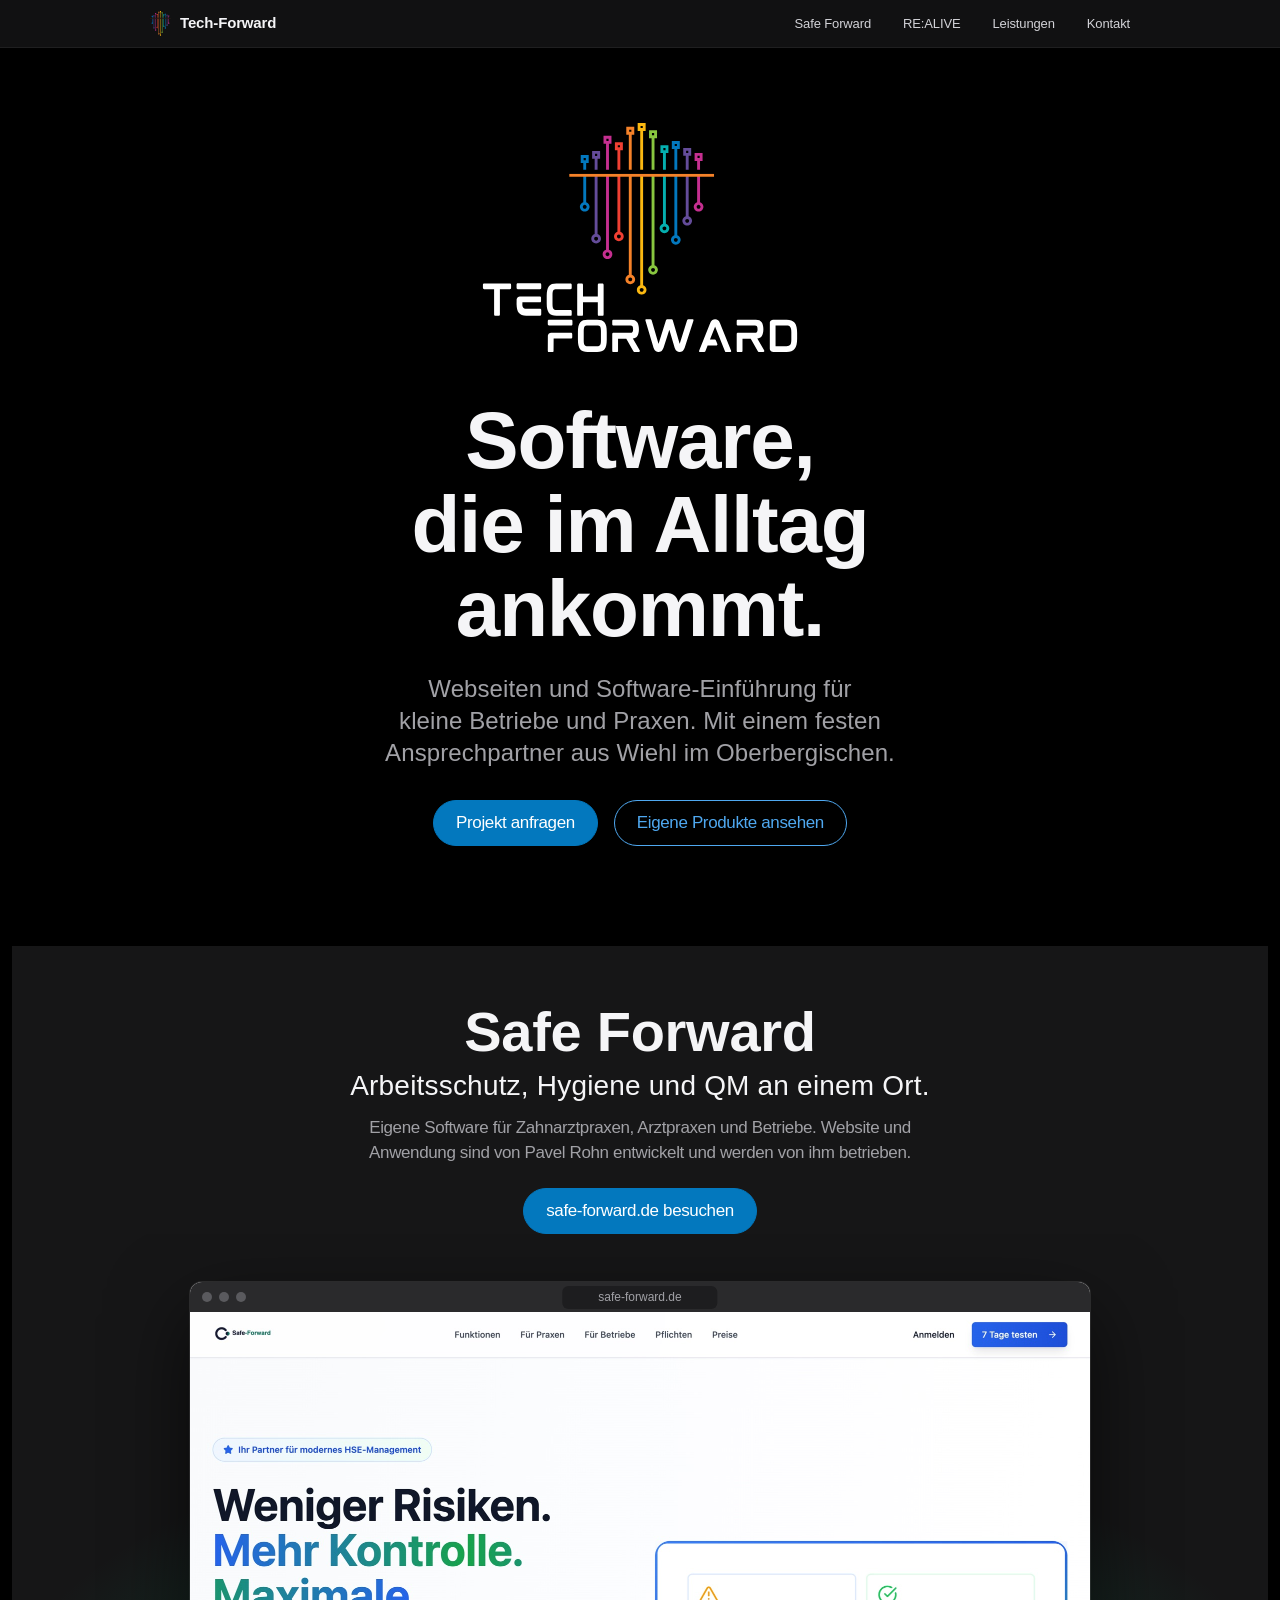
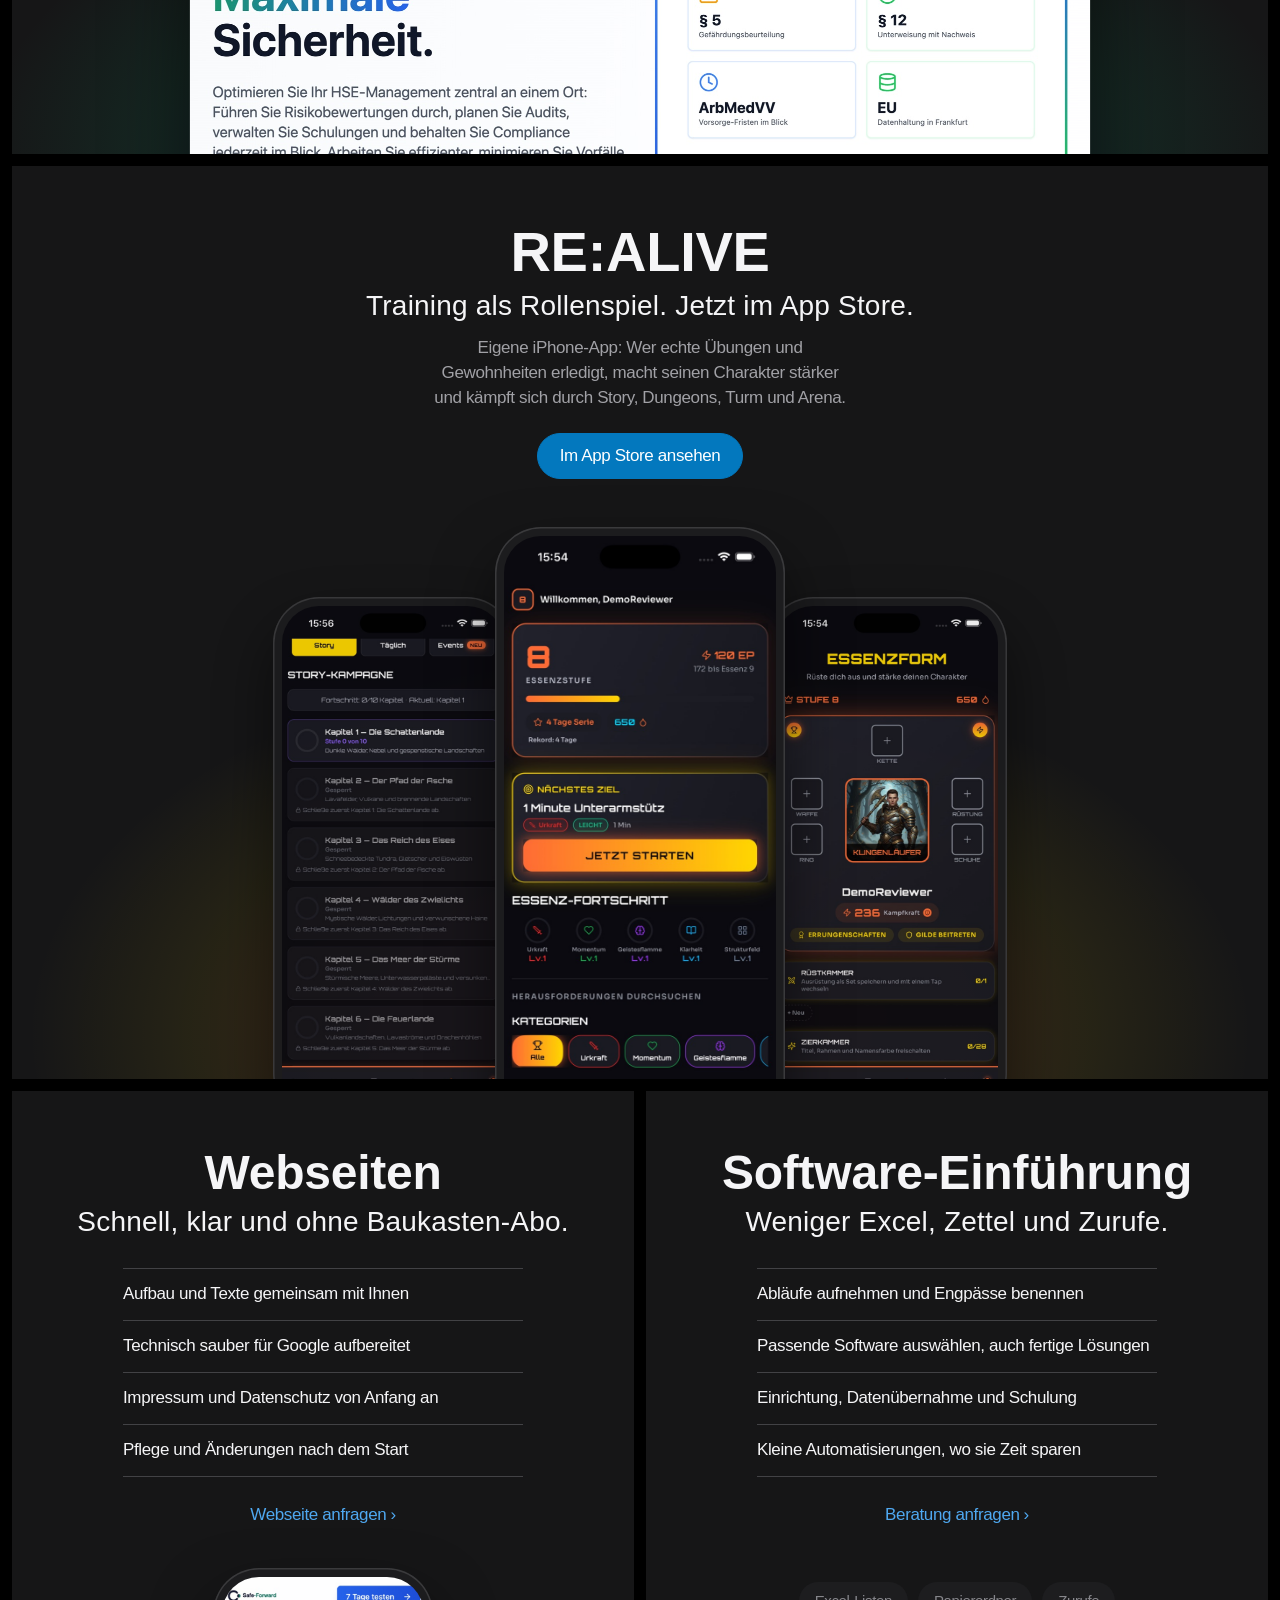
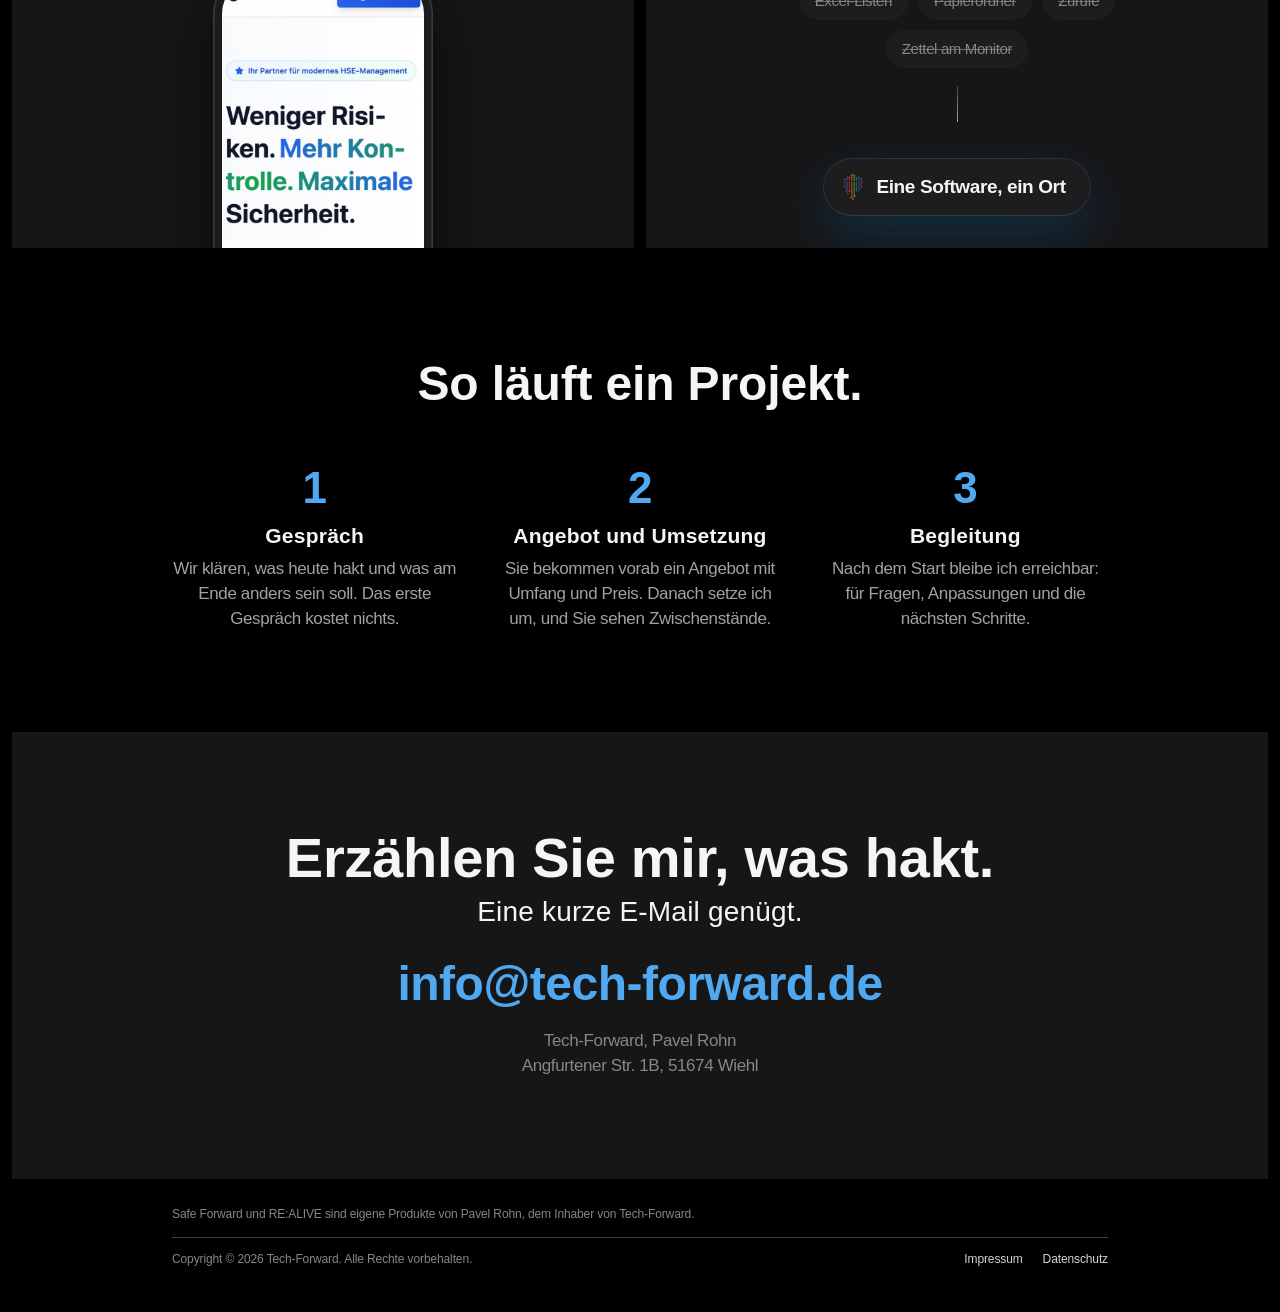
==== index.html @ c75efc5e "Neues Design im Stil von apple.com mit echtem Logo und Produktbildern Schwarzer Grund, große zentrie" ====
<!doctype html>
<html lang="de">
<head>
  <meta charset="utf-8">
  <meta name="viewport" content="width=device-width, initial-scale=1">
  <title>Tech-Forward – Webseiten und Software-Einführung aus Wiehl</title>
  <meta name="description" content="Tech-Forward baut Webseiten und führt Software in kleinen Betrieben und Praxen ein. Ein fester Ansprechpartner: Pavel Rohn, Wiehl im Oberbergischen.">
  <link rel="canonical" href="https://www.tech-forward.de/">
  <meta name="theme-color" content="#000000">
  <meta property="og:type" content="website">
  <meta property="og:locale" content="de_DE">
  <meta property="og:site_name" content="Tech-Forward">
  <meta property="og:title" content="Tech-Forward – Webseiten und Software-Einführung aus Wiehl">
  <meta property="og:description" content="Webseiten und Software-Einführung für kleine Betriebe und Praxen. Ein fester Ansprechpartner: Pavel Rohn, Wiehl im Oberbergischen.">
  <meta property="og:url" content="https://www.tech-forward.de/">
  <meta property="og:image" content="https://www.tech-forward.de/img/og.png">
  <meta property="og:image:width" content="1200">
  <meta property="og:image:height" content="630">
  <meta name="twitter:card" content="summary_large_image">
  <link rel="icon" href="/favicon.svg" type="image/svg+xml">
  <link rel="stylesheet" href="/style.css">
  <script type="application/ld+json">
  {
    "@context": "https://schema.org",
    "@type": "ProfessionalService",
    "name": "Tech-Forward",
    "url": "https://www.tech-forward.de/",
    "logo": "https://www.tech-forward.de/img/logo-zeichen.svg",
    "image": "https://www.tech-forward.de/img/og.png",
    "email": "info@tech-forward.de",
    "founder": { "@type": "Person", "name": "Pavel Rohn" },
    "address": {
      "@type": "PostalAddress",
      "streetAddress": "Angfurtener Str. 1B",
      "postalCode": "51674",
      "addressLocality": "Wiehl",
      "addressCountry": "DE"
    },
    "areaServed": "DE",
    "knowsAbout": ["Webseiten", "Prozessoptimierung", "Software-Einführung"]
  }
  </script>
</head>
<body>
  <a class="springen" href="#inhalt">Zum Inhalt springen</a>

  <header class="leiste">
    <nav class="leiste-innen" aria-label="Hauptnavigation">
      <a class="marke" href="/" aria-label="Tech-Forward, zur Startseite"><img src="/img/logo-zeichen.svg" alt="" width="21" height="25">Tech-Forward</a>
      <ul class="leiste-links">
        <li><a href="#safe-forward">Safe Forward</a></li>
        <li><a href="#realive">RE:ALIVE</a></li>
        <li><a href="#leistungen">Leistungen</a></li>
        <li><a href="#kontakt">Kontakt</a></li>
      </ul>
    </nav>
  </header>

  <main id="inhalt">
    <section class="start" aria-labelledby="titel">
      <img class="start-logo" src="/img/logo-hell.svg" alt="Tech-Forward" width="320" height="235">
      <h1 id="titel">Software, die im Alltag ankommt.</h1>
      <p class="start-text">Webseiten und Software-Einführung für kleine Betriebe und Praxen. Mit einem festen Ansprechpartner aus Wiehl im Oberbergischen.</p>
      <div class="knoepfe">
        <a class="pille" href="mailto:info@tech-forward.de?subject=Projektanfrage">Projekt anfragen</a>
        <a class="pille pille-rahmen" href="#safe-forward">Eigene Produkte ansehen</a>
      </div>
    </section>

    <div class="kacheln">
      <section class="kachel kachel-sf" id="safe-forward" aria-labelledby="sf-titel">
        <h2 id="sf-titel">Safe Forward</h2>
        <p class="kachel-claim">Arbeitsschutz, Hygiene und QM an einem Ort.</p>
        <p class="kachel-info">Eigene Software für Zahnarztpraxen, Arztpraxen und Betriebe. Website und Anwendung sind von Pavel Rohn entwickelt und werden von ihm betrieben.</p>
        <div class="knoepfe">
          <a class="pille" href="https://www.safe-forward.de/">safe-forward.de besuchen</a>
        </div>
        <div class="kachel-bild sf-bild">
          <figure class="fenster">
            <div class="fenster-leiste" aria-hidden="true"><span></span><span></span><span></span><div class="fenster-adresse">safe-forward.de</div></div>
            <img src="/img/safe-forward-desktop.jpg" alt="Startseite von safe-forward.de am Computer" width="1800" height="1125" loading="lazy">
          </figure>
        </div>
      </section>

      <section class="kachel kachel-ra" id="realive" aria-labelledby="ra-titel">
        <h2 id="ra-titel">RE:ALIVE</h2>
        <p class="kachel-claim">Training als Rollenspiel. Jetzt im App Store.</p>
        <p class="kachel-info">Eigene iPhone-App: Wer echte Übungen und Gewohnheiten erledigt, macht seinen Charakter stärker und kämpft sich durch Story, Dungeons, Turm und Arena.</p>
        <div class="knoepfe">
          <a class="pille" href="https://apps.apple.com/de/app/re-alive-fitness-rpg/id6811635733">Im App Store ansehen</a>
        </div>
        <div class="kachel-bild ra-bild">
          <figure class="handy handy-seite"><img src="/img/realive-03-story.jpg" alt="RE:ALIVE: Story-Kampagne mit zehn Kapiteln" width="644" height="1400" loading="lazy"></figure>
          <figure class="handy handy-mitte"><img src="/img/realive-01-training.jpg" alt="RE:ALIVE: Trainingsübersicht mit Essenzstufe und nächstem Ziel" width="644" height="1400" loading="lazy"></figure>
          <figure class="handy handy-seite"><img src="/img/realive-02-character.jpg" alt="RE:ALIVE: Charakter mit Ausrüstung" width="644" height="1400" loading="lazy"></figure>
        </div>
      </section>

      <div class="raster" id="leistungen">
        <section class="kachel kachel-halb" aria-labelledby="web-titel">
          <h2 id="web-titel">Webseiten</h2>
          <p class="kachel-claim">Schnell, klar und ohne Baukasten-Abo.</p>
          <ul class="punkte">
            <li>Aufbau und Texte gemeinsam mit Ihnen</li>
            <li>Technisch sauber für Google aufbereitet</li>
            <li>Impressum und Datenschutz von Anfang an</li>
            <li>Pflege und Änderungen nach dem Start</li>
          </ul>
          <a class="weiter" href="mailto:info@tech-forward.de?subject=Anfrage%20Webseite">Webseite anfragen</a>
          <div class="kachel-bild web-bild">
            <figure class="handy"><img src="/img/safe-forward-handy.jpg" alt="Beispiel: safe-forward.de auf dem Smartphone" width="600" height="1300" loading="lazy"></figure>
          </div>
        </section>

        <section class="kachel kachel-halb" aria-labelledby="sw-titel">
          <h2 id="sw-titel">Software-Einführung</h2>
          <p class="kachel-claim">Weniger Excel, Zettel und Zurufe.</p>
          <ul class="punkte">
            <li>Abläufe aufnehmen und Engpässe benennen</li>
            <li>Passende Software auswählen, auch fertige Lösungen</li>
            <li>Einrichtung, Datenübernahme und Schulung</li>
            <li>Kleine Automatisierungen, wo sie Zeit sparen</li>
          </ul>
          <a class="weiter" href="mailto:info@tech-forward.de?subject=Anfrage%20Software-Einf%C3%BChrung">Beratung anfragen</a>
          <div class="kachel-bild wandel-bild">
            <ul class="wandel-vorher" aria-label="Vorher">
              <li>Excel-Listen</li>
              <li>Papierordner</li>
              <li>Zurufe</li>
              <li>Zettel am Monitor</li>
            </ul>
            <div class="wandel-pfeil" aria-hidden="true"></div>
            <p class="wandel-nachher"><img src="/img/logo-zeichen.svg" alt="" width="22" height="26">Eine Software, ein Ort</p>
          </div>
        </section>
      </div>
    </div>

    <section class="ablauf" aria-labelledby="ablauf-titel">
      <h2 id="ablauf-titel">So läuft ein Projekt.</h2>
      <ol class="schritte">
        <li>
          <h3>Gespräch</h3>
          <p>Wir klären, was heute hakt und was am Ende anders sein soll. Das erste Gespräch kostet nichts.</p>
        </li>
        <li>
          <h3>Angebot und Umsetzung</h3>
          <p>Sie bekommen vorab ein Angebot mit Umfang und Preis. Danach setze ich um, und Sie sehen Zwischenstände.</p>
        </li>
        <li>
          <h3>Begleitung</h3>
          <p>Nach dem Start bleibe ich erreichbar: für Fragen, Anpassungen und die nächsten Schritte.</p>
        </li>
      </ol>
    </section>

    <div class="kacheln">
      <section class="kachel kachel-kontakt" id="kontakt" aria-labelledby="kontakt-titel">
        <h2 id="kontakt-titel">Erzählen Sie mir, was hakt.</h2>
        <p class="kachel-claim">Eine kurze E-Mail genügt.</p>
        <a class="mail-gross" href="mailto:info@tech-forward.de">info@tech-forward.de</a>
        <address class="anschrift">Tech-Forward, Pavel Rohn<br>Angfurtener Str. 1B, 51674 Wiehl</address>
      </section>
    </div>
  </main>

  <footer class="fuss">
    <p>Safe Forward und RE:ALIVE sind eigene Produkte von Pavel Rohn, dem Inhaber von Tech-Forward.</p>
    <div class="fuss-zeile">
      <span>Copyright © 2026 Tech-Forward. Alle Rechte vorbehalten.</span>
      <nav aria-label="Rechtliches">
        <a href="/impressum/">Impressum</a>
        <a href="/datenschutz/">Datenschutz</a>
      </nav>
    </div>
  </footer>
</body>
</html>
---- style.css ----
/* Tech-Forward – schwarz, ruhig, große Typografie; Farbe kommt nur aus dem Logo und den Produktbildern */
:root {
  --schwarz: #000;
  --kachel: #161617;
  --kachel-hell: #1d1d1f;
  --text: #f5f5f7;
  --grau: #86868b;
  --grau-hell: #a1a1a6;
  --linie: #424245;
  --blau: #0378be;
  --blau-hover: #0a8ad6;
  --link: #4fa8f0;
  --schrift: -apple-system, BlinkMacSystemFont, "SF Pro Text", "SF Pro Display", "Helvetica Neue", "Segoe UI", Roboto, Arial, sans-serif;
  color-scheme: dark;
}

*,
*::before,
*::after {
  box-sizing: border-box;
}

html {
  -webkit-text-size-adjust: 100%;
  scroll-behavior: smooth;
  scroll-padding-top: 56px;
}

body {
  margin: 0;
  background: var(--schwarz);
  color: var(--text);
  font-family: var(--schrift);
  font-size: 17px;
  line-height: 1.47;
  letter-spacing: -0.022em;
  -webkit-font-smoothing: antialiased;
  -moz-osx-font-smoothing: grayscale;
}

img {
  max-width: 100%;
}

a {
  color: var(--link);
  text-decoration: none;
}
a:hover {
  text-decoration: underline;
}
:focus-visible {
  outline: 2px solid var(--link);
  outline-offset: 3px;
  border-radius: 4px;
}

.springen {
  position: absolute;
  left: -999px;
  top: 8px;
  z-index: 100;
  background: var(--text);
  color: var(--schwarz);
  padding: 8px 16px;
  border-radius: 8px;
}
.springen:focus {
  left: 16px;
}

/* Navigationsleiste */
.leiste {
  position: sticky;
  top: 0;
  z-index: 50;
  height: 48px;
  background: rgba(22, 22, 23, 0.8);
  -webkit-backdrop-filter: saturate(180%) blur(20px);
  backdrop-filter: saturate(180%) blur(20px);
  border-bottom: 1px solid rgba(255, 255, 255, 0.06);
}
.leiste-innen {
  max-width: 1024px;
  height: 100%;
  margin: 0 auto;
  padding: 0 22px;
  display: flex;
  align-items: center;
  justify-content: space-between;
  gap: 24px;
}
.marke {
  display: inline-flex;
  align-items: center;
  gap: 9px;
  color: var(--text);
  font-size: 15px;
  font-weight: 600;
  letter-spacing: -0.01em;
}
.marke:hover {
  text-decoration: none;
}
.marke img {
  width: 21px;
  height: 25px;
}
.leiste-links {
  list-style: none;
  display: flex;
  gap: 32px;
  margin: 0;
  padding: 0;
}
.leiste-links a {
  color: #d2d2d7;
  font-size: 13px;
  letter-spacing: -0.01em;
}
.leiste-links a:hover {
  color: #fff;
  text-decoration: none;
}
@media (max-width: 640px) {
  .leiste-links li:not(:last-child) {
    display: none;
  }
}

/* Start */
.start {
  max-width: 980px;
  margin: 0 auto;
  padding: 72px 22px 100px;
  text-align: center;
}
.start-logo {
  display: block;
  width: clamp(200px, 30vw, 320px);
  height: auto;
  margin: 0 auto;
}
.start h1 {
  font-size: clamp(40px, 6.6vw, 80px);
  line-height: 1.05;
  font-weight: 600;
  letter-spacing: -0.015em;
  max-width: 13ch;
  margin: 44px auto 0;
  text-wrap: balance;
}
.start-text {
  font-size: clamp(19px, 2.2vw, 24px);
  line-height: 1.33;
  letter-spacing: 0.004em;
  color: var(--grau-hell);
  max-width: 30em;
  margin: 22px auto 0;
  text-wrap: balance;
}

.knoepfe {
  display: flex;
  flex-wrap: wrap;
  justify-content: center;
  gap: 14px 16px;
  margin-top: 32px;
}
.pille {
  display: inline-block;
  padding: 12px 22px;
  border-radius: 980px;
  border: 1px solid var(--blau);
  background: var(--blau);
  color: #fff;
  font-size: 17px;
  line-height: 1.18;
  letter-spacing: -0.022em;
}
.pille:hover {
  background: var(--blau-hover);
  border-color: var(--blau-hover);
  text-decoration: none;
}
.pille-rahmen {
  background: transparent;
  border-color: var(--link);
  color: var(--link);
}
.pille-rahmen:hover {
  background: var(--link);
  border-color: var(--link);
  color: #000;
}
.weiter {
  font-size: 17px;
}
.weiter::after {
  content: "\203A";
  margin-left: 4px;
}

@media (prefers-reduced-motion: no-preference) {
  .start > * {
    animation: auftauchen 0.9s cubic-bezier(0.2, 0.7, 0.2, 1) both;
  }
  .start > :nth-child(2) {
    animation-delay: 0.12s;
  }
  .start > :nth-child(3) {
    animation-delay: 0.24s;
  }
  .start > :nth-child(4) {
    animation-delay: 0.36s;
  }
}
@keyframes auftauchen {
  from {
    opacity: 0;
    transform: translateY(16px);
  }
  to {
    opacity: 1;
    transform: none;
  }
}

/* Kacheln */
.kacheln {
  display: grid;
  gap: 12px;
  padding: 0 12px;
}
.kachel {
  position: relative;
  overflow: hidden;
  background: var(--kachel);
  text-align: center;
  padding: 56px 22px 0;
  display: flex;
  flex-direction: column;
  align-items: center;
}
.kachel > * {
  position: relative;
  z-index: 1;
}
.kachel h2 {
  font-size: clamp(40px, 5.6vw, 56px);
  line-height: 1.07;
  font-weight: 600;
  letter-spacing: -0.005em;
  margin: 0;
}
.kachel-claim {
  font-size: clamp(21px, 2.4vw, 28px);
  line-height: 1.14;
  letter-spacing: 0.007em;
  margin: 8px 0 0;
  text-wrap: balance;
}
.kachel-info {
  color: var(--grau-hell);
  max-width: 34em;
  margin: 14px auto 0;
  text-wrap: balance;
}
.kachel .knoepfe {
  margin-top: 22px;
}
.kachel-bild {
  width: 100%;
  margin-top: auto;
  padding-top: 48px;
  overflow: hidden;
  display: flex;
  justify-content: center;
  align-items: flex-start;
}

/* Safe Forward */
.kachel-sf::before,
.kachel-ra::before {
  content: "";
  position: absolute;
  inset: 0;
  z-index: 0;
  pointer-events: none;
}
.kachel-sf::before {
  background: radial-gradient(ellipse 70% 55% at 50% 100%, rgba(37, 99, 235, 0.32), rgba(16, 185, 129, 0.1) 55%, transparent 75%);
}
.sf-bild {
  height: clamp(250px, 46vw, 520px);
}
.fenster {
  margin: 0;
  width: min(100%, 900px);
  border-radius: 12px 12px 0 0;
  overflow: hidden;
  background: #fff;
  box-shadow: 0 0 0 1px rgba(255, 255, 255, 0.1), 0 30px 80px rgba(0, 0, 0, 0.6);
}
.fenster-leiste {
  position: relative;
  height: 30px;
  background: #2a2a2c;
  display: flex;
  align-items: center;
  gap: 7px;
  padding: 0 12px;
}
.fenster-leiste span {
  width: 10px;
  height: 10px;
  border-radius: 50%;
  background: #5a5a5e;
}
.fenster-adresse {
  position: absolute;
  left: 50%;
  transform: translateX(-50%);
  background: #1d1d1f;
  color: var(--grau-hell);
  font-size: 12px;
  letter-spacing: 0;
  padding: 3px 36px;
  border-radius: 6px;
  white-space: nowrap;
}
.fenster img {
  display: block;
  width: 100%;
  height: auto;
}
@media (max-width: 560px) {
  .fenster-adresse {
    padding: 3px 14px;
  }
}

/* Handys */
.handy {
  margin: 0;
  flex: none;
  width: 260px;
  aspect-ratio: 1320 / 2868;
  padding: 9px;
  border-radius: 46px;
  background: #1c1c1e;
  box-shadow: inset 0 0 0 1.5px #3a3a3c, 0 30px 60px rgba(0, 0, 0, 0.55);
}
.handy img {
  display: block;
  width: 100%;
  height: 100%;
  object-fit: cover;
  object-position: top;
  border-radius: 37px;
}

/* RE:ALIVE */
.kachel-ra::before {
  background: radial-gradient(ellipse 65% 55% at 50% 95%, rgba(255, 107, 53, 0.3), rgba(255, 215, 0, 0.07) 55%, transparent 75%);
}
.ra-bild {
  height: clamp(380px, 62vw, 600px);
}
.ra-bild .handy {
  width: clamp(190px, 26vw, 290px);
}
.ra-bild .handy-seite {
  width: clamp(150px, 21vw, 240px);
  margin-top: 70px;
  opacity: 0.92;
}
.ra-bild .handy-seite:first-child {
  margin-right: -18px;
}
.ra-bild .handy-seite:last-child {
  margin-left: -18px;
}
.ra-bild .handy-mitte {
  z-index: 2;
}

/* Leistungen: zwei Kacheln nebeneinander */
.raster {
  display: grid;
  grid-template-columns: 1fr;
  gap: 12px;
}
@media (min-width: 834px) {
  .raster {
    grid-template-columns: 1fr 1fr;
  }
}
.kachel-halb {
  padding: 56px 28px 0;
}
.kachel-halb h2 {
  font-size: clamp(36px, 4.4vw, 48px);
}
.punkte {
  list-style: none;
  width: 100%;
  max-width: 400px;
  margin: 30px auto 0;
  padding: 0;
  text-align: left;
}
.punkte li {
  padding: 13px 0;
  border-top: 1px solid var(--linie);
}
.punkte li:last-child {
  border-bottom: 1px solid var(--linie);
}
.kachel-halb .weiter {
  margin-top: 26px;
}
.web-bild {
  height: 320px;
  padding-top: 40px;
}
.web-bild .handy {
  width: 220px;
}
.wandel-bild {
  height: 320px;
  padding-top: 40px;
  flex-direction: column;
  align-items: center;
  gap: 18px;
}
.wandel-vorher {
  display: flex;
  flex-wrap: wrap;
  justify-content: center;
  gap: 10px;
  max-width: 420px;
  margin: 0;
  padding: 0;
  list-style: none;
}
.wandel-vorher li {
  padding: 8px 16px;
  border-radius: 980px;
  background: var(--kachel-hell);
  color: var(--grau);
  font-size: 15px;
  text-decoration: line-through;
  text-decoration-color: rgba(134, 134, 139, 0.7);
}
.wandel-pfeil {
  width: 1px;
  height: 36px;
  background: linear-gradient(var(--linie), var(--grau-hell));
}
.wandel-nachher {
  display: inline-flex;
  align-items: center;
  gap: 12px;
  padding: 14px 24px 14px 18px;
  border-radius: 980px;
  background: var(--kachel-hell);
  font-size: 19px;
  font-weight: 600;
  box-shadow: 0 0 0 1px rgba(255, 255, 255, 0.1), 0 20px 50px rgba(3, 120, 190, 0.25);
}
.wandel-nachher img {
  width: 22px;
  height: 26px;
}

/* Ablauf */
.ablauf {
  max-width: 980px;
  margin: 0 auto;
  padding: 110px 22px 100px;
  text-align: center;
}
.ablauf h2 {
  font-size: clamp(36px, 5vw, 48px);
  line-height: 1.08;
  font-weight: 600;
  letter-spacing: -0.003em;
  margin: 0;
}
.schritte {
  list-style: none;
  margin: 56px 0 0;
  padding: 0;
  display: grid;
  gap: 44px;
  counter-reset: schritt;
}
@media (min-width: 834px) {
  .schritte {
    grid-template-columns: repeat(3, 1fr);
    gap: 40px;
  }
}
.schritte li {
  counter-increment: schritt;
}
.schritte li::before {
  content: counter(schritt);
  display: block;
  font-size: 44px;
  line-height: 1;
  font-weight: 600;
  color: var(--link);
  margin-bottom: 14px;
}
.schritte h3 {
  font-size: 21px;
  line-height: 1.19;
  font-weight: 600;
  letter-spacing: 0.011em;
  margin: 0 0 8px;
}
.schritte p {
  color: var(--grau-hell);
  margin: 0 auto;
  max-width: 22em;
}

/* Kontakt */
.kachel-kontakt {
  padding: 96px 22px 100px;
}
.mail-gross {
  display: inline-block;
  margin-top: 30px;
  font-size: clamp(28px, 5vw, 48px);
  line-height: 1.1;
  font-weight: 600;
  letter-spacing: -0.01em;
  overflow-wrap: anywhere;
}
.anschrift {
  font-style: normal;
  color: var(--grau);
  margin-top: 18px;
}

/* Fuß */
.fuss {
  max-width: 980px;
  margin: 0 auto;
  padding: 28px 22px 44px;
  font-size: 12px;
  line-height: 1.33;
  letter-spacing: -0.01em;
  color: var(--grau);
}
.fuss p {
  margin: 0 0 14px;
  padding-bottom: 14px;
  border-bottom: 1px solid var(--linie);
}
.fuss-zeile {
  display: flex;
  flex-wrap: wrap;
  justify-content: space-between;
  gap: 8px 24px;
}
.fuss nav {
  display: flex;
  gap: 20px;
}
.fuss a {
  color: #d2d2d7;
}

/* Rechtstexte */
.recht {
  max-width: 692px;
  margin: 0 auto;
  padding: 72px 22px 96px;
}
.recht h1 {
  font-size: clamp(40px, 6vw, 56px);
  line-height: 1.07;
  font-weight: 600;
  letter-spacing: -0.005em;
  margin: 0 0 28px;
}
.recht h2 {
  font-size: 21px;
  line-height: 1.19;
  font-weight: 600;
  letter-spacing: 0.011em;
  margin: 40px 0 8px;
}
.recht p,
.recht address {
  margin: 0 0 12px;
}
.recht address {
  font-style: normal;
}
.recht .stand {
  color: var(--grau);
}

@media (prefers-reduced-motion: reduce) {
  html {
    scroll-behavior: auto;
  }
}
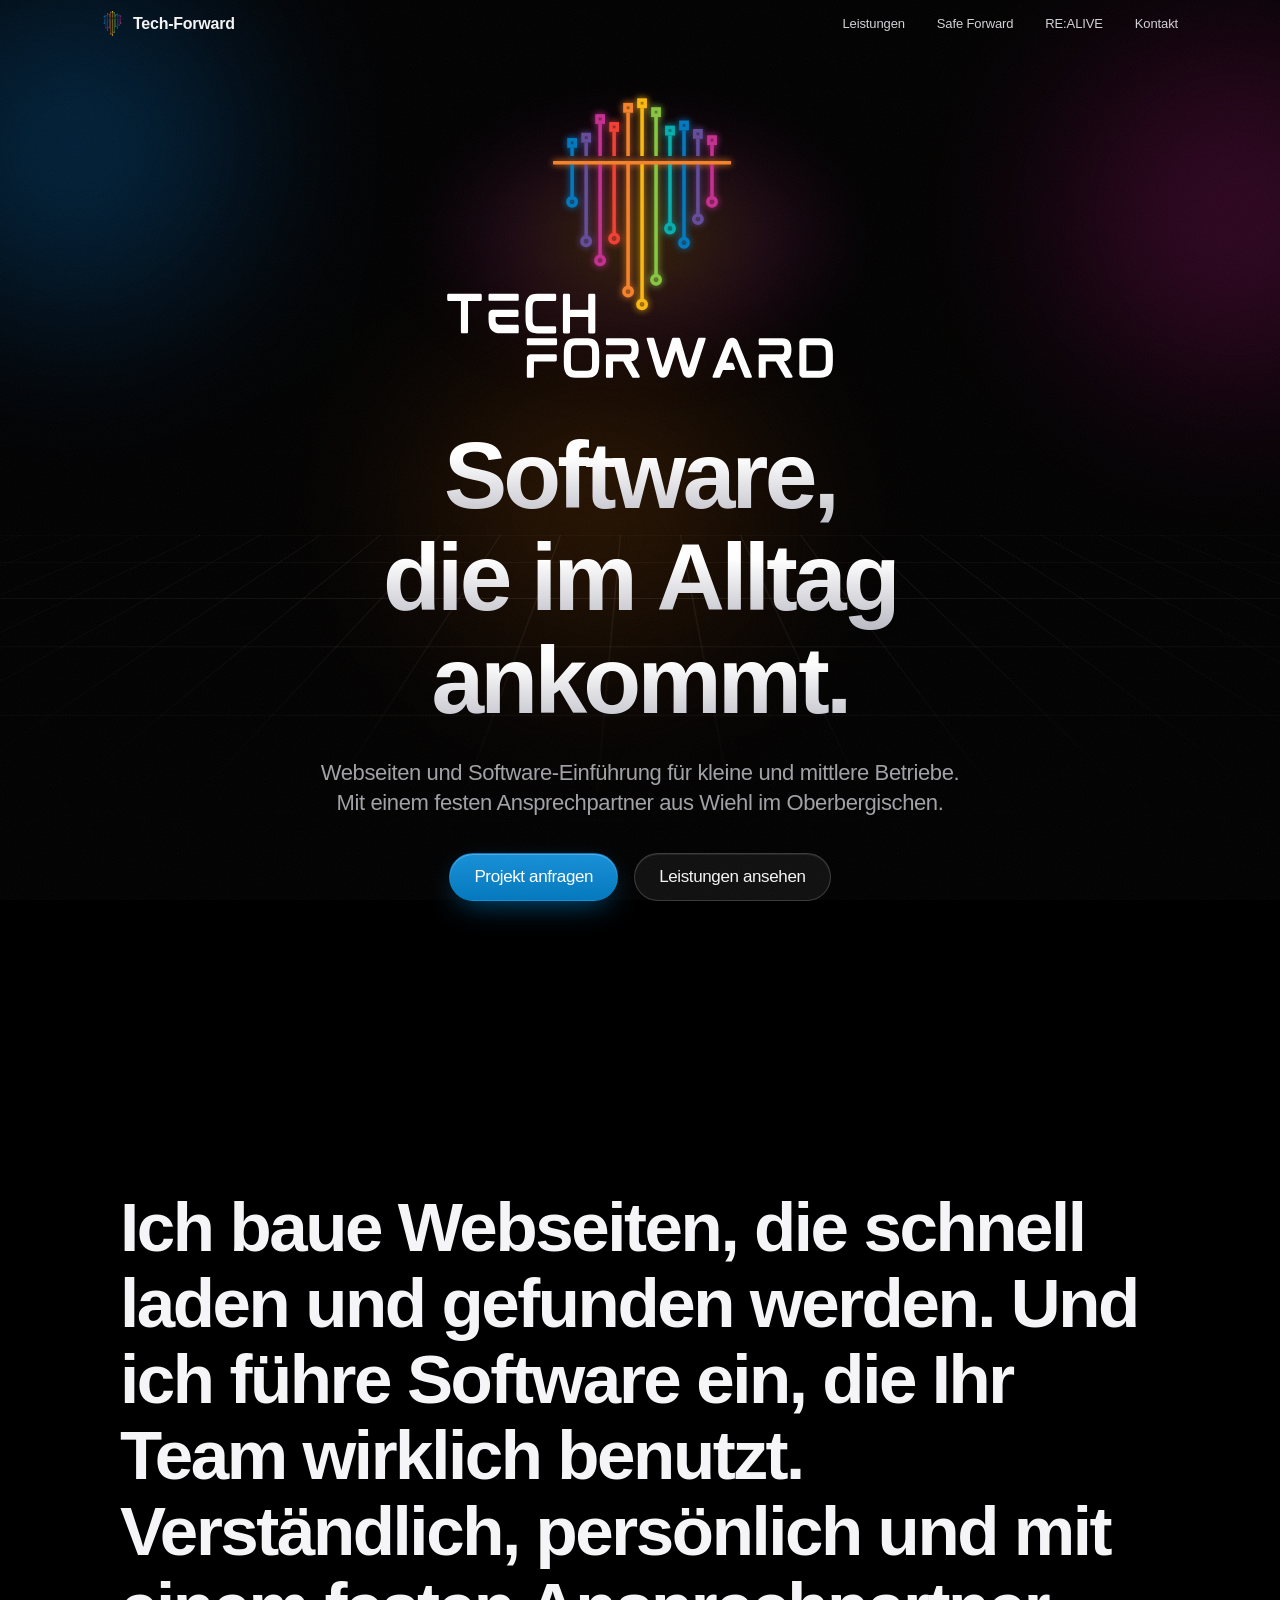
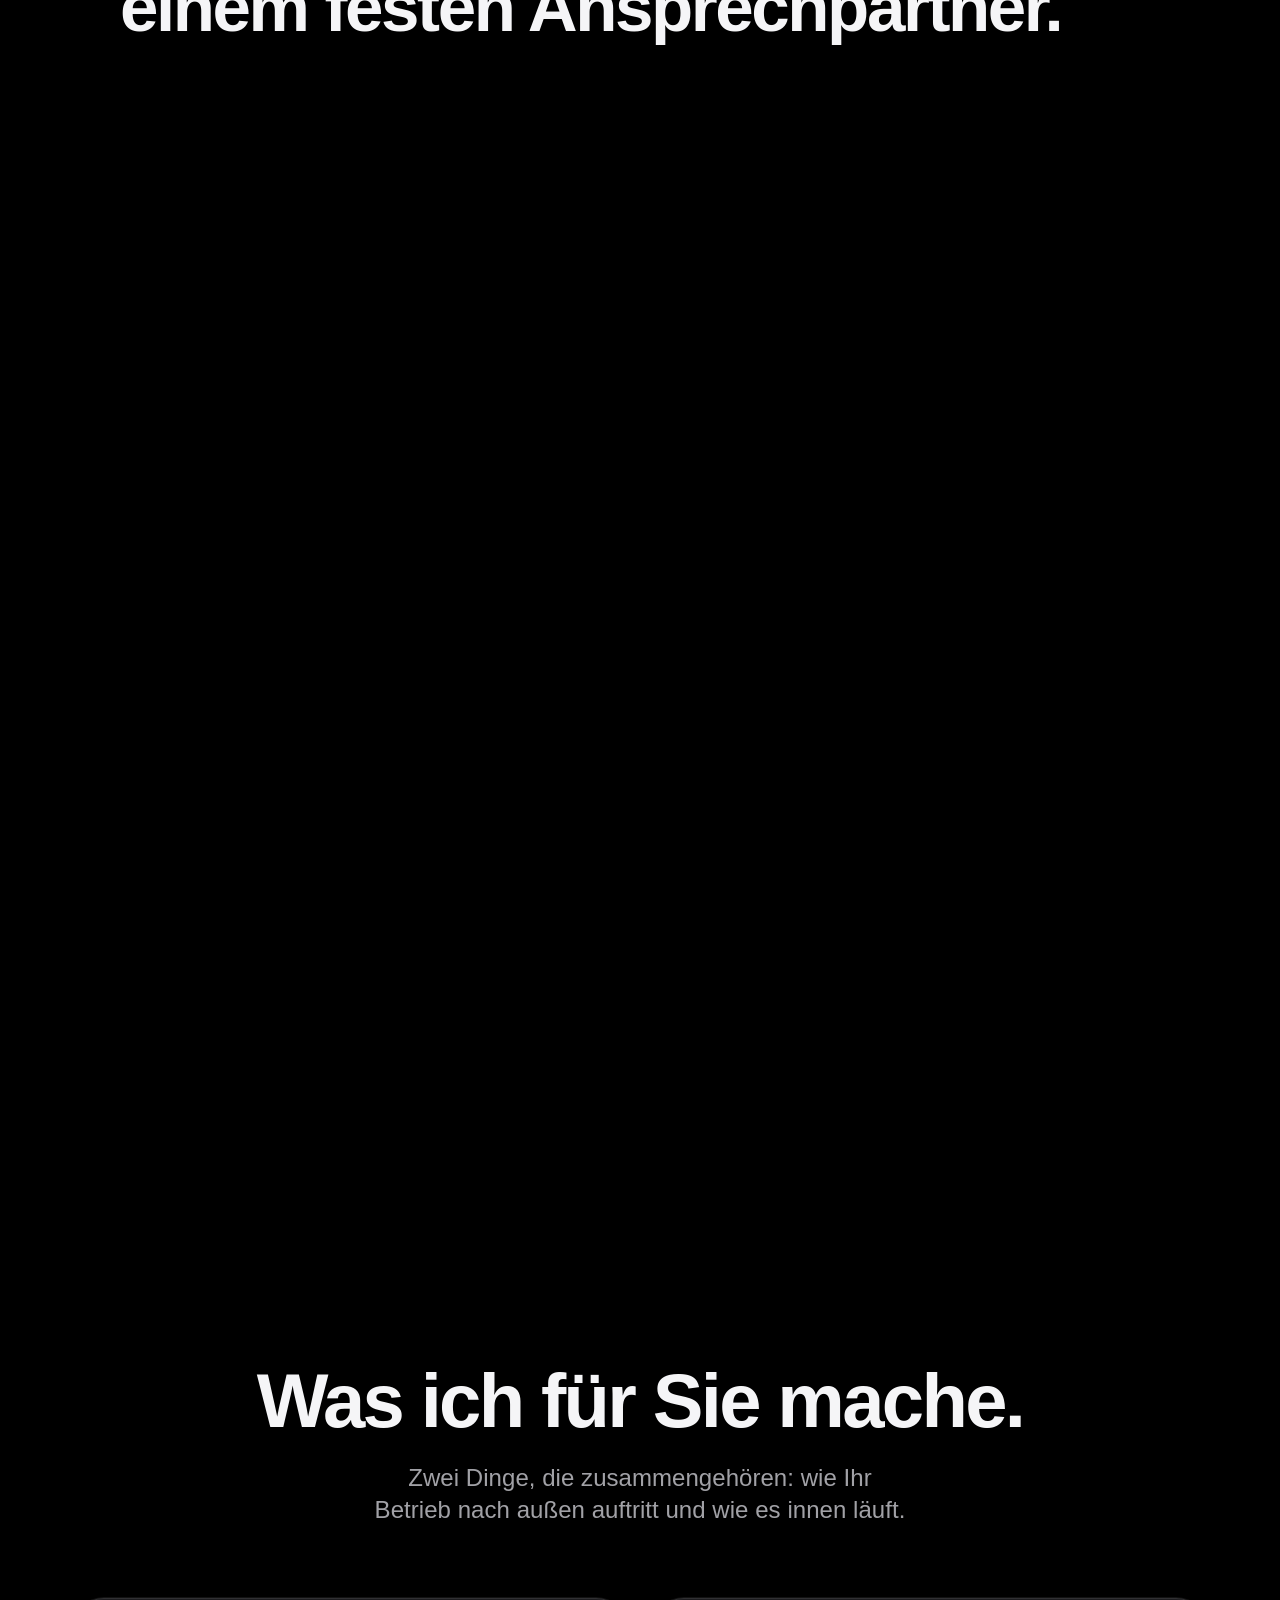
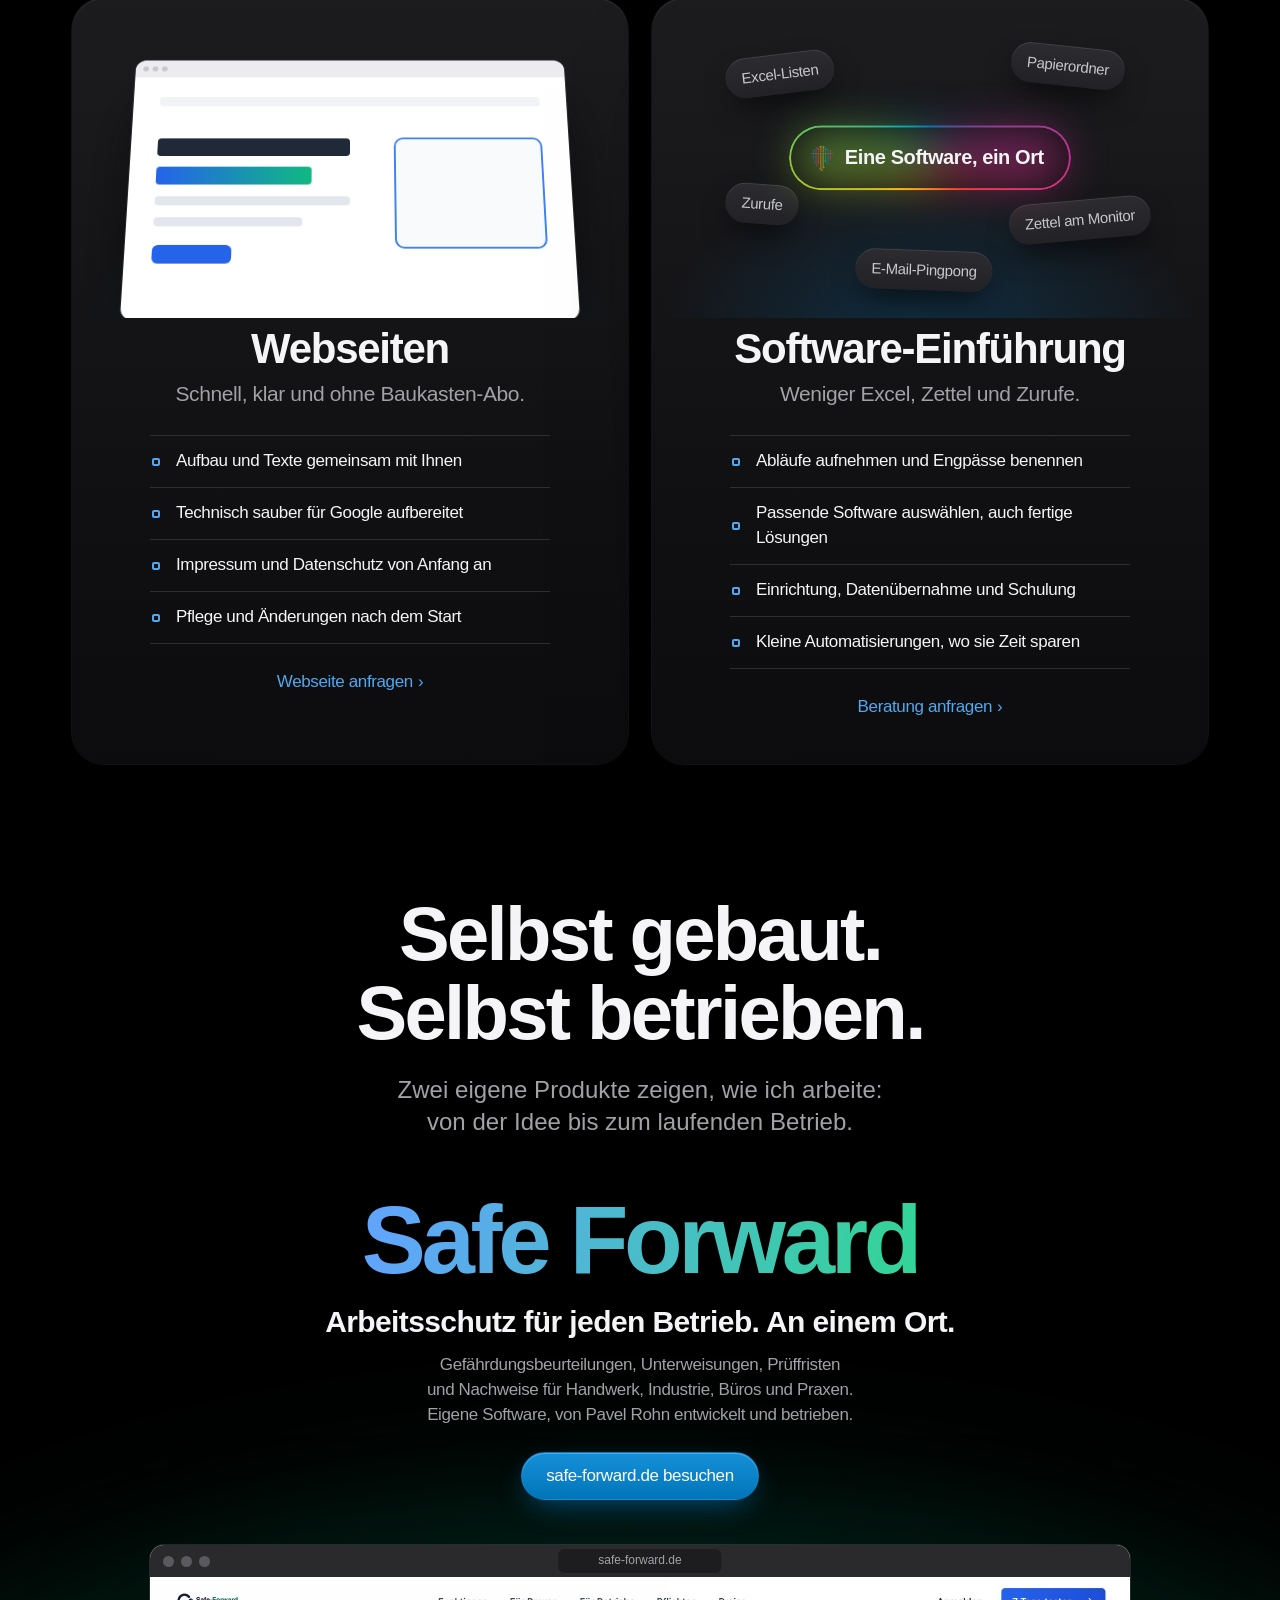
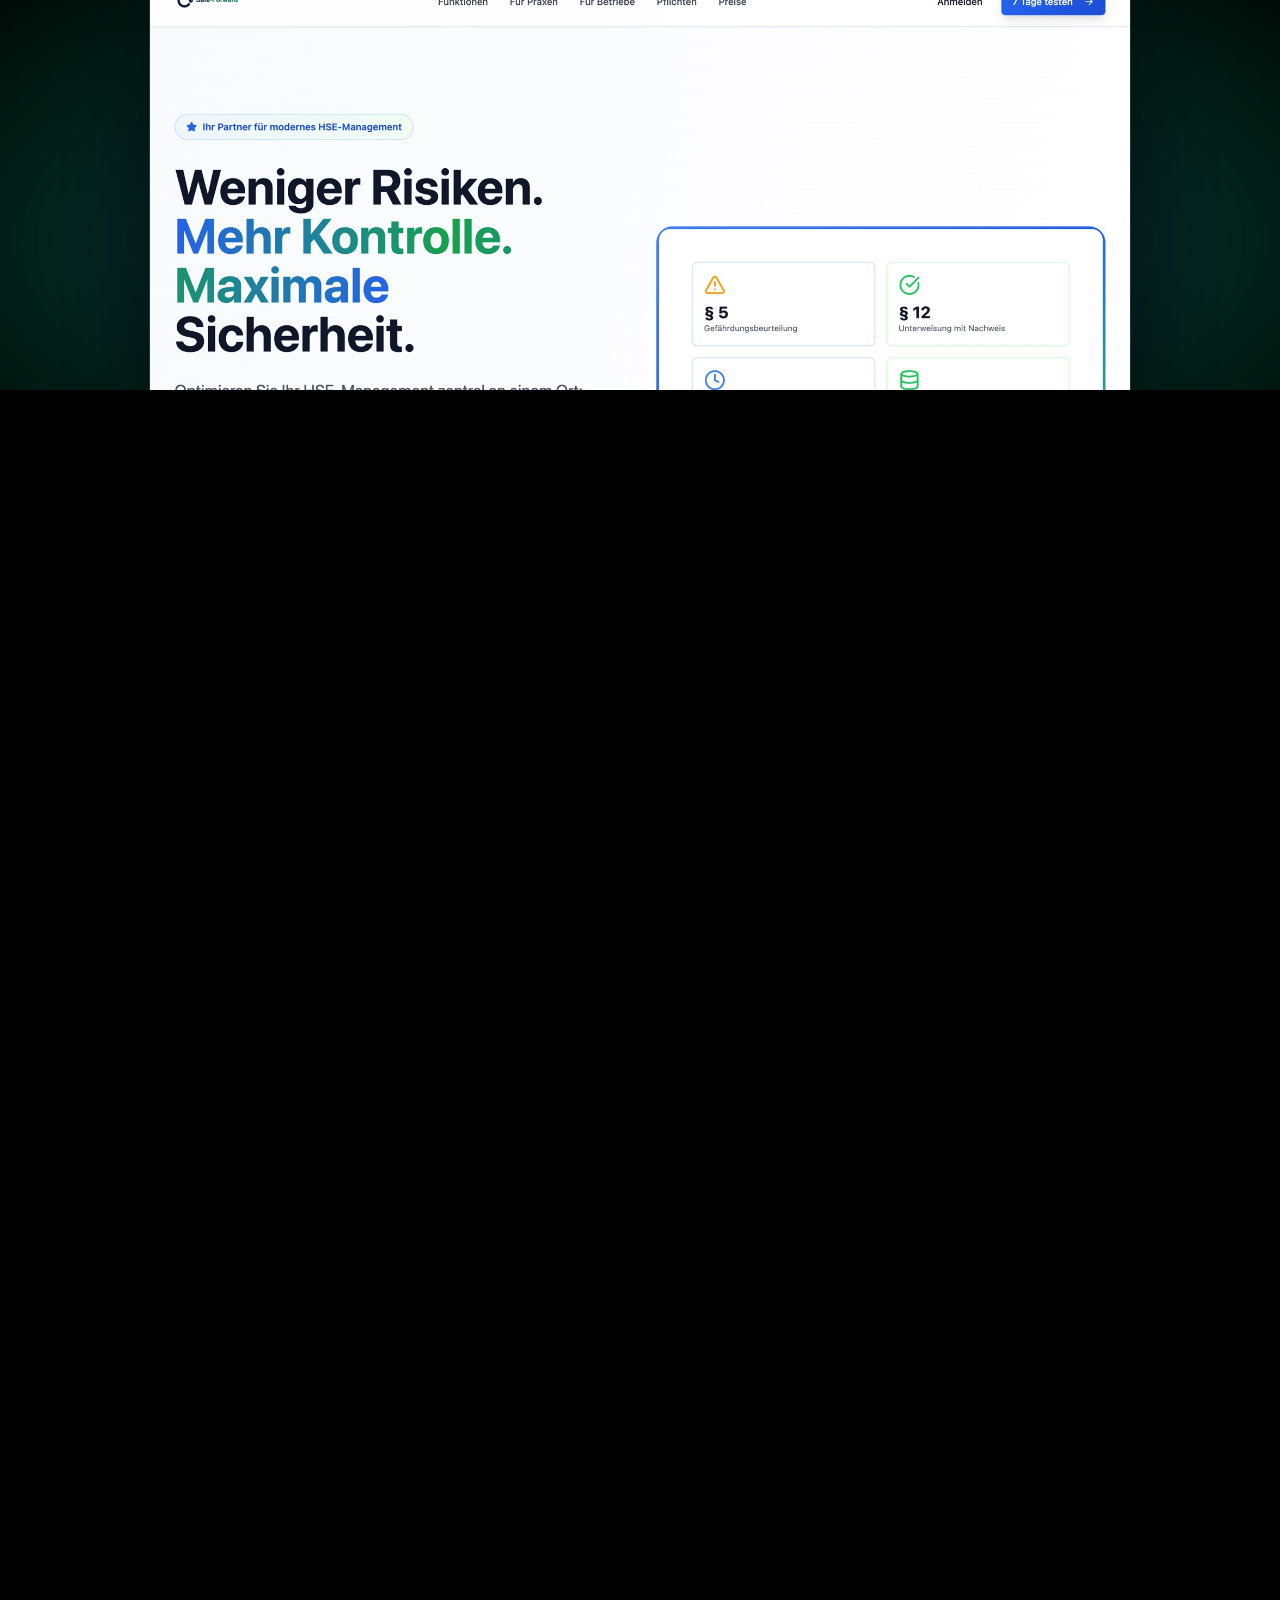
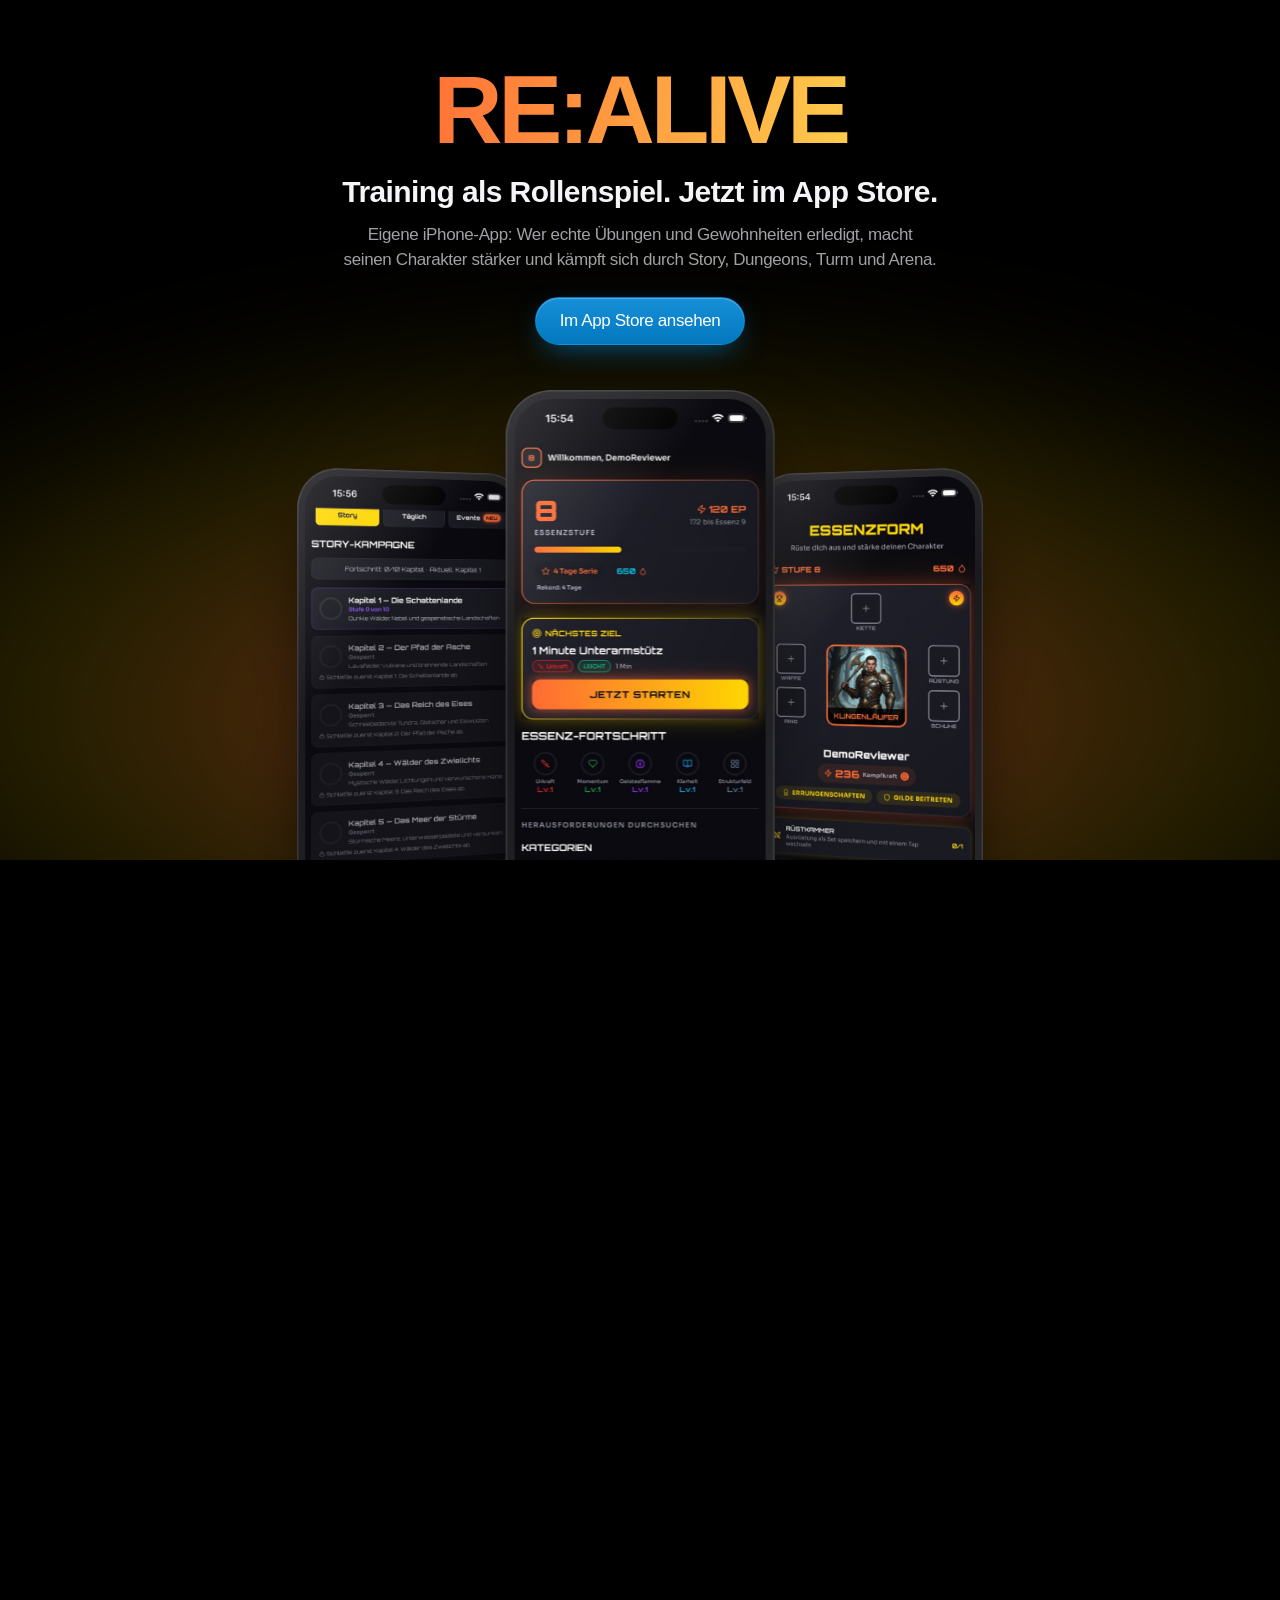
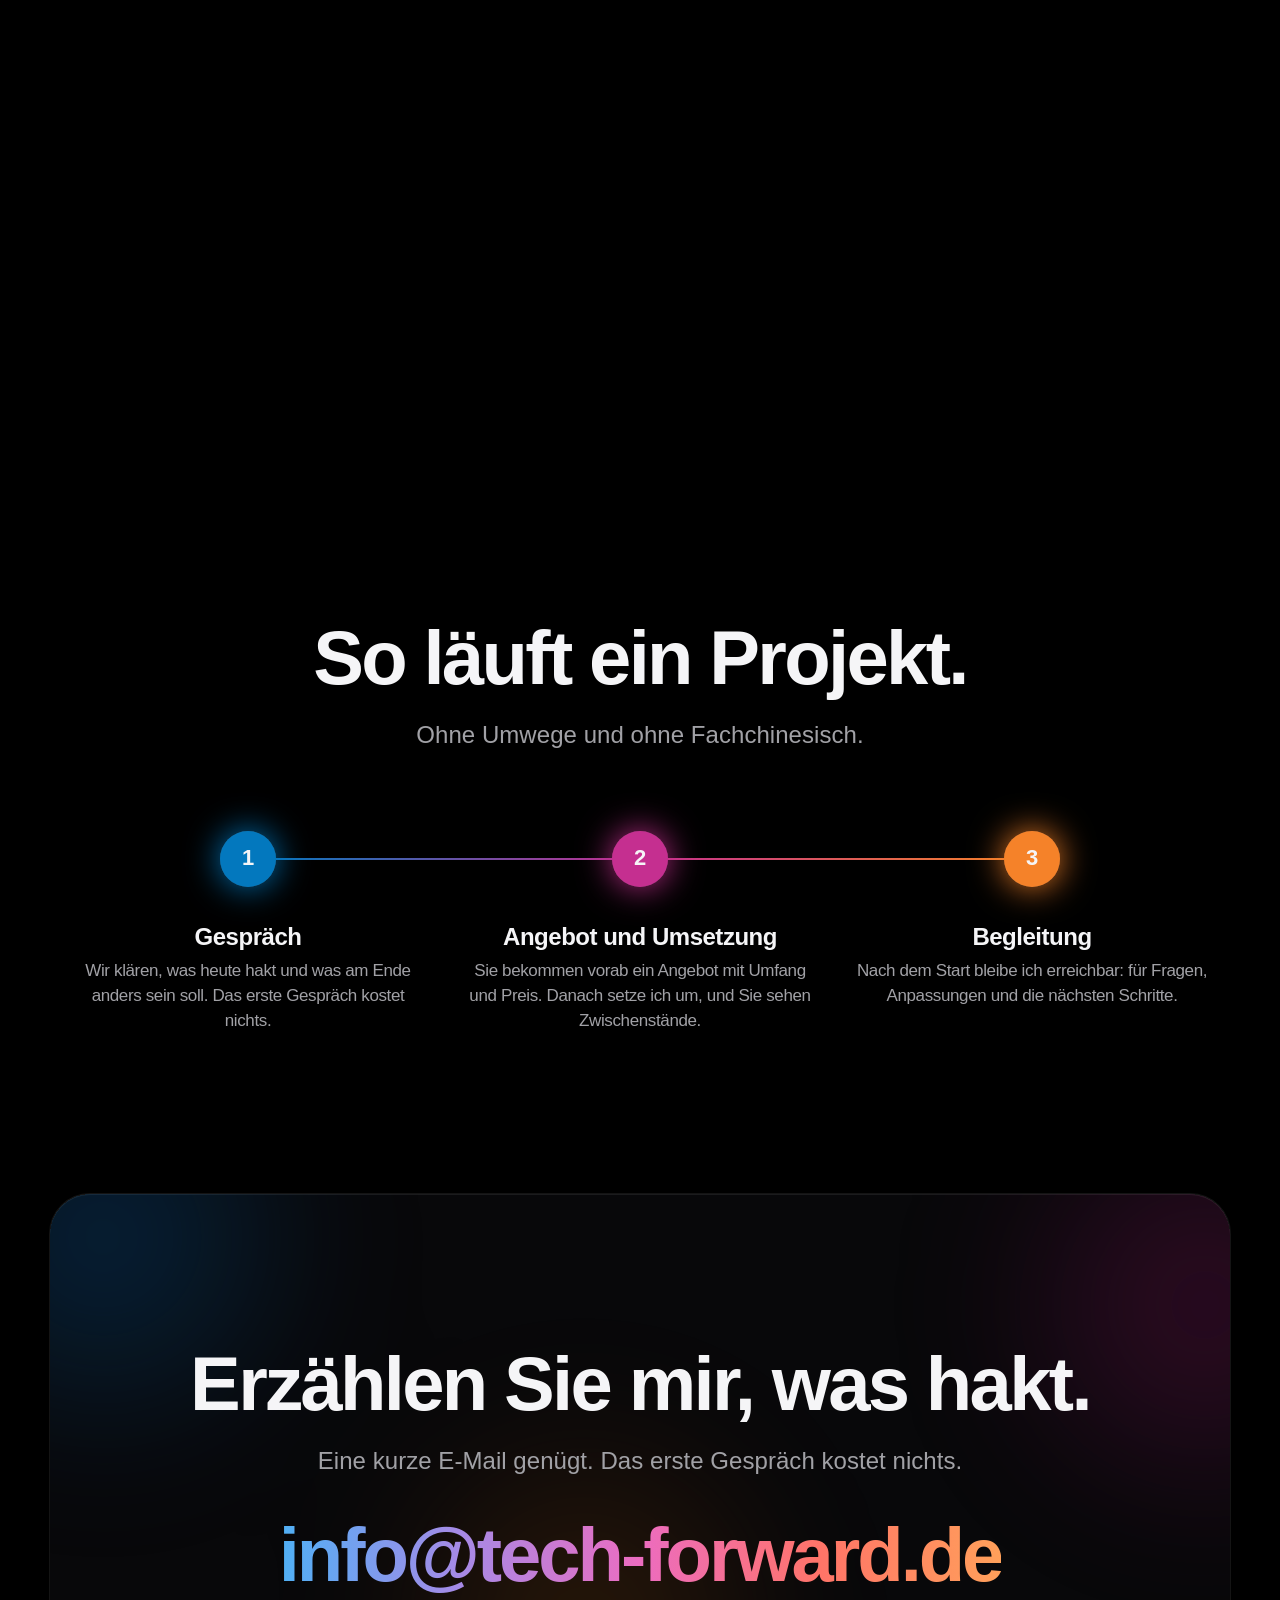
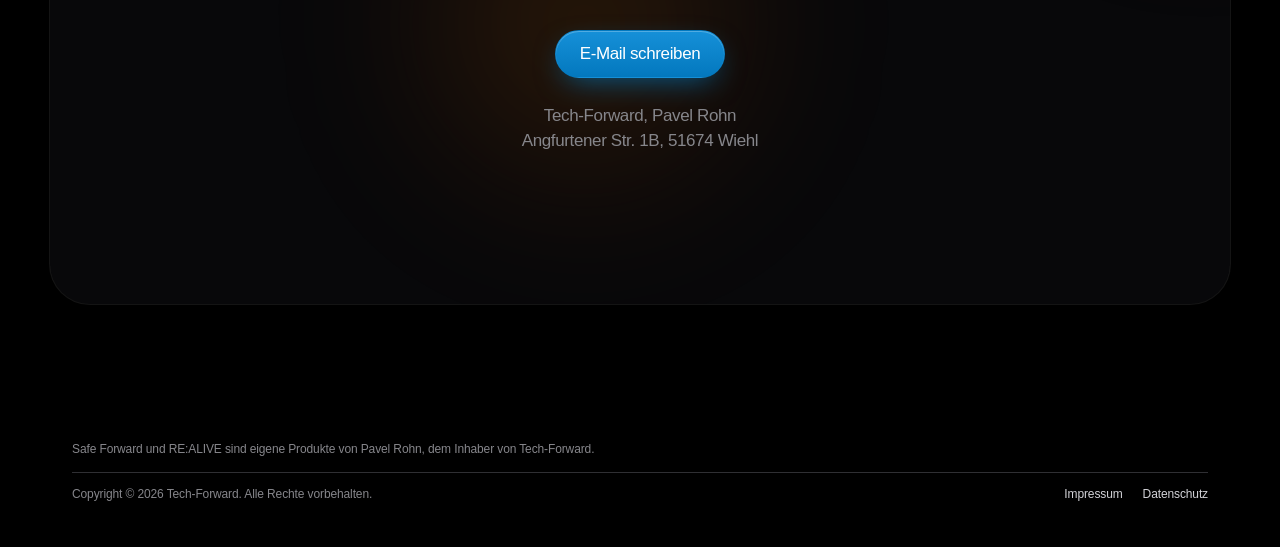
==== commit 594352d2: "Mehr Tiefe und Bewegung: animiertes Logo, Scroll-Szenen, 3D-Karten Reihenfolge jetzt Leistungen vor " ====
--- a/index.html
+++ b/index.html
@@ -2,23 +2,25 @@
 <html lang="de">
 <head>
   <meta charset="utf-8">
-  <meta name="viewport" content="width=device-width, initial-scale=1">
+  <meta name="viewport" content="width=device-width, initial-scale=1, viewport-fit=cover">
   <title>Tech-Forward – Webseiten und Software-Einführung aus Wiehl</title>
-  <meta name="description" content="Tech-Forward baut Webseiten und führt Software in kleinen Betrieben und Praxen ein. Ein fester Ansprechpartner: Pavel Rohn, Wiehl im Oberbergischen.">
+  <meta name="description" content="Tech-Forward baut Webseiten und führt Software in Betrieben jeder Branche ein. Ein fester Ansprechpartner: Pavel Rohn, Wiehl im Oberbergischen.">
   <link rel="canonical" href="https://www.tech-forward.de/">
   <meta name="theme-color" content="#000000">
   <meta property="og:type" content="website">
   <meta property="og:locale" content="de_DE">
   <meta property="og:site_name" content="Tech-Forward">
   <meta property="og:title" content="Tech-Forward – Webseiten und Software-Einführung aus Wiehl">
-  <meta property="og:description" content="Webseiten und Software-Einführung für kleine Betriebe und Praxen. Ein fester Ansprechpartner: Pavel Rohn, Wiehl im Oberbergischen.">
+  <meta property="og:description" content="Webseiten und Software-Einführung für Betriebe jeder Branche. Ein fester Ansprechpartner: Pavel Rohn, Wiehl im Oberbergischen.">
   <meta property="og:url" content="https://www.tech-forward.de/">
   <meta property="og:image" content="https://www.tech-forward.de/img/og.png">
   <meta property="og:image:width" content="1200">
   <meta property="og:image:height" content="630">
   <meta name="twitter:card" content="summary_large_image">
   <link rel="icon" href="/favicon.svg" type="image/svg+xml">
-  <link rel="stylesheet" href="/style.css">
+  <link rel="stylesheet" href="/style.css?v=4">
+  <script>document.documentElement.classList.add('js');setTimeout(function(){var h=document.documentElement;if(!h.classList.contains('bereit'))h.classList.remove('js')},4000)</script>
+  <script src="/main.js?v=4" defer></script>
   <script type="application/ld+json">
   {
     "@context": "https://schema.org",
@@ -48,9 +50,9 @@
     <nav class="leiste-innen" aria-label="Hauptnavigation">
       <a class="marke" href="/" aria-label="Tech-Forward, zur Startseite"><img src="/img/logo-zeichen.svg" alt="" width="21" height="25">Tech-Forward</a>
       <ul class="leiste-links">
+        <li><a href="#leistungen">Leistungen</a></li>
         <li><a href="#safe-forward">Safe Forward</a></li>
         <li><a href="#realive">RE:ALIVE</a></li>
-        <li><a href="#leistungen">Leistungen</a></li>
         <li><a href="#kontakt">Kontakt</a></li>
       </ul>
     </nav>
@@ -58,111 +60,181 @@
 
   <main id="inhalt">
     <section class="start" aria-labelledby="titel">
-      <img class="start-logo" src="/img/logo-hell.svg" alt="Tech-Forward" width="320" height="235">
-      <h1 id="titel">Software, die im Alltag ankommt.</h1>
-      <p class="start-text">Webseiten und Software-Einführung für kleine Betriebe und Praxen. Mit einem festen Ansprechpartner aus Wiehl im Oberbergischen.</p>
-      <div class="knoepfe">
-        <a class="pille" href="mailto:info@tech-forward.de?subject=Projektanfrage">Projekt anfragen</a>
-        <a class="pille pille-rahmen" href="#safe-forward">Eigene Produkte ansehen</a>
-      </div>
-    </section>
-
-    <div class="kacheln">
-      <section class="kachel kachel-sf" id="safe-forward" aria-labelledby="sf-titel">
-        <h2 id="sf-titel">Safe Forward</h2>
-        <p class="kachel-claim">Arbeitsschutz, Hygiene und QM an einem Ort.</p>
-        <p class="kachel-info">Eigene Software für Zahnarztpraxen, Arztpraxen und Betriebe. Website und Anwendung sind von Pavel Rohn entwickelt und werden von ihm betrieben.</p>
+      <div class="aurora" aria-hidden="true"><span></span><span></span><span></span></div>
+      <div class="boden" aria-hidden="true"></div>
+      <div class="start-inhalt">
+        <div class="logo-buehne">
+          <svg class="logo-animiert" viewBox="129.6 31.2 111.2 82.6" role="img" aria-label="Tech-Forward"><defs><filter id="glimmen" x="-30%" y="-30%" width="160%" height="160%" color-interpolation-filters="sRGB"><feGaussianBlur in="SourceGraphic" stdDeviation="5" result="weich"/><feMerge><feMergeNode in="weich"/><feMergeNode in="SourceGraphic"/></feMerge></filter></defs><g class="zeichen" transform="translate(161.03 52) scale(0.2096) translate(-69.5 -132.55)" filter="url(#glimmen)" fill="none" stroke-width="4.7"><g class="z-linie" stroke="#0378be" style="--d:0.35s;--t:3.11s;--v:0.48s"><line class="z-oben" x1="94.8" y1="123.5" x2="94.8" y2="112.60" pathLength="1"/><rect class="z-kopf" x="90.65" y="101.95" width="8.3" height="8.3"/><line class="z-unten" x1="94.8" y1="132.55" x2="94.8" y2="178.75" pathLength="1"/><circle class="z-fuss" cx="94.8" cy="184.3" r="5.55"/><line class="z-puls" x1="94.8" y1="134.9" x2="94.8" y2="176.40" pathLength="1"/><circle class="z-blitz" cx="94.8" cy="184.3" r="5.55"/></g><g class="z-linie" stroke="#644c9a" style="--d:0.28s;--t:3.83s;--v:0.23s"><line class="z-oben" x1="113.4" y1="123.5" x2="113.4" y2="105.70" pathLength="1"/><rect class="z-kopf" x="109.25" y="95.05" width="8.3" height="8.3"/><line class="z-unten" x1="113.4" y1="132.55" x2="113.4" y2="231.05" pathLength="1"/><circle class="z-fuss" cx="113.4" cy="236.6" r="5.55"/><line class="z-puls" x1="113.4" y1="134.9" x2="113.4" y2="228.70" pathLength="1"/><circle class="z-blitz" cx="113.4" cy="236.6" r="5.55"/></g><g class="z-linie" stroke="#c52f90" style="--d:0.21s;--t:3.58s;--v:1.17s"><line class="z-oben" x1="131.9" y1="123.5" x2="131.9" y2="81.00" pathLength="1"/><rect class="z-kopf" x="127.75" y="70.35" width="8.3" height="8.3"/><line class="z-unten" x1="131.9" y1="132.55" x2="131.9" y2="256.45" pathLength="1"/><circle class="z-fuss" cx="131.9" cy="262.0" r="5.55"/><line class="z-puls" x1="131.9" y1="134.9" x2="131.9" y2="254.10" pathLength="1"/><circle class="z-blitz" cx="131.9" cy="262.0" r="5.55"/></g><g class="z-linie" stroke="#f04033" style="--d:0.14s;--t:2.53s;--v:1.62s"><line class="z-oben" x1="150.5" y1="123.5" x2="150.5" y2="91.50" pathLength="1"/><rect class="z-kopf" x="146.35" y="80.85" width="8.3" height="8.3"/><line class="z-unten" x1="150.5" y1="132.55" x2="150.5" y2="227.35" pathLength="1"/><circle class="z-fuss" cx="150.5" cy="232.9" r="5.55"/><line class="z-puls" x1="150.5" y1="134.9" x2="150.5" y2="225.00" pathLength="1"/><circle class="z-blitz" cx="150.5" cy="232.9" r="5.55"/></g><g class="z-linie" stroke="#f58229" style="--d:0.07s;--t:2.48s;--v:1.39s"><line class="z-oben" x1="169.0" y1="123.5" x2="169.0" y2="66.10" pathLength="1"/><rect class="z-kopf" x="164.85" y="55.45" width="8.3" height="8.3"/><line class="z-unten" x1="169.0" y1="132.55" x2="169.0" y2="297.75" pathLength="1"/><circle class="z-fuss" cx="169.0" cy="303.3" r="5.55"/><line class="z-puls" x1="169.0" y1="134.9" x2="169.0" y2="295.40" pathLength="1"/><circle class="z-blitz" cx="169.0" cy="303.3" r="5.55"/></g><g class="z-linie" stroke="#fbb811" style="--d:0.00s;--t:2.55s;--v:0.29s"><line class="z-oben" x1="187.55" y1="123.5" x2="187.55" y2="60.00" pathLength="1"/><rect class="z-kopf" x="183.40" y="49.35" width="8.3" height="8.3"/><line class="z-unten" x1="187.55" y1="132.55" x2="187.55" y2="314.75" pathLength="1"/><circle class="z-fuss" cx="187.55" cy="320.3" r="5.55"/><line class="z-puls" x1="187.55" y1="134.9" x2="187.55" y2="312.40" pathLength="1"/><circle class="z-blitz" cx="187.55" cy="320.3" r="5.55"/></g><g class="z-linie" stroke="#88c63f" style="--d:0.07s;--t:3.33s;--v:2.65s"><line class="z-oben" x1="206.1" y1="123.5" x2="206.1" y2="71.80" pathLength="1"/><rect class="z-kopf" x="201.95" y="61.15" width="8.3" height="8.3"/><line class="z-unten" x1="206.1" y1="132.55" x2="206.1" y2="282.05" pathLength="1"/><circle class="z-fuss" cx="206.1" cy="287.6" r="5.55"/><line class="z-puls" x1="206.1" y1="134.9" x2="206.1" y2="279.70" pathLength="1"/><circle class="z-blitz" cx="206.1" cy="287.6" r="5.55"/></g><g class="z-linie" stroke="#05afaf" style="--d:0.14s;--t:2.67s;--v:0.71s"><line class="z-oben" x1="224.6" y1="123.5" x2="224.6" y2="96.30" pathLength="1"/><rect class="z-kopf" x="220.45" y="85.65" width="8.3" height="8.3"/><line class="z-unten" x1="224.6" y1="132.55" x2="224.6" y2="214.05" pathLength="1"/><circle class="z-fuss" cx="224.6" cy="219.6" r="5.55"/><line class="z-puls" x1="224.6" y1="134.9" x2="224.6" y2="211.70" pathLength="1"/><circle class="z-blitz" cx="224.6" cy="219.6" r="5.55"/></g><g class="z-linie" stroke="#0378be" style="--d:0.21s;--t:3.78s;--v:3.03s"><line class="z-oben" x1="243.2" y1="123.5" x2="243.2" y2="89.50" pathLength="1"/><rect class="z-kopf" x="239.05" y="78.85" width="8.3" height="8.3"/><line class="z-unten" x1="243.2" y1="132.55" x2="243.2" y2="232.95" pathLength="1"/><circle class="z-fuss" cx="243.2" cy="238.5" r="5.55"/><line class="z-puls" x1="243.2" y1="134.9" x2="243.2" y2="230.60" pathLength="1"/><circle class="z-blitz" cx="243.2" cy="238.5" r="5.55"/></g><g class="z-linie" stroke="#644c9a" style="--d:0.28s;--t:3.67s;--v:1.27s"><line class="z-oben" x1="261.65" y1="123.5" x2="261.65" y2="100.70" pathLength="1"/><rect class="z-kopf" x="257.50" y="90.05" width="8.3" height="8.3"/><line class="z-unten" x1="261.65" y1="132.55" x2="261.65" y2="201.65" pathLength="1"/><circle class="z-fuss" cx="261.65" cy="207.2" r="5.55"/><line class="z-puls" x1="261.65" y1="134.9" x2="261.65" y2="199.30" pathLength="1"/><circle class="z-blitz" cx="261.65" cy="207.2" r="5.55"/></g><g class="z-linie" stroke="#c52f90" style="--d:0.35s;--t:4.55s;--v:0.15s"><line class="z-oben" x1="280.3" y1="123.5" x2="280.3" y2="109.00" pathLength="1"/><rect class="z-kopf" x="276.15" y="98.35" width="8.3" height="8.3"/><line class="z-unten" x1="280.3" y1="132.55" x2="280.3" y2="178.75" pathLength="1"/><circle class="z-fuss" cx="280.3" cy="184.3" r="5.55"/><line class="z-puls" x1="280.3" y1="134.9" x2="280.3" y2="176.40" pathLength="1"/><circle class="z-blitz" cx="280.3" cy="184.3" r="5.55"/></g><line class="z-balken" x1="187.55" y1="132.55" x2="69.5" y2="132.55" stroke="#f58229" pathLength="1"/><line class="z-balken" x1="187.55" y1="132.55" x2="305.6" y2="132.55" stroke="#f58229" pathLength="1"/></g><g class="schriftzug"><g class="buchstabe" style="--b:0" fill="#ffffff"><g transform="translate(130.525176, 99.410703)"><g><path d="M 10.296875 -11.003906 L 1.457031 -11.003906 C 1.335938 -11.003906 1.070312 -10.964844 1.070312 -10.550781 L 1.070312 -9.507812 C 1.070312 -9.070312 1.335938 -9.027344 1.457031 -9.027344 L 4.886719 -9.027344 L 4.886719 -0.453125 C 4.886719 -0.0390625 5.15625 0 5.261719 0 L 6.492188 0 C 6.609375 0 6.863281 -0.0390625 6.863281 -0.453125 L 6.863281 -9.027344 L 10.296875 -9.027344 C 10.417969 -9.027344 10.683594 -9.070312 10.683594 -9.507812 L 10.683594 -10.550781 C 10.683594 -10.964844 10.417969 -11.003906 10.296875 -11.003906 Z M 10.296875 -11.003906 "></path></g></g></g>
+<g class="buchstabe" style="--b:1" fill="#ffffff"><g transform="translate(142.010927, 99.410703)"><g><path d="M 9.09375 -2.390625 L 4.394531 -2.390625 C 4.113281 -2.390625 3.886719 -2.429688 3.699219 -2.484375 C 3.527344 -2.550781 3.40625 -2.644531 3.296875 -2.777344 C 3.191406 -2.925781 3.113281 -3.125 3.070312 -3.378906 C 3.058594 -3.445312 3.058594 -3.539062 3.046875 -3.605469 C 3.046875 -3.605469 3.058594 -4.566406 3.070312 -4.566406 L 9.042969 -4.566406 C 9.148438 -4.566406 9.414062 -4.621094 9.414062 -5.035156 L 9.414062 -6.089844 C 9.414062 -6.503906 9.148438 -6.542969 9.042969 -6.542969 L 2.148438 -6.53125 C 1.761719 -6.503906 1.429688 -6.304688 1.242188 -5.96875 C 1.175781 -5.863281 1.121094 -5.757812 1.09375 -5.636719 L 1.070312 -3.953125 L 1.070312 -3.886719 C 1.082031 -3.257812 1.148438 -2.722656 1.242188 -2.285156 C 1.363281 -1.75 1.5625 -1.308594 1.816406 -0.976562 C 2.082031 -0.628906 2.429688 -0.386719 2.859375 -0.242188 C 3.273438 -0.0820312 3.765625 -0.0117188 4.355469 -0.0117188 L 9.09375 -0.0117188 C 9.214844 -0.0117188 9.480469 -0.0546875 9.480469 -0.46875 L 9.480469 -1.9375 C 9.480469 -2.351562 9.214844 -2.390625 9.09375 -2.390625 Z M 9.109375 -11.03125 L 1.429688 -11.03125 C 1.320312 -11.03125 1.070312 -10.976562 1.070312 -10.550781 L 1.070312 -9.507812 C 1.070312 -9.09375 1.320312 -9.054688 1.429688 -9.054688 L 9.109375 -9.042969 C 9.214844 -9.042969 9.480469 -9.09375 9.480469 -9.507812 L 9.480469 -10.5625 C 9.480469 -10.976562 9.214844 -11.03125 9.109375 -11.03125 Z M 9.109375 -11.03125 "></path></g></g></g>
+<g class="buchstabe" style="--b:2" fill="#ffffff"><g transform="translate(152.294681, 99.410703)"><g><path d="M 9.230469 -11.003906 L 4.367188 -11.003906 C 3.78125 -11.003906 3.273438 -10.925781 2.859375 -10.777344 C 2.429688 -10.617188 2.082031 -10.363281 1.828125 -10.03125 C 1.5625 -9.695312 1.363281 -9.253906 1.242188 -8.722656 C 1.121094 -8.199219 1.070312 -7.558594 1.070312 -6.824219 L 1.070312 -4.179688 C 1.070312 -3.433594 1.121094 -2.792969 1.242188 -2.257812 C 1.363281 -1.734375 1.5625 -1.296875 1.828125 -0.949219 C 2.097656 -0.613281 2.445312 -0.359375 2.859375 -0.214844 C 3.273438 -0.0664062 3.78125 0.0117188 4.367188 0.0117188 L 9.230469 0.0117188 C 9.335938 0.0117188 9.601562 -0.0390625 9.601562 -0.453125 L 9.601562 -1.507812 C 9.601562 -1.921875 9.335938 -1.976562 9.230469 -1.976562 L 4.433594 -1.976562 C 4.152344 -1.976562 3.914062 -2.003906 3.738281 -2.070312 C 3.566406 -2.125 3.445312 -2.21875 3.339844 -2.363281 C 3.230469 -2.496094 3.164062 -2.699219 3.113281 -2.953125 C 3.070312 -3.21875 3.046875 -3.550781 3.046875 -3.953125 L 3.046875 -7.066406 C 3.046875 -7.464844 3.070312 -7.800781 3.113281 -8.054688 C 3.164062 -8.308594 3.230469 -8.492188 3.339844 -8.640625 C 3.445312 -8.789062 3.566406 -8.882812 3.738281 -8.933594 C 3.914062 -9 4.152344 -9.027344 4.433594 -9.027344 L 9.230469 -9.027344 C 9.335938 -9.027344 9.601562 -9.082031 9.601562 -9.507812 L 9.601562 -10.539062 C 9.601562 -10.953125 9.335938 -11.003906 9.230469 -11.003906 Z M 9.230469 -11.003906 "></path></g></g></g>
+<g class="buchstabe" style="--b:3" fill="#ffffff"><g transform="translate(162.698637, 99.410703)"><g><path d="M 9.695312 -11.003906 L 8.46875 -11.003906 C 8.359375 -11.003906 8.105469 -10.953125 8.105469 -10.539062 L 8.105469 -6.542969 L 3.046875 -6.542969 L 3.046875 -10.539062 C 3.046875 -10.953125 2.792969 -11.003906 2.671875 -11.003906 L 1.457031 -11.003906 C 1.335938 -11.003906 1.070312 -10.953125 1.070312 -10.539062 L 1.070312 -0.453125 C 1.070312 -0.0390625 1.335938 0.0117188 1.457031 0.0117188 L 2.671875 0.0117188 C 2.792969 0.0117188 3.046875 -0.0390625 3.046875 -0.453125 L 3.046875 -4.566406 L 8.105469 -4.566406 L 8.105469 -0.453125 C 8.105469 -0.0390625 8.359375 0.0117188 8.46875 0.0117188 L 9.695312 0.0117188 C 9.816406 0.0117188 10.082031 -0.0390625 10.082031 -0.453125 L 10.082031 -10.539062 C 10.082031 -10.953125 9.816406 -11.003906 9.695312 -11.003906 Z M 9.695312 -11.003906 "></path></g></g></g>
+<g class="buchstabe" style="--b:4" fill="#ffffff"><g transform="translate(152.662876, 111.764529)"><g><path d="M 9.109375 -11.003906 L 1.429688 -11.003906 C 1.320312 -11.003906 1.070312 -10.953125 1.070312 -10.523438 L 1.070312 -9.496094 C 1.070312 -9.082031 1.320312 -9.027344 1.429688 -9.027344 L 9.109375 -9.027344 C 9.214844 -9.027344 9.480469 -9.070312 9.480469 -9.480469 L 9.480469 -10.539062 C 9.480469 -10.964844 9.214844 -11.003906 9.109375 -11.003906 Z M 9.042969 -6.53125 L 2.148438 -6.515625 C 1.761719 -6.492188 1.429688 -6.277344 1.230469 -5.957031 C 1.175781 -5.851562 1.121094 -5.730469 1.09375 -5.609375 L 1.070312 -0.453125 C 1.070312 -0.0390625 1.335938 0.0117188 1.441406 0.0117188 L 2.671875 0.0117188 C 2.777344 0.0117188 3.046875 -0.0390625 3.046875 -0.453125 C 3.046875 -0.453125 3.058594 -4.554688 3.070312 -4.554688 L 9.042969 -4.554688 C 9.148438 -4.554688 9.414062 -4.59375 9.414062 -5.007812 L 9.414062 -6.0625 C 9.414062 -6.476562 9.148438 -6.53125 9.042969 -6.53125 Z M 9.042969 -6.53125 "></path></g></g></g>
+<g class="buchstabe" style="--b:5" fill="#ffffff"><g transform="translate(162.946629, 111.764529)"><g><path d="M 10.164062 -10.03125 C 9.894531 -10.363281 9.550781 -10.617188 9.121094 -10.777344 C 8.707031 -10.925781 8.199219 -11.003906 7.613281 -11.003906 L 4.355469 -11.003906 C 3.765625 -11.003906 3.273438 -10.925781 2.859375 -10.777344 C 2.429688 -10.617188 2.082031 -10.363281 1.816406 -10.03125 C 1.5625 -9.695312 1.363281 -9.253906 1.242188 -8.722656 C 1.121094 -8.199219 1.070312 -7.574219 1.070312 -6.824219 L 1.070312 -4.179688 C 1.070312 -3.433594 1.121094 -2.792969 1.242188 -2.269531 C 1.363281 -1.734375 1.5625 -1.296875 1.816406 -0.960938 C 2.082031 -0.613281 2.429688 -0.359375 2.859375 -0.214844 C 3.257812 -0.0664062 3.765625 0.0117188 4.355469 0.0117188 L 7.613281 0.0117188 C 8.199219 0.0117188 8.707031 -0.0664062 9.121094 -0.214844 C 9.550781 -0.359375 9.894531 -0.613281 10.164062 -0.949219 C 10.429688 -1.296875 10.617188 -1.734375 10.738281 -2.269531 C 10.84375 -2.792969 10.910156 -3.433594 10.910156 -4.179688 L 10.910156 -6.824219 C 10.910156 -7.558594 10.84375 -8.199219 10.738281 -8.722656 C 10.617188 -9.253906 10.429688 -9.695312 10.164062 -10.03125 Z M 8.921875 -7.050781 L 8.921875 -3.941406 C 8.921875 -3.550781 8.90625 -3.21875 8.855469 -2.953125 C 8.816406 -2.710938 8.734375 -2.496094 8.628906 -2.363281 C 8.535156 -2.21875 8.402344 -2.125 8.226562 -2.070312 C 8.054688 -2.003906 7.828125 -1.976562 7.546875 -1.976562 L 4.421875 -1.976562 C 4.140625 -1.976562 3.914062 -2.003906 3.738281 -2.070312 C 3.566406 -2.125 3.433594 -2.21875 3.339844 -2.363281 C 3.230469 -2.496094 3.164062 -2.710938 3.113281 -2.953125 C 3.070312 -3.21875 3.046875 -3.550781 3.046875 -3.941406 L 3.046875 -7.050781 C 3.046875 -7.4375 3.070312 -7.773438 3.113281 -8.039062 C 3.164062 -8.292969 3.230469 -8.492188 3.339844 -8.640625 C 3.433594 -8.773438 3.566406 -8.867188 3.738281 -8.933594 C 3.914062 -8.988281 4.140625 -9.027344 4.421875 -9.027344 L 7.546875 -9.027344 C 7.828125 -9.027344 8.054688 -8.988281 8.226562 -8.933594 C 8.402344 -8.867188 8.535156 -8.773438 8.628906 -8.640625 C 8.734375 -8.492188 8.816406 -8.292969 8.855469 -8.039062 C 8.90625 -7.773438 8.921875 -7.4375 8.921875 -7.050781 Z M 8.921875 -7.050781 "></path></g></g></g>
+<g class="buchstabe" style="--b:6" fill="#ffffff"><g transform="translate(174.659426, 111.764529)"><g><path d="M 10.175781 -7.8125 C 10.175781 -7.800781 10.175781 -7.785156 10.175781 -7.773438 C 10.175781 -7.757812 10.175781 -7.746094 10.175781 -7.734375 Z M 10.429688 -0.574219 L 8.09375 -4.582031 C 8.746094 -4.660156 9.253906 -4.941406 9.589844 -5.394531 C 9.964844 -5.941406 10.164062 -6.730469 10.175781 -7.773438 C 10.164062 -8.816406 9.964844 -9.601562 9.589844 -10.148438 C 9.1875 -10.722656 8.519531 -11.003906 7.613281 -11.003906 L 1.457031 -11.003906 C 1.335938 -11.003906 1.070312 -10.964844 1.070312 -10.539062 L 1.070312 -9.480469 C 1.070312 -9.070312 1.335938 -9.027344 1.457031 -9.027344 L 7.265625 -9.027344 C 7.613281 -9.027344 7.839844 -8.933594 7.972656 -8.734375 C 8.121094 -8.535156 8.1875 -8.214844 8.1875 -7.773438 C 8.1875 -7.332031 8.121094 -7.011719 7.972656 -6.8125 C 7.839844 -6.609375 7.613281 -6.515625 7.265625 -6.515625 L 1.457031 -6.515625 C 1.335938 -6.515625 1.070312 -6.476562 1.070312 -6.0625 L 1.070312 -0.453125 C 1.070312 -0.0390625 1.335938 0.0117188 1.457031 0.0117188 L 2.671875 0.0117188 C 2.792969 0.0117188 3.046875 -0.0390625 3.046875 -0.453125 L 3.046875 -4.539062 L 5.863281 -4.539062 L 8.28125 -0.253906 C 8.332031 -0.171875 8.375 -0.105469 8.425781 -0.0664062 C 8.492188 -0.0117188 8.585938 0.0117188 8.707031 0.0117188 L 10.175781 0.0117188 C 10.335938 0.0117188 10.457031 -0.09375 10.484375 -0.253906 C 10.496094 -0.386719 10.484375 -0.496094 10.429688 -0.574219 Z M 10.429688 -0.574219 "></path></g></g></g>
+<g class="buchstabe" style="--b:7" fill="#ffffff"><g transform="translate(185.9582, 111.764529)"><g><path d="M 17.203125 -11.164062 L 15.734375 -11.164062 C 15.558594 -11.164062 15.425781 -11.058594 15.34375 -10.871094 L 12.820312 -2.859375 C 12.808594 -2.832031 12.808594 -2.832031 12.808594 -2.832031 L 12.753906 -2.816406 C 12.753906 -2.816406 12.742188 -2.832031 12.742188 -2.84375 L 10.402344 -10.871094 C 10.335938 -11.058594 10.203125 -11.164062 10.03125 -11.164062 L 8.519531 -11.164062 C 8.347656 -11.164062 8.214844 -11.058594 8.132812 -10.871094 L 5.609375 -2.859375 C 5.597656 -2.832031 5.597656 -2.832031 5.597656 -2.832031 L 5.542969 -2.816406 C 5.542969 -2.816406 5.527344 -2.832031 5.527344 -2.84375 L 3.191406 -10.871094 C 3.125 -11.058594 2.992188 -11.164062 2.804688 -11.164062 L 1.375 -11.164062 C 1.160156 -11.164062 1.109375 -11.03125 1.09375 -10.964844 C 1.070312 -10.871094 1.070312 -10.765625 1.121094 -10.644531 L 3.886719 -1.390625 C 3.914062 -1.320312 3.953125 -1.242188 3.980469 -1.1875 C 4.179688 -0.496094 4.835938 0 5.570312 0 C 5.902344 0 6.222656 -0.09375 6.492188 -0.28125 C 6.570312 -0.320312 6.625 -0.375 6.691406 -0.414062 C 6.878906 -0.585938 7.078125 -0.90625 7.277344 -1.402344 L 9.253906 -7.546875 L 11.097656 -1.390625 C 11.125 -1.320312 11.164062 -1.242188 11.191406 -1.1875 C 11.390625 -0.496094 12.046875 0 12.78125 0 C 13.113281 0 13.4375 -0.09375 13.703125 -0.28125 C 13.78125 -0.320312 13.851562 -0.375 13.902344 -0.414062 C 14.101562 -0.585938 14.289062 -0.90625 14.492188 -1.402344 L 17.46875 -10.644531 C 17.507812 -10.765625 17.523438 -10.871094 17.496094 -10.964844 C 17.480469 -11.046875 17.414062 -11.164062 17.203125 -11.164062 Z M 17.203125 -11.164062 "></path></g></g></g>
+<g class="buchstabe" style="--b:8" fill="#ffffff"><g transform="translate(204.281982, 111.764529)"><g><path d="M 8.226562 -9.761719 C 8.199219 -9.828125 8.171875 -9.910156 8.148438 -9.964844 C 7.933594 -10.65625 7.292969 -11.152344 6.558594 -11.152344 C 6.222656 -11.152344 5.902344 -11.058594 5.636719 -10.871094 C 5.554688 -10.832031 5.488281 -10.777344 5.4375 -10.738281 C 5.234375 -10.5625 5.035156 -10.242188 4.847656 -9.761719 L 1.121094 -0.507812 C 1.082031 -0.386719 1.070312 -0.265625 1.09375 -0.1875 C 1.109375 -0.105469 1.175781 0.0117188 1.390625 0.0117188 L 2.859375 0.0117188 C 3.03125 0.0117188 3.164062 -0.09375 3.230469 -0.265625 L 3.992188 -2.175781 L 6.917969 -2.175781 C 7.066406 -2.175781 7.199219 -2.242188 7.265625 -2.363281 C 7.34375 -2.472656 7.359375 -2.617188 7.320312 -2.75 L 6.839844 -3.941406 C 6.769531 -4.101562 6.625 -4.207031 6.449219 -4.207031 L 4.792969 -4.207031 L 6.503906 -8.535156 C 6.515625 -8.5625 6.53125 -8.574219 6.53125 -8.574219 L 6.585938 -8.574219 C 6.585938 -8.574219 6.585938 -8.574219 6.597656 -8.546875 L 9.910156 -0.28125 C 9.976562 -0.09375 10.109375 0.0117188 10.296875 0.0117188 L 11.726562 0.0117188 C 11.941406 0.0117188 11.992188 -0.121094 12.019531 -0.1875 C 12.046875 -0.265625 12.035156 -0.386719 11.980469 -0.507812 Z M 8.226562 -9.761719 "></path></g></g></g>
+<g class="buchstabe" style="--b:9" fill="#ffffff"><g transform="translate(217.129994, 111.764529)"><g><path d="M 10.175781 -7.8125 C 10.175781 -7.800781 10.175781 -7.785156 10.175781 -7.773438 C 10.175781 -7.757812 10.175781 -7.746094 10.175781 -7.734375 Z M 10.429688 -0.574219 L 8.09375 -4.582031 C 8.746094 -4.660156 9.253906 -4.941406 9.589844 -5.394531 C 9.964844 -5.941406 10.164062 -6.730469 10.175781 -7.773438 C 10.164062 -8.816406 9.964844 -9.601562 9.589844 -10.148438 C 9.1875 -10.722656 8.519531 -11.003906 7.613281 -11.003906 L 1.457031 -11.003906 C 1.335938 -11.003906 1.070312 -10.964844 1.070312 -10.539062 L 1.070312 -9.480469 C 1.070312 -9.070312 1.335938 -9.027344 1.457031 -9.027344 L 7.265625 -9.027344 C 7.613281 -9.027344 7.839844 -8.933594 7.972656 -8.734375 C 8.121094 -8.535156 8.1875 -8.214844 8.1875 -7.773438 C 8.1875 -7.332031 8.121094 -7.011719 7.972656 -6.8125 C 7.839844 -6.609375 7.613281 -6.515625 7.265625 -6.515625 L 1.457031 -6.515625 C 1.335938 -6.515625 1.070312 -6.476562 1.070312 -6.0625 L 1.070312 -0.453125 C 1.070312 -0.0390625 1.335938 0.0117188 1.457031 0.0117188 L 2.671875 0.0117188 C 2.792969 0.0117188 3.046875 -0.0390625 3.046875 -0.453125 L 3.046875 -4.539062 L 5.863281 -4.539062 L 8.28125 -0.253906 C 8.332031 -0.171875 8.375 -0.105469 8.425781 -0.0664062 C 8.492188 -0.0117188 8.585938 0.0117188 8.707031 0.0117188 L 10.175781 0.0117188 C 10.335938 0.0117188 10.457031 -0.09375 10.484375 -0.253906 C 10.496094 -0.386719 10.484375 -0.496094 10.429688 -0.574219 Z M 10.429688 -0.574219 "></path></g></g></g>
+<g class="buchstabe" style="--b:10" fill="#ffffff"><g transform="translate(228.42877, 111.764529)"><g><path d="M 10.191406 -8.519531 C 10.058594 -9.082031 9.828125 -9.550781 9.550781 -9.921875 C 9.253906 -10.285156 8.867188 -10.5625 8.414062 -10.738281 C 7.960938 -10.910156 7.425781 -11.003906 6.796875 -11.003906 L 2.136719 -11.003906 L 2.136719 -10.992188 C 1.75 -10.964844 1.414062 -10.75 1.214844 -10.429688 C 1.160156 -10.324219 1.109375 -10.203125 1.082031 -10.097656 L 1.070312 -0.976562 C 1.09375 -0.828125 1.148438 -0.679688 1.214844 -0.5625 C 1.429688 -0.199219 1.816406 0.0117188 2.230469 0.0117188 L 6.796875 0.0117188 C 7.425781 0.0117188 7.972656 -0.0820312 8.414062 -0.253906 C 8.867188 -0.425781 9.253906 -0.707031 9.550781 -1.082031 C 9.828125 -1.441406 10.058594 -1.910156 10.191406 -2.472656 C 10.324219 -3.03125 10.390625 -3.699219 10.390625 -4.449219 L 10.390625 -6.542969 C 10.390625 -7.292969 10.324219 -7.960938 10.191406 -8.519531 Z M 3.03125 -2.042969 L 3.03125 -8.949219 C 3.03125 -9 3.046875 -9.027344 3.058594 -9.027344 L 6.757812 -9.027344 C 7.066406 -9.027344 7.332031 -8.988281 7.546875 -8.90625 C 7.757812 -8.828125 7.917969 -8.722656 8.039062 -8.546875 C 8.171875 -8.375 8.265625 -8.148438 8.320312 -7.867188 C 8.375 -7.558594 8.414062 -7.183594 8.414062 -6.746094 L 8.414062 -4.246094 C 8.414062 -3.804688 8.375 -3.433594 8.320312 -3.136719 C 8.265625 -2.84375 8.171875 -2.617188 8.039062 -2.445312 C 7.917969 -2.285156 7.757812 -2.164062 7.546875 -2.082031 C 7.332031 -2.003906 7.066406 -1.976562 6.757812 -1.976562 L 3.046875 -1.976562 C 3.046875 -1.976562 3.03125 -1.988281 3.03125 -2.042969 Z M 3.03125 -2.042969 "></path></g></g></g></g></svg>
+        </div>
+        <h1 id="titel" data-woerter>Software, die im Alltag ankommt.</h1>
+        <p class="start-text">Webseiten und Software-Einführung für kleine und mittlere Betriebe. Mit einem festen Ansprechpartner aus Wiehl im Oberbergischen.</p>
         <div class="knoepfe">
-          <a class="pille" href="https://www.safe-forward.de/">safe-forward.de besuchen</a>
-        </div>
-        <div class="kachel-bild sf-bild">
-          <figure class="fenster">
-            <div class="fenster-leiste" aria-hidden="true"><span></span><span></span><span></span><div class="fenster-adresse">safe-forward.de</div></div>
-            <img src="/img/safe-forward-desktop.jpg" alt="Startseite von safe-forward.de am Computer" width="1800" height="1125" loading="lazy">
-          </figure>
+          <a class="pille" data-magnet href="mailto:info@tech-forward.de?subject=Projektanfrage">Projekt anfragen</a>
+          <a class="pille pille-rahmen" data-magnet href="#leistungen">Leistungen ansehen</a>
+        </div>
+      </div>
+    </section>
+
+    <section class="aussage" data-szene aria-label="Worum es geht">
+      <div class="aussage-klebe">
+        <p class="aussage-text">Ich baue Webseiten, die schnell laden und gefunden werden. Und ich führe Software ein, die Ihr Team wirklich benutzt. Verständlich, persönlich und mit einem festen Ansprechpartner.</p>
+      </div>
+    </section>
+
+    <section class="bereich" id="leistungen" aria-labelledby="leistungen-titel">
+      <div class="kopfzeile" data-zeigen>
+        <h2 class="gross" id="leistungen-titel" data-woerter>Was ich für Sie mache.</h2>
+        <p class="unterzeile">Zwei Dinge, die zusammengehören: wie Ihr Betrieb nach außen auftritt und wie es innen läuft.</p>
+      </div>
+      <div class="karten">
+        <div class="karte-huelle" data-zeigen>
+          <article class="karte" data-kippen aria-labelledby="web-titel">
+            <div class="karte-bild" data-schleife aria-hidden="true">
+              <div class="mini">
+                <div class="mini-leiste"><i></i><i></i><i></i></div>
+                <div class="mini-seite">
+                  <div class="sk sk-nav" style="--k:0"></div>
+                  <div class="sk sk-h1" style="--k:1"></div>
+                  <div class="sk sk-h1 sk-farbe" style="--k:2"></div>
+                  <div class="sk sk-text" style="--k:3"></div>
+                  <div class="sk sk-text sk-kurz" style="--k:4"></div>
+                  <div class="sk sk-knopf" style="--k:5"></div>
+                  <div class="sk sk-bild" style="--k:6"></div>
+                </div>
+                <img class="mini-fertig" src="/img/safe-forward-desktop.jpg" alt="" width="1800" height="1125" loading="lazy">
+              </div>
+            </div>
+            <div class="karte-text">
+              <h3 id="web-titel">Webseiten</h3>
+              <p class="karte-claim">Schnell, klar und ohne Baukasten-Abo.</p>
+              <ul class="punkte">
+                <li>Aufbau und Texte gemeinsam mit Ihnen</li>
+                <li>Technisch sauber für Google aufbereitet</li>
+                <li>Impressum und Datenschutz von Anfang an</li>
+                <li>Pflege und Änderungen nach dem Start</li>
+              </ul>
+              <a class="weiter" href="mailto:info@tech-forward.de?subject=Anfrage%20Webseite">Webseite anfragen</a>
+            </div>
+          </article>
+        </div>
+        <div class="karte-huelle" data-zeigen style="--verz:.12s">
+          <article class="karte" data-kippen aria-labelledby="sw-titel">
+            <div class="karte-bild" data-schleife>
+              <div class="wandel">
+                <span class="chip" style="--x:-150px;--y:-84px;--r:-7deg;--v:0s">Excel-Listen</span>
+                <span class="chip" style="--x:138px;--y:-92px;--r:6deg;--v:.08s">Papierordner</span>
+                <span class="chip" style="--x:-168px;--y:46px;--r:4deg;--v:.16s">Zurufe</span>
+                <span class="chip" style="--x:150px;--y:62px;--r:-5deg;--v:.24s">Zettel am Monitor</span>
+                <span class="chip" style="--x:-6px;--y:112px;--r:2deg;--v:.32s">E-Mail-Pingpong</span>
+                <span class="kern"><img src="/img/logo-zeichen.svg" alt="" width="22" height="26">Eine Software, ein Ort</span>
+              </div>
+            </div>
+            <div class="karte-text">
+              <h3 id="sw-titel">Software-Einführung</h3>
+              <p class="karte-claim">Weniger Excel, Zettel und Zurufe.</p>
+              <ul class="punkte">
+                <li>Abläufe aufnehmen und Engpässe benennen</li>
+                <li>Passende Software auswählen, auch fertige Lösungen</li>
+                <li>Einrichtung, Datenübernahme und Schulung</li>
+                <li>Kleine Automatisierungen, wo sie Zeit sparen</li>
+              </ul>
+              <a class="weiter" href="mailto:info@tech-forward.de?subject=Anfrage%20Software-Einf%C3%BChrung">Beratung anfragen</a>
+            </div>
+          </article>
+        </div>
+      </div>
+    </section>
+
+    <section class="produkte" aria-labelledby="produkte-titel">
+      <div class="kopfzeile" data-zeigen>
+        <h2 class="gross" id="produkte-titel" data-woerter>Selbst gebaut. Selbst betrieben.</h2>
+        <p class="unterzeile">Zwei eigene Produkte zeigen, wie ich arbeite: von der Idee bis zum laufenden Betrieb.</p>
+      </div>
+
+      <section class="szene szene-sf" id="safe-forward" data-szene aria-labelledby="sf-titel">
+        <div class="szene-klebe">
+          <div class="szene-text" data-zeigen>
+            <h3 class="produkt-name produkt-sf" id="sf-titel">Safe Forward</h3>
+            <p class="produkt-claim">Arbeitsschutz für jeden Betrieb. An einem Ort.</p>
+            <p class="produkt-info">Gefährdungsbeurteilungen, Unterweisungen, Prüffristen und Nachweise für Handwerk, Industrie, Büros und Praxen. Eigene Software, von Pavel Rohn entwickelt und betrieben.</p>
+            <div class="knoepfe">
+              <a class="pille" data-magnet href="https://www.safe-forward.de/">safe-forward.de besuchen</a>
+            </div>
+          </div>
+          <div class="buehne">
+            <figure class="fenster">
+              <div class="fenster-leiste" aria-hidden="true"><span></span><span></span><span></span><div class="fenster-adresse">safe-forward.de</div></div>
+              <img src="/img/safe-forward-desktop.jpg" alt="Startseite von safe-forward.de am Computer" width="1800" height="1125" loading="lazy">
+            </figure>
+          </div>
         </div>
       </section>
 
-      <section class="kachel kachel-ra" id="realive" aria-labelledby="ra-titel">
-        <h2 id="ra-titel">RE:ALIVE</h2>
-        <p class="kachel-claim">Training als Rollenspiel. Jetzt im App Store.</p>
-        <p class="kachel-info">Eigene iPhone-App: Wer echte Übungen und Gewohnheiten erledigt, macht seinen Charakter stärker und kämpft sich durch Story, Dungeons, Turm und Arena.</p>
-        <div class="knoepfe">
-          <a class="pille" href="https://apps.apple.com/de/app/re-alive-fitness-rpg/id6811635733">Im App Store ansehen</a>
-        </div>
-        <div class="kachel-bild ra-bild">
-          <figure class="handy handy-seite"><img src="/img/realive-03-story.jpg" alt="RE:ALIVE: Story-Kampagne mit zehn Kapiteln" width="644" height="1400" loading="lazy"></figure>
-          <figure class="handy handy-mitte"><img src="/img/realive-01-training.jpg" alt="RE:ALIVE: Trainingsübersicht mit Essenzstufe und nächstem Ziel" width="644" height="1400" loading="lazy"></figure>
-          <figure class="handy handy-seite"><img src="/img/realive-02-character.jpg" alt="RE:ALIVE: Charakter mit Ausrüstung" width="644" height="1400" loading="lazy"></figure>
+      <section class="szene szene-ra" id="realive" data-szene aria-labelledby="ra-titel">
+        <div class="szene-klebe">
+          <div class="szene-text" data-zeigen>
+            <h3 class="produkt-name produkt-ra" id="ra-titel">RE:ALIVE</h3>
+            <p class="produkt-claim">Training als Rollenspiel. Jetzt im App Store.</p>
+            <p class="produkt-info">Eigene iPhone-App: Wer echte Übungen und Gewohnheiten erledigt, macht seinen Charakter stärker und kämpft sich durch Story, Dungeons, Turm und Arena.</p>
+            <div class="knoepfe">
+              <a class="pille" data-magnet href="https://apps.apple.com/de/app/re-alive-fitness-rpg/id6811635733">Im App Store ansehen</a>
+            </div>
+          </div>
+          <div class="buehne buehne-ra">
+            <figure class="handy telefon telefon-links"><img src="/img/realive-03-story.jpg" alt="RE:ALIVE: Story-Kampagne mit zehn Kapiteln" width="644" height="1400" loading="lazy"></figure>
+            <figure class="handy telefon telefon-rechts"><img src="/img/realive-02-character.jpg" alt="RE:ALIVE: Charakter mit Ausrüstung" width="644" height="1400" loading="lazy"></figure>
+            <figure class="handy telefon telefon-mitte"><img src="/img/realive-01-training.jpg" alt="RE:ALIVE: Trainingsübersicht mit Essenzstufe und nächstem Ziel" width="644" height="1400" loading="lazy"></figure>
+          </div>
         </div>
       </section>
-
-      <div class="raster" id="leistungen">
-        <section class="kachel kachel-halb" aria-labelledby="web-titel">
-          <h2 id="web-titel">Webseiten</h2>
-          <p class="kachel-claim">Schnell, klar und ohne Baukasten-Abo.</p>
-          <ul class="punkte">
-            <li>Aufbau und Texte gemeinsam mit Ihnen</li>
-            <li>Technisch sauber für Google aufbereitet</li>
-            <li>Impressum und Datenschutz von Anfang an</li>
-            <li>Pflege und Änderungen nach dem Start</li>
-          </ul>
-          <a class="weiter" href="mailto:info@tech-forward.de?subject=Anfrage%20Webseite">Webseite anfragen</a>
-          <div class="kachel-bild web-bild">
-            <figure class="handy"><img src="/img/safe-forward-handy.jpg" alt="Beispiel: safe-forward.de auf dem Smartphone" width="600" height="1300" loading="lazy"></figure>
-          </div>
-        </section>
-
-        <section class="kachel kachel-halb" aria-labelledby="sw-titel">
-          <h2 id="sw-titel">Software-Einführung</h2>
-          <p class="kachel-claim">Weniger Excel, Zettel und Zurufe.</p>
-          <ul class="punkte">
-            <li>Abläufe aufnehmen und Engpässe benennen</li>
-            <li>Passende Software auswählen, auch fertige Lösungen</li>
-            <li>Einrichtung, Datenübernahme und Schulung</li>
-            <li>Kleine Automatisierungen, wo sie Zeit sparen</li>
-          </ul>
-          <a class="weiter" href="mailto:info@tech-forward.de?subject=Anfrage%20Software-Einf%C3%BChrung">Beratung anfragen</a>
-          <div class="kachel-bild wandel-bild">
-            <ul class="wandel-vorher" aria-label="Vorher">
-              <li>Excel-Listen</li>
-              <li>Papierordner</li>
-              <li>Zurufe</li>
-              <li>Zettel am Monitor</li>
-            </ul>
-            <div class="wandel-pfeil" aria-hidden="true"></div>
-            <p class="wandel-nachher"><img src="/img/logo-zeichen.svg" alt="" width="22" height="26">Eine Software, ein Ort</p>
-          </div>
-        </section>
-      </div>
-    </div>
-
-    <section class="ablauf" aria-labelledby="ablauf-titel">
-      <h2 id="ablauf-titel">So läuft ein Projekt.</h2>
+    </section>
+
+    <section class="ablauf" data-szene="durch" aria-labelledby="ablauf-titel">
+      <div class="kopfzeile" data-zeigen>
+        <h2 class="gross" id="ablauf-titel" data-woerter>So läuft ein Projekt.</h2>
+        <p class="unterzeile">Ohne Umwege und ohne Fachchinesisch.</p>
+      </div>
       <ol class="schritte">
-        <li>
+        <li style="--i:0;--farbe:#0378be">
+          <span class="nr" aria-hidden="true">1</span>
           <h3>Gespräch</h3>
           <p>Wir klären, was heute hakt und was am Ende anders sein soll. Das erste Gespräch kostet nichts.</p>
         </li>
-        <li>
+        <li style="--i:1;--farbe:#c52f90">
+          <span class="nr" aria-hidden="true">2</span>
           <h3>Angebot und Umsetzung</h3>
           <p>Sie bekommen vorab ein Angebot mit Umfang und Preis. Danach setze ich um, und Sie sehen Zwischenstände.</p>
         </li>
-        <li>
+        <li style="--i:2;--farbe:#f58229">
+          <span class="nr" aria-hidden="true">3</span>
           <h3>Begleitung</h3>
           <p>Nach dem Start bleibe ich erreichbar: für Fragen, Anpassungen und die nächsten Schritte.</p>
         </li>
       </ol>
     </section>
 
-    <div class="kacheln">
-      <section class="kachel kachel-kontakt" id="kontakt" aria-labelledby="kontakt-titel">
-        <h2 id="kontakt-titel">Erzählen Sie mir, was hakt.</h2>
-        <p class="kachel-claim">Eine kurze E-Mail genügt.</p>
+    <section class="kontakt" id="kontakt" aria-labelledby="kontakt-titel">
+      <div class="kontakt-karte" data-zeigen>
+        <div class="aurora aurora-klein" aria-hidden="true"><span></span><span></span><span></span></div>
+        <h2 class="gross" id="kontakt-titel" data-woerter>Erzählen Sie mir, was hakt.</h2>
+        <p class="unterzeile">Eine kurze E-Mail genügt. Das erste Gespräch kostet nichts.</p>
         <a class="mail-gross" href="mailto:info@tech-forward.de">info@tech-forward.de</a>
+        <div class="knoepfe">
+          <a class="pille" data-magnet href="mailto:info@tech-forward.de?subject=Projektanfrage">E-Mail schreiben</a>
+        </div>
         <address class="anschrift">Tech-Forward, Pavel Rohn<br>Angfurtener Str. 1B, 51674 Wiehl</address>
-      </section>
-    </div>
+      </div>
+    </section>
   </main>
 
   <footer class="fuss">
--- a/style.css
+++ b/style.css
@@ -1,16 +1,27 @@
-/* Tech-Forward – schwarz, ruhig, große Typografie; Farbe kommt nur aus dem Logo und den Produktbildern */
+/* Tech-Forward – Schwarz, Tiefe und Licht. Farbe kommt aus dem Logo (Leiterbahnen) und aus den Produkten. */
+@property --winkel {
+  syntax: "<angle>";
+  initial-value: 0deg;
+  inherits: false;
+}
+
 :root {
   --schwarz: #000;
+  --flaeche: #0d0d0f;
   --kachel: #161617;
   --kachel-hell: #1d1d1f;
   --text: #f5f5f7;
   --grau: #86868b;
   --grau-hell: #a1a1a6;
-  --linie: #424245;
+  --linie: #2f2f33;
   --blau: #0378be;
   --blau-hover: #0a8ad6;
   --link: #4fa8f0;
-  --schrift: -apple-system, BlinkMacSystemFont, "SF Pro Text", "SF Pro Display", "Helvetica Neue", "Segoe UI", Roboto, Arial, sans-serif;
+  --regenbogen: linear-gradient(90deg, #0378be, #644c9a, #c52f90, #f04033, #f58229, #fbb811, #88c63f, #05afaf);
+  --regenbogen-hell: linear-gradient(90deg, #4fb0f5, #a68ae6, #ec6cc0, #ff7468, #ffa05a, #ffd045, #b2e070, #3ed8d8, #4fb0f5);
+  --sanft: cubic-bezier(0.2, 0.7, 0.2, 1);
+  --leiste: 48px;
+  --schrift: -apple-system, BlinkMacSystemFont, "SF Pro Display", "SF Pro Text", "Helvetica Neue", "Segoe UI", Roboto, Arial, sans-serif;
   color-scheme: dark;
 }
 
@@ -23,7 +34,7 @@
 html {
   -webkit-text-size-adjust: 100%;
   scroll-behavior: smooth;
-  scroll-padding-top: 56px;
+  scroll-padding-top: var(--leiste);
 }
 
 body {
@@ -36,12 +47,23 @@
   letter-spacing: -0.022em;
   -webkit-font-smoothing: antialiased;
   -moz-osx-font-smoothing: grayscale;
+  overflow-x: clip;
+}
+
+/* feines Korn gegen Farbstufen in den Lichtflächen */
+body::before {
+  content: "";
+  position: fixed;
+  inset: 0;
+  z-index: 90;
+  pointer-events: none;
+  opacity: 0.045;
+  background-image: url("data:image/svg+xml,%3Csvg xmlns='http://www.w3.org/2000/svg' width='180' height='180'%3E%3Cfilter id='n'%3E%3CfeTurbulence type='fractalNoise' baseFrequency='.85' numOctaves='2' stitchTiles='stitch'/%3E%3C/filter%3E%3Crect width='100%25' height='100%25' filter='url(%23n)'/%3E%3C/svg%3E");
 }
 
 img {
   max-width: 100%;
 }
-
 a {
   color: var(--link);
   text-decoration: none;
@@ -52,7 +74,7 @@
 :focus-visible {
   outline: 2px solid var(--link);
   outline-offset: 3px;
-  border-radius: 4px;
+  border-radius: 6px;
 }
 
 .springen {
@@ -69,19 +91,38 @@
   left: 16px;
 }
 
-/* Navigationsleiste */
+/* ---------- Navigationsleiste ---------- */
 .leiste {
   position: sticky;
   top: 0;
-  z-index: 50;
-  height: 48px;
-  background: rgba(22, 22, 23, 0.8);
+  z-index: 60;
+  height: var(--leiste);
+  background: rgba(18, 18, 20, 0.72);
   -webkit-backdrop-filter: saturate(180%) blur(20px);
   backdrop-filter: saturate(180%) blur(20px);
-  border-bottom: 1px solid rgba(255, 255, 255, 0.06);
+  border-bottom: 1px solid rgba(255, 255, 255, 0.07);
+  transition: background 0.4s, border-color 0.4s;
+}
+.js .leiste:not(.gescrollt) {
+  background: rgba(0, 0, 0, 0);
+  border-color: transparent;
+  -webkit-backdrop-filter: none;
+  backdrop-filter: none;
+}
+.leiste::after {
+  content: "";
+  position: absolute;
+  left: 0;
+  right: 0;
+  bottom: -1px;
+  height: 2px;
+  background: var(--regenbogen);
+  transform: scaleX(var(--seite, 0));
+  transform-origin: left;
+  opacity: 0.9;
 }
 .leiste-innen {
-  max-width: 1024px;
+  max-width: 1120px;
   height: 100%;
   margin: 0 auto;
   padding: 0 22px;
@@ -93,11 +134,11 @@
 .marke {
   display: inline-flex;
   align-items: center;
-  gap: 9px;
+  gap: 10px;
   color: var(--text);
-  font-size: 15px;
+  font-size: 16px;
   font-weight: 600;
-  letter-spacing: -0.01em;
+  letter-spacing: -0.015em;
 }
 .marke:hover {
   text-decoration: none;
@@ -117,6 +158,7 @@
   color: #d2d2d7;
   font-size: 13px;
   letter-spacing: -0.01em;
+  transition: color 0.2s;
 }
 .leiste-links a:hover {
   color: #fff;
@@ -128,192 +170,903 @@
   }
 }
 
-/* Start */
-.start {
-  max-width: 980px;
-  margin: 0 auto;
-  padding: 72px 22px 100px;
-  text-align: center;
-}
-.start-logo {
-  display: block;
-  width: clamp(200px, 30vw, 320px);
-  height: auto;
-  margin: 0 auto;
-}
-.start h1 {
-  font-size: clamp(40px, 6.6vw, 80px);
-  line-height: 1.05;
-  font-weight: 600;
-  letter-spacing: -0.015em;
-  max-width: 13ch;
-  margin: 44px auto 0;
-  text-wrap: balance;
-}
-.start-text {
-  font-size: clamp(19px, 2.2vw, 24px);
-  line-height: 1.33;
-  letter-spacing: 0.004em;
-  color: var(--grau-hell);
-  max-width: 30em;
-  margin: 22px auto 0;
-  text-wrap: balance;
-}
-
+/* ---------- Knöpfe ---------- */
 .knoepfe {
   display: flex;
   flex-wrap: wrap;
   justify-content: center;
   gap: 14px 16px;
-  margin-top: 32px;
+  margin-top: 34px;
 }
 .pille {
+  position: relative;
   display: inline-block;
-  padding: 12px 22px;
+  padding: 13px 24px;
   border-radius: 980px;
-  border: 1px solid var(--blau);
-  background: var(--blau);
+  border: 1px solid transparent;
+  background: linear-gradient(180deg, #1690d8, var(--blau));
   color: #fff;
   font-size: 17px;
   line-height: 1.18;
   letter-spacing: -0.022em;
+  box-shadow: 0 10px 30px -10px rgba(3, 120, 190, 0.8), inset 0 1px 0 rgba(255, 255, 255, 0.25);
+  transition: transform 0.35s var(--sanft), box-shadow 0.35s, background 0.2s;
 }
 .pille:hover {
-  background: var(--blau-hover);
-  border-color: var(--blau-hover);
   text-decoration: none;
+  background: linear-gradient(180deg, #2aa0e6, var(--blau-hover));
+  box-shadow: 0 16px 40px -10px rgba(3, 120, 190, 0.95), inset 0 1px 0 rgba(255, 255, 255, 0.3);
 }
 .pille-rahmen {
-  background: transparent;
-  border-color: var(--link);
-  color: var(--link);
+  background: rgba(255, 255, 255, 0.06);
+  border-color: rgba(255, 255, 255, 0.18);
+  color: var(--text);
+  box-shadow: inset 0 1px 0 rgba(255, 255, 255, 0.08);
+  -webkit-backdrop-filter: blur(10px);
+  backdrop-filter: blur(10px);
 }
 .pille-rahmen:hover {
-  background: var(--link);
-  border-color: var(--link);
-  color: #000;
+  background: rgba(255, 255, 255, 0.12);
+  box-shadow: inset 0 1px 0 rgba(255, 255, 255, 0.12);
 }
 .weiter {
   font-size: 17px;
 }
 .weiter::after {
   content: "\203A";
-  margin-left: 4px;
-}
-
-@media (prefers-reduced-motion: no-preference) {
-  .start > * {
-    animation: auftauchen 0.9s cubic-bezier(0.2, 0.7, 0.2, 1) both;
-  }
-  .start > :nth-child(2) {
-    animation-delay: 0.12s;
-  }
-  .start > :nth-child(3) {
-    animation-delay: 0.24s;
-  }
-  .start > :nth-child(4) {
-    animation-delay: 0.36s;
-  }
-}
-@keyframes auftauchen {
-  from {
+  display: inline-block;
+  margin-left: 5px;
+  transition: transform 0.3s var(--sanft);
+}
+.weiter:hover::after {
+  transform: translateX(4px);
+}
+
+/* ---------- Überschriften ---------- */
+.gross {
+  font-size: clamp(40px, 6vw, 76px);
+  line-height: 1.04;
+  font-weight: 700;
+  letter-spacing: -0.035em;
+  margin: 0;
+  text-wrap: balance;
+}
+.kopfzeile {
+  text-align: center;
+  max-width: 860px;
+  margin: 0 auto;
+  padding: 0 22px;
+}
+.unterzeile {
+  font-size: clamp(19px, 2.2vw, 24px);
+  line-height: 1.33;
+  letter-spacing: 0.002em;
+  color: var(--grau-hell);
+  max-width: 32em;
+  margin: 22px auto 0;
+  text-wrap: balance;
+}
+
+/* Einblenden */
+.js [data-zeigen] {
+  opacity: 0;
+  transform: translateY(56px);
+  filter: blur(10px);
+  transition: opacity 1s var(--sanft), transform 1.2s var(--sanft), filter 1s var(--sanft);
+  transition-delay: var(--verz, 0s);
+}
+.js [data-zeigen].sichtbar {
+  opacity: 1;
+  transform: none;
+  filter: none;
+}
+.js [data-woerter] .wort {
+  display: inline-block;
+  opacity: 0;
+  transform: translateY(0.55em) rotateX(-50deg);
+  transform-origin: 50% 100%;
+  filter: blur(8px);
+  transition: opacity 0.9s var(--sanft), transform 1s var(--sanft), filter 0.9s var(--sanft);
+  transition-delay: calc(var(--i) * 70ms + var(--wort-start, 0.1s));
+}
+.js .sichtbar [data-woerter] .wort,
+.js [data-woerter].sichtbar .wort,
+.los .start h1 .wort {
+  opacity: 1;
+  transform: none;
+  filter: none;
+}
+
+/* ---------- Start ---------- */
+.start {
+  position: relative;
+  min-height: calc(100svh - var(--leiste));
+  margin-top: calc(var(--leiste) * -1);
+  padding: calc(var(--leiste) + 40px) 22px 90px;
+  display: grid;
+  place-items: center;
+  overflow: hidden;
+  isolation: isolate;
+  text-align: center;
+}
+.start::after {
+  content: "";
+  position: absolute;
+  left: 0;
+  right: 0;
+  bottom: 0;
+  height: 160px;
+  background: linear-gradient(transparent, #000);
+  z-index: 1;
+  pointer-events: none;
+}
+.start-inhalt {
+  position: relative;
+  z-index: 2;
+  max-width: 1000px;
+  transform: translateY(calc(var(--p, 0) * -110px)) scale(calc(1 - var(--p, 0) * 0.08));
+  opacity: calc(1 - var(--p, 0) * 1.25);
+  will-change: transform, opacity;
+}
+
+.aurora {
+  position: absolute;
+  inset: -15% -10% 0;
+  z-index: 0;
+  pointer-events: none;
+  filter: blur(80px) saturate(140%);
+  opacity: 0.7;
+  -webkit-mask-image: linear-gradient(#000 55%, transparent);
+  mask-image: linear-gradient(#000 55%, transparent);
+}
+.aurora span {
+  position: absolute;
+  width: 46vmax;
+  height: 46vmax;
+  border-radius: 50%;
+  will-change: transform;
+}
+.aurora span:nth-child(1) {
+  left: -6%;
+  top: 0;
+  background: radial-gradient(circle, rgba(3, 120, 190, 0.55), transparent 62%);
+  animation: treiben-a 19s ease-in-out infinite alternate;
+}
+.aurora span:nth-child(2) {
+  right: -8%;
+  top: 6%;
+  background: radial-gradient(circle, rgba(197, 47, 144, 0.42), transparent 62%);
+  animation: treiben-b 23s ease-in-out infinite alternate;
+}
+.aurora span:nth-child(3) {
+  left: 28%;
+  top: 34%;
+  background: radial-gradient(circle, rgba(245, 130, 41, 0.34), transparent 62%);
+  animation: treiben-c 27s ease-in-out infinite alternate;
+}
+@keyframes treiben-a {
+  to {
+    transform: translate(16vw, 10vh) scale(1.15);
+  }
+}
+@keyframes treiben-b {
+  to {
+    transform: translate(-18vw, 14vh) scale(0.9);
+  }
+}
+@keyframes treiben-c {
+  to {
+    transform: translate(-10vw, -14vh) scale(1.2);
+  }
+}
+
+/* Leiterbahn-Boden, der nach vorne fließt */
+.boden {
+  position: absolute;
+  z-index: 1;
+  left: -50%;
+  right: -50%;
+  bottom: -6%;
+  height: 52%;
+  background-image: linear-gradient(rgba(255, 255, 255, 0.09) 1px, transparent 1px),
+    linear-gradient(90deg, rgba(255, 255, 255, 0.07) 1px, transparent 1px);
+  background-size: 60px 60px;
+  transform: perspective(480px) rotateX(66deg);
+  transform-origin: 50% 0;
+  -webkit-mask-image: radial-gradient(ellipse 55% 85% at 50% 0%, #000 25%, transparent 72%);
+  mask-image: radial-gradient(ellipse 55% 85% at 50% 0%, #000 25%, transparent 72%);
+  animation: vorwaerts 2.6s linear infinite;
+  pointer-events: none;
+}
+@keyframes vorwaerts {
+  to {
+    background-position: 0 60px, 0 0;
+  }
+}
+
+.logo-buehne {
+  position: relative;
+  display: inline-block;
+  perspective: 900px;
+}
+.logo-buehne::before {
+  content: "";
+  position: absolute;
+  inset: -10% -25%;
+  background: radial-gradient(closest-side, rgba(251, 184, 17, 0.22), rgba(197, 47, 144, 0.14) 45%, transparent 75%);
+  filter: blur(30px);
+  transform: translate(calc(var(--hx, 0) * -40px), calc(var(--hy, 0) * -30px));
+  transition: transform 0.6s var(--sanft);
+  z-index: -1;
+}
+.logo-animiert {
+  display: block;
+  width: clamp(250px, 32vw, 400px);
+  height: auto;
+  margin: 0 auto;
+  overflow: visible;
+  transform: rotateX(calc(var(--hy, 0) * -16deg)) rotateY(calc(var(--hx, 0) * 20deg));
+  transition: transform 0.6s var(--sanft);
+}
+
+/* Logo: Balken, Leitungen und Enden zeichnen sich nacheinander */
+.logo-animiert .z-puls,
+.logo-animiert .z-blitz {
+  opacity: 0;
+}
+.logo-animiert .z-puls {
+  stroke: #fff;
+  stroke-width: 3.2;
+  stroke-linecap: round;
+  stroke-dasharray: 0.12 1.2;
+}
+.logo-animiert .z-blitz {
+  stroke: #fff;
+}
+.logo-animiert .z-kopf,
+.logo-animiert .z-fuss {
+  transform-box: fill-box;
+  transform-origin: center;
+}
+.js .z-balken {
+  stroke-dasharray: 1;
+  stroke-dashoffset: 1;
+}
+.js .z-oben,
+.js .z-unten {
+  stroke-dasharray: 1;
+  stroke-dashoffset: 1;
+}
+.js .z-kopf,
+.js .z-fuss {
+  transform: scale(0);
+}
+.js .buchstabe {
+  opacity: 0;
+  transform: translateY(5px);
+  transform-box: fill-box;
+}
+.los .z-balken {
+  stroke-dashoffset: 0;
+  transition: stroke-dashoffset 0.8s cubic-bezier(0.65, 0, 0.25, 1) 0.1s;
+}
+.los .z-oben,
+.los .z-unten {
+  stroke-dashoffset: 0;
+  transition: stroke-dashoffset 0.9s cubic-bezier(0.3, 0.7, 0.2, 1) calc(0.55s + var(--d));
+}
+.los .z-kopf,
+.los .z-fuss {
+  transform: scale(1);
+  transition: transform 0.7s cubic-bezier(0.3, 1.7, 0.5, 1) calc(1.15s + var(--d));
+}
+.los .buchstabe {
+  opacity: 1;
+  transform: none;
+  transition: opacity 0.7s var(--sanft), transform 0.9s var(--sanft);
+  transition-delay: calc(1.2s + var(--b) * 50ms);
+}
+.los .z-puls {
+  animation: puls var(--t) linear calc(2.4s + var(--v)) infinite;
+}
+.los .z-blitz {
+  animation: blitz var(--t) linear calc(2.4s + var(--v)) infinite;
+}
+@keyframes puls {
+  0% {
+    stroke-dashoffset: 0.12;
     opacity: 0;
-    transform: translateY(16px);
-  }
+  }
+  6% {
+    opacity: 1;
+  }
+  84% {
+    opacity: 1;
+  }
+  100% {
+    stroke-dashoffset: -1;
+    opacity: 0;
+  }
+}
+@keyframes blitz {
+  0%,
+  86% {
+    opacity: 0;
+  }
+  92% {
+    opacity: 0.95;
+  }
+  100% {
+    opacity: 0;
+  }
+}
+
+.start h1 {
+  font-size: clamp(46px, 7.4vw, 96px);
+  line-height: 1.02;
+  font-weight: 700;
+  letter-spacing: -0.04em;
+  max-width: 12ch;
+  margin: 34px auto 0;
+  text-wrap: balance;
+  background: linear-gradient(180deg, #fff 30%, #b9b9c3);
+  -webkit-background-clip: text;
+  background-clip: text;
+  color: transparent;
+}
+.js .start h1 {
+  background: none;
+  color: var(--text);
+  --wort-start: 0.85s;
+  perspective: 600px;
+}
+.js .start h1 .wort {
+  background: linear-gradient(180deg, #fff 30%, #b9b9c3);
+  -webkit-background-clip: text;
+  background-clip: text;
+  color: transparent;
+  padding-bottom: 0.06em;
+}
+.js:not(.los) .start h1 {
+  opacity: 0;
+}
+.start-text {
+  font-size: clamp(18px, 2vw, 22px);
+  line-height: 1.38;
+  color: var(--grau-hell);
+  max-width: 32em;
+  margin: 24px auto 0;
+  text-wrap: balance;
+}
+.js .start-text,
+.js .start .knoepfe {
+  opacity: 0;
+  transform: translateY(24px);
+}
+.los .start-text,
+.los .start .knoepfe {
+  opacity: 1;
+  transform: none;
+  transition: opacity 1s var(--sanft) 1.45s, transform 1.1s var(--sanft) 1.45s;
+}
+.los .start .knoepfe {
+  transition-delay: 1.6s;
+}
+
+/* ---------- Aussage: Wörter leuchten beim Scrollen auf ---------- */
+.aussage {
+  position: relative;
+  height: 210vh;
+}
+.aussage-klebe {
+  position: sticky;
+  top: var(--leiste);
+  height: calc(100svh - var(--leiste));
+  display: flex;
+  align-items: center;
+  justify-content: center;
+  padding: 0 22px;
+}
+.aussage-text {
+  max-width: 1040px;
+  margin: 0;
+  font-size: clamp(32px, 5.4vw, 70px);
+  line-height: 1.1;
+  font-weight: 700;
+  letter-spacing: -0.035em;
+}
+.js .aussage-text .w {
+  opacity: clamp(0.14, calc((var(--p, 1) * (var(--n) + 12) - var(--i)) / 6), 1);
+}
+
+/* ---------- Leistungen ---------- */
+.bereich {
+  max-width: 1180px;
+  margin: 0 auto;
+  padding: 80px 22px 110px;
+}
+.karten {
+  display: grid;
+  grid-template-columns: 1fr;
+  gap: 24px;
+  margin-top: 72px;
+}
+@media (min-width: 900px) {
+  .karten {
+    grid-template-columns: 1fr 1fr;
+  }
+}
+.karte-huelle {
+  height: 100%;
+}
+.karte {
+  position: relative;
+  height: 100%;
+  overflow: hidden;
+  isolation: isolate;
+  border-radius: 32px;
+  text-align: center;
+  background: linear-gradient(180deg, #1c1c1f 0%, #111113 60%, #0c0c0e 100%);
+  box-shadow: inset 0 1px 0 rgba(255, 255, 255, 0.09), 0 0 0 1px rgba(255, 255, 255, 0.07),
+    0 50px 100px -40px rgba(0, 0, 0, 0.9);
+  transform: perspective(1200px) rotateX(var(--rx, 0deg)) rotateY(var(--ry, 0deg));
+  transition: transform 0.6s var(--sanft);
+}
+.karte:hover {
+  transition: transform 0.15s linear;
+}
+.karte::before {
+  content: "";
+  position: absolute;
+  inset: 0;
+  z-index: 3;
+  pointer-events: none;
+  background: radial-gradient(560px circle at var(--mx, 50%) var(--my, -30%), rgba(255, 255, 255, 0.1), transparent 45%);
+  opacity: 0;
+  transition: opacity 0.4s;
+}
+.karte::after {
+  content: "";
+  position: absolute;
+  inset: 0;
+  z-index: 4;
+  border-radius: inherit;
+  padding: 1px;
+  pointer-events: none;
+  background: radial-gradient(380px circle at var(--mx, 50%) var(--my, -30%), rgba(255, 255, 255, 0.55), rgba(79, 168, 240, 0.25) 40%, transparent 70%);
+  -webkit-mask: linear-gradient(#000 0 0) content-box, linear-gradient(#000 0 0);
+  -webkit-mask-composite: xor;
+  mask-composite: exclude;
+  opacity: 0;
+  transition: opacity 0.4s;
+}
+.karte:hover::before,
+.karte:hover::after {
+  opacity: 1;
+}
+.karte-bild {
+  position: relative;
+  height: 320px;
+  display: flex;
+  align-items: center;
+  justify-content: center;
+  overflow: hidden;
+  background: radial-gradient(ellipse 70% 80% at 50% 110%, rgba(3, 120, 190, 0.28), transparent 70%);
+}
+.karte-text {
+  padding: 8px 28px 44px;
+}
+.karte h3 {
+  font-size: clamp(32px, 3.6vw, 42px);
+  line-height: 1.08;
+  font-weight: 700;
+  letter-spacing: -0.03em;
+  margin: 0;
+}
+.karte-claim {
+  font-size: 21px;
+  line-height: 1.24;
+  color: var(--grau-hell);
+  margin: 10px 0 0;
+}
+.punkte {
+  list-style: none;
+  max-width: 400px;
+  margin: 28px auto 0;
+  padding: 0;
+  text-align: left;
+}
+.punkte li {
+  position: relative;
+  padding: 13px 0 13px 26px;
+  border-top: 1px solid var(--linie);
+}
+.punkte li:last-child {
+  border-bottom: 1px solid var(--linie);
+}
+.punkte li::before {
+  content: "";
+  position: absolute;
+  left: 2px;
+  top: 50%;
+  width: 8px;
+  height: 8px;
+  margin-top: -4px;
+  border-radius: 2px;
+  border: 2px solid var(--link);
+}
+.karte .weiter {
+  display: inline-block;
+  margin-top: 26px;
+}
+
+/* Mini-Browser: Seite baut sich auf */
+.mini {
+  position: relative;
+  width: 84%;
+  max-width: 460px;
+  aspect-ratio: 16 / 10;
+  margin-top: 36px;
+  border-radius: 12px;
+  overflow: hidden;
+  background: #fff;
+  box-shadow: 0 40px 70px -20px rgba(0, 0, 0, 0.8), 0 0 0 1px rgba(255, 255, 255, 0.12);
+  transform: perspective(900px) rotateX(14deg);
+  transform-origin: 50% 100%;
+}
+.mini-leiste {
+  height: 7%;
+  background: #ececf0;
+  display: flex;
+  align-items: center;
+  gap: 4px;
+  padding: 0 8px;
+}
+.mini-leiste i {
+  width: 6px;
+  height: 6px;
+  border-radius: 50%;
+  background: #c7c7cc;
+}
+.mini-seite {
+  position: absolute;
+  inset: 7% 0 0;
+  padding: 5% 6%;
+}
+.sk {
+  height: 4.5%;
+  width: 50%;
+  margin-bottom: 3.2%;
+  border-radius: 4px;
+  background: #e3e6ec;
+  transform-origin: left center;
+}
+.sk-nav {
+  width: 100%;
+  height: 5%;
+  margin-bottom: 9%;
+  background: #f1f3f6;
+}
+.sk-h1 {
+  width: 50%;
+  height: 9%;
+  background: #1f2937;
+}
+.sk-farbe {
+  width: 40%;
+  background: linear-gradient(90deg, #2563eb, #10b981);
+}
+.sk-kurz {
+  width: 38%;
+}
+.sk-knopf {
+  width: 20%;
+  height: 9%;
+  margin-top: 5%;
+  border-radius: 6px;
+  background: #2563eb;
+}
+.sk-bild {
+  position: absolute;
+  right: 6%;
+  top: 26%;
+  width: 34%;
+  height: 46%;
+  border-radius: 10px;
+  border: 2px solid #3b82f6;
+  background: #f8fafc;
+}
+.mini-fertig {
+  position: absolute;
+  inset: 7% 0 0;
+  width: 100%;
+  height: 93%;
+  object-fit: cover;
+  object-position: top;
+  opacity: 1;
+}
+.js .mini-fertig {
+  opacity: 0;
+}
+.laeuft .sk {
+  animation: bauen 8s var(--sanft) infinite both;
+  animation-delay: calc(var(--k) * 0.14s);
+}
+.laeuft .mini-fertig {
+  animation: fertig 8s ease infinite;
+}
+@keyframes bauen {
+  0% {
+    transform: scaleX(0);
+    opacity: 0;
+  }
+  9% {
+    transform: scaleX(1);
+    opacity: 1;
+  }
+  93% {
+    transform: scaleX(1);
+    opacity: 1;
+  }
+  100% {
+    transform: scaleX(0);
+    opacity: 0;
+  }
+}
+@keyframes fertig {
+  0%,
+  36% {
+    opacity: 0;
+    transform: scale(1.06);
+    filter: blur(6px);
+  }
+  46%,
+  90% {
+    opacity: 1;
+    transform: scale(1);
+    filter: blur(0);
+  }
+  97%,
+  100% {
+    opacity: 0;
+  }
+}
+
+/* Vorher/Nachher: verstreute Werkzeuge werden zu einer Software */
+.wandel {
+  position: relative;
+  width: 100%;
+  height: 100%;
+}
+.chip {
+  position: absolute;
+  left: 50%;
+  top: 50%;
+  padding: 9px 16px;
+  border-radius: 980px;
+  background: linear-gradient(180deg, #2c2c30, #222226);
+  color: #c7c7cc;
+  font-size: 15px;
+  white-space: nowrap;
+  box-shadow: 0 14px 30px -8px rgba(0, 0, 0, 0.7), inset 0 1px 0 rgba(255, 255, 255, 0.1);
+  transform: translate(-50%, -50%) translate(var(--x), var(--y)) rotate(var(--r));
+}
+.kern {
+  position: absolute;
+  left: 50%;
+  top: 50%;
+  display: inline-flex;
+  align-items: center;
+  gap: 12px;
+  padding: 16px 26px 16px 20px;
+  border-radius: 980px;
+  background: #121214;
+  font-size: 20px;
+  font-weight: 600;
+  letter-spacing: -0.02em;
+  white-space: nowrap;
+  transform: translate(-50%, -50%);
+  isolation: isolate;
+}
+.kern img {
+  width: 22px;
+  height: 26px;
+}
+.kern::before,
+.kern::after {
+  content: "";
+  position: absolute;
+  inset: -2px;
+  border-radius: inherit;
+  background: conic-gradient(from var(--winkel), #0378be, #644c9a, #c52f90, #f04033, #f58229, #fbb811, #88c63f, #05afaf, #0378be);
+  animation: drehen 4s linear infinite;
+  z-index: -1;
+}
+.kern::before {
+  padding: 2px;
+  -webkit-mask: linear-gradient(#000 0 0) content-box, linear-gradient(#000 0 0);
+  -webkit-mask-composite: xor;
+  mask-composite: exclude;
+}
+.kern::after {
+  z-index: -2;
+  inset: 4px;
+  filter: blur(22px);
+  opacity: 0.55;
+}
+@keyframes drehen {
   to {
+    --winkel: 360deg;
+  }
+}
+.laeuft .chip {
+  animation: sammeln 7s var(--sanft) infinite;
+  animation-delay: var(--v);
+}
+.laeuft .kern {
+  animation: kern 7s var(--sanft) infinite;
+}
+@keyframes sammeln {
+  0%,
+  16% {
+    transform: translate(-50%, -50%) translate(var(--x), var(--y)) rotate(var(--r));
     opacity: 1;
-    transform: none;
-  }
-}
-
-/* Kacheln */
-.kacheln {
-  display: grid;
-  gap: 12px;
-  padding: 0 12px;
-}
-.kachel {
-  position: relative;
+  }
+  40%,
+  88% {
+    transform: translate(-50%, -50%) scale(0.3);
+    opacity: 0;
+  }
+  100% {
+    transform: translate(-50%, -50%) translate(var(--x), var(--y)) rotate(var(--r));
+    opacity: 1;
+  }
+}
+@keyframes kern {
+  0%,
+  28% {
+    opacity: 0;
+    transform: translate(-50%, -50%) scale(0.55);
+  }
+  44%,
+  86% {
+    opacity: 1;
+    transform: translate(-50%, -50%) scale(1);
+  }
+  96%,
+  100% {
+    opacity: 0;
+    transform: translate(-50%, -50%) scale(0.85);
+  }
+}
+@media (max-width: 520px) {
+  .wandel {
+    transform: scale(0.74);
+  }
+}
+
+/* ---------- Produkte ---------- */
+.produkte {
+  padding-top: 20px;
+}
+.szene {
+  position: relative;
+  height: 230vh;
+  --q: clamp(0, calc(var(--p, 1) * 1.8), 1);
+}
+.szene-klebe {
+  position: sticky;
+  top: var(--leiste);
+  height: calc(100svh - var(--leiste));
   overflow: hidden;
-  background: var(--kachel);
-  text-align: center;
-  padding: 56px 22px 0;
   display: flex;
   flex-direction: column;
   align-items: center;
-}
-.kachel > * {
-  position: relative;
-  z-index: 1;
-}
-.kachel h2 {
-  font-size: clamp(40px, 5.6vw, 56px);
-  line-height: 1.07;
+  padding: clamp(28px, 6vh, 64px) 22px 0;
+  text-align: center;
+  isolation: isolate;
+}
+.szene-klebe::before {
+  content: "";
+  position: absolute;
+  left: 50%;
+  bottom: -25%;
+  width: 130%;
+  height: 85%;
+  z-index: -1;
+  pointer-events: none;
+  filter: blur(50px);
+  transform: translateX(-50%) scale(calc(0.55 + var(--q) * 0.6));
+  opacity: calc(0.25 + var(--q) * 0.75);
+}
+.szene-sf .szene-klebe::before {
+  background: radial-gradient(ellipse at center, rgba(37, 99, 235, 0.5), rgba(16, 185, 129, 0.2) 45%, transparent 70%);
+}
+.szene-ra .szene-klebe::before {
+  background: radial-gradient(ellipse at center, rgba(255, 107, 53, 0.45), rgba(255, 215, 0, 0.14) 45%, transparent 70%);
+}
+.szene-text {
+  max-width: 820px;
+}
+.produkt-name {
+  font-size: clamp(48px, 7.6vw, 96px);
+  line-height: 1;
+  font-weight: 700;
+  letter-spacing: -0.045em;
+  margin: 0;
+  padding-bottom: 0.05em;
+  -webkit-background-clip: text;
+  background-clip: text;
+  color: transparent;
+}
+.produkt-sf {
+  background-image: linear-gradient(100deg, #60a5fa 10%, #34d399 90%);
+}
+.produkt-ra {
+  background-image: linear-gradient(100deg, #ff6b35 10%, #ffd34d 90%);
+}
+.produkt-claim {
+  font-size: clamp(21px, 2.6vw, 30px);
+  line-height: 1.16;
   font-weight: 600;
-  letter-spacing: -0.005em;
-  margin: 0;
-}
-.kachel-claim {
-  font-size: clamp(21px, 2.4vw, 28px);
-  line-height: 1.14;
-  letter-spacing: 0.007em;
-  margin: 8px 0 0;
+  letter-spacing: -0.02em;
+  margin: 12px 0 0;
   text-wrap: balance;
 }
-.kachel-info {
+.produkt-info {
   color: var(--grau-hell);
-  max-width: 34em;
+  max-width: 36em;
   margin: 14px auto 0;
   text-wrap: balance;
 }
-.kachel .knoepfe {
-  margin-top: 22px;
-}
-.kachel-bild {
+.szene .knoepfe {
+  margin-top: 24px;
+}
+.buehne {
+  position: relative;
+  flex: 1;
   width: 100%;
-  margin-top: auto;
-  padding-top: 48px;
-  overflow: hidden;
   display: flex;
   justify-content: center;
   align-items: flex-start;
-}
-
-/* Safe Forward */
-.kachel-sf::before,
-.kachel-ra::before {
-  content: "";
-  position: absolute;
-  inset: 0;
-  z-index: 0;
-  pointer-events: none;
-}
-.kachel-sf::before {
-  background: radial-gradient(ellipse 70% 55% at 50% 100%, rgba(37, 99, 235, 0.32), rgba(16, 185, 129, 0.1) 55%, transparent 75%);
-}
-.sf-bild {
-  height: clamp(250px, 46vw, 520px);
-}
+  padding-top: clamp(28px, 5vh, 56px);
+  perspective: 1500px;
+}
+
+/* Browserfenster klappt sich auf */
 .fenster {
+  position: relative;
   margin: 0;
-  width: min(100%, 900px);
-  border-radius: 12px 12px 0 0;
+  width: min(92%, 980px);
+  border-radius: 14px 14px 0 0;
   overflow: hidden;
   background: #fff;
-  box-shadow: 0 0 0 1px rgba(255, 255, 255, 0.1), 0 30px 80px rgba(0, 0, 0, 0.6);
+  box-shadow: 0 0 0 1px rgba(255, 255, 255, 0.12), 0 50px 120px -20px rgba(0, 0, 0, 0.85);
+  transform-origin: 50% 0%;
+  transform: translateY(calc((1 - var(--q)) * 40px)) rotateX(calc((1 - var(--q)) * 58deg)) scale(calc(0.8 + var(--q) * 0.2));
+  will-change: transform;
+}
+.fenster::after {
+  content: "";
+  position: absolute;
+  inset: 0;
+  pointer-events: none;
+  background: linear-gradient(115deg, transparent 35%, rgba(255, 255, 255, 0.35) 48%, transparent 62%);
+  transform: translateX(calc(-130% + var(--q) * 260%));
+  mix-blend-mode: soft-light;
 }
 .fenster-leiste {
   position: relative;
-  height: 30px;
+  height: 32px;
   background: #2a2a2c;
   display: flex;
   align-items: center;
   gap: 7px;
-  padding: 0 12px;
+  padding: 0 13px;
 }
 .fenster-leiste span {
-  width: 10px;
-  height: 10px;
+  width: 11px;
+  height: 11px;
   border-radius: 50%;
   background: #5a5a5e;
 }
@@ -325,7 +1078,7 @@
   color: var(--grau-hell);
   font-size: 12px;
   letter-spacing: 0;
-  padding: 3px 36px;
+  padding: 3px 40px;
   border-radius: 6px;
   white-space: nowrap;
 }
@@ -343,13 +1096,11 @@
 /* Handys */
 .handy {
   margin: 0;
-  flex: none;
-  width: 260px;
   aspect-ratio: 1320 / 2868;
   padding: 9px;
   border-radius: 46px;
-  background: #1c1c1e;
-  box-shadow: inset 0 0 0 1.5px #3a3a3c, 0 30px 60px rgba(0, 0, 0, 0.55);
+  background: linear-gradient(145deg, #3a3a3e, #1a1a1c 40%, #2a2a2d);
+  box-shadow: inset 0 0 0 1.5px rgba(255, 255, 255, 0.12), 0 40px 80px -20px rgba(0, 0, 0, 0.8);
 }
 .handy img {
   display: block;
@@ -359,196 +1110,206 @@
   object-position: top;
   border-radius: 37px;
 }
-
-/* RE:ALIVE */
-.kachel-ra::before {
-  background: radial-gradient(ellipse 65% 55% at 50% 95%, rgba(255, 107, 53, 0.3), rgba(255, 215, 0, 0.07) 55%, transparent 75%);
-}
-.ra-bild {
-  height: clamp(380px, 62vw, 600px);
-}
-.ra-bild .handy {
-  width: clamp(190px, 26vw, 290px);
-}
-.ra-bild .handy-seite {
-  width: clamp(150px, 21vw, 240px);
-  margin-top: 70px;
-  opacity: 0.92;
-}
-.ra-bild .handy-seite:first-child {
-  margin-right: -18px;
-}
-.ra-bild .handy-seite:last-child {
-  margin-left: -18px;
-}
-.ra-bild .handy-mitte {
+.telefon {
+  position: absolute;
+  left: 50%;
+  top: clamp(28px, 5vh, 56px);
+  width: clamp(180px, 21vw, 270px);
+  will-change: transform;
+}
+.telefon::after {
+  content: "";
+  position: absolute;
+  inset: 9px;
+  border-radius: 37px;
+  pointer-events: none;
+  background: linear-gradient(125deg, rgba(255, 255, 255, 0.16), transparent 32%);
+}
+.telefon-mitte {
+  z-index: 3;
+  transform: translateX(-50%) translateY(calc((1 - var(--q)) * 110px)) scale(calc(0.9 + var(--q) * 0.1));
+}
+.telefon-links,
+.telefon-rechts {
   z-index: 2;
-}
-
-/* Leistungen: zwei Kacheln nebeneinander */
-.raster {
-  display: grid;
-  grid-template-columns: 1fr;
-  gap: 12px;
-}
-@media (min-width: 834px) {
-  .raster {
-    grid-template-columns: 1fr 1fr;
-  }
-}
-.kachel-halb {
-  padding: 56px 28px 0;
-}
-.kachel-halb h2 {
-  font-size: clamp(36px, 4.4vw, 48px);
-}
-.punkte {
+  opacity: calc(0.35 + var(--q) * 0.65);
+}
+.telefon-links {
+  transform: translateX(-50%) translateX(calc(var(--q) * -84%)) translateY(calc(40px + (1 - var(--q)) * 70px)) rotateY(calc(var(--q) * 22deg)) scale(0.86);
+}
+.telefon-rechts {
+  transform: translateX(-50%) translateX(calc(var(--q) * 84%)) translateY(calc(40px + (1 - var(--q)) * 70px)) rotateY(calc(var(--q) * -22deg)) scale(0.86);
+}
+
+/* ---------- Ablauf ---------- */
+.ablauf {
+  max-width: 1180px;
+  margin: 0 auto;
+  padding: 140px 22px 120px;
+}
+.schritte {
+  position: relative;
   list-style: none;
-  width: 100%;
-  max-width: 400px;
-  margin: 30px auto 0;
-  padding: 0;
-  text-align: left;
-}
-.punkte li {
-  padding: 13px 0;
-  border-top: 1px solid var(--linie);
-}
-.punkte li:last-child {
-  border-bottom: 1px solid var(--linie);
-}
-.kachel-halb .weiter {
-  margin-top: 26px;
-}
-.web-bild {
-  height: 320px;
-  padding-top: 40px;
-}
-.web-bild .handy {
-  width: 220px;
-}
-.wandel-bild {
-  height: 320px;
-  padding-top: 40px;
-  flex-direction: column;
-  align-items: center;
-  gap: 18px;
-}
-.wandel-vorher {
-  display: flex;
-  flex-wrap: wrap;
-  justify-content: center;
-  gap: 10px;
-  max-width: 420px;
-  margin: 0;
-  padding: 0;
-  list-style: none;
-}
-.wandel-vorher li {
-  padding: 8px 16px;
-  border-radius: 980px;
-  background: var(--kachel-hell);
-  color: var(--grau);
-  font-size: 15px;
-  text-decoration: line-through;
-  text-decoration-color: rgba(134, 134, 139, 0.7);
-}
-.wandel-pfeil {
-  width: 1px;
-  height: 36px;
-  background: linear-gradient(var(--linie), var(--grau-hell));
-}
-.wandel-nachher {
-  display: inline-flex;
-  align-items: center;
-  gap: 12px;
-  padding: 14px 24px 14px 18px;
-  border-radius: 980px;
-  background: var(--kachel-hell);
-  font-size: 19px;
-  font-weight: 600;
-  box-shadow: 0 0 0 1px rgba(255, 255, 255, 0.1), 0 20px 50px rgba(3, 120, 190, 0.25);
-}
-.wandel-nachher img {
-  width: 22px;
-  height: 26px;
-}
-
-/* Ablauf */
-.ablauf {
-  max-width: 980px;
-  margin: 0 auto;
-  padding: 110px 22px 100px;
-  text-align: center;
-}
-.ablauf h2 {
-  font-size: clamp(36px, 5vw, 48px);
-  line-height: 1.08;
-  font-weight: 600;
-  letter-spacing: -0.003em;
-  margin: 0;
-}
-.schritte {
-  list-style: none;
-  margin: 56px 0 0;
+  margin: 80px 0 0;
   padding: 0;
   display: grid;
-  gap: 44px;
-  counter-reset: schritt;
-}
-@media (min-width: 834px) {
+  gap: 56px;
+}
+.schritte::before,
+.schritte::after {
+  content: "";
+  position: absolute;
+  left: 27px;
+  top: 28px;
+  bottom: 28px;
+  width: 2px;
+  background: #26262a;
+}
+.schritte::after {
+  background: linear-gradient(#0378be, #c52f90, #f58229);
+  transform: scaleY(var(--p, 1));
+  transform-origin: top;
+}
+.schritte li {
+  position: relative;
+  padding-left: 84px;
+  --an: clamp(0, calc((var(--p, 1) * 3.2 - var(--i)) * 1.6), 1);
+}
+.nr {
+  position: absolute;
+  left: 0;
+  top: 0;
+  z-index: 1;
+  width: 56px;
+  height: 56px;
+  display: grid;
+  place-items: center;
+  border-radius: 50%;
+  background: #18181b;
+  box-shadow: inset 0 0 0 1px #3a3a3e;
+  font-size: 22px;
+  font-weight: 700;
+  isolation: isolate;
+}
+.nr::before {
+  content: "";
+  position: absolute;
+  inset: 0;
+  z-index: -1;
+  border-radius: 50%;
+  background: var(--farbe);
+  box-shadow: 0 0 34px var(--farbe);
+  opacity: var(--an);
+  transform: scale(calc(0.6 + var(--an) * 0.4));
+}
+.schritte h3 {
+  font-size: 24px;
+  line-height: 1.17;
+  font-weight: 700;
+  letter-spacing: -0.02em;
+  margin: 12px 0 8px;
+}
+.schritte p {
+  color: var(--grau-hell);
+  margin: 0;
+  max-width: 24em;
+}
+.schritte h3,
+.schritte p {
+  opacity: calc(0.3 + var(--an) * 0.7);
+}
+@media (min-width: 900px) {
   .schritte {
     grid-template-columns: repeat(3, 1fr);
     gap: 40px;
-  }
-}
-.schritte li {
-  counter-increment: schritt;
-}
-.schritte li::before {
-  content: counter(schritt);
-  display: block;
-  font-size: 44px;
-  line-height: 1;
-  font-weight: 600;
-  color: var(--link);
-  margin-bottom: 14px;
-}
-.schritte h3 {
-  font-size: 21px;
-  line-height: 1.19;
-  font-weight: 600;
-  letter-spacing: 0.011em;
-  margin: 0 0 8px;
-}
-.schritte p {
-  color: var(--grau-hell);
+    text-align: center;
+  }
+  .schritte::before,
+  .schritte::after {
+    left: 16.66%;
+    right: 16.66%;
+    top: 27px;
+    bottom: auto;
+    width: auto;
+    height: 2px;
+  }
+  .schritte::after {
+    background: linear-gradient(90deg, #0378be, #c52f90, #f58229);
+    transform: scaleX(var(--p, 1));
+    transform-origin: left;
+  }
+  .schritte li {
+    padding-left: 0;
+    padding-top: 80px;
+  }
+  .nr {
+    left: 50%;
+    margin-left: -28px;
+  }
+  .schritte p {
+    margin: 0 auto;
+  }
+}
+
+/* ---------- Kontakt ---------- */
+.kontakt {
+  padding: 40px 12px 110px;
+}
+.kontakt-karte {
+  position: relative;
+  overflow: hidden;
+  isolation: isolate;
+  max-width: 1180px;
   margin: 0 auto;
-  max-width: 22em;
-}
-
-/* Kontakt */
-.kachel-kontakt {
-  padding: 96px 22px 100px;
+  border-radius: 40px;
+  padding: clamp(80px, 12vw, 150px) 22px;
+  text-align: center;
+  background: #08080a;
+  box-shadow: inset 0 1px 0 rgba(255, 255, 255, 0.08), 0 0 0 1px rgba(255, 255, 255, 0.08);
+}
+.aurora-klein {
+  inset: -30% -10%;
+  opacity: 0.55;
+  z-index: -1;
+  -webkit-mask-image: none;
+  mask-image: none;
+}
+.aurora-klein span {
+  width: 40vmax;
+  height: 40vmax;
 }
 .mail-gross {
   display: inline-block;
-  margin-top: 30px;
-  font-size: clamp(28px, 5vw, 48px);
+  margin-top: 36px;
+  font-size: clamp(30px, 6.2vw, 76px);
   line-height: 1.1;
-  font-weight: 600;
-  letter-spacing: -0.01em;
+  font-weight: 700;
+  letter-spacing: -0.04em;
   overflow-wrap: anywhere;
+  background: var(--regenbogen-hell);
+  background-size: 200% 100%;
+  -webkit-background-clip: text;
+  background-clip: text;
+  color: transparent;
+  animation: schimmer 9s linear infinite;
+}
+.mail-gross:hover {
+  text-decoration: none;
+}
+@keyframes schimmer {
+  to {
+    background-position: 200% 0;
+  }
 }
 .anschrift {
   font-style: normal;
   color: var(--grau);
-  margin-top: 18px;
-}
-
-/* Fuß */
+  margin-top: 26px;
+}
+
+/* ---------- Fuß ---------- */
 .fuss {
-  max-width: 980px;
+  max-width: 1180px;
   margin: 0 auto;
   padding: 28px 22px 44px;
   font-size: 12px;
@@ -575,7 +1336,7 @@
   color: #d2d2d7;
 }
 
-/* Rechtstexte */
+/* ---------- Rechtstexte ---------- */
 .recht {
   max-width: 692px;
   margin: 0 auto;
@@ -584,8 +1345,8 @@
 .recht h1 {
   font-size: clamp(40px, 6vw, 56px);
   line-height: 1.07;
-  font-weight: 600;
-  letter-spacing: -0.005em;
+  font-weight: 700;
+  letter-spacing: -0.03em;
   margin: 0 0 28px;
 }
 .recht h2 {
@@ -606,8 +1367,35 @@
   color: var(--grau);
 }
 
+/* ---------- Weniger Bewegung ---------- */
+.ruhig *,
+.ruhig *::before,
+.ruhig *::after {
+  animation: none !important;
+  transition: none !important;
+}
+.ruhig .z-puls,
+.ruhig .z-blitz {
+  display: none;
+}
 @media (prefers-reduced-motion: reduce) {
   html {
     scroll-behavior: auto;
   }
-}
+  .aussage {
+    height: auto;
+  }
+  .aussage-klebe {
+    position: static;
+    height: auto;
+    padding: 120px 22px;
+  }
+  .szene {
+    height: auto;
+  }
+  .szene-klebe {
+    position: static;
+    height: auto;
+    min-height: 760px;
+  }
+}
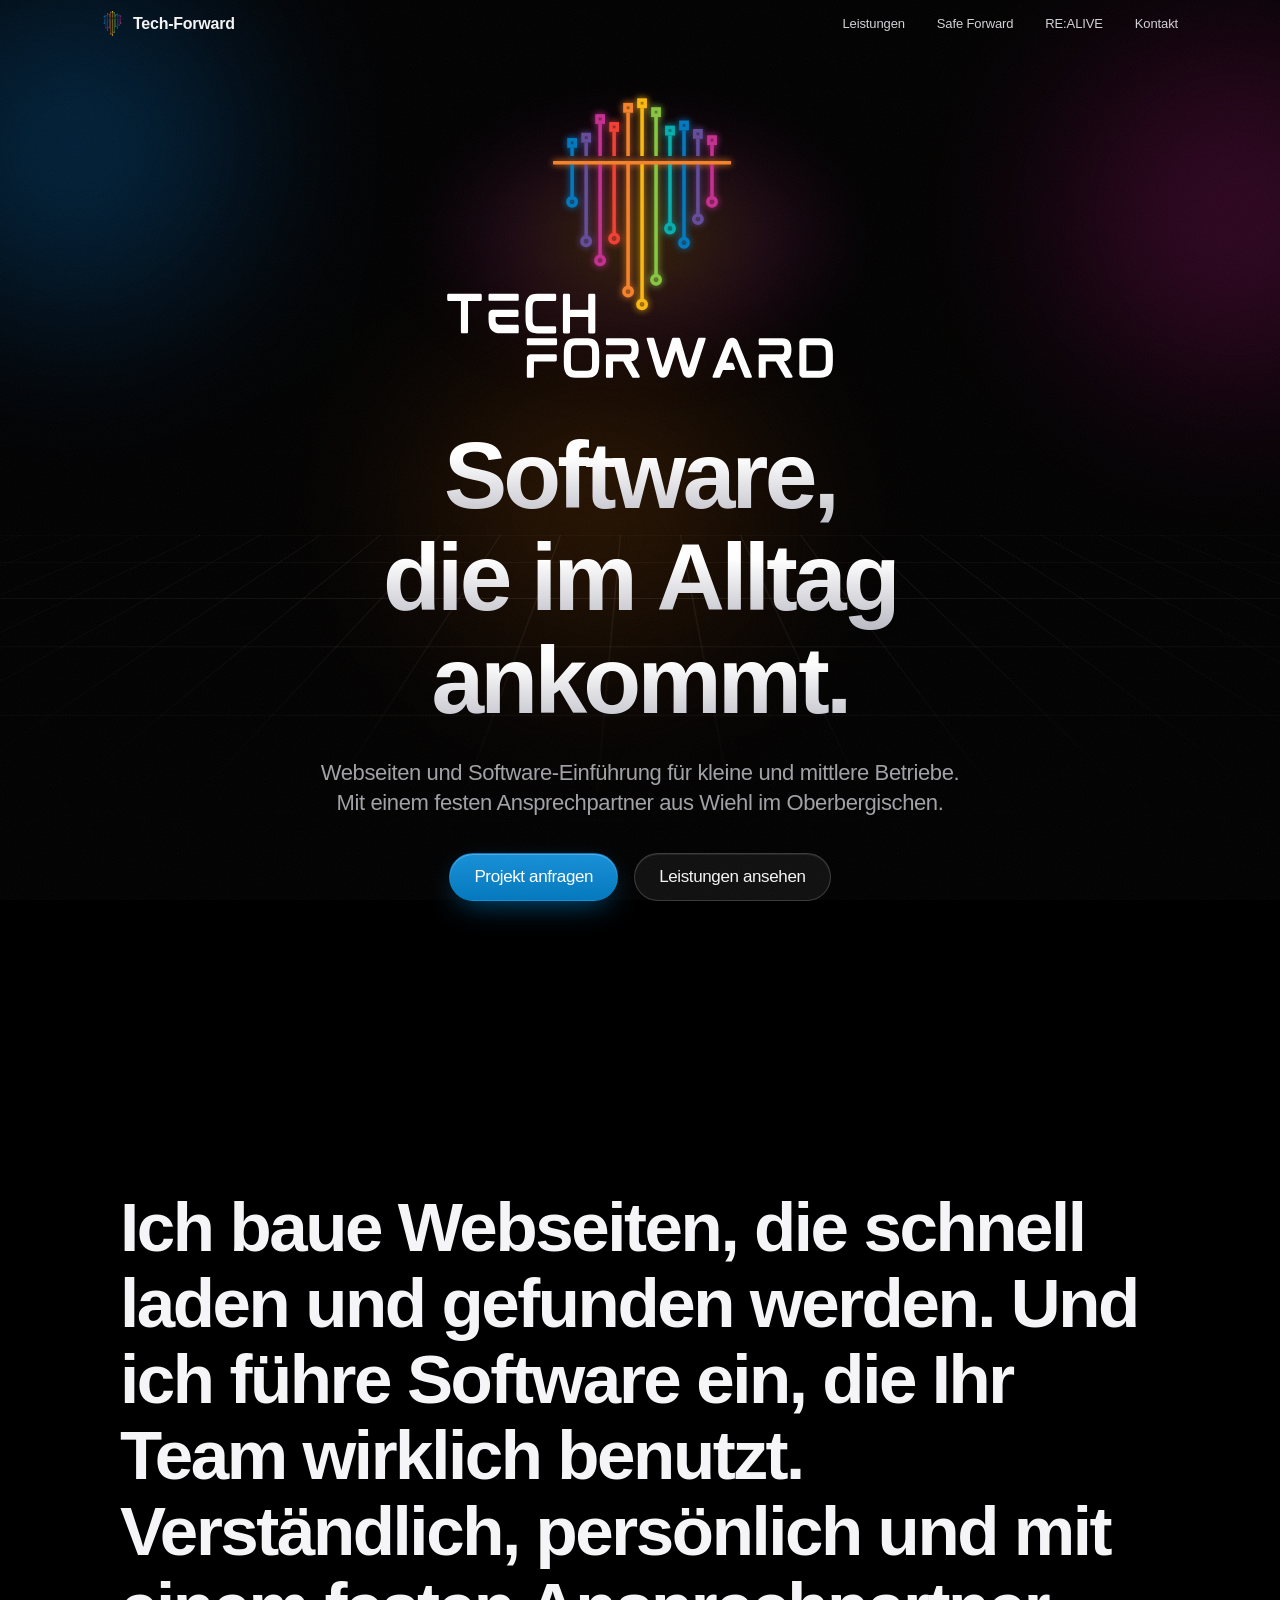
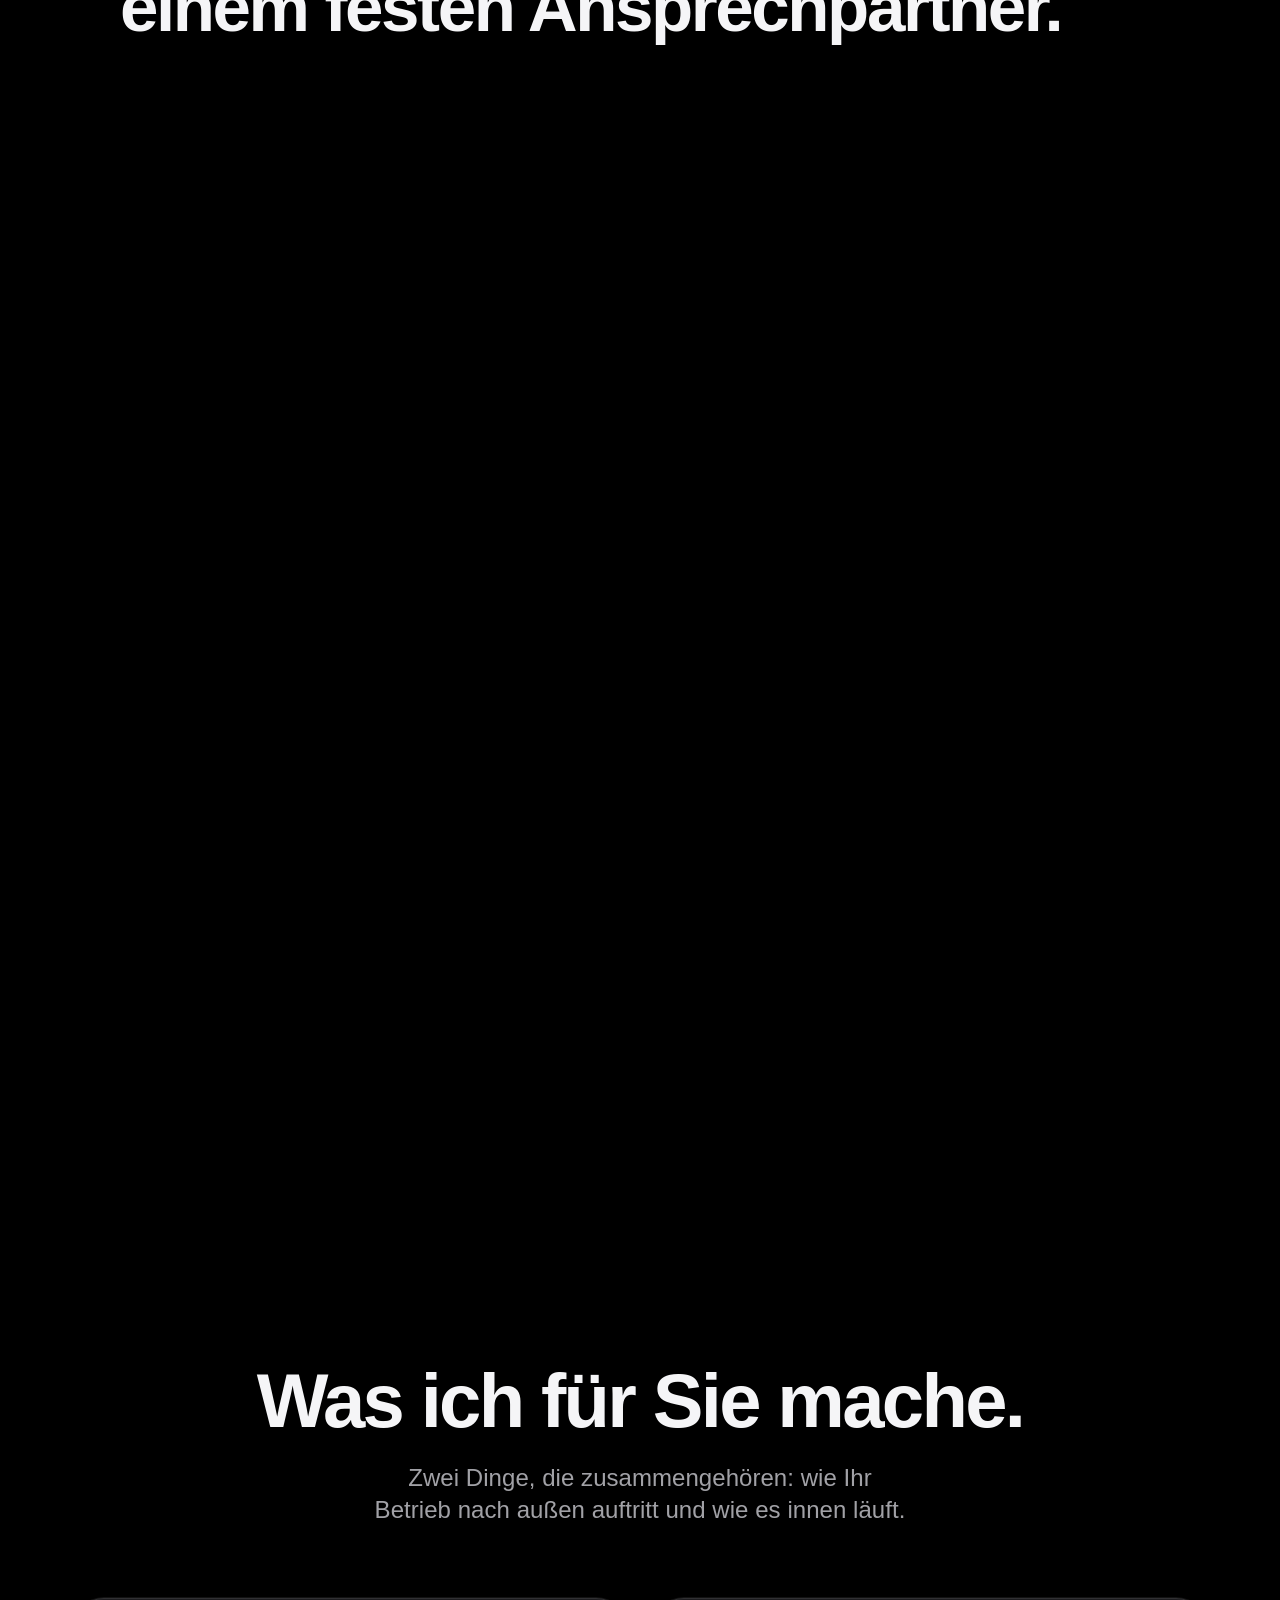
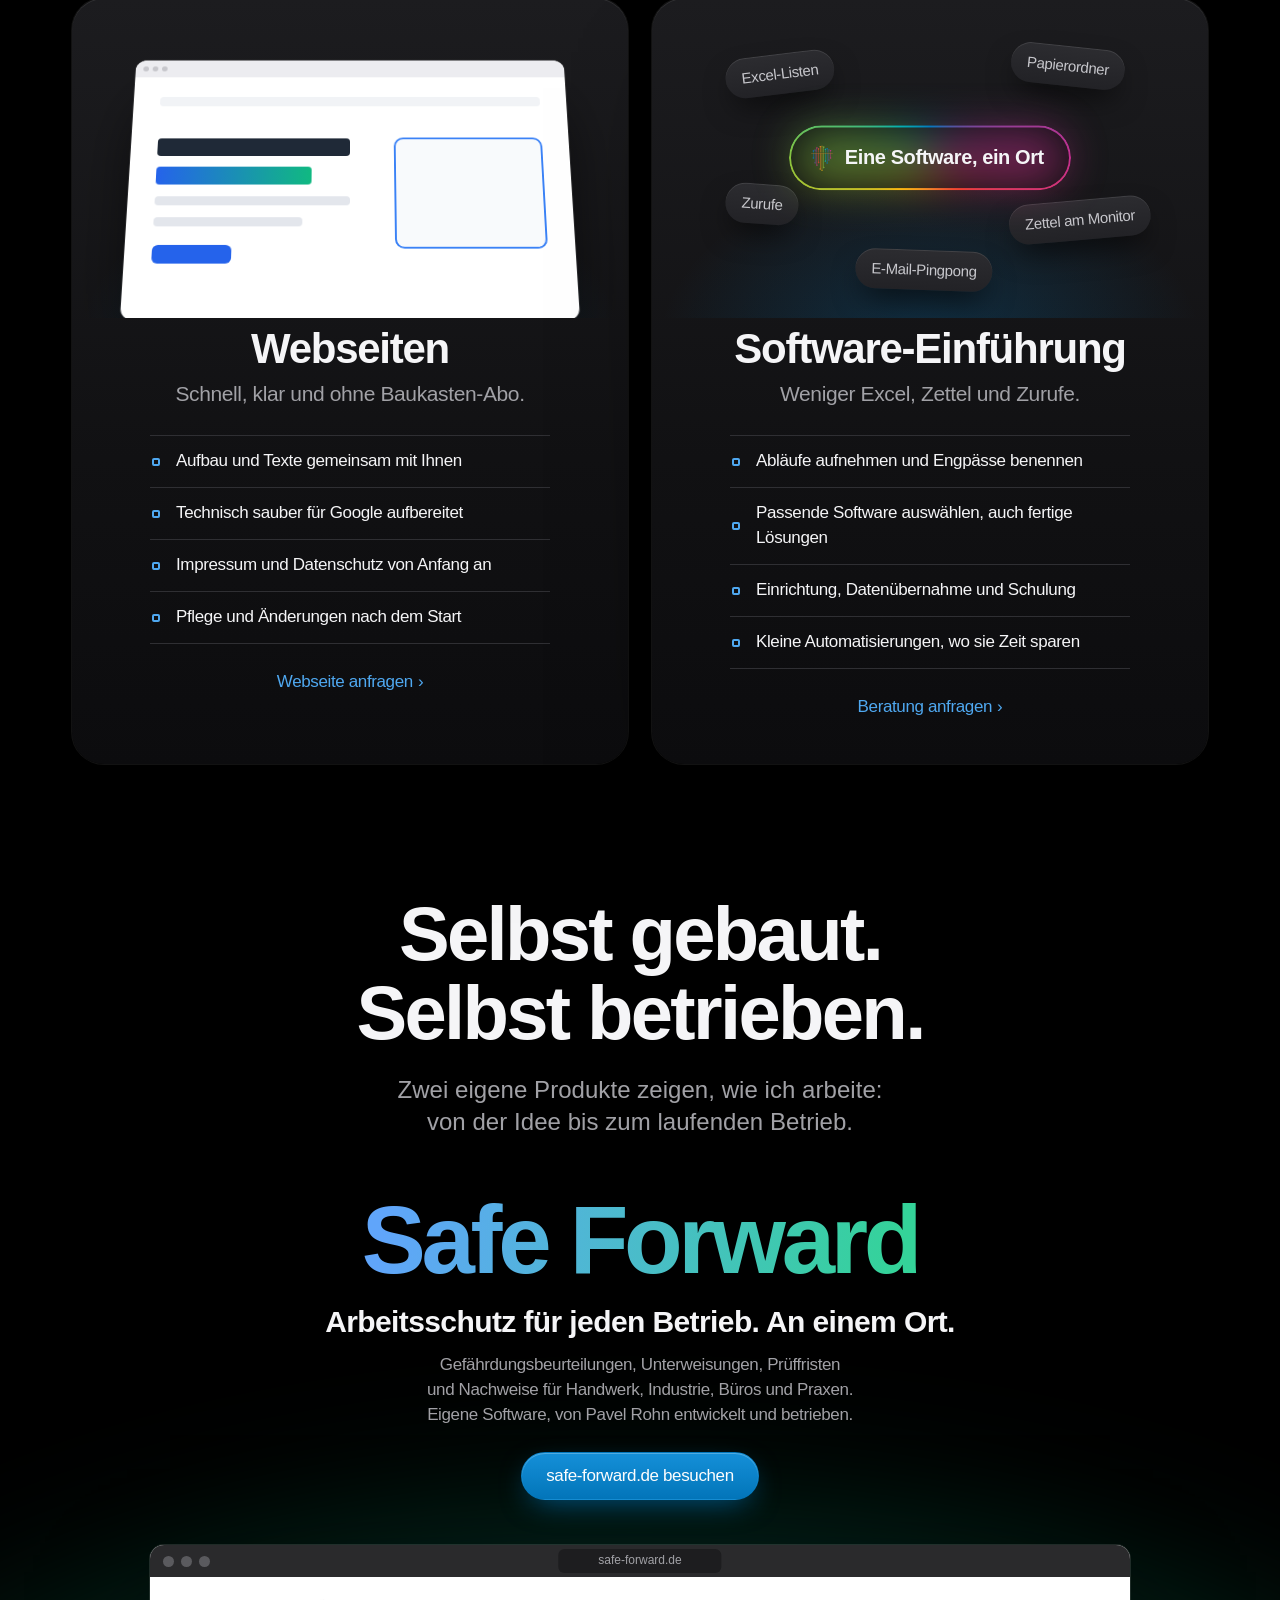
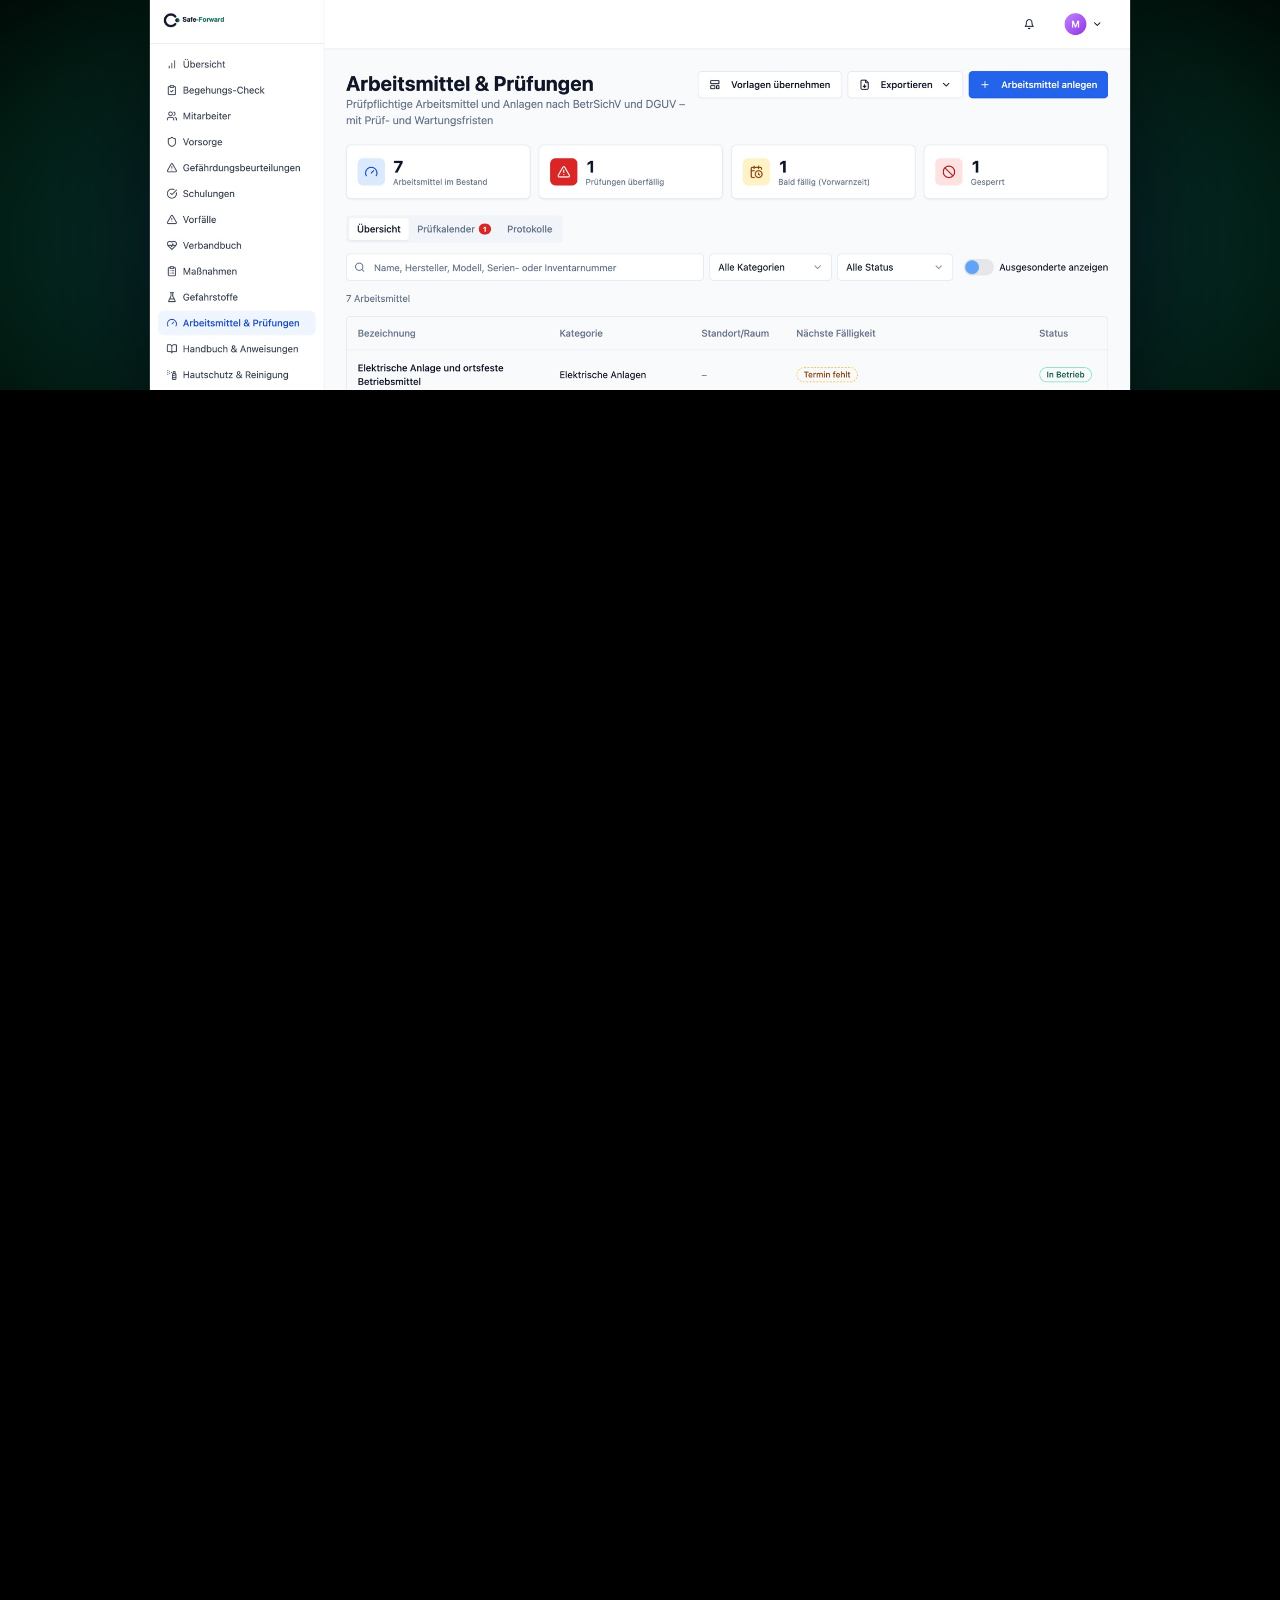
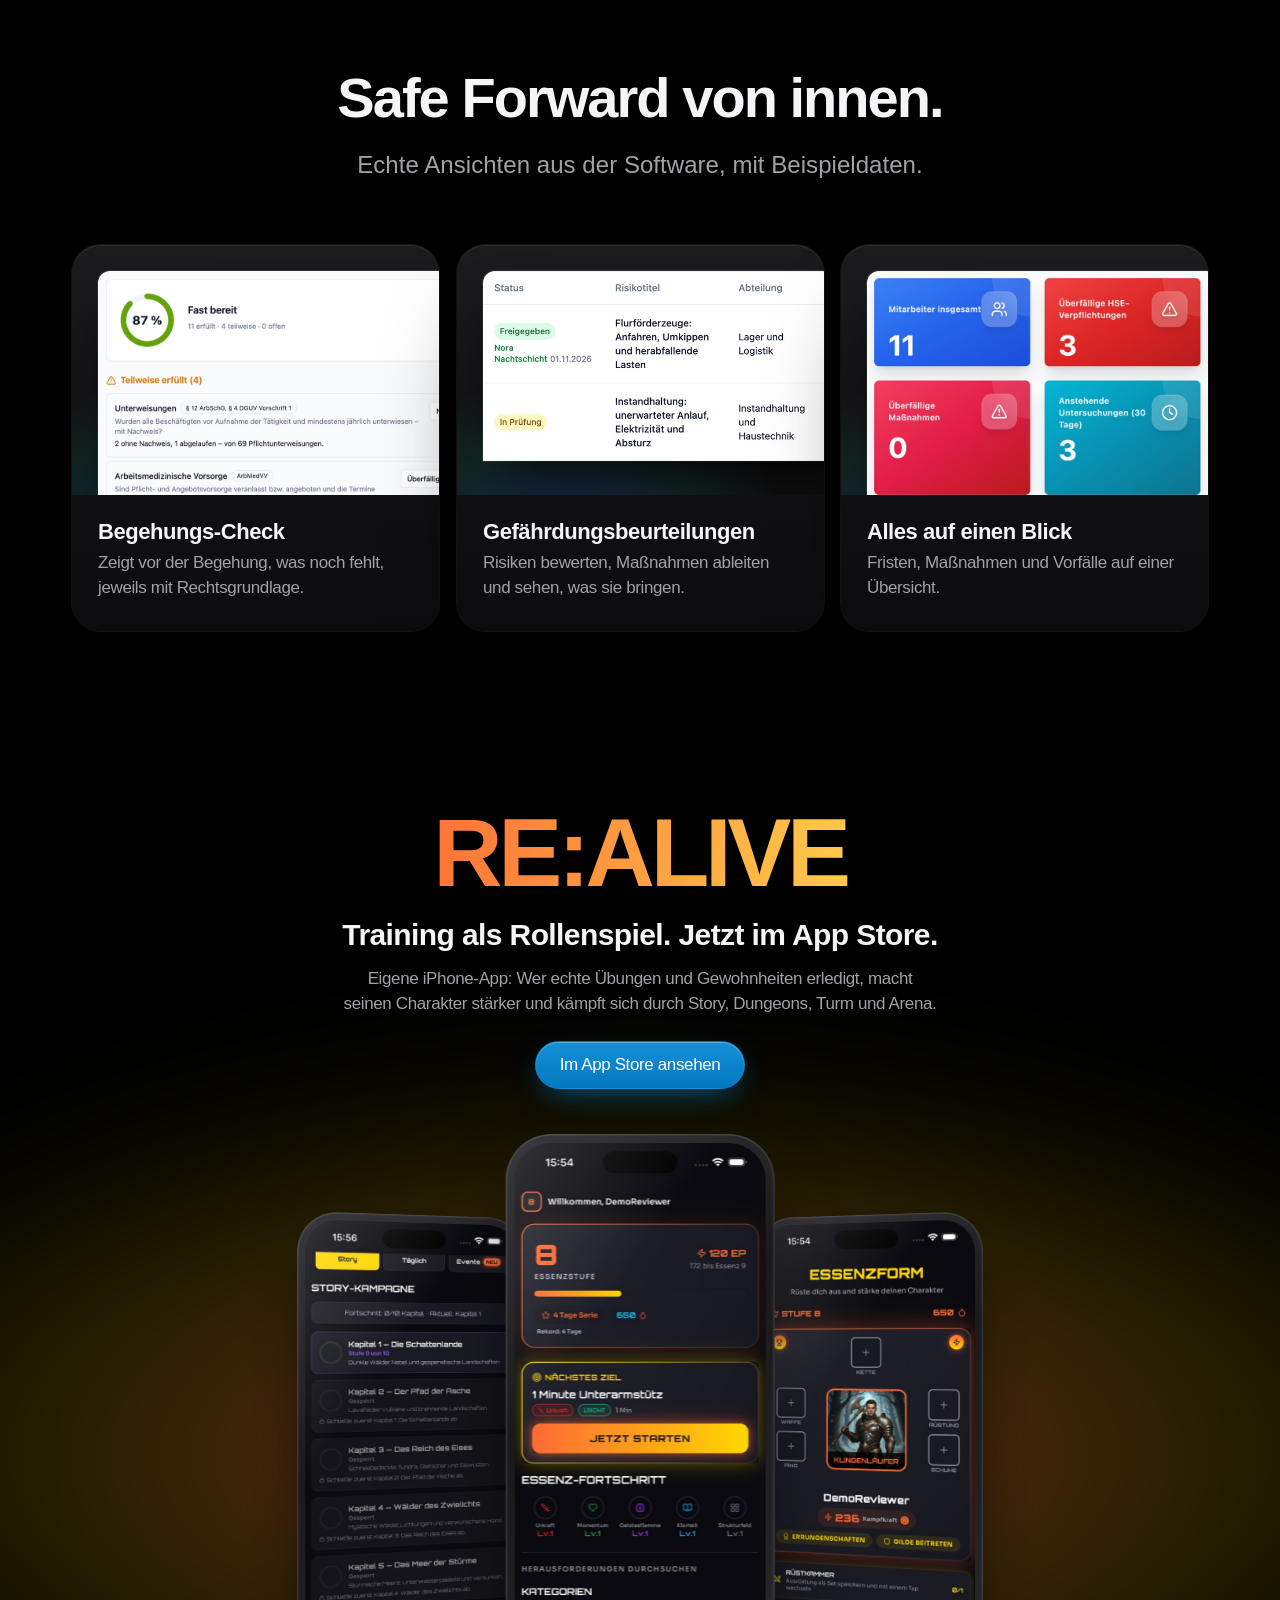
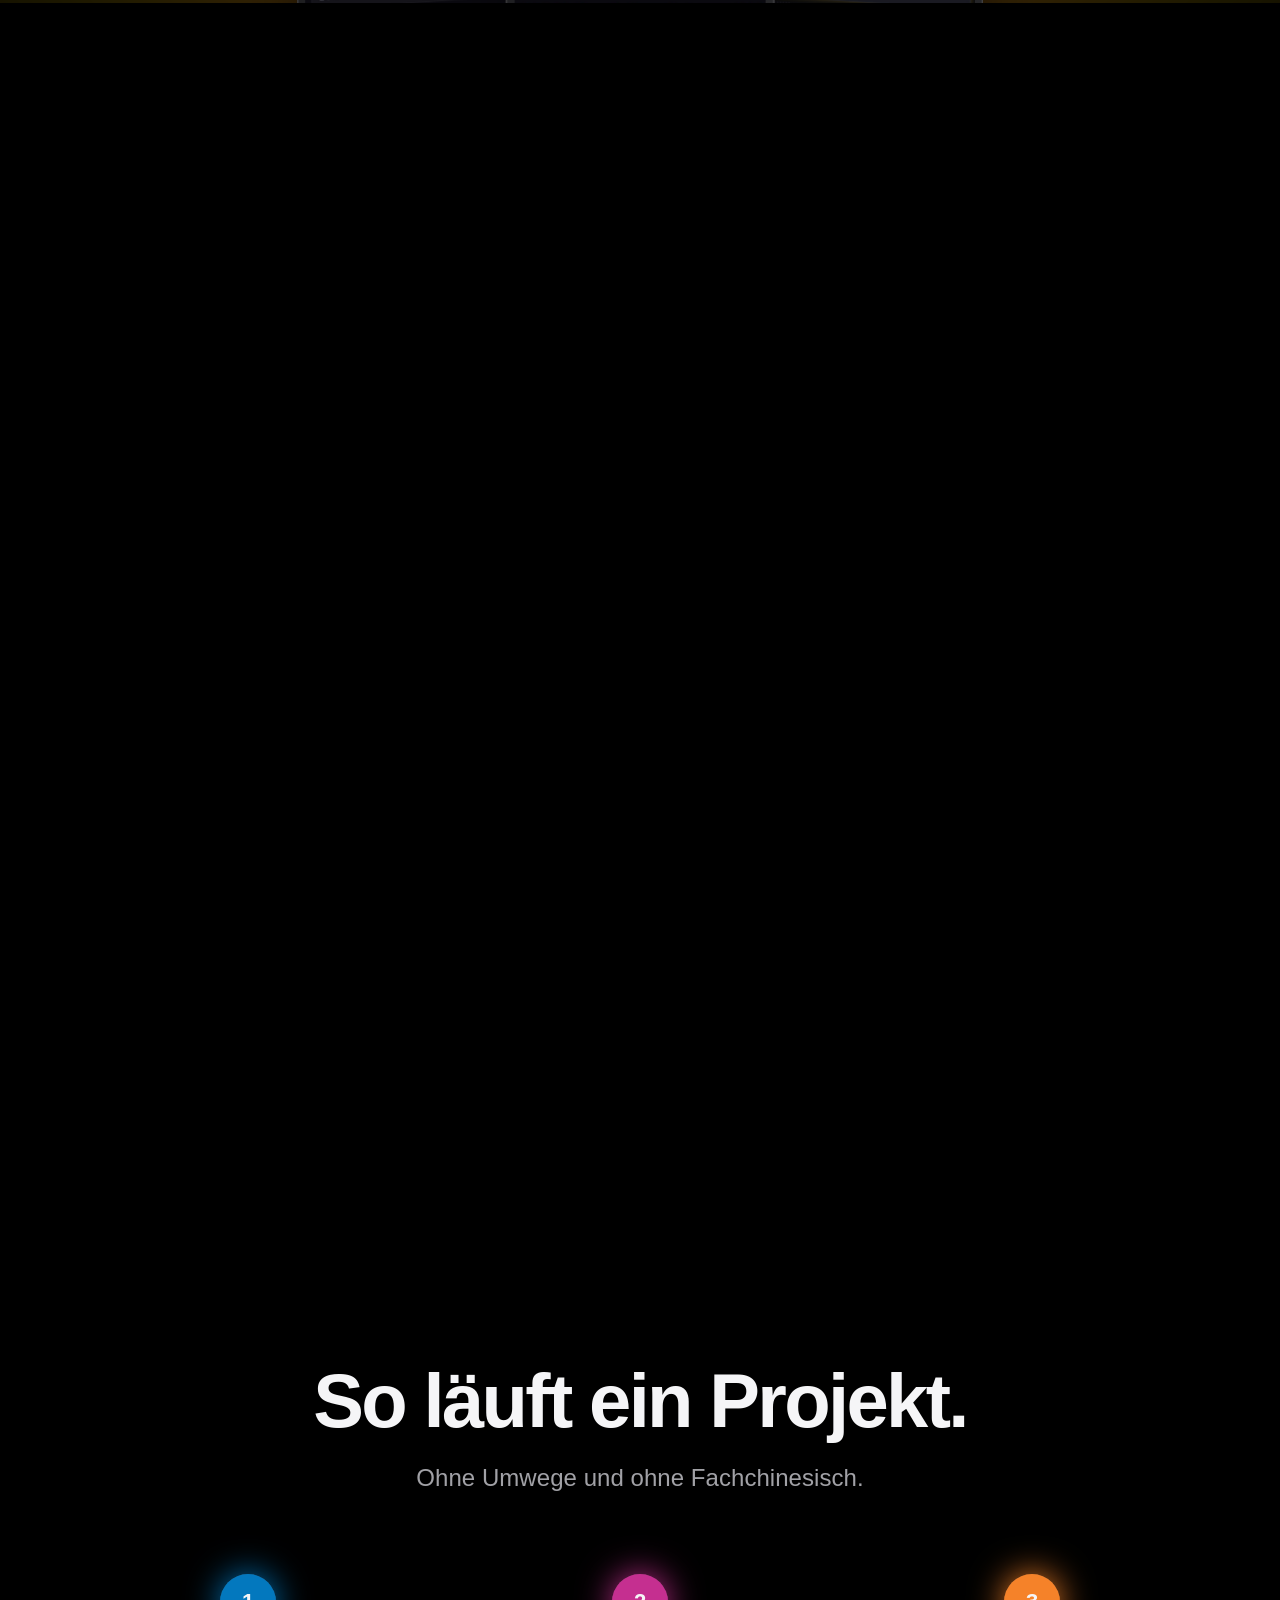
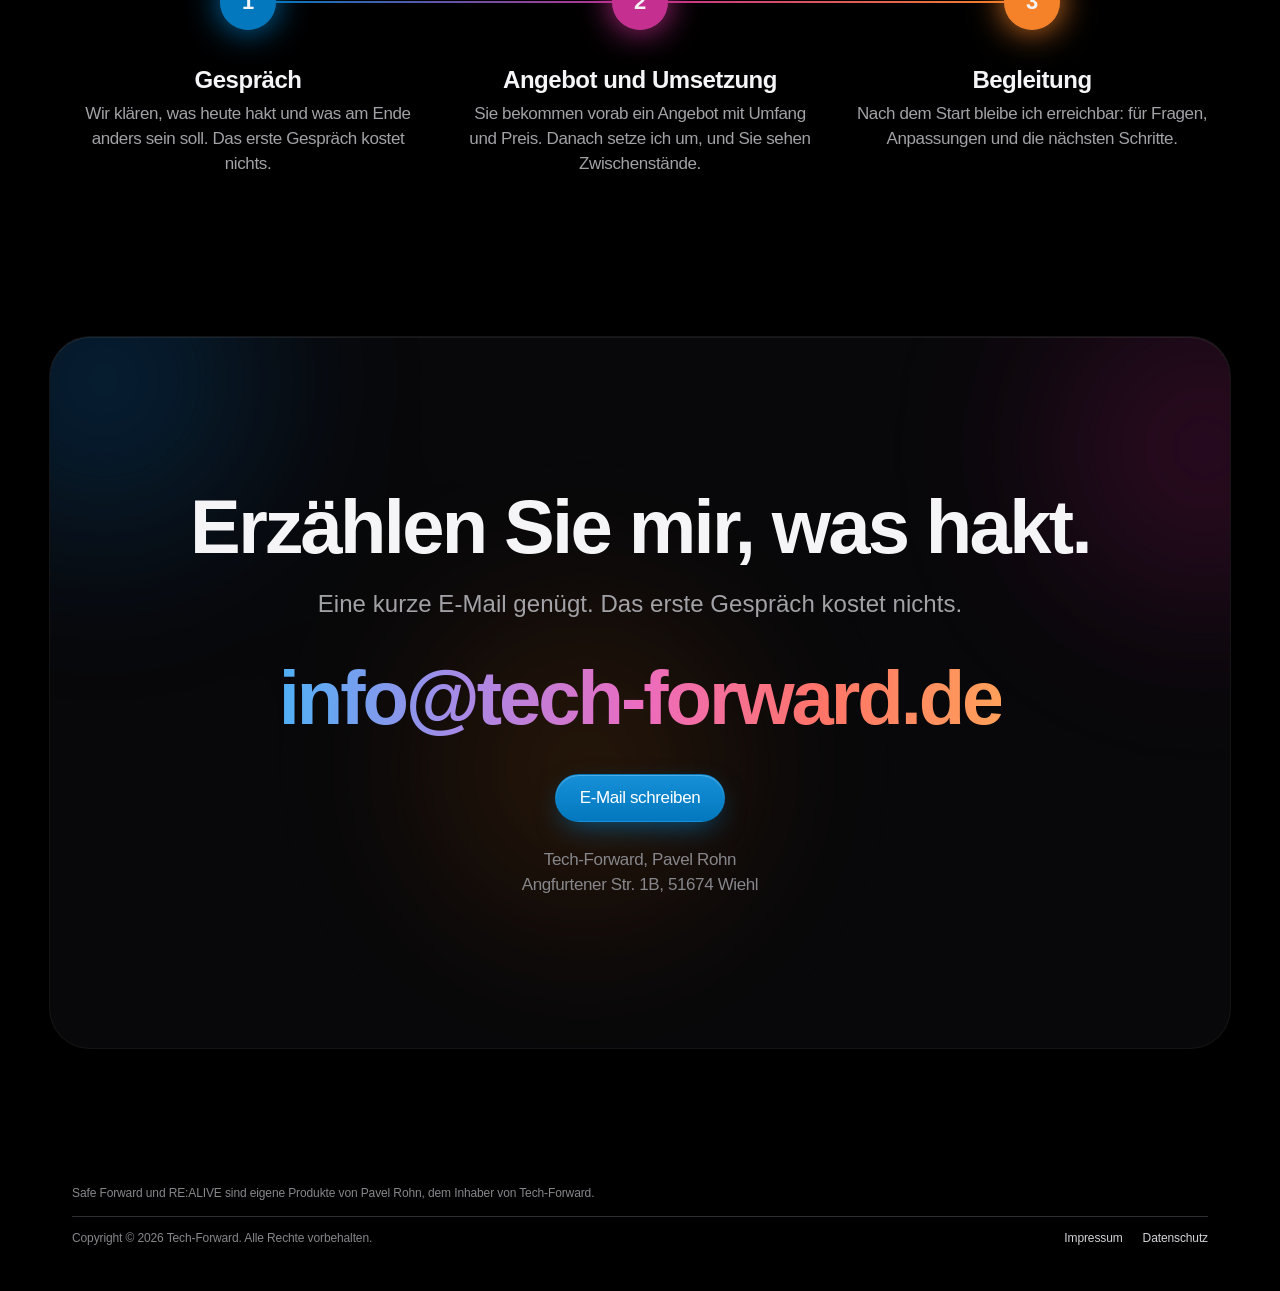
==== commit 8b2227bb: "Safe Forward von innen: echte App-Ansichten statt nur Website Szene zeigt jetzt die Anwendung (Arbei" ====
--- a/index.html
+++ b/index.html
@@ -18,9 +18,9 @@
   <meta property="og:image:height" content="630">
   <meta name="twitter:card" content="summary_large_image">
   <link rel="icon" href="/favicon.svg" type="image/svg+xml">
-  <link rel="stylesheet" href="/style.css?v=4">
+  <link rel="stylesheet" href="/style.css?v=6">
   <script>document.documentElement.classList.add('js');setTimeout(function(){var h=document.documentElement;if(!h.classList.contains('bereit'))h.classList.remove('js')},4000)</script>
-  <script src="/main.js?v=4" defer></script>
+  <script src="/main.js?v=6" defer></script>
   <script type="application/ld+json">
   {
     "@context": "https://schema.org",
@@ -174,11 +174,38 @@
           <div class="buehne">
             <figure class="fenster">
               <div class="fenster-leiste" aria-hidden="true"><span></span><span></span><span></span><div class="fenster-adresse">safe-forward.de</div></div>
-              <img src="/img/safe-forward-desktop.jpg" alt="Startseite von safe-forward.de am Computer" width="1800" height="1125" loading="lazy">
+              <img src="/img/sf-app-arbeitsmittel.jpg" alt="Safe Forward von innen: Arbeitsmittel und Prüfungen mit Fristen und Status, Beispieldaten eines Metallbaubetriebs" width="1800" height="1125" loading="lazy">
             </figure>
           </div>
         </div>
       </section>
+
+      <div class="einblick" aria-labelledby="einblick-titel">
+        <div class="kopfzeile" data-zeigen>
+          <h3 class="einblick-titel" id="einblick-titel" data-woerter>Safe Forward von innen.</h3>
+          <p class="unterzeile">Echte Ansichten aus der Software, mit Beispieldaten.</p>
+        </div>
+        <div class="einblick-reihe">
+          <div class="karte-huelle" data-zeigen>
+            <figure class="karte einblick-karte" data-kippen>
+              <div class="einblick-bild"><img src="/img/sf-app-check.jpg" alt="Begehungs-Check mit 87 Prozent und offenen Punkten zu Unterweisungen und arbeitsmedizinischer Vorsorge" width="1300" height="647" loading="lazy"></div>
+              <figcaption><strong>Begehungs-Check</strong>Zeigt vor der Begehung, was noch fehlt, jeweils mit Rechtsgrundlage.</figcaption>
+            </figure>
+          </div>
+          <div class="karte-huelle" data-zeigen style="--verz:.1s">
+            <figure class="karte einblick-karte" data-kippen>
+              <div class="einblick-bild"><img class="nah" src="/img/sf-app-gbu.jpg" alt="Gefährdungsbeurteilungen mit Status, Abteilung, Gefahrenart und Risiko vorher und nachher" width="1300" height="346" loading="lazy"></div>
+              <figcaption><strong>Gefährdungsbeurteilungen</strong>Risiken bewerten, Maßnahmen ableiten und sehen, was sie bringen.</figcaption>
+            </figure>
+          </div>
+          <div class="karte-huelle" data-zeigen style="--verz:.2s">
+            <figure class="karte einblick-karte" data-kippen>
+              <div class="einblick-bild"><img src="/img/sf-app-kacheln.jpg" alt="Übersicht mit Kennzahlen zu Mitarbeitern, überfälligen Pflichten, Vorfällen, Maßnahmen, Untersuchungen und Prüfungen" width="1300" height="588" loading="lazy"></div>
+              <figcaption><strong>Alles auf einen Blick</strong>Fristen, Maßnahmen und Vorfälle auf einer Übersicht.</figcaption>
+            </figure>
+          </div>
+        </div>
+      </div>
 
       <section class="szene szene-ra" id="realive" data-szene aria-labelledby="ra-titel">
         <div class="szene-klebe">
--- a/style.css
+++ b/style.css
@@ -1141,6 +1141,86 @@
   transform: translateX(-50%) translateX(calc(var(--q) * 84%)) translateY(calc(40px + (1 - var(--q)) * 70px)) rotateY(calc(var(--q) * -22deg)) scale(0.86);
 }
 
+/* Safe Forward von innen */
+.einblick {
+  max-width: 1180px;
+  margin: 0 auto;
+  padding: 60px 22px 120px;
+}
+.einblick-titel {
+  font-size: clamp(34px, 4.6vw, 56px);
+  line-height: 1.06;
+  font-weight: 700;
+  letter-spacing: -0.035em;
+  margin: 0;
+}
+.einblick-reihe {
+  display: grid;
+  grid-auto-flow: column;
+  grid-auto-columns: min(84%, 380px);
+  gap: 18px;
+  margin: 56px -22px 0;
+  padding: 10px 22px 30px;
+  overflow-x: auto;
+  scroll-snap-type: x mandatory;
+  scrollbar-width: none;
+}
+.einblick-reihe::-webkit-scrollbar {
+  display: none;
+}
+.einblick-reihe > * {
+  scroll-snap-align: center;
+}
+@media (min-width: 900px) {
+  .einblick-reihe {
+    grid-auto-flow: row;
+    grid-template-columns: repeat(3, 1fr);
+    margin: 64px 0 0;
+    padding: 0;
+    overflow: visible;
+  }
+}
+.einblick-karte {
+  margin: 0;
+  text-align: left;
+  border-radius: 28px;
+}
+.einblick-bild {
+  position: relative;
+  height: 250px;
+  padding: 26px 0 0 26px;
+  overflow: hidden;
+  background: radial-gradient(ellipse 80% 90% at 30% 120%, rgba(37, 99, 235, 0.35), rgba(16, 185, 129, 0.12) 50%, transparent 75%);
+}
+.einblick-bild img {
+  display: block;
+  width: 150%;
+  max-width: none;
+  height: auto;
+  border-radius: 12px 0 0 0;
+  box-shadow: 0 30px 60px -20px rgba(0, 0, 0, 0.9), 0 0 0 1px rgba(255, 255, 255, 0.1);
+  transition: transform 0.8s var(--sanft);
+}
+.einblick-bild img.nah {
+  width: 210%;
+}
+.einblick-karte:hover .einblick-bild img {
+  transform: translate(-4%, -3%) scale(1.03);
+}
+.einblick-karte figcaption {
+  padding: 24px 26px 30px;
+  color: var(--grau-hell);
+}
+.einblick-karte strong {
+  display: block;
+  margin-bottom: 6px;
+  color: var(--text);
+  font-size: 22px;
+  line-height: 1.2;
+  font-weight: 700;
+  letter-spacing: -0.02em;
+}
+
 /* ---------- Ablauf ---------- */
 .ablauf {
   max-width: 1180px;
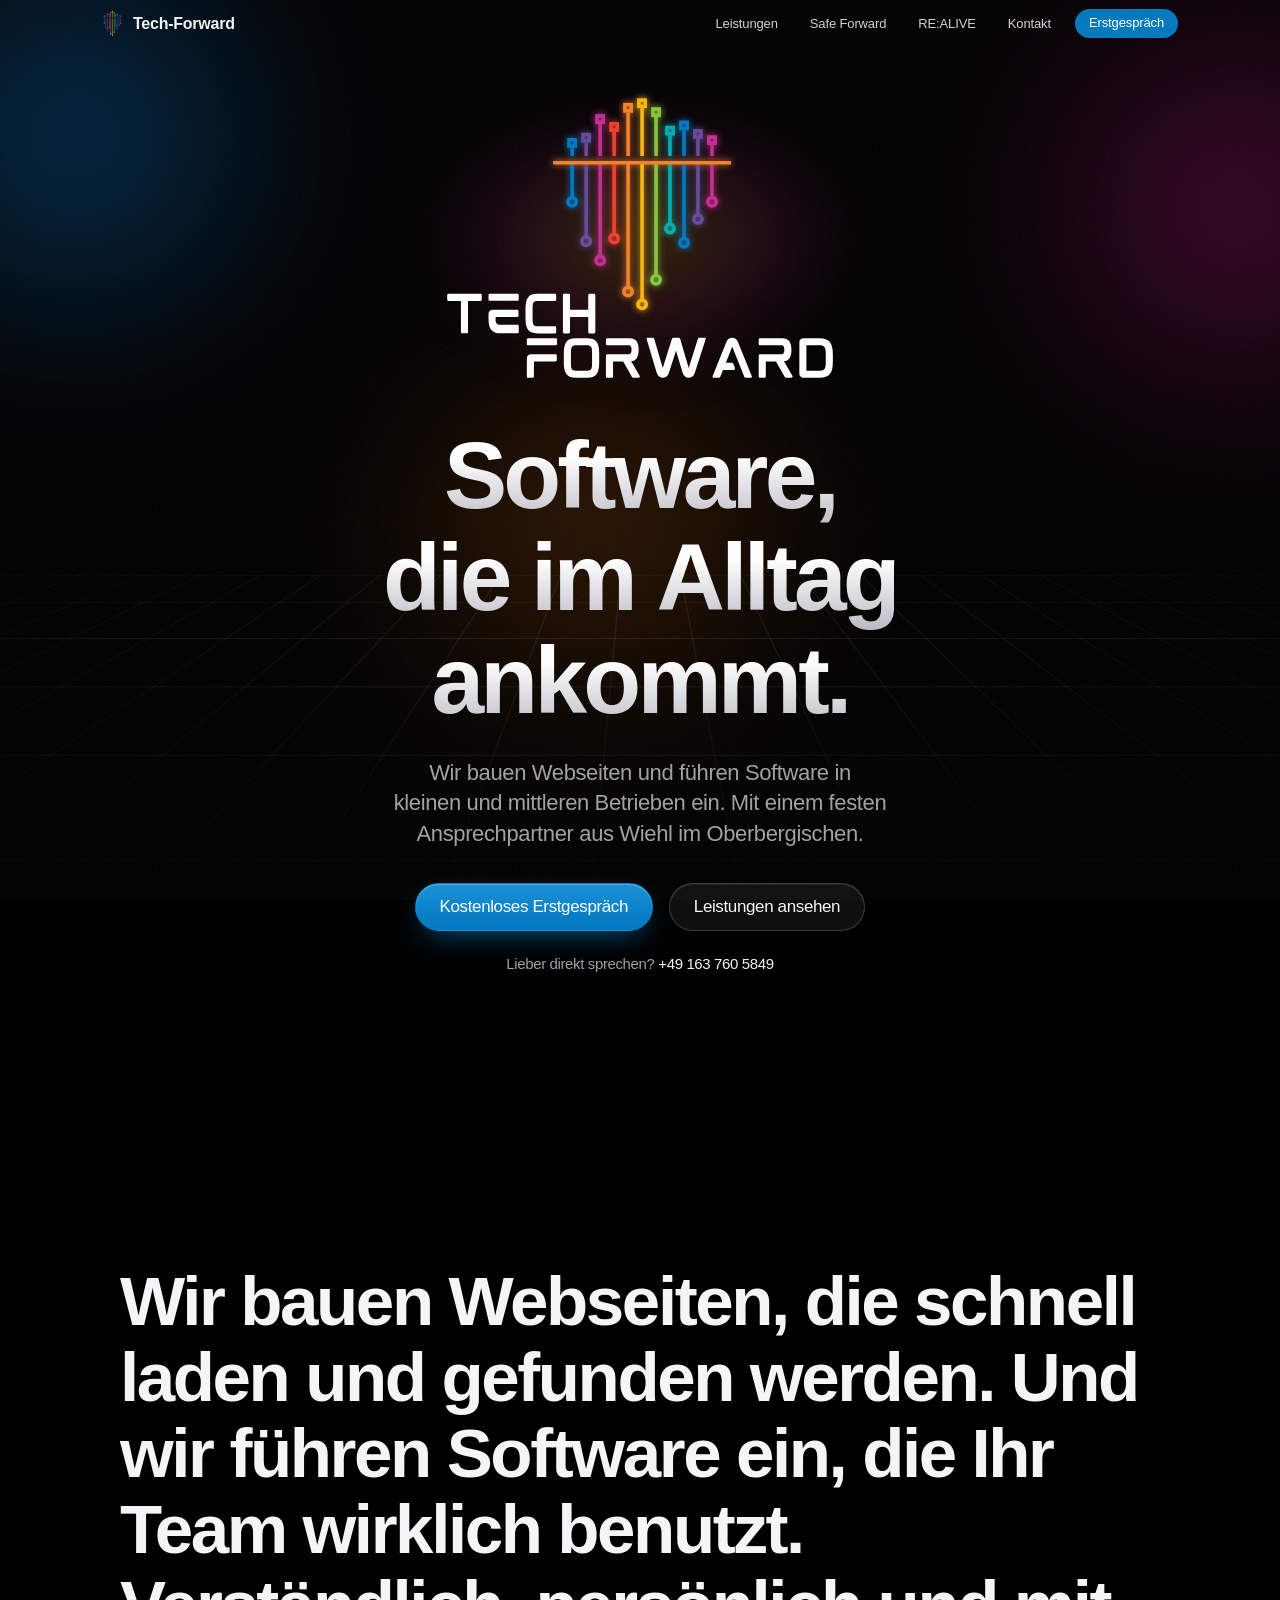
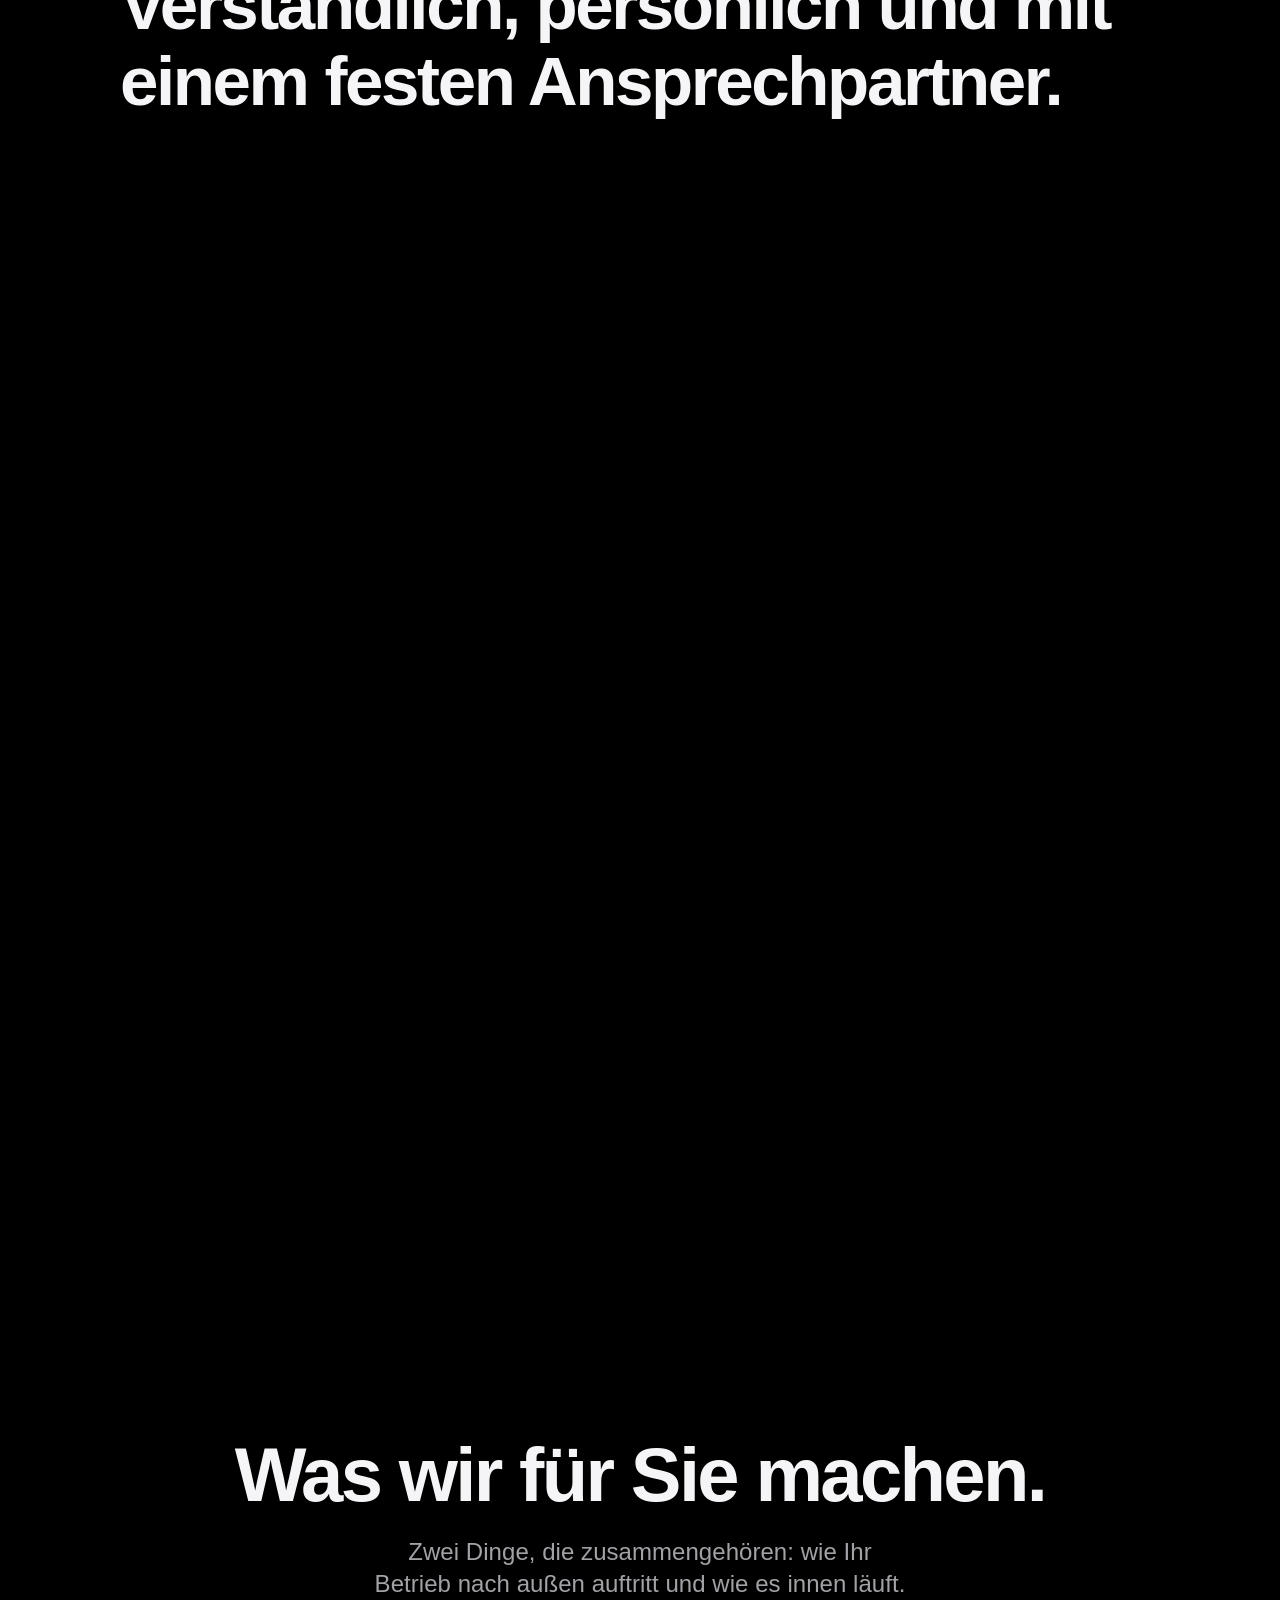
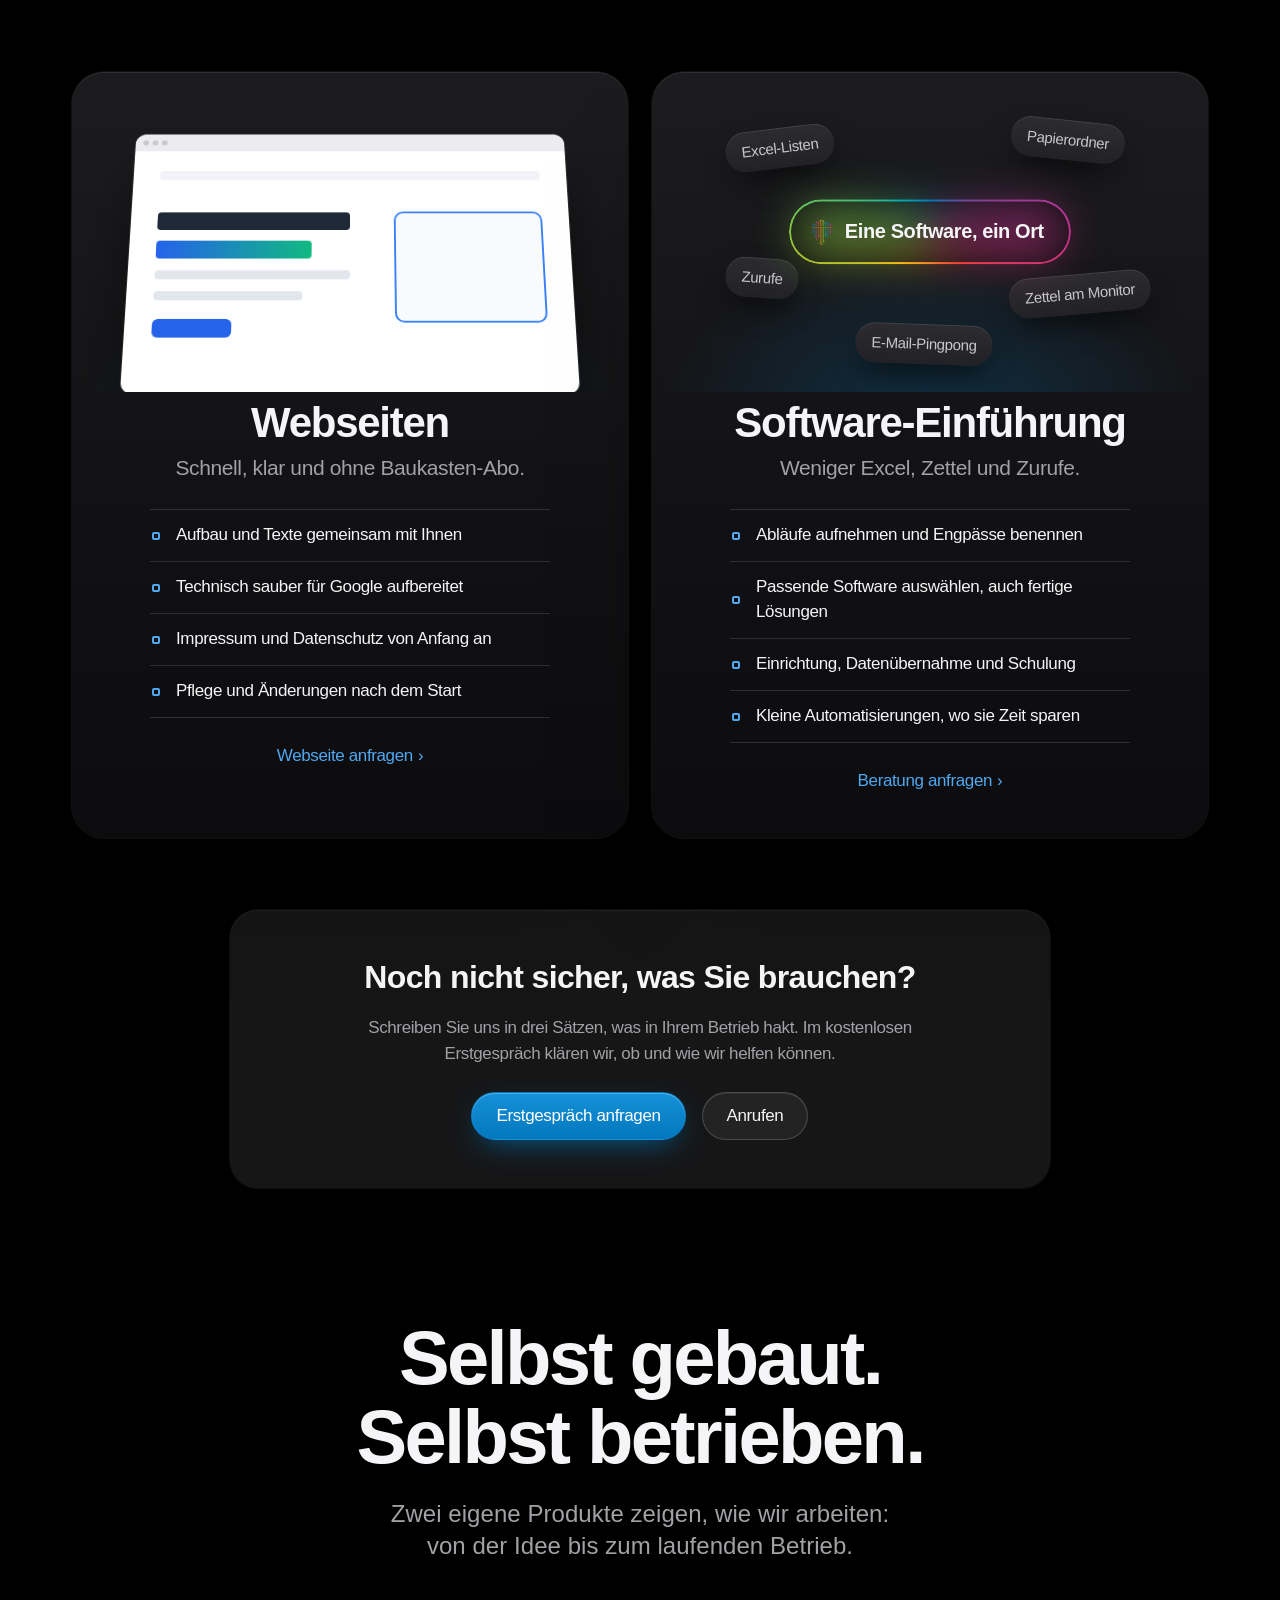
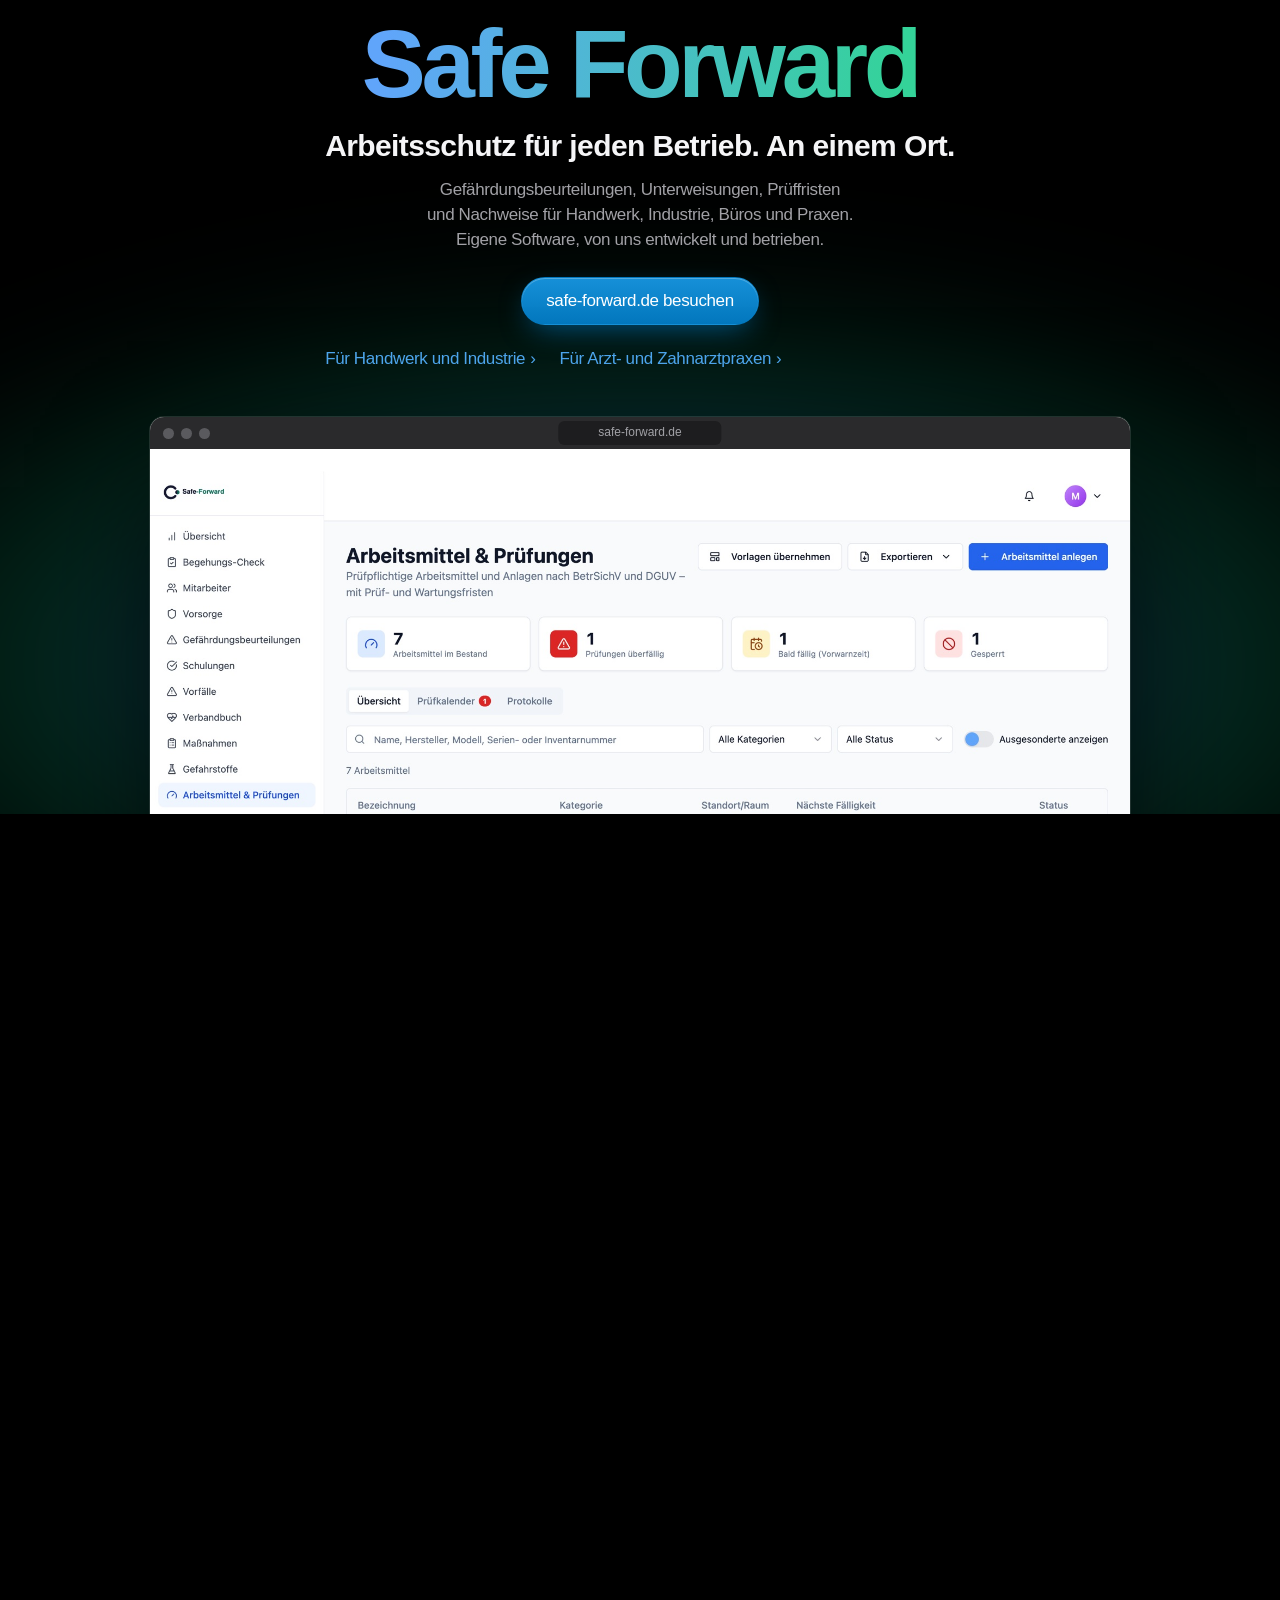
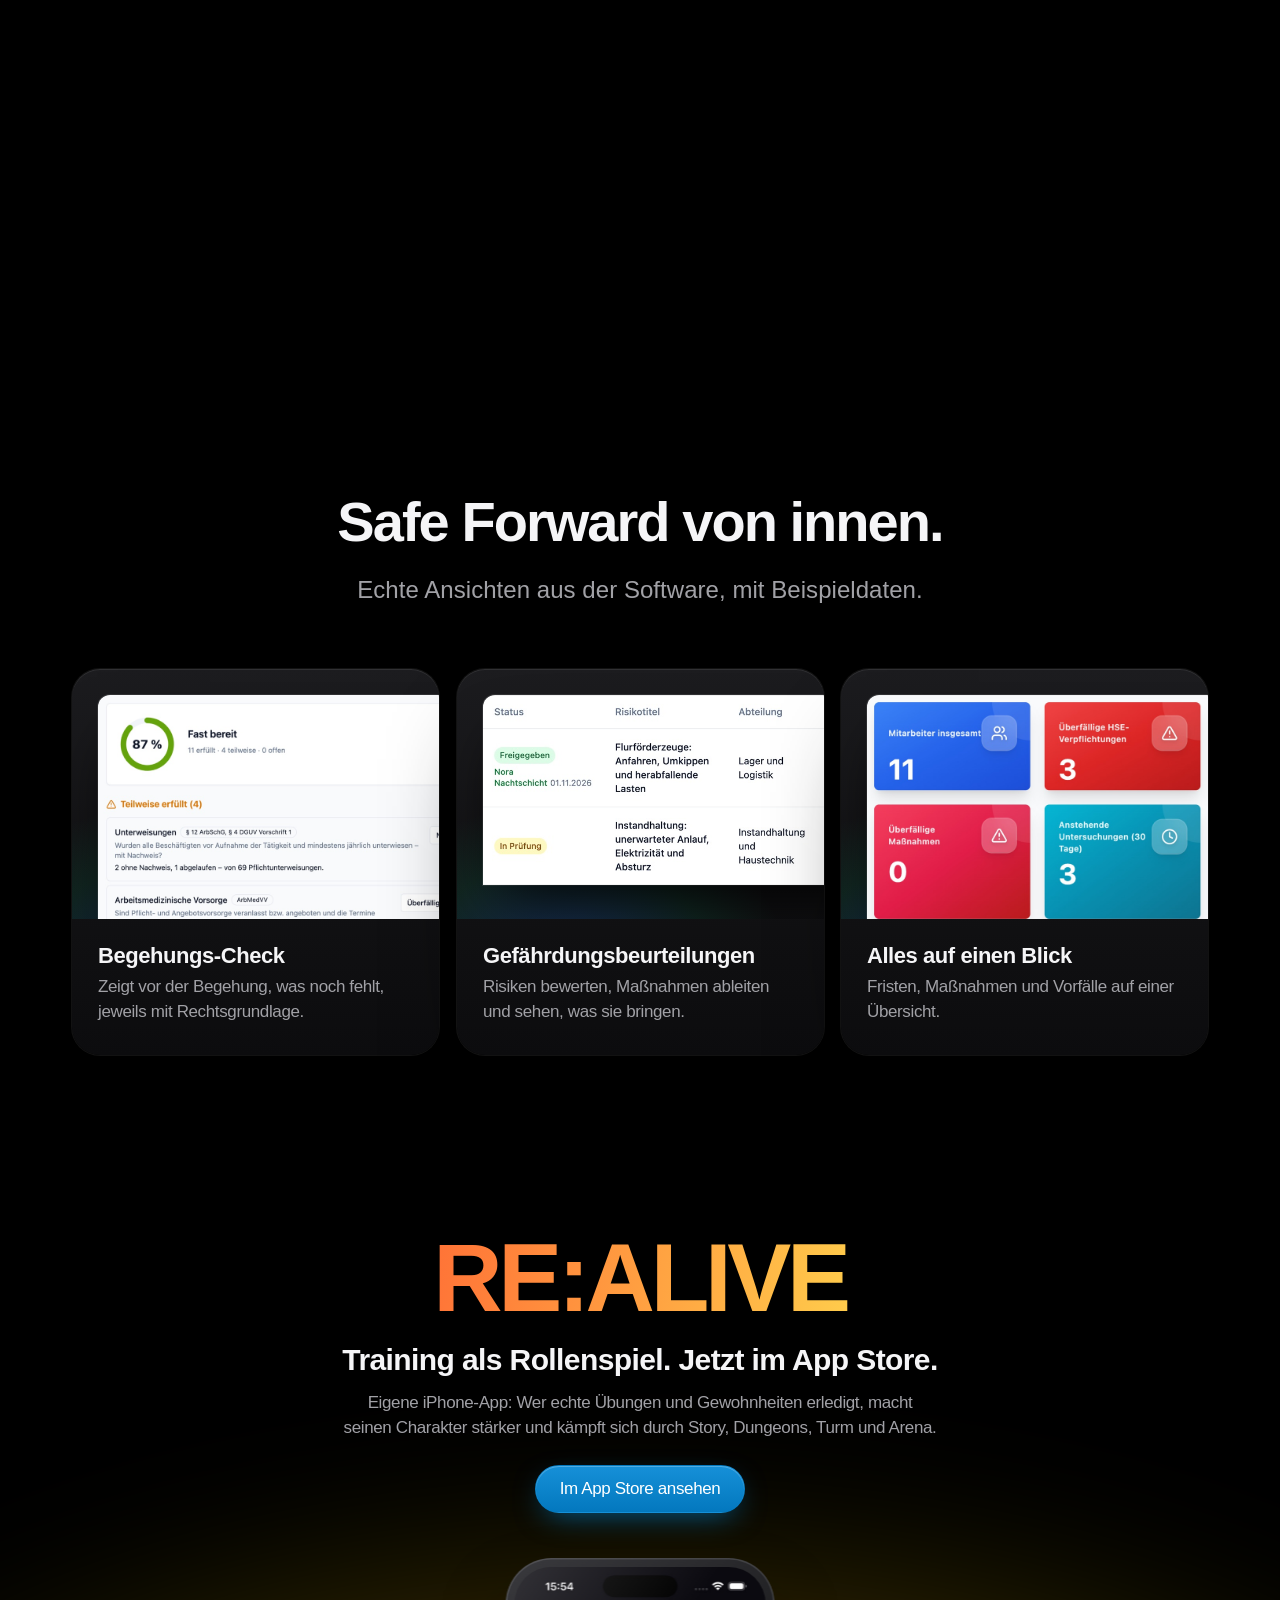
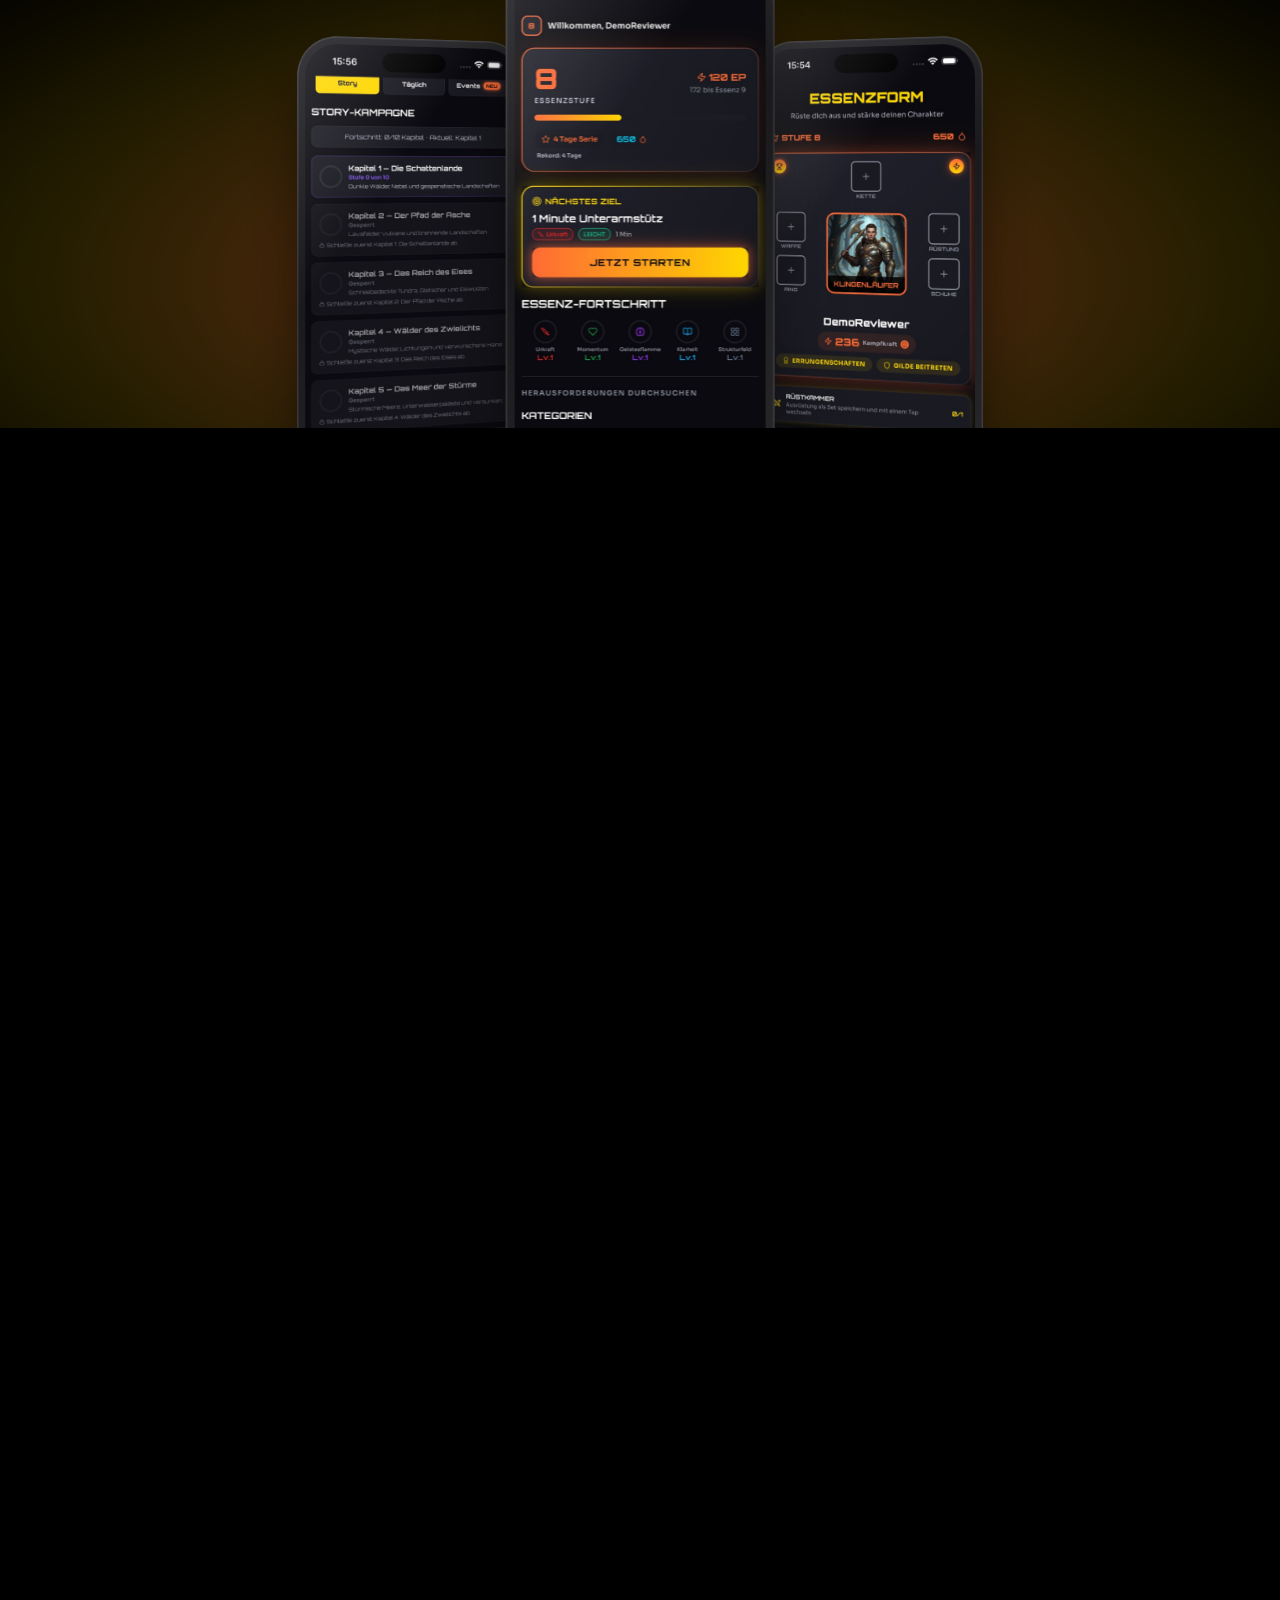
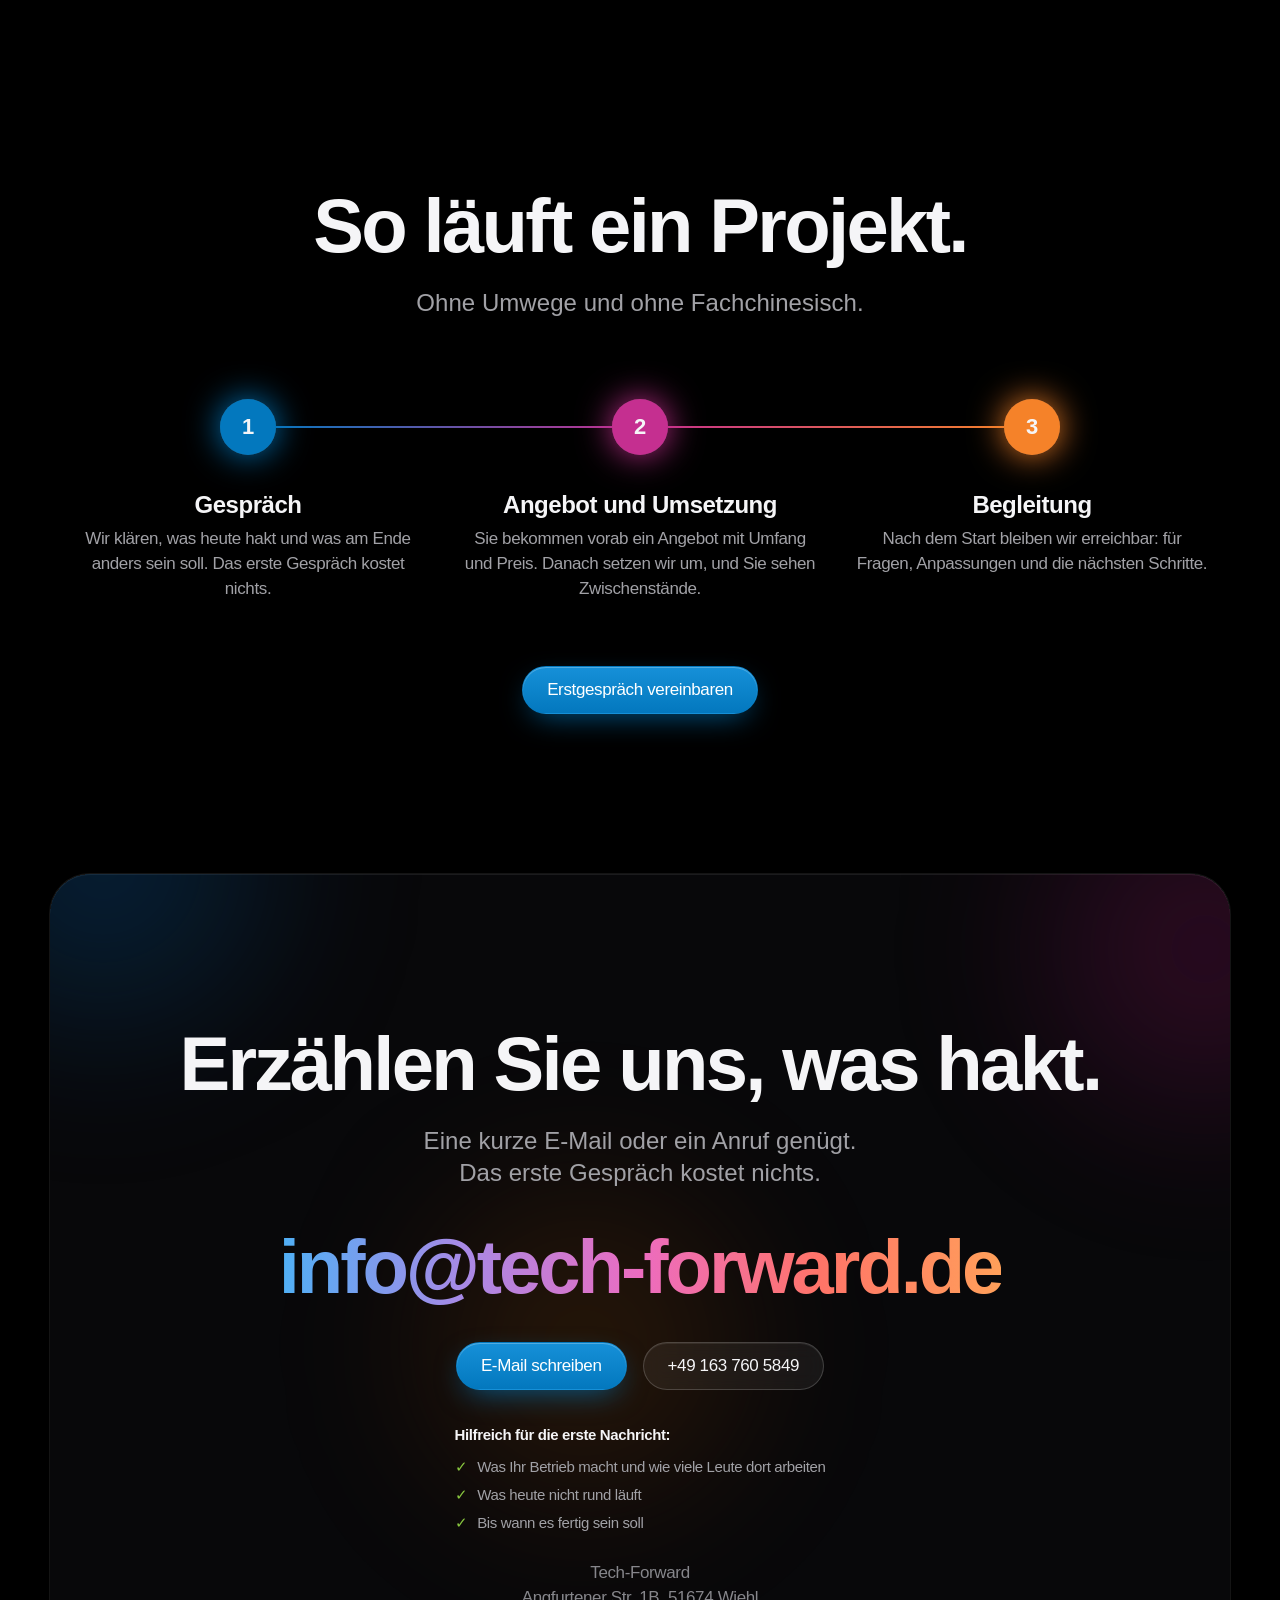
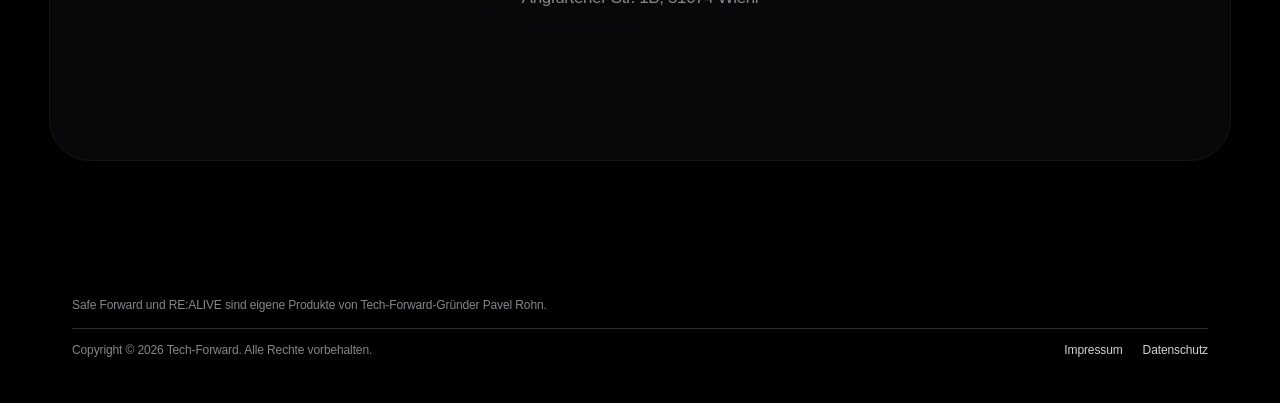
==== commit 6b2c0bc4: "Firmenstimme statt Ich-Form und mehr Wege zur Anfrage Texte in der Wir-Form. Neu: Erstgespräch-Knopf" ====
--- a/index.html
+++ b/index.html
@@ -4,23 +4,23 @@
   <meta charset="utf-8">
   <meta name="viewport" content="width=device-width, initial-scale=1, viewport-fit=cover">
   <title>Tech-Forward – Webseiten und Software-Einführung aus Wiehl</title>
-  <meta name="description" content="Tech-Forward baut Webseiten und führt Software in Betrieben jeder Branche ein. Ein fester Ansprechpartner: Pavel Rohn, Wiehl im Oberbergischen.">
+  <meta name="description" content="Tech-Forward aus Wiehl baut Webseiten und führt Software in Betrieben jeder Branche ein. Kostenloses Erstgespräch und ein fester Ansprechpartner.">
   <link rel="canonical" href="https://www.tech-forward.de/">
   <meta name="theme-color" content="#000000">
   <meta property="og:type" content="website">
   <meta property="og:locale" content="de_DE">
   <meta property="og:site_name" content="Tech-Forward">
   <meta property="og:title" content="Tech-Forward – Webseiten und Software-Einführung aus Wiehl">
-  <meta property="og:description" content="Webseiten und Software-Einführung für Betriebe jeder Branche. Ein fester Ansprechpartner: Pavel Rohn, Wiehl im Oberbergischen.">
+  <meta property="og:description" content="Webseiten und Software-Einführung für Betriebe jeder Branche, aus Wiehl im Oberbergischen. Kostenloses Erstgespräch.">
   <meta property="og:url" content="https://www.tech-forward.de/">
   <meta property="og:image" content="https://www.tech-forward.de/img/og.png">
   <meta property="og:image:width" content="1200">
   <meta property="og:image:height" content="630">
   <meta name="twitter:card" content="summary_large_image">
   <link rel="icon" href="/favicon.svg" type="image/svg+xml">
-  <link rel="stylesheet" href="/style.css?v=6">
+  <link rel="stylesheet" href="/style.css?v=7">
   <script>document.documentElement.classList.add('js');setTimeout(function(){var h=document.documentElement;if(!h.classList.contains('bereit'))h.classList.remove('js')},4000)</script>
-  <script src="/main.js?v=6" defer></script>
+  <script src="/main.js?v=7" defer></script>
   <script type="application/ld+json">
   {
     "@context": "https://schema.org",
@@ -30,6 +30,7 @@
     "logo": "https://www.tech-forward.de/img/logo-zeichen.svg",
     "image": "https://www.tech-forward.de/img/og.png",
     "email": "info@tech-forward.de",
+    "telephone": "+49 163 760 5849",
     "founder": { "@type": "Person", "name": "Pavel Rohn" },
     "address": {
       "@type": "PostalAddress",
@@ -55,6 +56,7 @@
         <li><a href="#realive">RE:ALIVE</a></li>
         <li><a href="#kontakt">Kontakt</a></li>
       </ul>
+      <a class="leiste-cta" href="mailto:info@tech-forward.de?subject=Erstgespr%C3%A4ch%20anfragen&amp;body=Guten%20Tag%2C%0A%0Awir%20interessieren%20uns%20f%C3%BCr%20ein%20kostenloses%20Erstgespr%C3%A4ch.%0A%0ABetrieb%20und%20Branche%3A%0AWorum%20es%20geht%20%28Webseite%2C%20Software%20oder%20beides%29%3A%0AWas%20gerade%20hakt%3A%0AGew%C3%BCnschter%20Zeitraum%3A%0ATelefon%20f%C3%BCr%20R%C3%BCckruf%3A%0A%0AViele%20Gr%C3%BC%C3%9Fe">Erstgespräch</a>
     </nav>
   </header>
 
@@ -77,23 +79,24 @@
 <g class="buchstabe" style="--b:10" fill="#ffffff"><g transform="translate(228.42877, 111.764529)"><g><path d="M 10.191406 -8.519531 C 10.058594 -9.082031 9.828125 -9.550781 9.550781 -9.921875 C 9.253906 -10.285156 8.867188 -10.5625 8.414062 -10.738281 C 7.960938 -10.910156 7.425781 -11.003906 6.796875 -11.003906 L 2.136719 -11.003906 L 2.136719 -10.992188 C 1.75 -10.964844 1.414062 -10.75 1.214844 -10.429688 C 1.160156 -10.324219 1.109375 -10.203125 1.082031 -10.097656 L 1.070312 -0.976562 C 1.09375 -0.828125 1.148438 -0.679688 1.214844 -0.5625 C 1.429688 -0.199219 1.816406 0.0117188 2.230469 0.0117188 L 6.796875 0.0117188 C 7.425781 0.0117188 7.972656 -0.0820312 8.414062 -0.253906 C 8.867188 -0.425781 9.253906 -0.707031 9.550781 -1.082031 C 9.828125 -1.441406 10.058594 -1.910156 10.191406 -2.472656 C 10.324219 -3.03125 10.390625 -3.699219 10.390625 -4.449219 L 10.390625 -6.542969 C 10.390625 -7.292969 10.324219 -7.960938 10.191406 -8.519531 Z M 3.03125 -2.042969 L 3.03125 -8.949219 C 3.03125 -9 3.046875 -9.027344 3.058594 -9.027344 L 6.757812 -9.027344 C 7.066406 -9.027344 7.332031 -8.988281 7.546875 -8.90625 C 7.757812 -8.828125 7.917969 -8.722656 8.039062 -8.546875 C 8.171875 -8.375 8.265625 -8.148438 8.320312 -7.867188 C 8.375 -7.558594 8.414062 -7.183594 8.414062 -6.746094 L 8.414062 -4.246094 C 8.414062 -3.804688 8.375 -3.433594 8.320312 -3.136719 C 8.265625 -2.84375 8.171875 -2.617188 8.039062 -2.445312 C 7.917969 -2.285156 7.757812 -2.164062 7.546875 -2.082031 C 7.332031 -2.003906 7.066406 -1.976562 6.757812 -1.976562 L 3.046875 -1.976562 C 3.046875 -1.976562 3.03125 -1.988281 3.03125 -2.042969 Z M 3.03125 -2.042969 "></path></g></g></g></g></svg>
         </div>
         <h1 id="titel" data-woerter>Software, die im Alltag ankommt.</h1>
-        <p class="start-text">Webseiten und Software-Einführung für kleine und mittlere Betriebe. Mit einem festen Ansprechpartner aus Wiehl im Oberbergischen.</p>
+        <p class="start-text">Wir bauen Webseiten und führen Software in kleinen und mittleren Betrieben ein. Mit einem festen Ansprechpartner aus Wiehl im Oberbergischen.</p>
         <div class="knoepfe">
-          <a class="pille" data-magnet href="mailto:info@tech-forward.de?subject=Projektanfrage">Projekt anfragen</a>
+          <a class="pille" data-magnet href="mailto:info@tech-forward.de?subject=Erstgespr%C3%A4ch%20anfragen&amp;body=Guten%20Tag%2C%0A%0Awir%20interessieren%20uns%20f%C3%BCr%20ein%20kostenloses%20Erstgespr%C3%A4ch.%0A%0ABetrieb%20und%20Branche%3A%0AWorum%20es%20geht%20%28Webseite%2C%20Software%20oder%20beides%29%3A%0AWas%20gerade%20hakt%3A%0AGew%C3%BCnschter%20Zeitraum%3A%0ATelefon%20f%C3%BCr%20R%C3%BCckruf%3A%0A%0AViele%20Gr%C3%BC%C3%9Fe">Kostenloses Erstgespräch</a>
           <a class="pille pille-rahmen" data-magnet href="#leistungen">Leistungen ansehen</a>
         </div>
+        <p class="anruf-zeile">Lieber direkt sprechen? <a href="tel:+491637605849">+49 163 760 5849</a></p>
       </div>
     </section>
 
     <section class="aussage" data-szene aria-label="Worum es geht">
       <div class="aussage-klebe">
-        <p class="aussage-text">Ich baue Webseiten, die schnell laden und gefunden werden. Und ich führe Software ein, die Ihr Team wirklich benutzt. Verständlich, persönlich und mit einem festen Ansprechpartner.</p>
+        <p class="aussage-text">Wir bauen Webseiten, die schnell laden und gefunden werden. Und wir führen Software ein, die Ihr Team wirklich benutzt. Verständlich, persönlich und mit einem festen Ansprechpartner.</p>
       </div>
     </section>
 
     <section class="bereich" id="leistungen" aria-labelledby="leistungen-titel">
       <div class="kopfzeile" data-zeigen>
-        <h2 class="gross" id="leistungen-titel" data-woerter>Was ich für Sie mache.</h2>
+        <h2 class="gross" id="leistungen-titel" data-woerter>Was wir für Sie machen.</h2>
         <p class="unterzeile">Zwei Dinge, die zusammengehören: wie Ihr Betrieb nach außen auftritt und wie es innen läuft.</p>
       </div>
       <div class="karten">
@@ -123,7 +126,7 @@
                 <li>Impressum und Datenschutz von Anfang an</li>
                 <li>Pflege und Änderungen nach dem Start</li>
               </ul>
-              <a class="weiter" href="mailto:info@tech-forward.de?subject=Anfrage%20Webseite">Webseite anfragen</a>
+              <a class="weiter" href="mailto:info@tech-forward.de?subject=Anfrage%20Webseite&amp;body=Guten%20Tag%2C%0A%0Awir%20m%C3%B6chten%20eine%20neue%20Webseite%20oder%20unsere%20bestehende%20%C3%BCberarbeiten.%0A%0ABetrieb%20und%20Branche%3A%0ABisherige%20Webseite%20%28falls%20vorhanden%29%3A%0AWas%20die%20Seite%20leisten%20soll%3A%0AGew%C3%BCnschter%20Zeitraum%3A%0ATelefon%20f%C3%BCr%20R%C3%BCckruf%3A%0A%0AViele%20Gr%C3%BC%C3%9Fe">Webseite anfragen</a>
             </div>
           </article>
         </div>
@@ -148,9 +151,17 @@
                 <li>Einrichtung, Datenübernahme und Schulung</li>
                 <li>Kleine Automatisierungen, wo sie Zeit sparen</li>
               </ul>
-              <a class="weiter" href="mailto:info@tech-forward.de?subject=Anfrage%20Software-Einf%C3%BChrung">Beratung anfragen</a>
+              <a class="weiter" href="mailto:info@tech-forward.de?subject=Anfrage%20Software-Einf%C3%BChrung&amp;body=Guten%20Tag%2C%0A%0Awir%20m%C3%B6chten%20Abl%C3%A4ufe%20in%20unserem%20Betrieb%20mit%20Software%20vereinfachen.%0A%0ABetrieb%20und%20Zahl%20der%20Mitarbeitenden%3A%0AWas%20heute%20%C3%BCber%20Excel%2C%20Papier%20oder%20Zurufe%20l%C3%A4uft%3A%0ASoftware%2C%20die%20wir%20schon%20nutzen%3A%0ATelefon%20f%C3%BCr%20R%C3%BCckruf%3A%0A%0AViele%20Gr%C3%BC%C3%9Fe">Beratung anfragen</a>
             </div>
           </article>
+        </div>
+      </div>
+      <div class="cta-band" data-zeigen>
+        <p class="cta-band-titel">Noch nicht sicher, was Sie brauchen?</p>
+        <p class="cta-band-text">Schreiben Sie uns in drei Sätzen, was in Ihrem Betrieb hakt. Im kostenlosen Erstgespräch klären wir, ob und wie wir helfen können.</p>
+        <div class="knoepfe">
+          <a class="pille" data-magnet href="mailto:info@tech-forward.de?subject=Erstgespr%C3%A4ch%20anfragen&amp;body=Guten%20Tag%2C%0A%0Awir%20interessieren%20uns%20f%C3%BCr%20ein%20kostenloses%20Erstgespr%C3%A4ch.%0A%0ABetrieb%20und%20Branche%3A%0AWorum%20es%20geht%20%28Webseite%2C%20Software%20oder%20beides%29%3A%0AWas%20gerade%20hakt%3A%0AGew%C3%BCnschter%20Zeitraum%3A%0ATelefon%20f%C3%BCr%20R%C3%BCckruf%3A%0A%0AViele%20Gr%C3%BC%C3%9Fe">Erstgespräch anfragen</a>
+          <a class="pille pille-rahmen" data-magnet href="tel:+491637605849">Anrufen</a>
         </div>
       </div>
     </section>
@@ -158,7 +169,7 @@
     <section class="produkte" aria-labelledby="produkte-titel">
       <div class="kopfzeile" data-zeigen>
         <h2 class="gross" id="produkte-titel" data-woerter>Selbst gebaut. Selbst betrieben.</h2>
-        <p class="unterzeile">Zwei eigene Produkte zeigen, wie ich arbeite: von der Idee bis zum laufenden Betrieb.</p>
+        <p class="unterzeile">Zwei eigene Produkte zeigen, wie wir arbeiten: von der Idee bis zum laufenden Betrieb.</p>
       </div>
 
       <section class="szene szene-sf" id="safe-forward" data-szene aria-labelledby="sf-titel">
@@ -166,10 +177,11 @@
           <div class="szene-text" data-zeigen>
             <h3 class="produkt-name produkt-sf" id="sf-titel">Safe Forward</h3>
             <p class="produkt-claim">Arbeitsschutz für jeden Betrieb. An einem Ort.</p>
-            <p class="produkt-info">Gefährdungsbeurteilungen, Unterweisungen, Prüffristen und Nachweise für Handwerk, Industrie, Büros und Praxen. Eigene Software, von Pavel Rohn entwickelt und betrieben.</p>
+            <p class="produkt-info">Gefährdungsbeurteilungen, Unterweisungen, Prüffristen und Nachweise für Handwerk, Industrie, Büros und Praxen. Eigene Software, von uns entwickelt und betrieben.</p>
             <div class="knoepfe">
               <a class="pille" data-magnet href="https://www.safe-forward.de/">safe-forward.de besuchen</a>
             </div>
+            <p class="sf-links"><a class="weiter" href="https://www.safe-forward.de/industrie">Für Handwerk und Industrie</a><a class="weiter" href="https://www.safe-forward.de/praxis">Für Arzt- und Zahnarztpraxen</a></p>
           </div>
           <div class="buehne">
             <figure class="fenster">
@@ -240,32 +252,46 @@
         <li style="--i:1;--farbe:#c52f90">
           <span class="nr" aria-hidden="true">2</span>
           <h3>Angebot und Umsetzung</h3>
-          <p>Sie bekommen vorab ein Angebot mit Umfang und Preis. Danach setze ich um, und Sie sehen Zwischenstände.</p>
+          <p>Sie bekommen vorab ein Angebot mit Umfang und Preis. Danach setzen wir um, und Sie sehen Zwischenstände.</p>
         </li>
         <li style="--i:2;--farbe:#f58229">
           <span class="nr" aria-hidden="true">3</span>
           <h3>Begleitung</h3>
-          <p>Nach dem Start bleibe ich erreichbar: für Fragen, Anpassungen und die nächsten Schritte.</p>
+          <p>Nach dem Start bleiben wir erreichbar: für Fragen, Anpassungen und die nächsten Schritte.</p>
         </li>
       </ol>
+      <div class="knoepfe ablauf-knoepfe" data-zeigen>
+        <a class="pille" data-magnet href="mailto:info@tech-forward.de?subject=Erstgespr%C3%A4ch%20anfragen&amp;body=Guten%20Tag%2C%0A%0Awir%20interessieren%20uns%20f%C3%BCr%20ein%20kostenloses%20Erstgespr%C3%A4ch.%0A%0ABetrieb%20und%20Branche%3A%0AWorum%20es%20geht%20%28Webseite%2C%20Software%20oder%20beides%29%3A%0AWas%20gerade%20hakt%3A%0AGew%C3%BCnschter%20Zeitraum%3A%0ATelefon%20f%C3%BCr%20R%C3%BCckruf%3A%0A%0AViele%20Gr%C3%BC%C3%9Fe">Erstgespräch vereinbaren</a>
+      </div>
     </section>
 
     <section class="kontakt" id="kontakt" aria-labelledby="kontakt-titel">
       <div class="kontakt-karte" data-zeigen>
         <div class="aurora aurora-klein" aria-hidden="true"><span></span><span></span><span></span></div>
-        <h2 class="gross" id="kontakt-titel" data-woerter>Erzählen Sie mir, was hakt.</h2>
-        <p class="unterzeile">Eine kurze E-Mail genügt. Das erste Gespräch kostet nichts.</p>
+        <h2 class="gross" id="kontakt-titel" data-woerter>Erzählen Sie uns, was hakt.</h2>
+        <p class="unterzeile">Eine kurze E-Mail oder ein Anruf genügt. Das erste Gespräch kostet nichts.</p>
         <a class="mail-gross" href="mailto:info@tech-forward.de">info@tech-forward.de</a>
         <div class="knoepfe">
-          <a class="pille" data-magnet href="mailto:info@tech-forward.de?subject=Projektanfrage">E-Mail schreiben</a>
-        </div>
-        <address class="anschrift">Tech-Forward, Pavel Rohn<br>Angfurtener Str. 1B, 51674 Wiehl</address>
+          <a class="pille" data-magnet href="mailto:info@tech-forward.de?subject=Erstgespr%C3%A4ch%20anfragen&amp;body=Guten%20Tag%2C%0A%0Awir%20interessieren%20uns%20f%C3%BCr%20ein%20kostenloses%20Erstgespr%C3%A4ch.%0A%0ABetrieb%20und%20Branche%3A%0AWorum%20es%20geht%20%28Webseite%2C%20Software%20oder%20beides%29%3A%0AWas%20gerade%20hakt%3A%0AGew%C3%BCnschter%20Zeitraum%3A%0ATelefon%20f%C3%BCr%20R%C3%BCckruf%3A%0A%0AViele%20Gr%C3%BC%C3%9Fe">E-Mail schreiben</a>
+          <a class="pille pille-rahmen" data-magnet href="tel:+491637605849">+49 163 760 5849</a>
+        </div>
+        <ul class="start-hilfe">
+          <li>Was Ihr Betrieb macht und wie viele Leute dort arbeiten</li>
+          <li>Was heute nicht rund läuft</li>
+          <li>Bis wann es fertig sein soll</li>
+        </ul>
+        <address class="anschrift">Tech-Forward<br>Angfurtener Str. 1B, 51674 Wiehl</address>
       </div>
     </section>
   </main>
 
+  <div class="leiste-mobil" aria-label="Schnellkontakt">
+    <a class="pille" href="mailto:info@tech-forward.de?subject=Erstgespr%C3%A4ch%20anfragen&amp;body=Guten%20Tag%2C%0A%0Awir%20interessieren%20uns%20f%C3%BCr%20ein%20kostenloses%20Erstgespr%C3%A4ch.%0A%0ABetrieb%20und%20Branche%3A%0AWorum%20es%20geht%20%28Webseite%2C%20Software%20oder%20beides%29%3A%0AWas%20gerade%20hakt%3A%0AGew%C3%BCnschter%20Zeitraum%3A%0ATelefon%20f%C3%BCr%20R%C3%BCckruf%3A%0A%0AViele%20Gr%C3%BC%C3%9Fe">Erstgespräch anfragen</a>
+    <a class="pille pille-rahmen" href="tel:+491637605849" aria-label="Anrufen: +49 163 760 5849">Anrufen</a>
+  </div>
+
   <footer class="fuss">
-    <p>Safe Forward und RE:ALIVE sind eigene Produkte von Pavel Rohn, dem Inhaber von Tech-Forward.</p>
+    <p>Safe Forward und RE:ALIVE sind eigene Produkte von Tech-Forward-Gründer Pavel Rohn.</p>
     <div class="fuss-zeile">
       <span>Copyright © 2026 Tech-Forward. Alle Rechte vorbehalten.</span>
       <nav aria-label="Rechtliches">
--- a/style.css
+++ b/style.css
@@ -165,8 +165,28 @@
   text-decoration: none;
 }
 @media (max-width: 640px) {
-  .leiste-links li:not(:last-child) {
+  .leiste-links {
     display: none;
+  }
+}
+.leiste-cta {
+  flex: none;
+  padding: 6px 14px;
+  border-radius: 980px;
+  background: var(--blau);
+  color: #fff;
+  font-size: 13px;
+  line-height: 1.3;
+  letter-spacing: -0.01em;
+  transition: background 0.2s;
+}
+.leiste-cta:hover {
+  background: var(--blau-hover);
+  text-decoration: none;
+}
+@media (min-width: 641px) {
+  .leiste-links {
+    margin-left: auto;
   }
 }
 
@@ -1479,3 +1499,120 @@
     min-height: 760px;
   }
 }
+
+/* ---------- Anfragen: Hinweise und Schnellkontakt ---------- */
+.anruf-zeile {
+  margin: 22px 0 0;
+  color: var(--grau-hell);
+  font-size: 15px;
+}
+.anruf-zeile a {
+  color: var(--text);
+  white-space: nowrap;
+}
+.js .start .anruf-zeile {
+  opacity: 0;
+  transition: opacity 0.9s var(--sanft) 1.6s;
+}
+.los .start .anruf-zeile {
+  opacity: 1;
+}
+.cta-band {
+  max-width: 820px;
+  margin: 72px auto 0;
+  padding: 44px 28px 48px;
+  border-radius: 28px;
+  text-align: center;
+  background: var(--kachel);
+  box-shadow: inset 0 1px 0 rgba(255, 255, 255, 0.06), 0 0 0 1px rgba(255, 255, 255, 0.06);
+}
+.cta-band-titel {
+  margin: 0;
+  font-size: clamp(24px, 3.2vw, 32px);
+  font-weight: 600;
+  letter-spacing: -0.02em;
+  text-wrap: balance;
+}
+.cta-band-text {
+  max-width: 560px;
+  margin: 14px auto 0;
+  color: var(--grau-hell);
+  font-size: 17px;
+  line-height: 1.5;
+  text-wrap: pretty;
+}
+.cta-band .knoepfe {
+  margin-top: 26px;
+}
+.sf-links {
+  display: flex;
+  flex-wrap: wrap;
+  gap: 8px 24px;
+  margin: 22px 0 0;
+}
+.sf-links .weiter {
+  color: var(--link);
+}
+.ablauf-knoepfe {
+  margin-top: 64px;
+}
+.start-hilfe {
+  display: inline-flex;
+  flex-direction: column;
+  gap: 6px;
+  margin: 34px auto 0;
+  padding: 0;
+  list-style: none;
+  text-align: left;
+  color: var(--grau-hell);
+  font-size: 15px;
+}
+.start-hilfe li::before {
+  content: "\2713";
+  margin-right: 10px;
+  color: #88c63f;
+}
+.start-hilfe::before {
+  content: "Hilfreich für die erste Nachricht:";
+  display: block;
+  margin-bottom: 4px;
+  color: var(--text);
+  font-weight: 600;
+}
+.leiste-mobil {
+  display: none;
+}
+@media (max-width: 640px) {
+  .leiste-mobil {
+    position: fixed;
+    left: 0;
+    right: 0;
+    bottom: 0;
+    z-index: 70;
+    display: flex;
+    gap: 10px;
+    padding: 10px 16px calc(10px + env(safe-area-inset-bottom, 0px));
+    background: rgba(18, 18, 20, 0.86);
+    -webkit-backdrop-filter: saturate(180%) blur(20px);
+    backdrop-filter: saturate(180%) blur(20px);
+    border-top: 1px solid rgba(255, 255, 255, 0.08);
+    transform: translateY(110%);
+    transition: transform 0.4s var(--sanft);
+  }
+  .leiste-mobil .pille {
+    flex: 1;
+    padding: 11px 14px;
+    font-size: 16px;
+    text-align: center;
+  }
+  .leiste-mobil .pille-rahmen {
+    flex: 0 0 auto;
+  }
+  html:not(.js) .leiste-mobil,
+  .cta-an .leiste-mobil {
+    transform: none;
+  }
+  .fuss {
+    padding-bottom: calc(96px + env(safe-area-inset-bottom, 0px));
+  }
+}
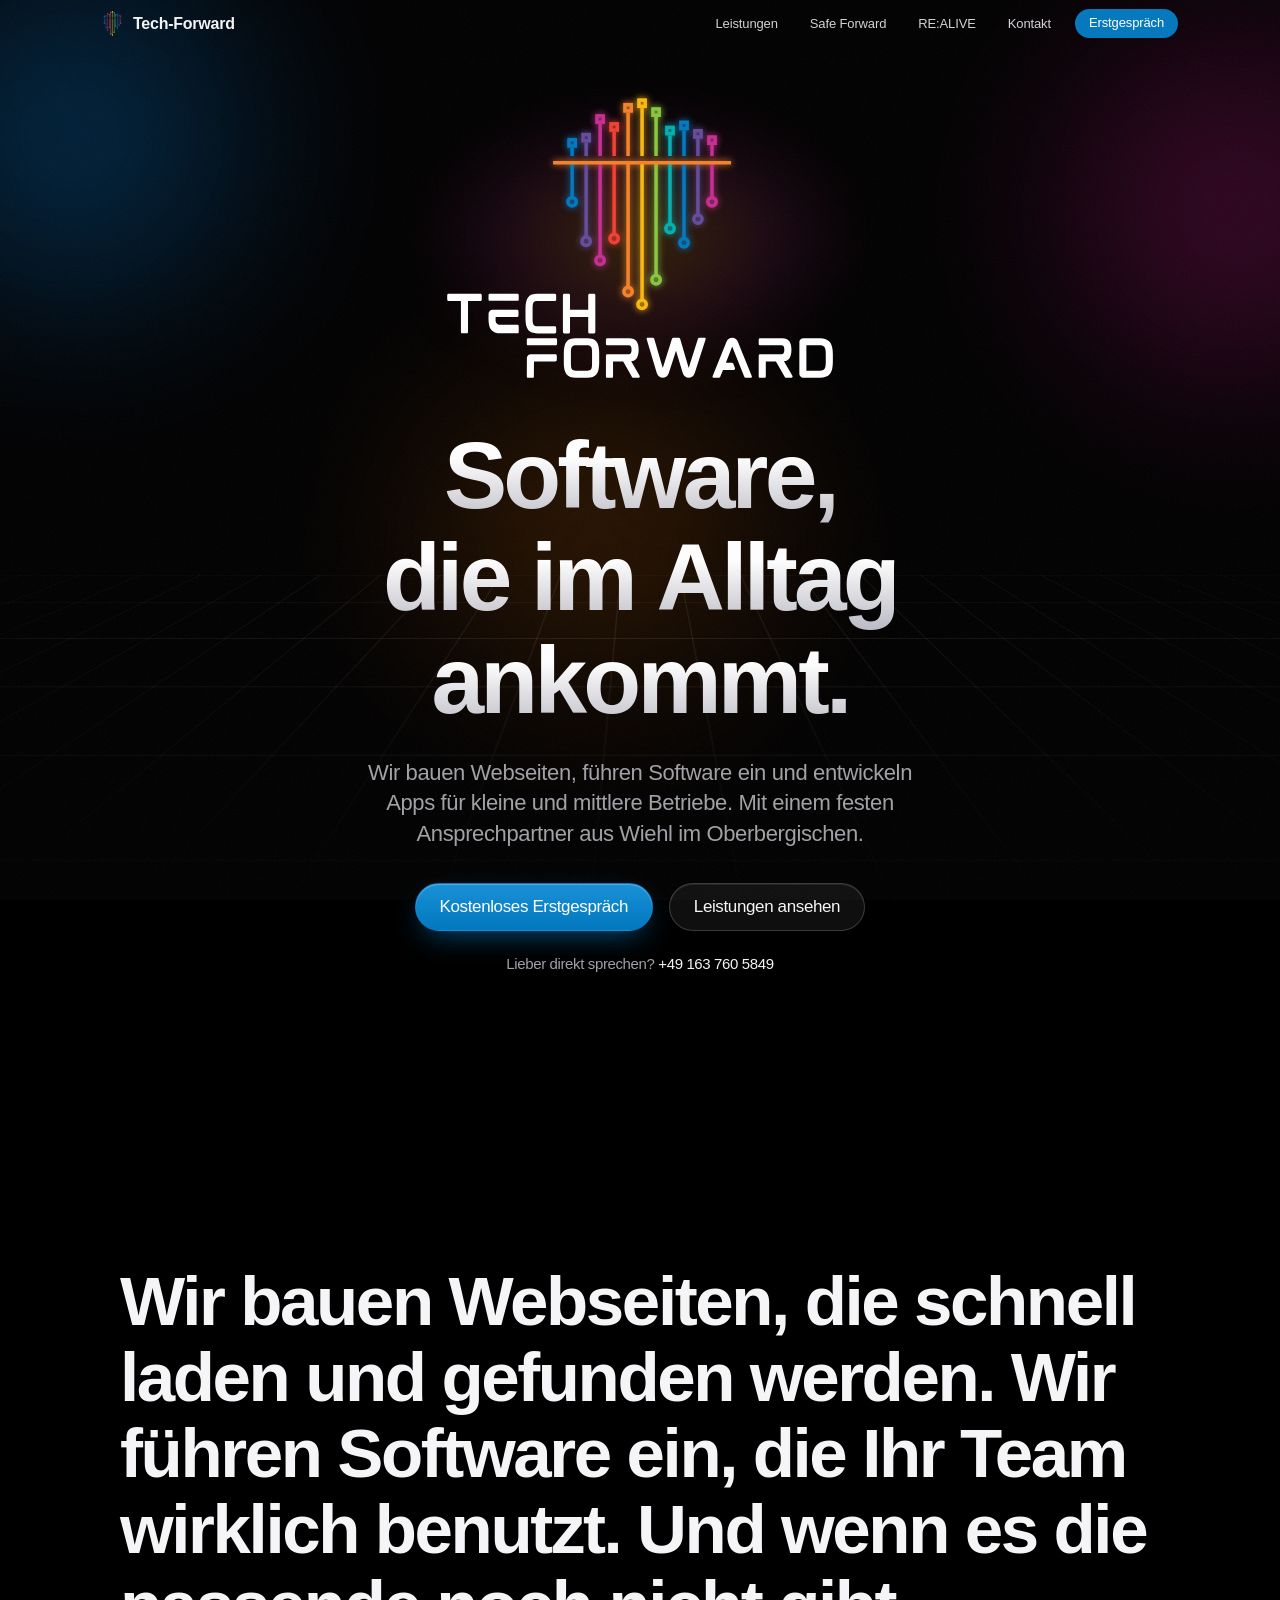
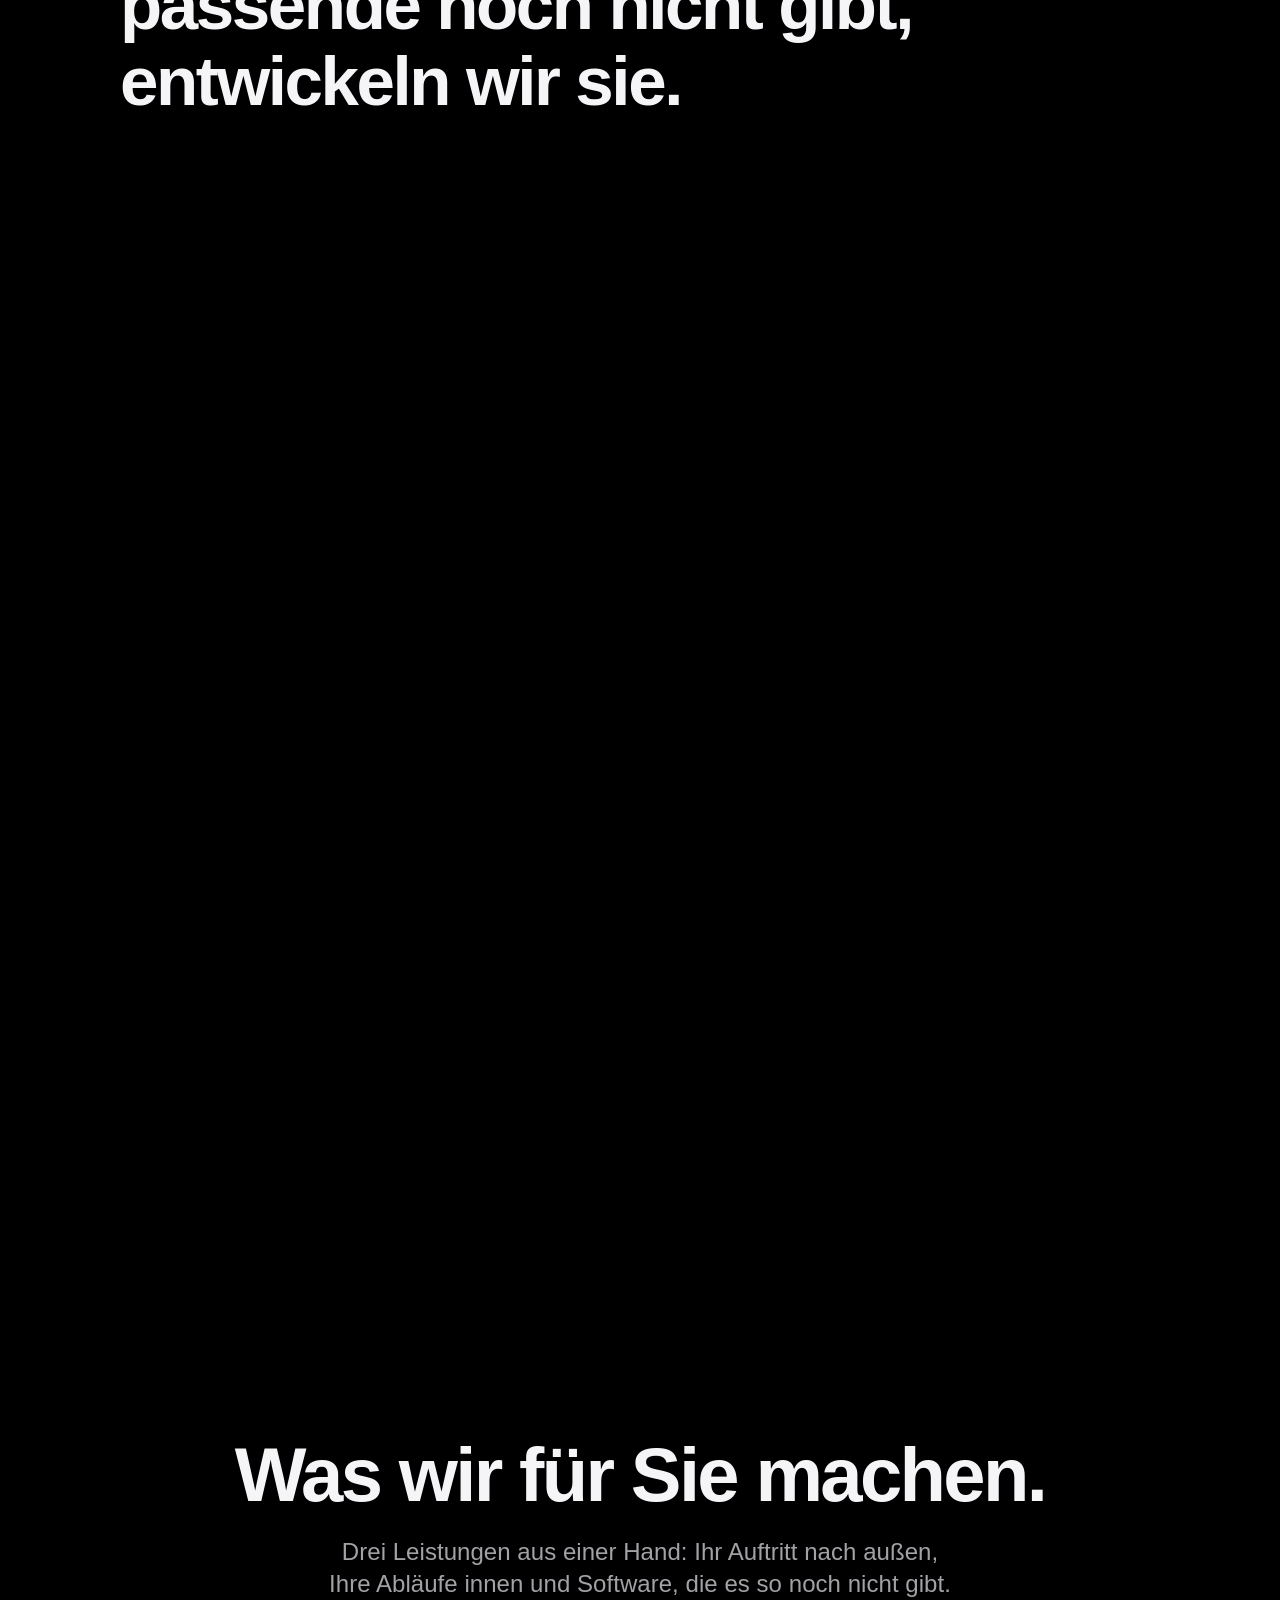
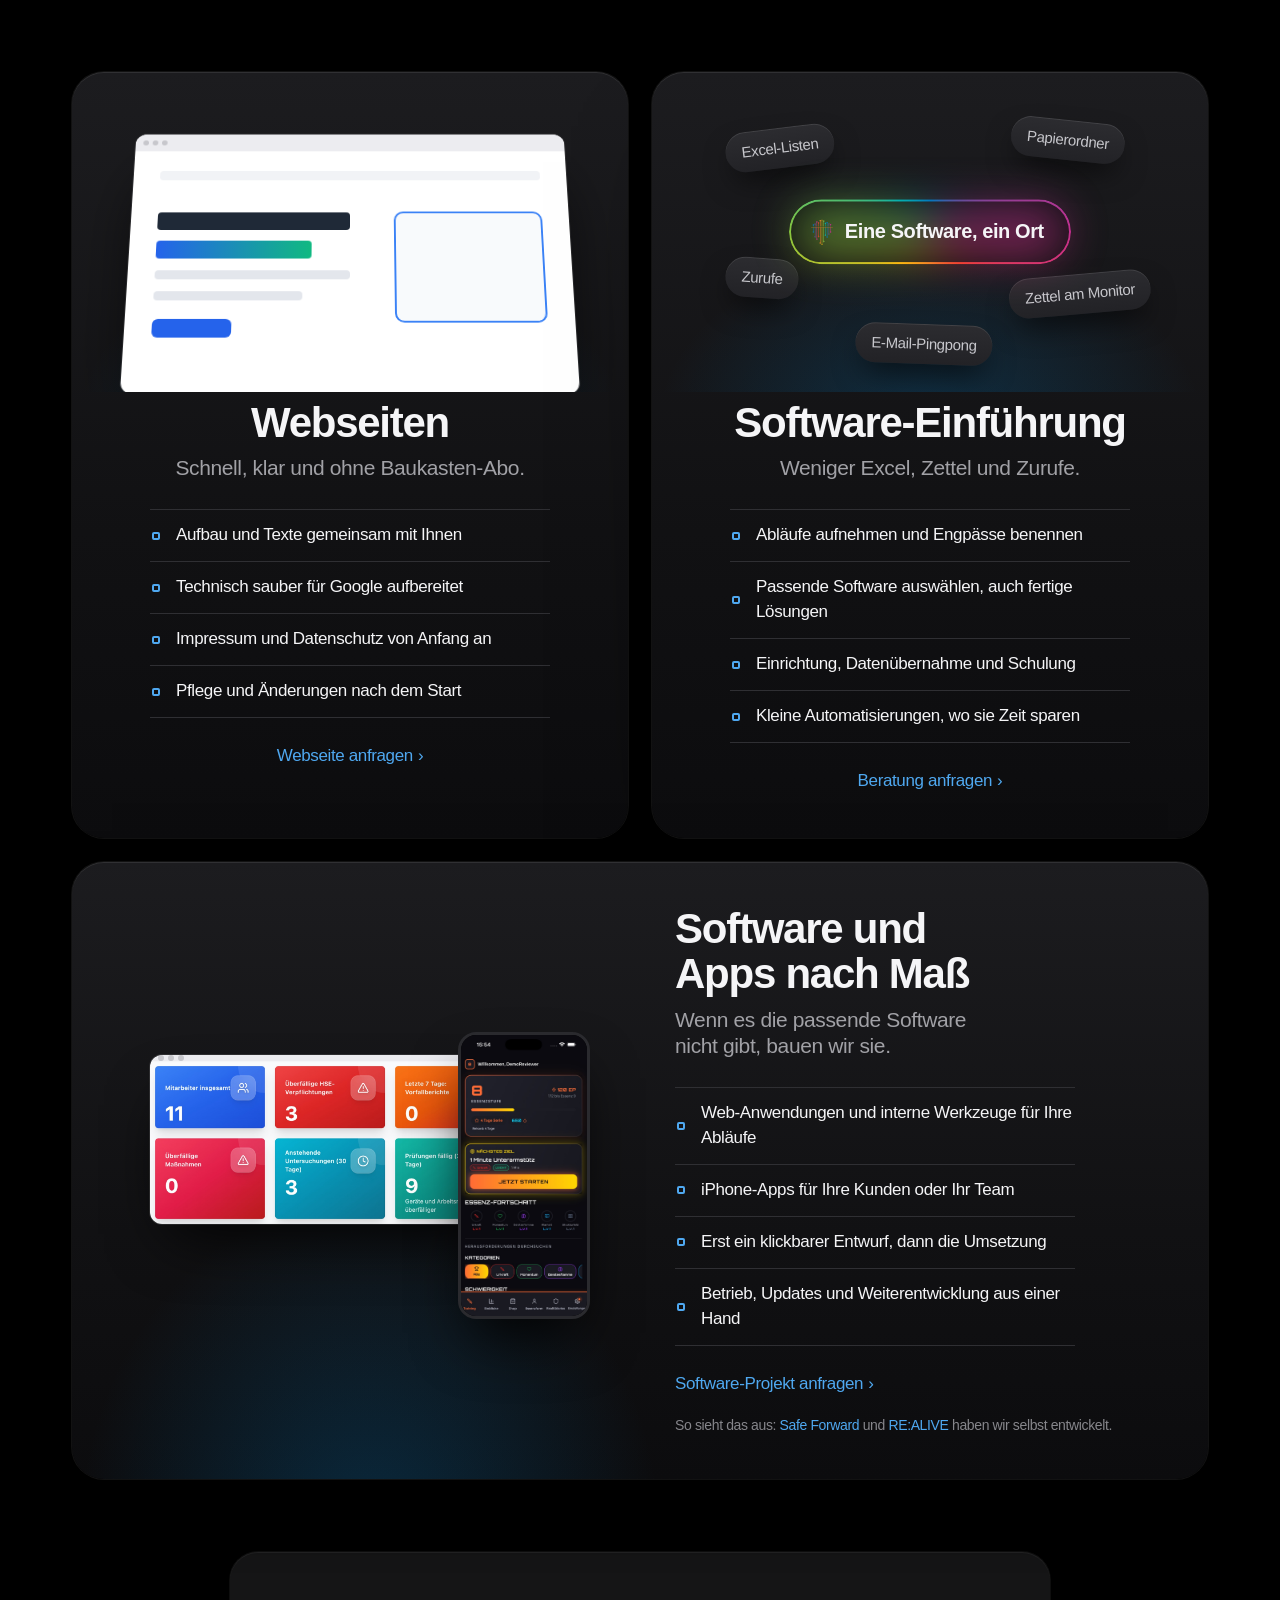
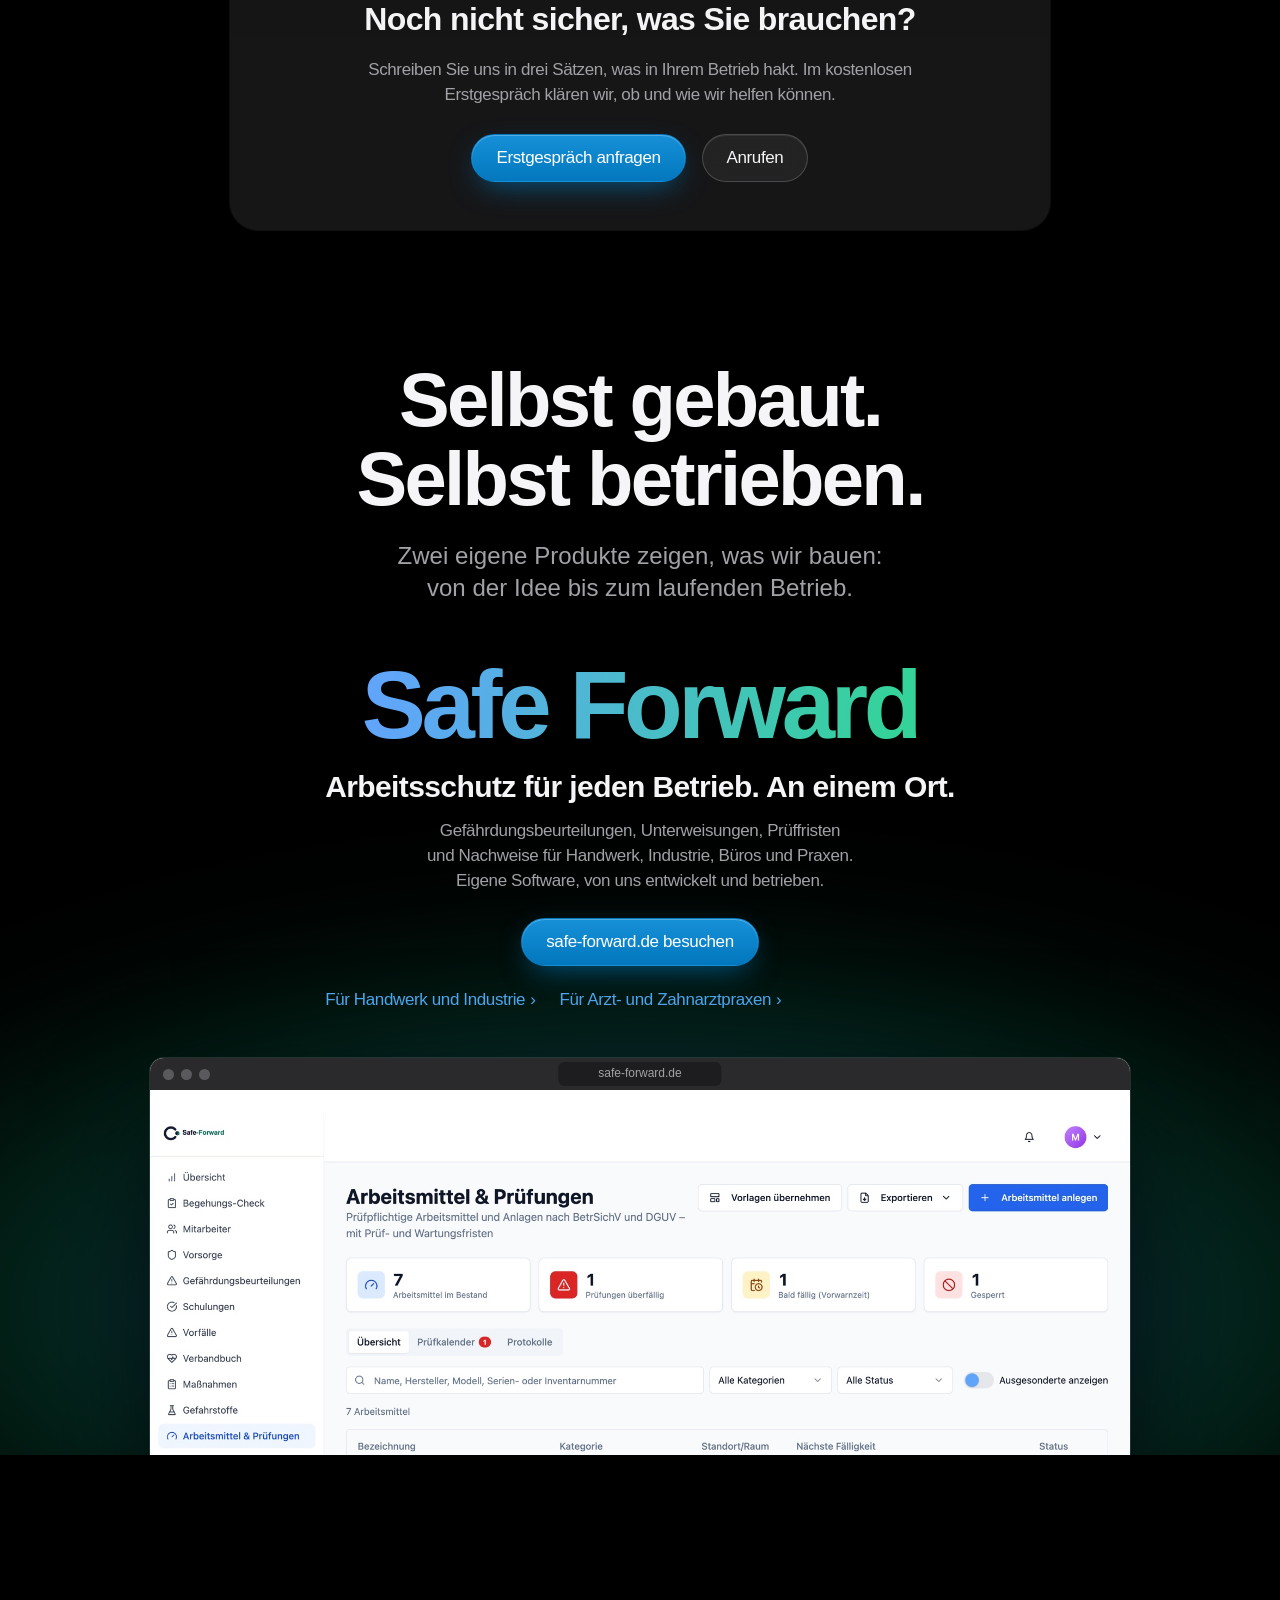
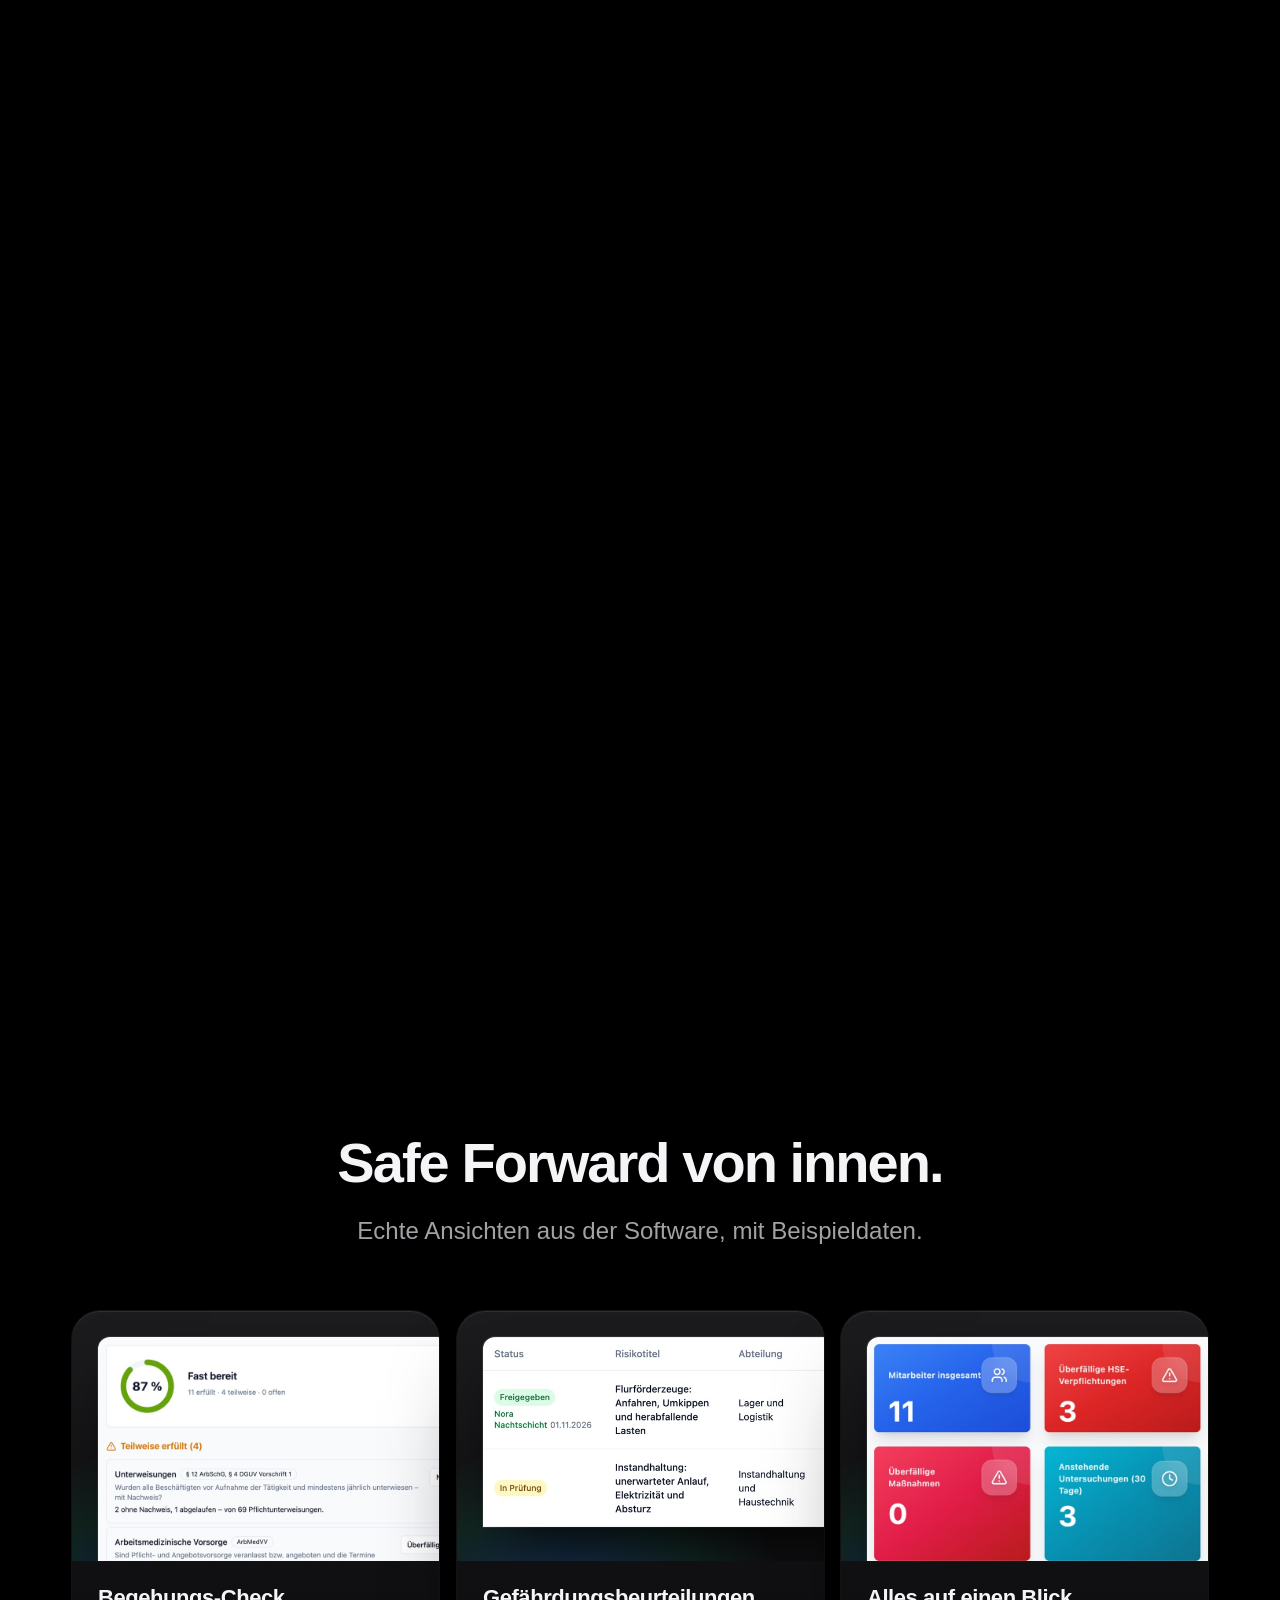
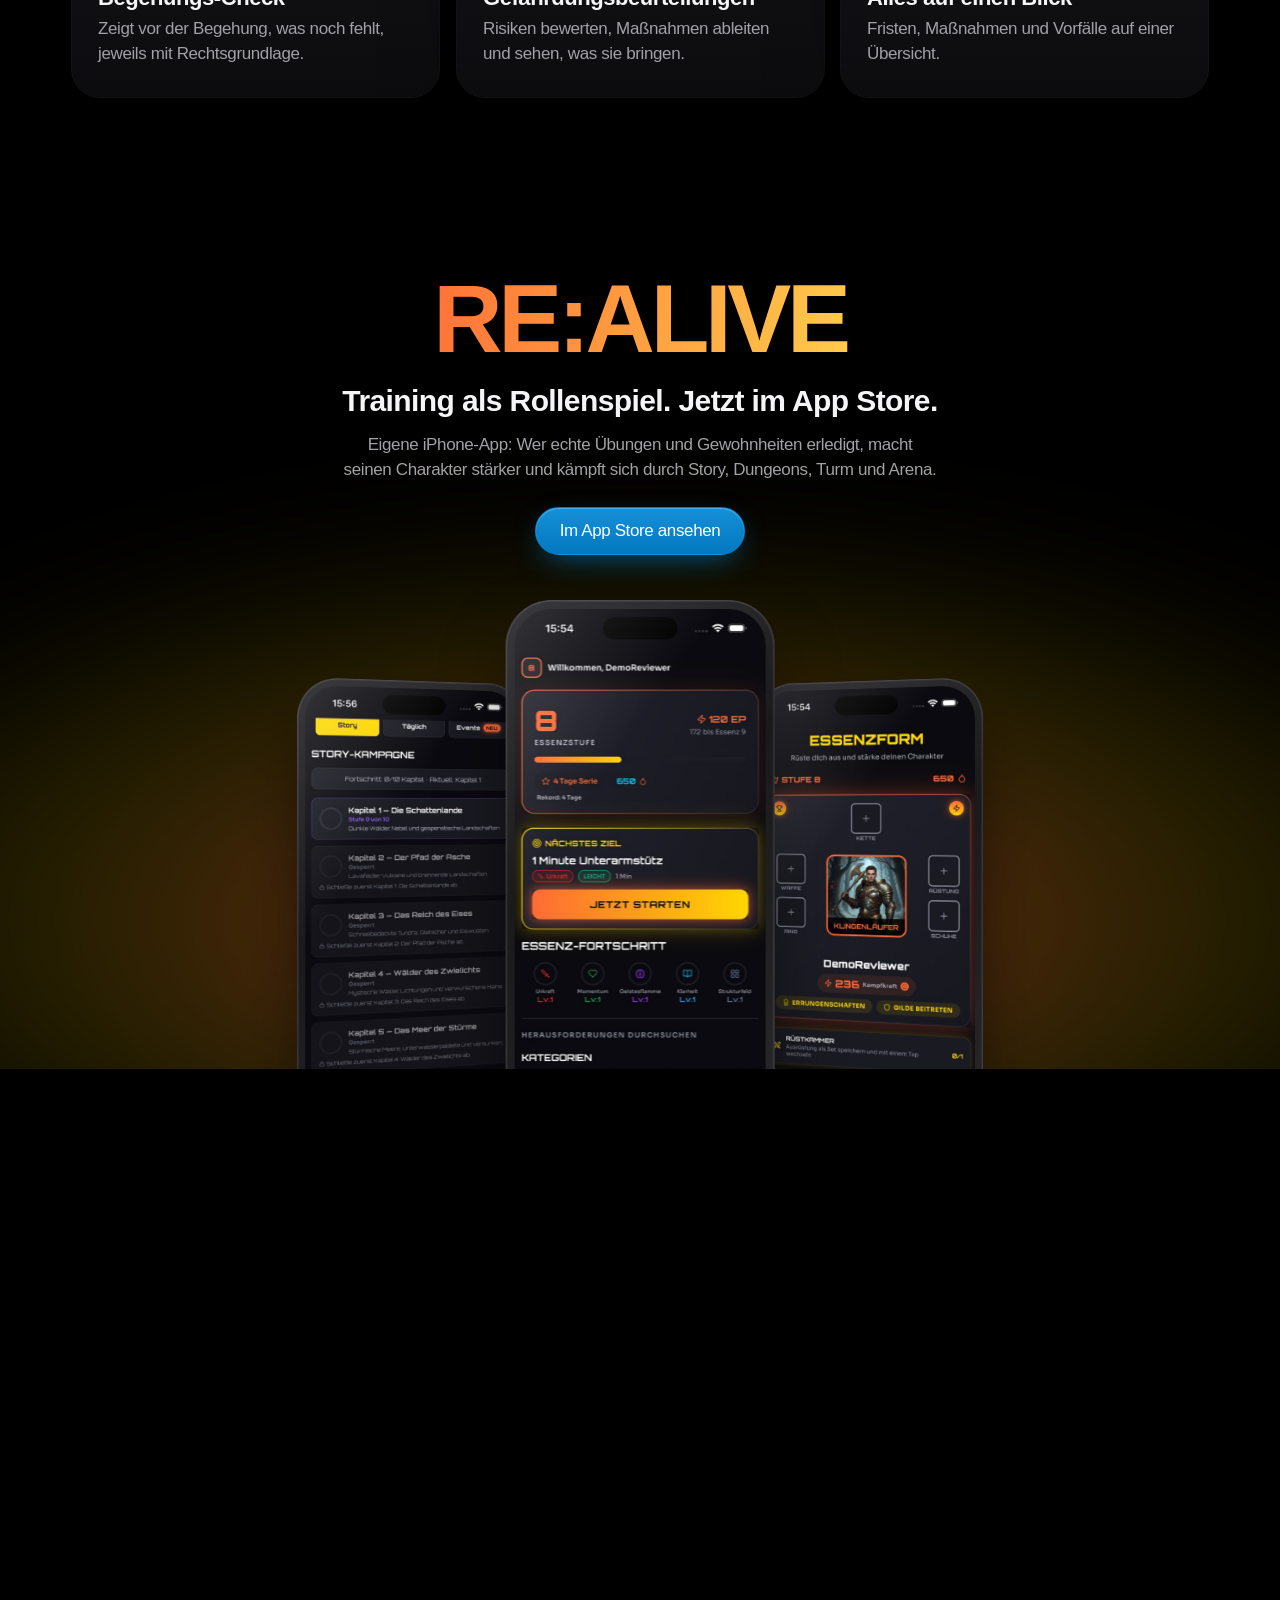
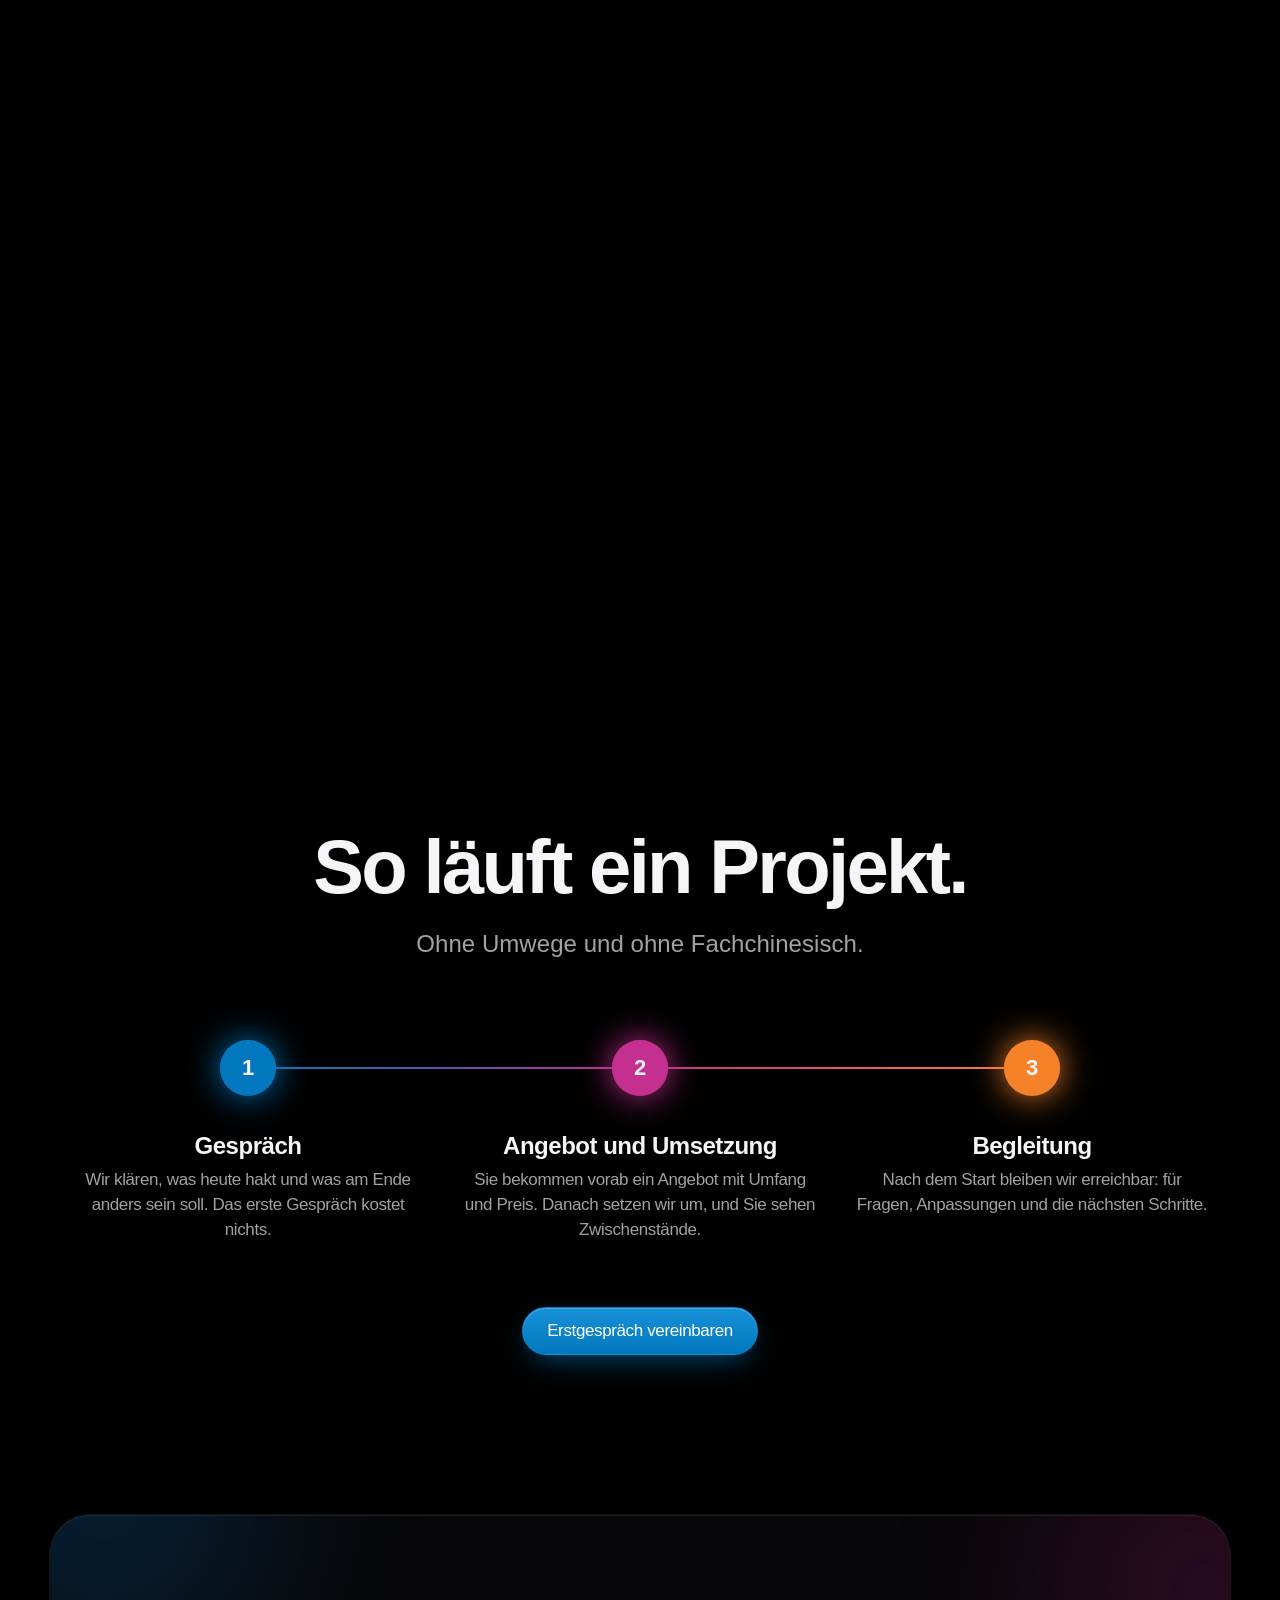
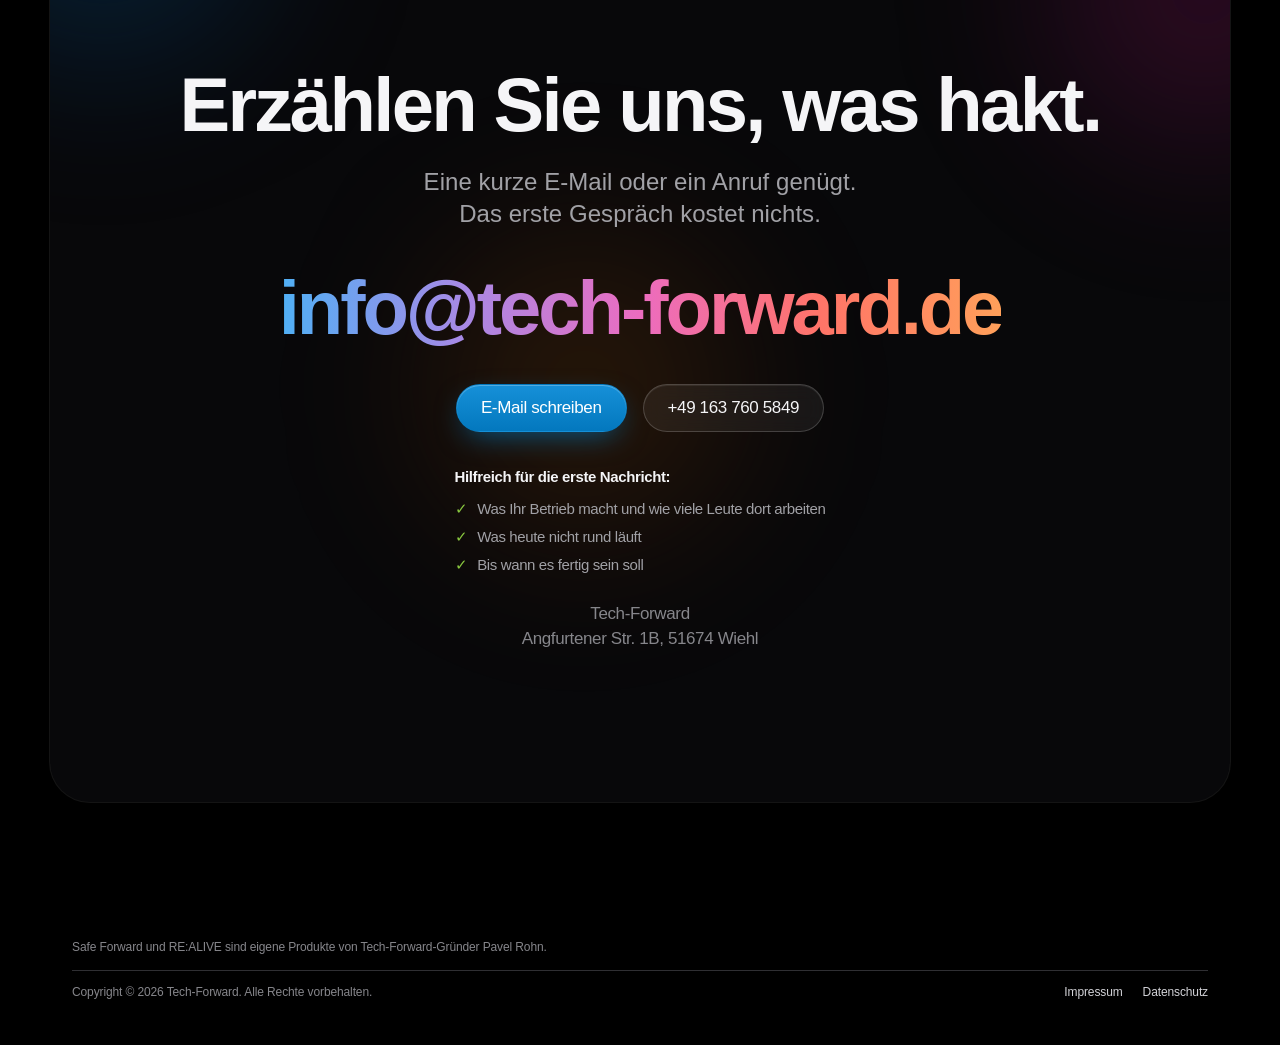
==== commit 2553cc56: "Dritte Leistung: Software und Apps nach Maß; Sitemap und robots.txt Breite Karte mit Safe Forward un" ====
--- a/index.html
+++ b/index.html
@@ -3,24 +3,24 @@
 <head>
   <meta charset="utf-8">
   <meta name="viewport" content="width=device-width, initial-scale=1, viewport-fit=cover">
-  <title>Tech-Forward – Webseiten und Software-Einführung aus Wiehl</title>
-  <meta name="description" content="Tech-Forward aus Wiehl baut Webseiten und führt Software in Betrieben jeder Branche ein. Kostenloses Erstgespräch und ein fester Ansprechpartner.">
+  <title>Tech-Forward – Webseiten, Software und Apps aus Wiehl</title>
+  <meta name="description" content="Tech-Forward aus Wiehl baut Webseiten, führt Software ein und entwickelt Software und Apps nach Maß. Kostenloses Erstgespräch, fester Ansprechpartner.">
   <link rel="canonical" href="https://www.tech-forward.de/">
   <meta name="theme-color" content="#000000">
   <meta property="og:type" content="website">
   <meta property="og:locale" content="de_DE">
   <meta property="og:site_name" content="Tech-Forward">
-  <meta property="og:title" content="Tech-Forward – Webseiten und Software-Einführung aus Wiehl">
-  <meta property="og:description" content="Webseiten und Software-Einführung für Betriebe jeder Branche, aus Wiehl im Oberbergischen. Kostenloses Erstgespräch.">
+  <meta property="og:title" content="Tech-Forward – Webseiten, Software und Apps aus Wiehl">
+  <meta property="og:description" content="Webseiten, Software-Einführung sowie Software und Apps nach Maß für Betriebe jeder Branche, aus Wiehl im Oberbergischen. Kostenloses Erstgespräch.">
   <meta property="og:url" content="https://www.tech-forward.de/">
   <meta property="og:image" content="https://www.tech-forward.de/img/og.png">
   <meta property="og:image:width" content="1200">
   <meta property="og:image:height" content="630">
   <meta name="twitter:card" content="summary_large_image">
   <link rel="icon" href="/favicon.svg" type="image/svg+xml">
-  <link rel="stylesheet" href="/style.css?v=7">
+  <link rel="stylesheet" href="/style.css?v=8">
   <script>document.documentElement.classList.add('js');setTimeout(function(){var h=document.documentElement;if(!h.classList.contains('bereit'))h.classList.remove('js')},4000)</script>
-  <script src="/main.js?v=7" defer></script>
+  <script src="/main.js?v=8" defer></script>
   <script type="application/ld+json">
   {
     "@context": "https://schema.org",
@@ -40,7 +40,7 @@
       "addressCountry": "DE"
     },
     "areaServed": "DE",
-    "knowsAbout": ["Webseiten", "Prozessoptimierung", "Software-Einführung"]
+    "knowsAbout": ["Webseiten", "Prozessoptimierung", "Software-Einführung", "Softwareentwicklung", "App-Entwicklung"]
   }
   </script>
 </head>
@@ -56,7 +56,7 @@
         <li><a href="#realive">RE:ALIVE</a></li>
         <li><a href="#kontakt">Kontakt</a></li>
       </ul>
-      <a class="leiste-cta" href="mailto:info@tech-forward.de?subject=Erstgespr%C3%A4ch%20anfragen&amp;body=Guten%20Tag%2C%0A%0Awir%20interessieren%20uns%20f%C3%BCr%20ein%20kostenloses%20Erstgespr%C3%A4ch.%0A%0ABetrieb%20und%20Branche%3A%0AWorum%20es%20geht%20%28Webseite%2C%20Software%20oder%20beides%29%3A%0AWas%20gerade%20hakt%3A%0AGew%C3%BCnschter%20Zeitraum%3A%0ATelefon%20f%C3%BCr%20R%C3%BCckruf%3A%0A%0AViele%20Gr%C3%BC%C3%9Fe">Erstgespräch</a>
+      <a class="leiste-cta" href="mailto:info@tech-forward.de?subject=Erstgespr%C3%A4ch%20anfragen&amp;body=Guten%20Tag%2C%0A%0Awir%20interessieren%20uns%20f%C3%BCr%20ein%20kostenloses%20Erstgespr%C3%A4ch.%0A%0ABetrieb%20und%20Branche%3A%0AWorum%20es%20geht%20%28Webseite%2C%20Software-Einf%C3%BChrung%2C%20eigene%20Software%20oder%20App%29%3A%0AWas%20gerade%20hakt%3A%0AGew%C3%BCnschter%20Zeitraum%3A%0ATelefon%20f%C3%BCr%20R%C3%BCckruf%3A%0A%0AViele%20Gr%C3%BC%C3%9Fe">Erstgespräch</a>
     </nav>
   </header>
 
@@ -79,9 +79,9 @@
 <g class="buchstabe" style="--b:10" fill="#ffffff"><g transform="translate(228.42877, 111.764529)"><g><path d="M 10.191406 -8.519531 C 10.058594 -9.082031 9.828125 -9.550781 9.550781 -9.921875 C 9.253906 -10.285156 8.867188 -10.5625 8.414062 -10.738281 C 7.960938 -10.910156 7.425781 -11.003906 6.796875 -11.003906 L 2.136719 -11.003906 L 2.136719 -10.992188 C 1.75 -10.964844 1.414062 -10.75 1.214844 -10.429688 C 1.160156 -10.324219 1.109375 -10.203125 1.082031 -10.097656 L 1.070312 -0.976562 C 1.09375 -0.828125 1.148438 -0.679688 1.214844 -0.5625 C 1.429688 -0.199219 1.816406 0.0117188 2.230469 0.0117188 L 6.796875 0.0117188 C 7.425781 0.0117188 7.972656 -0.0820312 8.414062 -0.253906 C 8.867188 -0.425781 9.253906 -0.707031 9.550781 -1.082031 C 9.828125 -1.441406 10.058594 -1.910156 10.191406 -2.472656 C 10.324219 -3.03125 10.390625 -3.699219 10.390625 -4.449219 L 10.390625 -6.542969 C 10.390625 -7.292969 10.324219 -7.960938 10.191406 -8.519531 Z M 3.03125 -2.042969 L 3.03125 -8.949219 C 3.03125 -9 3.046875 -9.027344 3.058594 -9.027344 L 6.757812 -9.027344 C 7.066406 -9.027344 7.332031 -8.988281 7.546875 -8.90625 C 7.757812 -8.828125 7.917969 -8.722656 8.039062 -8.546875 C 8.171875 -8.375 8.265625 -8.148438 8.320312 -7.867188 C 8.375 -7.558594 8.414062 -7.183594 8.414062 -6.746094 L 8.414062 -4.246094 C 8.414062 -3.804688 8.375 -3.433594 8.320312 -3.136719 C 8.265625 -2.84375 8.171875 -2.617188 8.039062 -2.445312 C 7.917969 -2.285156 7.757812 -2.164062 7.546875 -2.082031 C 7.332031 -2.003906 7.066406 -1.976562 6.757812 -1.976562 L 3.046875 -1.976562 C 3.046875 -1.976562 3.03125 -1.988281 3.03125 -2.042969 Z M 3.03125 -2.042969 "></path></g></g></g></g></svg>
         </div>
         <h1 id="titel" data-woerter>Software, die im Alltag ankommt.</h1>
-        <p class="start-text">Wir bauen Webseiten und führen Software in kleinen und mittleren Betrieben ein. Mit einem festen Ansprechpartner aus Wiehl im Oberbergischen.</p>
+        <p class="start-text">Wir bauen Webseiten, führen Software ein und entwickeln Apps für kleine und mittlere Betriebe. Mit einem festen Ansprechpartner aus Wiehl im Oberbergischen.</p>
         <div class="knoepfe">
-          <a class="pille" data-magnet href="mailto:info@tech-forward.de?subject=Erstgespr%C3%A4ch%20anfragen&amp;body=Guten%20Tag%2C%0A%0Awir%20interessieren%20uns%20f%C3%BCr%20ein%20kostenloses%20Erstgespr%C3%A4ch.%0A%0ABetrieb%20und%20Branche%3A%0AWorum%20es%20geht%20%28Webseite%2C%20Software%20oder%20beides%29%3A%0AWas%20gerade%20hakt%3A%0AGew%C3%BCnschter%20Zeitraum%3A%0ATelefon%20f%C3%BCr%20R%C3%BCckruf%3A%0A%0AViele%20Gr%C3%BC%C3%9Fe">Kostenloses Erstgespräch</a>
+          <a class="pille" data-magnet href="mailto:info@tech-forward.de?subject=Erstgespr%C3%A4ch%20anfragen&amp;body=Guten%20Tag%2C%0A%0Awir%20interessieren%20uns%20f%C3%BCr%20ein%20kostenloses%20Erstgespr%C3%A4ch.%0A%0ABetrieb%20und%20Branche%3A%0AWorum%20es%20geht%20%28Webseite%2C%20Software-Einf%C3%BChrung%2C%20eigene%20Software%20oder%20App%29%3A%0AWas%20gerade%20hakt%3A%0AGew%C3%BCnschter%20Zeitraum%3A%0ATelefon%20f%C3%BCr%20R%C3%BCckruf%3A%0A%0AViele%20Gr%C3%BC%C3%9Fe">Kostenloses Erstgespräch</a>
           <a class="pille pille-rahmen" data-magnet href="#leistungen">Leistungen ansehen</a>
         </div>
         <p class="anruf-zeile">Lieber direkt sprechen? <a href="tel:+491637605849">+49 163 760 5849</a></p>
@@ -90,14 +90,14 @@
 
     <section class="aussage" data-szene aria-label="Worum es geht">
       <div class="aussage-klebe">
-        <p class="aussage-text">Wir bauen Webseiten, die schnell laden und gefunden werden. Und wir führen Software ein, die Ihr Team wirklich benutzt. Verständlich, persönlich und mit einem festen Ansprechpartner.</p>
+        <p class="aussage-text">Wir bauen Webseiten, die schnell laden und gefunden werden. Wir führen Software ein, die Ihr Team wirklich benutzt. Und wenn es die passende noch nicht gibt, entwickeln wir sie.</p>
       </div>
     </section>
 
     <section class="bereich" id="leistungen" aria-labelledby="leistungen-titel">
       <div class="kopfzeile" data-zeigen>
         <h2 class="gross" id="leistungen-titel" data-woerter>Was wir für Sie machen.</h2>
-        <p class="unterzeile">Zwei Dinge, die zusammengehören: wie Ihr Betrieb nach außen auftritt und wie es innen läuft.</p>
+        <p class="unterzeile">Drei Leistungen aus einer Hand: Ihr Auftritt nach außen, Ihre Abläufe innen und Software, die es so noch nicht gibt.</p>
       </div>
       <div class="karten">
         <div class="karte-huelle" data-zeigen>
@@ -155,12 +155,37 @@
             </div>
           </article>
         </div>
+        <div class="karte-huelle karte-breit-huelle" data-zeigen style="--verz:.18s">
+          <article class="karte karte-breit" data-kippen aria-labelledby="app-titel">
+            <div class="karte-bild" data-schleife aria-hidden="true">
+              <div class="geraete">
+                <div class="geraet-browser">
+                  <div class="mini-leiste"><i></i><i></i><i></i></div>
+                  <img src="/img/sf-app-kacheln.jpg" alt="" width="1300" height="588" loading="lazy">
+                </div>
+                <div class="geraet-handy"><img src="/img/realive-01-training.jpg" alt="" width="644" height="1400" loading="lazy"></div>
+              </div>
+            </div>
+            <div class="karte-text">
+              <h3 id="app-titel">Software und Apps nach Maß</h3>
+              <p class="karte-claim">Wenn es die passende Software nicht gibt, bauen wir sie.</p>
+              <ul class="punkte">
+                <li>Web-Anwendungen und interne Werkzeuge für Ihre Abläufe</li>
+                <li>iPhone-Apps für Ihre Kunden oder Ihr Team</li>
+                <li>Erst ein klickbarer Entwurf, dann die Umsetzung</li>
+                <li>Betrieb, Updates und Weiterentwicklung aus einer Hand</li>
+              </ul>
+              <a class="weiter" href="mailto:info@tech-forward.de?subject=Anfrage%20Software%20oder%20App&amp;body=Guten%20Tag%2C%0A%0Awir%20haben%20eine%20Idee%20f%C3%BCr%20eine%20eigene%20Software%20oder%20App.%0A%0ABetrieb%20und%20Branche%3A%0AWas%20die%20Software%20k%C3%B6nnen%20soll%3A%0AWer%20sie%20nutzen%20soll%20%28Team%2C%20Kunden%29%3A%0AWas%20es%20heute%20schon%20gibt%20%28z.%20B.%20Excel-Listen%2C%20altes%20Programm%29%3A%0AGew%C3%BCnschter%20Zeitraum%3A%0ATelefon%20f%C3%BCr%20R%C3%BCckruf%3A%0A%0AViele%20Gr%C3%BC%C3%9Fe">Software-Projekt anfragen</a>
+              <p class="karte-beleg">So sieht das aus: <a href="#safe-forward">Safe Forward</a> und <a href="#realive">RE:ALIVE</a> haben wir selbst entwickelt.</p>
+            </div>
+          </article>
+        </div>
       </div>
       <div class="cta-band" data-zeigen>
         <p class="cta-band-titel">Noch nicht sicher, was Sie brauchen?</p>
         <p class="cta-band-text">Schreiben Sie uns in drei Sätzen, was in Ihrem Betrieb hakt. Im kostenlosen Erstgespräch klären wir, ob und wie wir helfen können.</p>
         <div class="knoepfe">
-          <a class="pille" data-magnet href="mailto:info@tech-forward.de?subject=Erstgespr%C3%A4ch%20anfragen&amp;body=Guten%20Tag%2C%0A%0Awir%20interessieren%20uns%20f%C3%BCr%20ein%20kostenloses%20Erstgespr%C3%A4ch.%0A%0ABetrieb%20und%20Branche%3A%0AWorum%20es%20geht%20%28Webseite%2C%20Software%20oder%20beides%29%3A%0AWas%20gerade%20hakt%3A%0AGew%C3%BCnschter%20Zeitraum%3A%0ATelefon%20f%C3%BCr%20R%C3%BCckruf%3A%0A%0AViele%20Gr%C3%BC%C3%9Fe">Erstgespräch anfragen</a>
+          <a class="pille" data-magnet href="mailto:info@tech-forward.de?subject=Erstgespr%C3%A4ch%20anfragen&amp;body=Guten%20Tag%2C%0A%0Awir%20interessieren%20uns%20f%C3%BCr%20ein%20kostenloses%20Erstgespr%C3%A4ch.%0A%0ABetrieb%20und%20Branche%3A%0AWorum%20es%20geht%20%28Webseite%2C%20Software-Einf%C3%BChrung%2C%20eigene%20Software%20oder%20App%29%3A%0AWas%20gerade%20hakt%3A%0AGew%C3%BCnschter%20Zeitraum%3A%0ATelefon%20f%C3%BCr%20R%C3%BCckruf%3A%0A%0AViele%20Gr%C3%BC%C3%9Fe">Erstgespräch anfragen</a>
           <a class="pille pille-rahmen" data-magnet href="tel:+491637605849">Anrufen</a>
         </div>
       </div>
@@ -169,7 +194,7 @@
     <section class="produkte" aria-labelledby="produkte-titel">
       <div class="kopfzeile" data-zeigen>
         <h2 class="gross" id="produkte-titel" data-woerter>Selbst gebaut. Selbst betrieben.</h2>
-        <p class="unterzeile">Zwei eigene Produkte zeigen, wie wir arbeiten: von der Idee bis zum laufenden Betrieb.</p>
+        <p class="unterzeile">Zwei eigene Produkte zeigen, was wir bauen: von der Idee bis zum laufenden Betrieb.</p>
       </div>
 
       <section class="szene szene-sf" id="safe-forward" data-szene aria-labelledby="sf-titel">
@@ -261,7 +286,7 @@
         </li>
       </ol>
       <div class="knoepfe ablauf-knoepfe" data-zeigen>
-        <a class="pille" data-magnet href="mailto:info@tech-forward.de?subject=Erstgespr%C3%A4ch%20anfragen&amp;body=Guten%20Tag%2C%0A%0Awir%20interessieren%20uns%20f%C3%BCr%20ein%20kostenloses%20Erstgespr%C3%A4ch.%0A%0ABetrieb%20und%20Branche%3A%0AWorum%20es%20geht%20%28Webseite%2C%20Software%20oder%20beides%29%3A%0AWas%20gerade%20hakt%3A%0AGew%C3%BCnschter%20Zeitraum%3A%0ATelefon%20f%C3%BCr%20R%C3%BCckruf%3A%0A%0AViele%20Gr%C3%BC%C3%9Fe">Erstgespräch vereinbaren</a>
+        <a class="pille" data-magnet href="mailto:info@tech-forward.de?subject=Erstgespr%C3%A4ch%20anfragen&amp;body=Guten%20Tag%2C%0A%0Awir%20interessieren%20uns%20f%C3%BCr%20ein%20kostenloses%20Erstgespr%C3%A4ch.%0A%0ABetrieb%20und%20Branche%3A%0AWorum%20es%20geht%20%28Webseite%2C%20Software-Einf%C3%BChrung%2C%20eigene%20Software%20oder%20App%29%3A%0AWas%20gerade%20hakt%3A%0AGew%C3%BCnschter%20Zeitraum%3A%0ATelefon%20f%C3%BCr%20R%C3%BCckruf%3A%0A%0AViele%20Gr%C3%BC%C3%9Fe">Erstgespräch vereinbaren</a>
       </div>
     </section>
 
@@ -272,7 +297,7 @@
         <p class="unterzeile">Eine kurze E-Mail oder ein Anruf genügt. Das erste Gespräch kostet nichts.</p>
         <a class="mail-gross" href="mailto:info@tech-forward.de">info@tech-forward.de</a>
         <div class="knoepfe">
-          <a class="pille" data-magnet href="mailto:info@tech-forward.de?subject=Erstgespr%C3%A4ch%20anfragen&amp;body=Guten%20Tag%2C%0A%0Awir%20interessieren%20uns%20f%C3%BCr%20ein%20kostenloses%20Erstgespr%C3%A4ch.%0A%0ABetrieb%20und%20Branche%3A%0AWorum%20es%20geht%20%28Webseite%2C%20Software%20oder%20beides%29%3A%0AWas%20gerade%20hakt%3A%0AGew%C3%BCnschter%20Zeitraum%3A%0ATelefon%20f%C3%BCr%20R%C3%BCckruf%3A%0A%0AViele%20Gr%C3%BC%C3%9Fe">E-Mail schreiben</a>
+          <a class="pille" data-magnet href="mailto:info@tech-forward.de?subject=Erstgespr%C3%A4ch%20anfragen&amp;body=Guten%20Tag%2C%0A%0Awir%20interessieren%20uns%20f%C3%BCr%20ein%20kostenloses%20Erstgespr%C3%A4ch.%0A%0ABetrieb%20und%20Branche%3A%0AWorum%20es%20geht%20%28Webseite%2C%20Software-Einf%C3%BChrung%2C%20eigene%20Software%20oder%20App%29%3A%0AWas%20gerade%20hakt%3A%0AGew%C3%BCnschter%20Zeitraum%3A%0ATelefon%20f%C3%BCr%20R%C3%BCckruf%3A%0A%0AViele%20Gr%C3%BC%C3%9Fe">E-Mail schreiben</a>
           <a class="pille pille-rahmen" data-magnet href="tel:+491637605849">+49 163 760 5849</a>
         </div>
         <ul class="start-hilfe">
@@ -286,7 +311,7 @@
   </main>
 
   <div class="leiste-mobil" aria-label="Schnellkontakt">
-    <a class="pille" href="mailto:info@tech-forward.de?subject=Erstgespr%C3%A4ch%20anfragen&amp;body=Guten%20Tag%2C%0A%0Awir%20interessieren%20uns%20f%C3%BCr%20ein%20kostenloses%20Erstgespr%C3%A4ch.%0A%0ABetrieb%20und%20Branche%3A%0AWorum%20es%20geht%20%28Webseite%2C%20Software%20oder%20beides%29%3A%0AWas%20gerade%20hakt%3A%0AGew%C3%BCnschter%20Zeitraum%3A%0ATelefon%20f%C3%BCr%20R%C3%BCckruf%3A%0A%0AViele%20Gr%C3%BC%C3%9Fe">Erstgespräch anfragen</a>
+    <a class="pille" href="mailto:info@tech-forward.de?subject=Erstgespr%C3%A4ch%20anfragen&amp;body=Guten%20Tag%2C%0A%0Awir%20interessieren%20uns%20f%C3%BCr%20ein%20kostenloses%20Erstgespr%C3%A4ch.%0A%0ABetrieb%20und%20Branche%3A%0AWorum%20es%20geht%20%28Webseite%2C%20Software-Einf%C3%BChrung%2C%20eigene%20Software%20oder%20App%29%3A%0AWas%20gerade%20hakt%3A%0AGew%C3%BCnschter%20Zeitraum%3A%0ATelefon%20f%C3%BCr%20R%C3%BCckruf%3A%0A%0AViele%20Gr%C3%BC%C3%9Fe">Erstgespräch anfragen</a>
     <a class="pille pille-rahmen" href="tel:+491637605849" aria-label="Anrufen: +49 163 760 5849">Anrufen</a>
   </div>
 
--- a/style.css
+++ b/style.css
@@ -1616,3 +1616,91 @@
     padding-bottom: calc(96px + env(safe-area-inset-bottom, 0px));
   }
 }
+
+/* ---------- Dritte Leistung: Software und Apps nach Maß ---------- */
+.geraete {
+  position: relative;
+  width: min(440px, 86%);
+  aspect-ratio: 16 / 10;
+  max-width: 100%;
+}
+.geraet-browser {
+  position: absolute;
+  left: 0;
+  top: 8%;
+  width: 82%;
+  border-radius: 12px;
+  overflow: hidden;
+  background: #0e0e10;
+  box-shadow: 0 0 0 1px rgba(255, 255, 255, 0.1), 0 30px 60px -20px rgba(0, 0, 0, 0.9);
+}
+.geraet-browser img {
+  display: block;
+  width: 100%;
+  height: auto;
+}
+.geraet-handy {
+  position: absolute;
+  right: 0;
+  bottom: -4%;
+  width: 30%;
+  aspect-ratio: 644 / 1400;
+  border-radius: 18px;
+  overflow: hidden;
+  border: 3px solid #2a2a2e;
+  background: #000;
+  box-shadow: 0 30px 60px -16px rgba(0, 0, 0, 0.95);
+}
+.geraet-handy img {
+  display: block;
+  width: 100%;
+  height: 100%;
+  object-fit: cover;
+}
+.laeuft .geraet-browser {
+  animation: schweben 7s ease-in-out infinite;
+}
+.laeuft .geraet-handy {
+  animation: schweben 6s ease-in-out -2s infinite reverse;
+}
+@keyframes schweben {
+  0%, 100% { transform: translateY(0); }
+  50% { transform: translateY(-8px); }
+}
+.karte-beleg {
+  margin: 18px 0 0;
+  color: var(--grau);
+  font-size: 14px;
+}
+.karte-beleg a {
+  color: var(--link);
+}
+@media (min-width: 900px) {
+  .karte-breit-huelle {
+    grid-column: 1 / -1;
+  }
+  .karte-breit {
+    display: grid;
+    grid-template-columns: 1.1fr 1fr;
+    align-items: center;
+    text-align: left;
+  }
+  .karte-breit .karte-bild {
+    height: 100%;
+    min-height: 420px;
+  }
+  .karte-breit .karte-text {
+    padding: 44px 48px 44px 8px;
+  }
+  .karte-breit .punkte {
+    margin-left: 0;
+  }
+}
+.ruhig .geraet-browser,
+.ruhig .geraet-handy {
+  animation: none;
+}
+.karte h3,
+.karte-claim {
+  text-wrap: balance;
+}
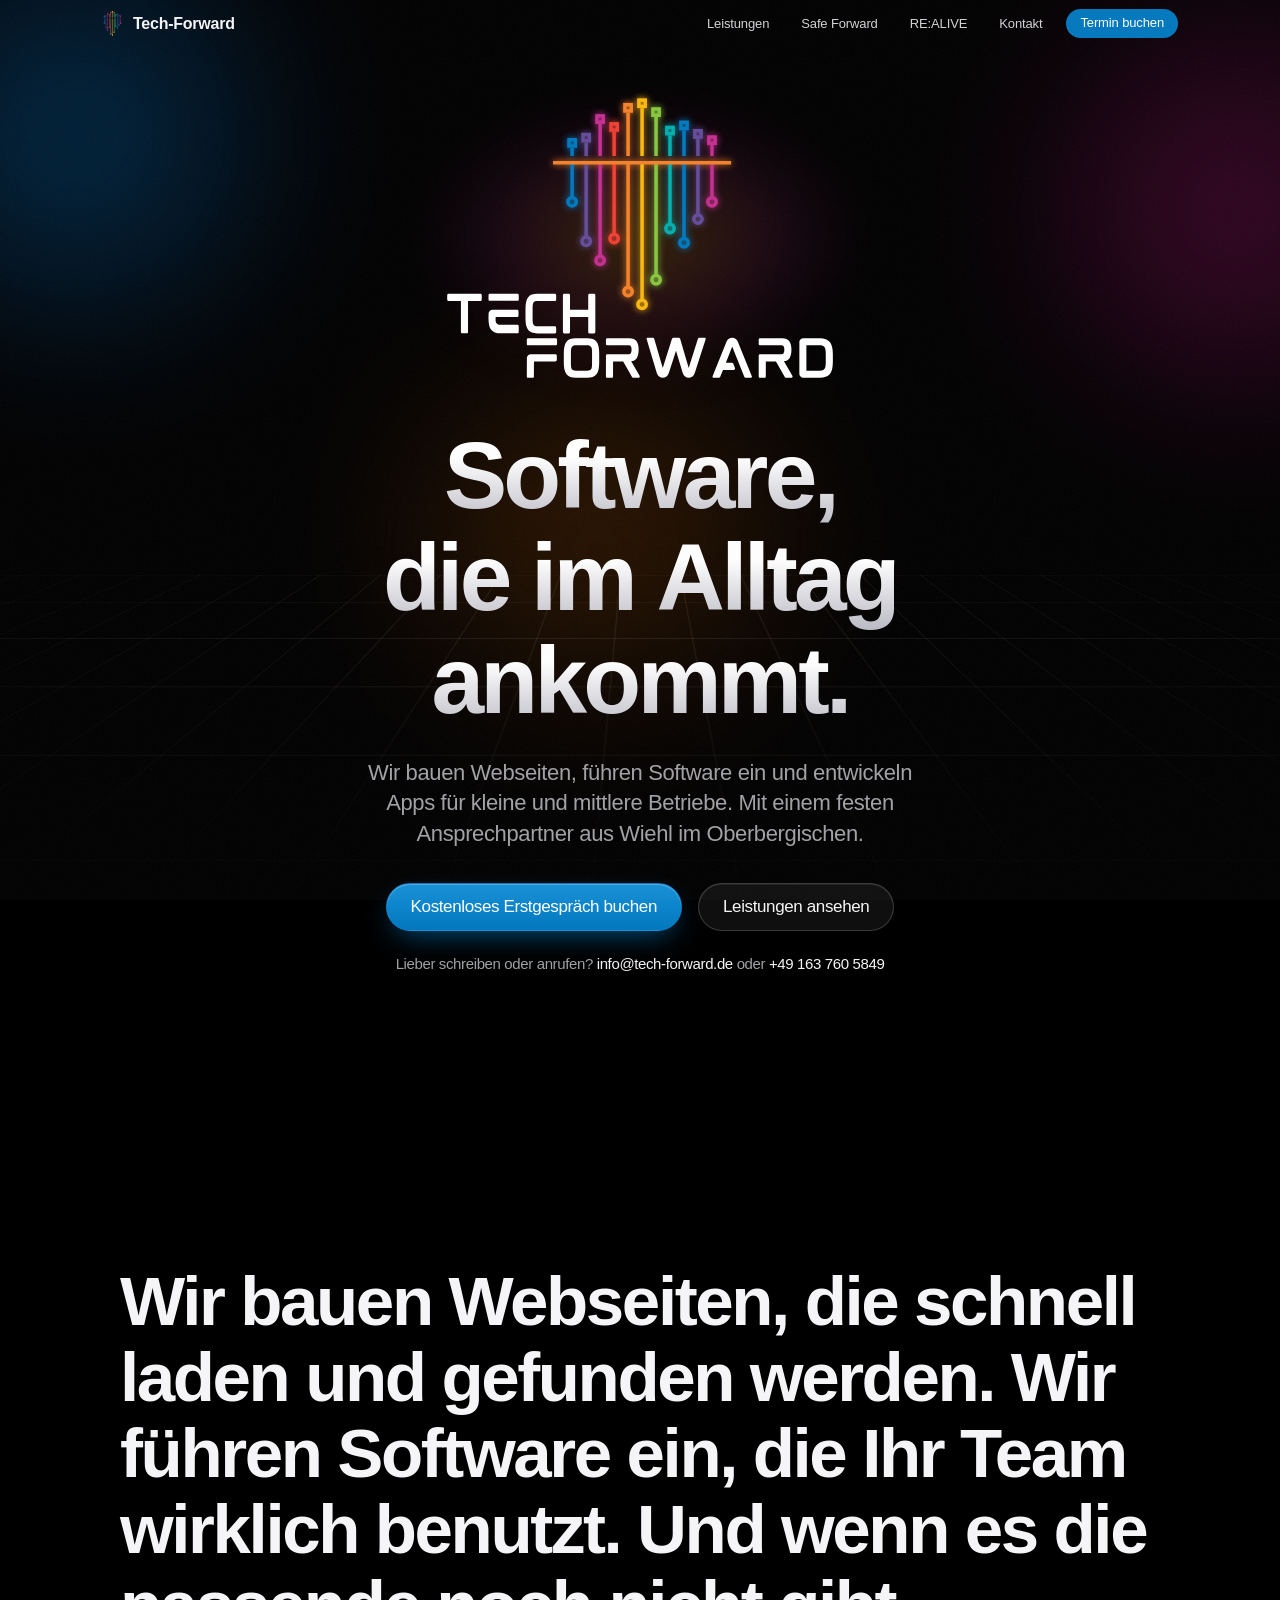
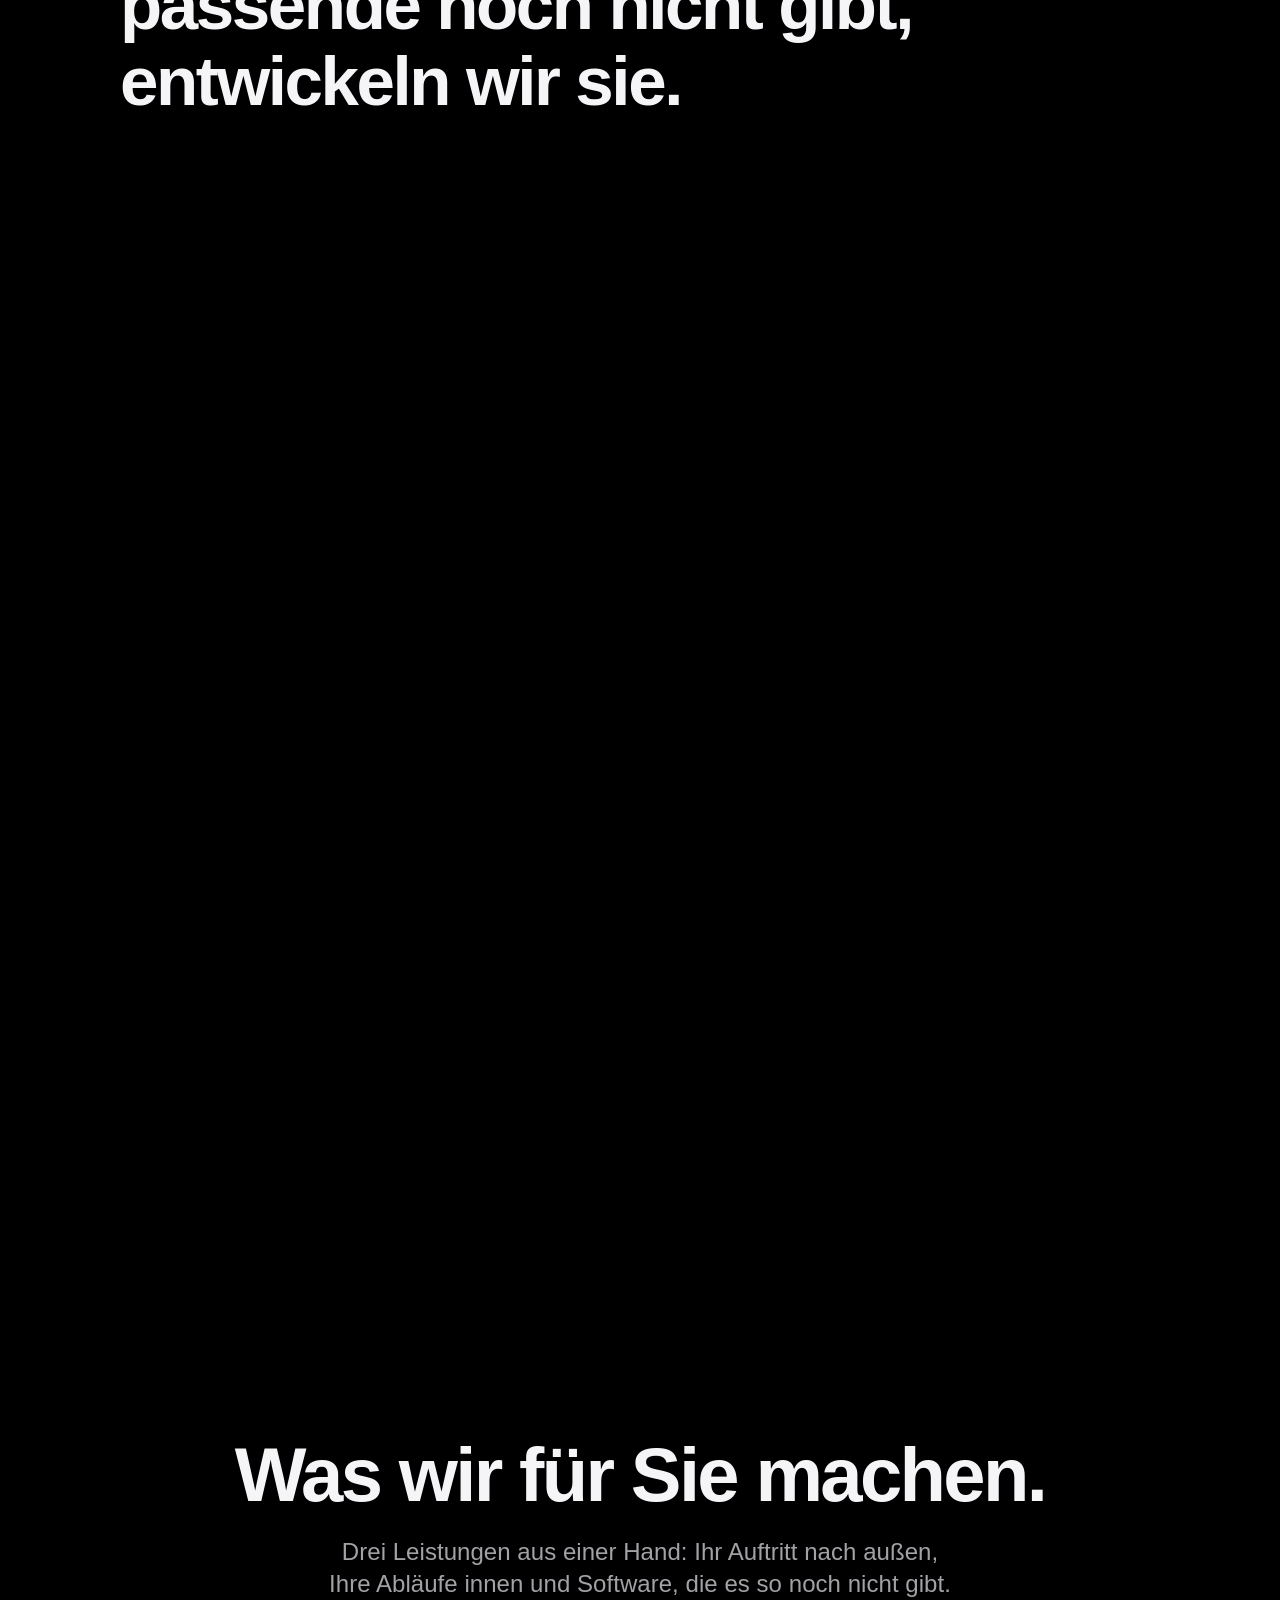
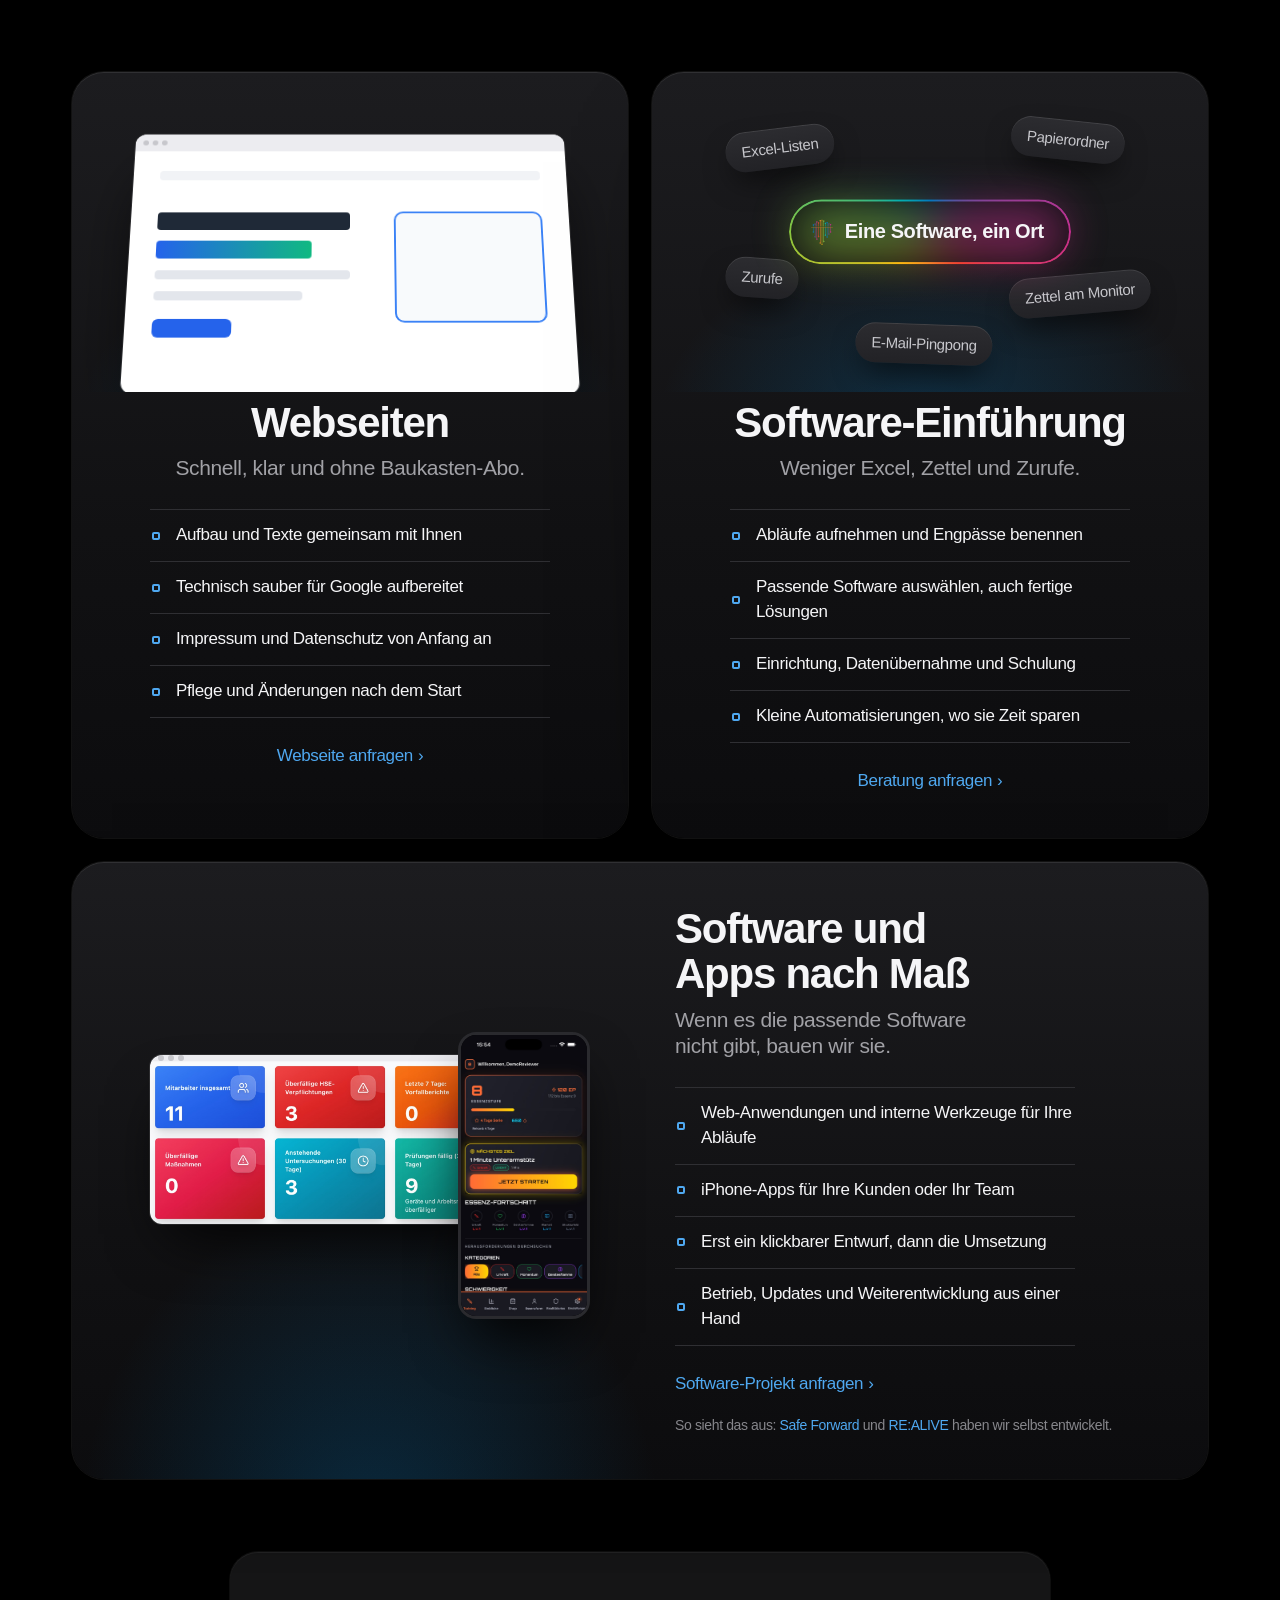
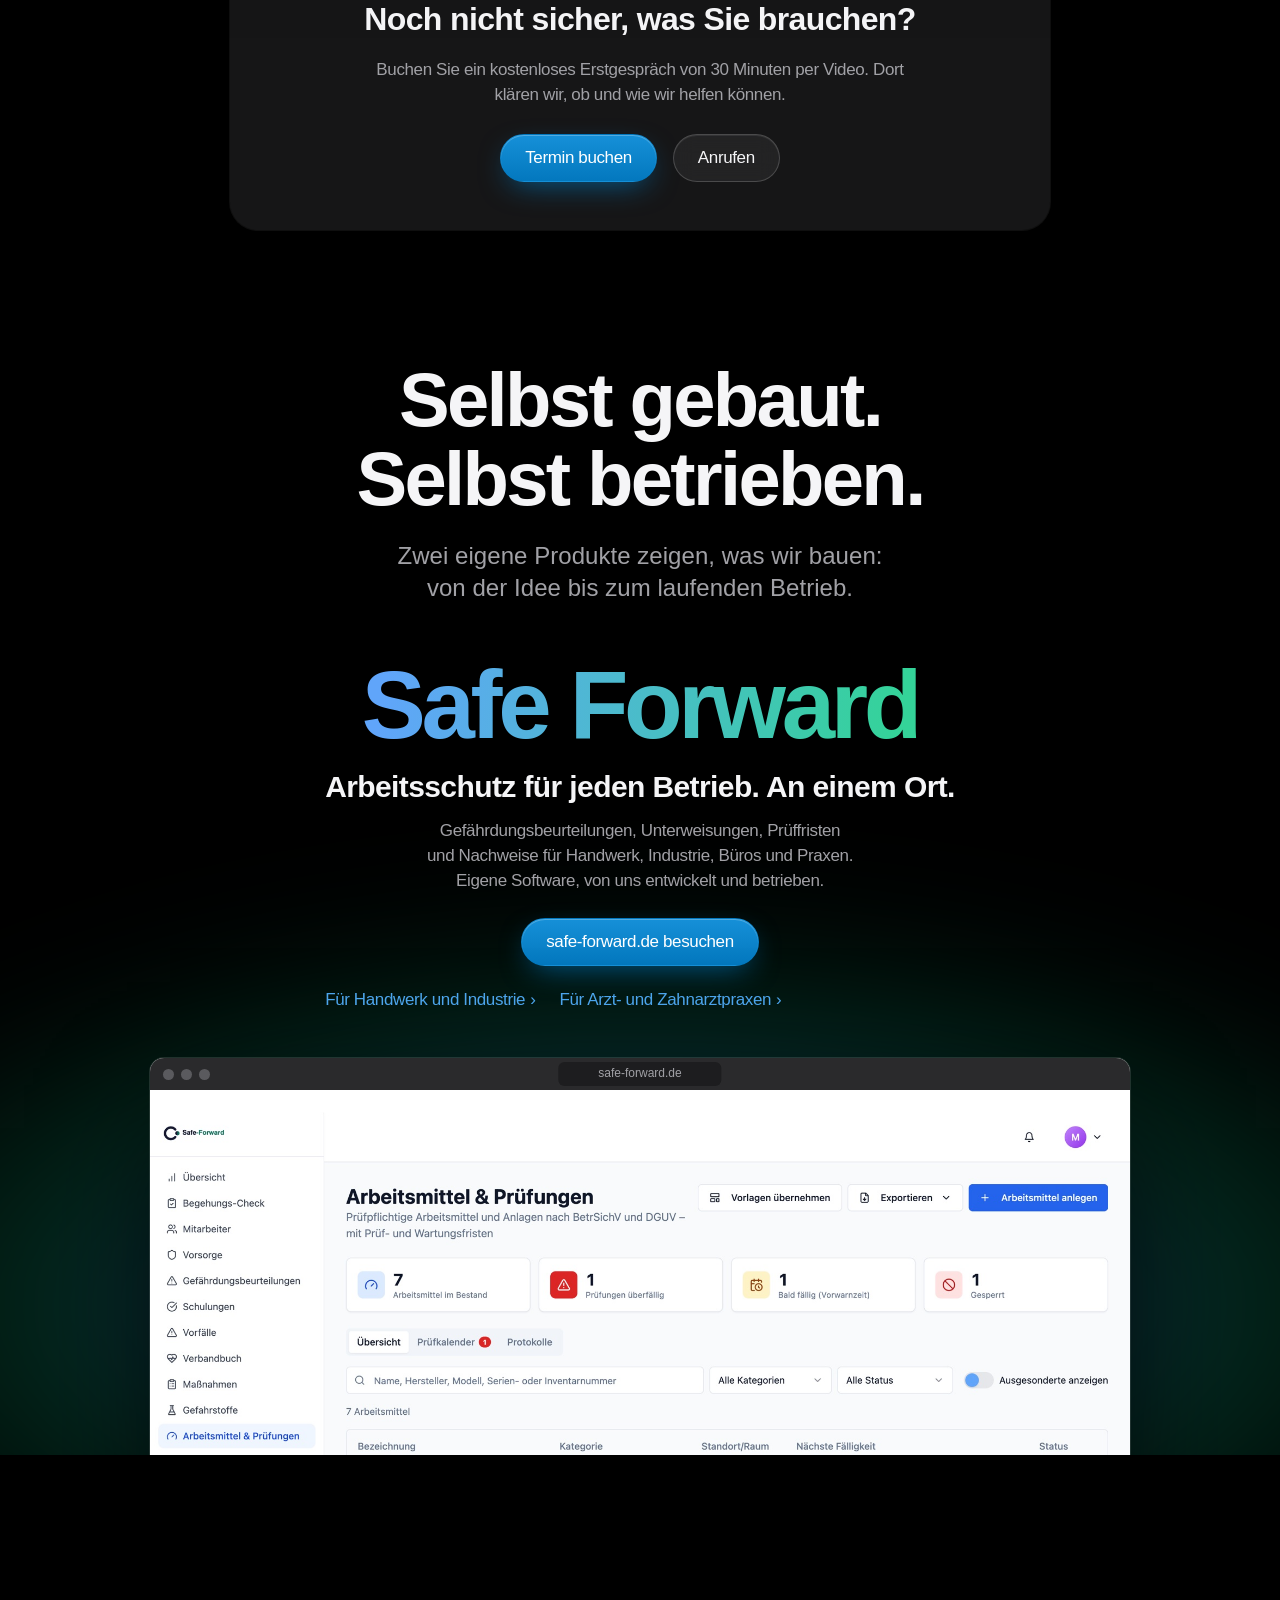
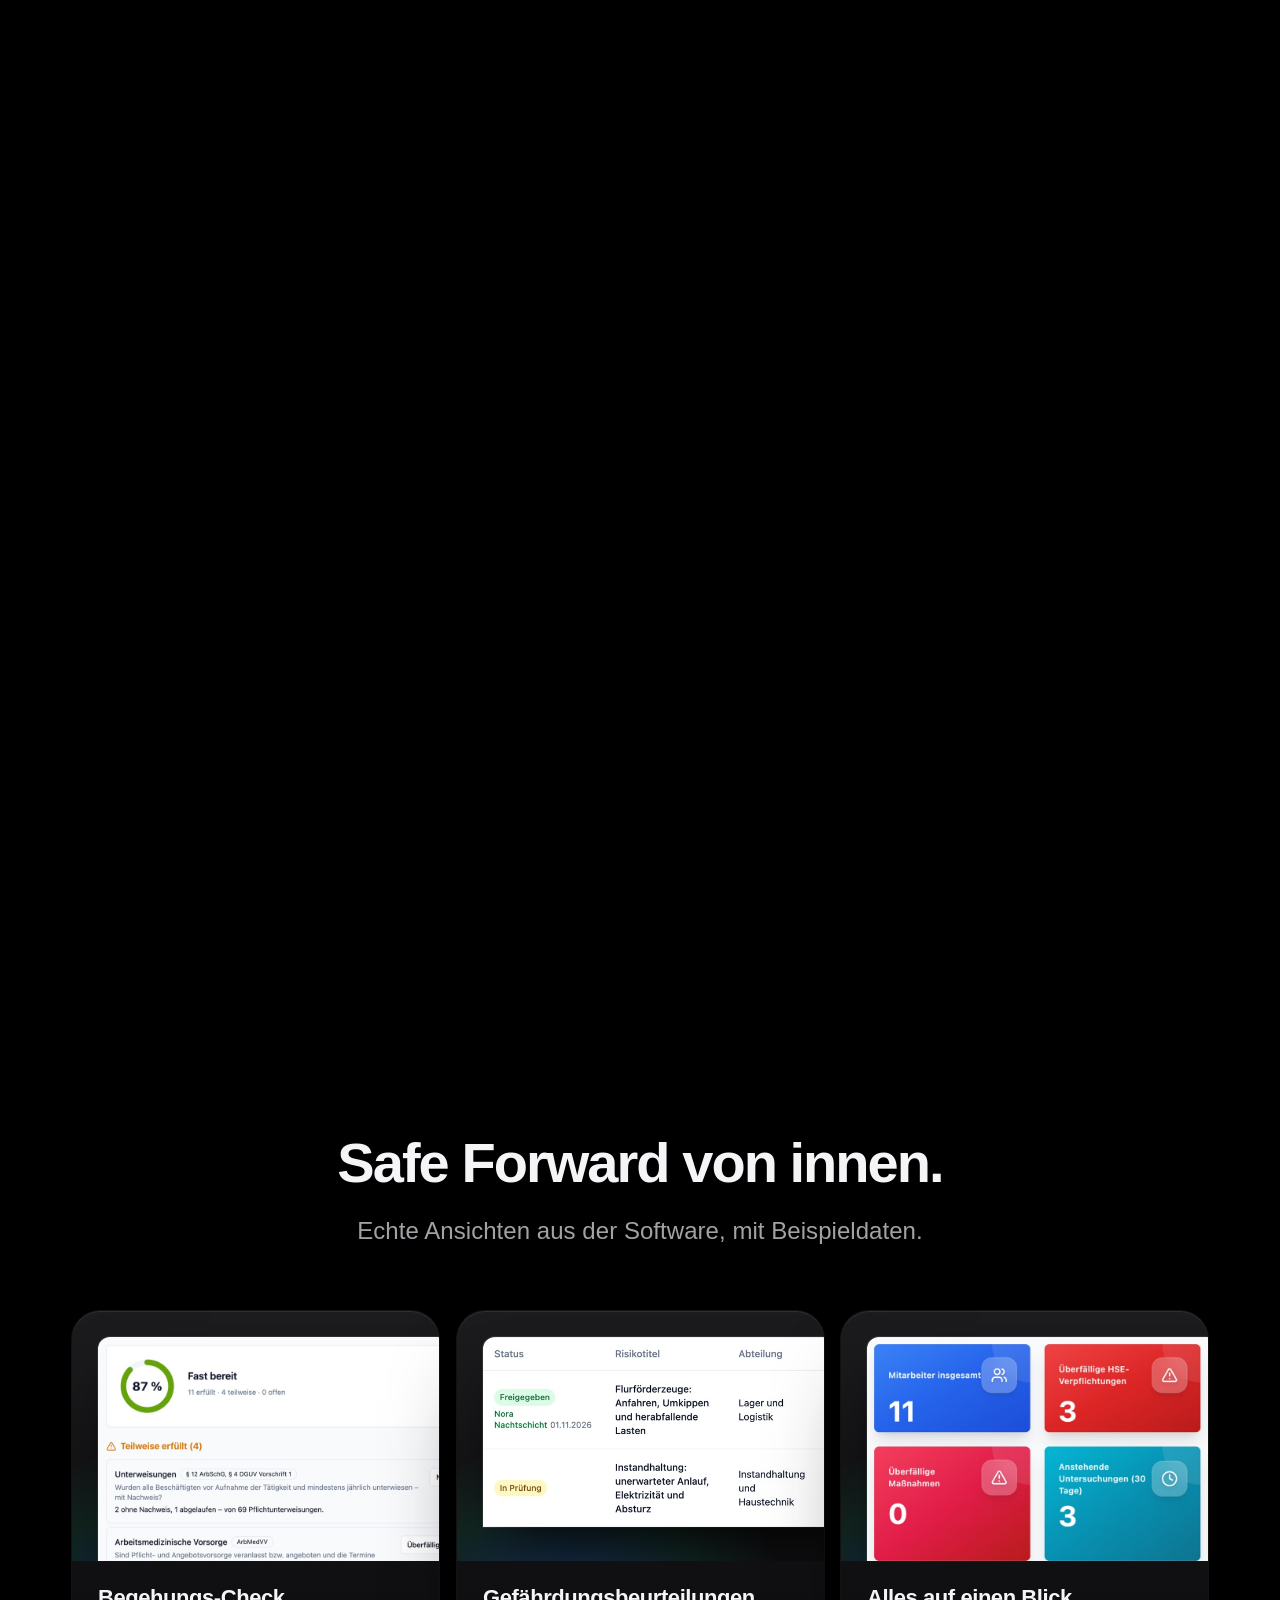
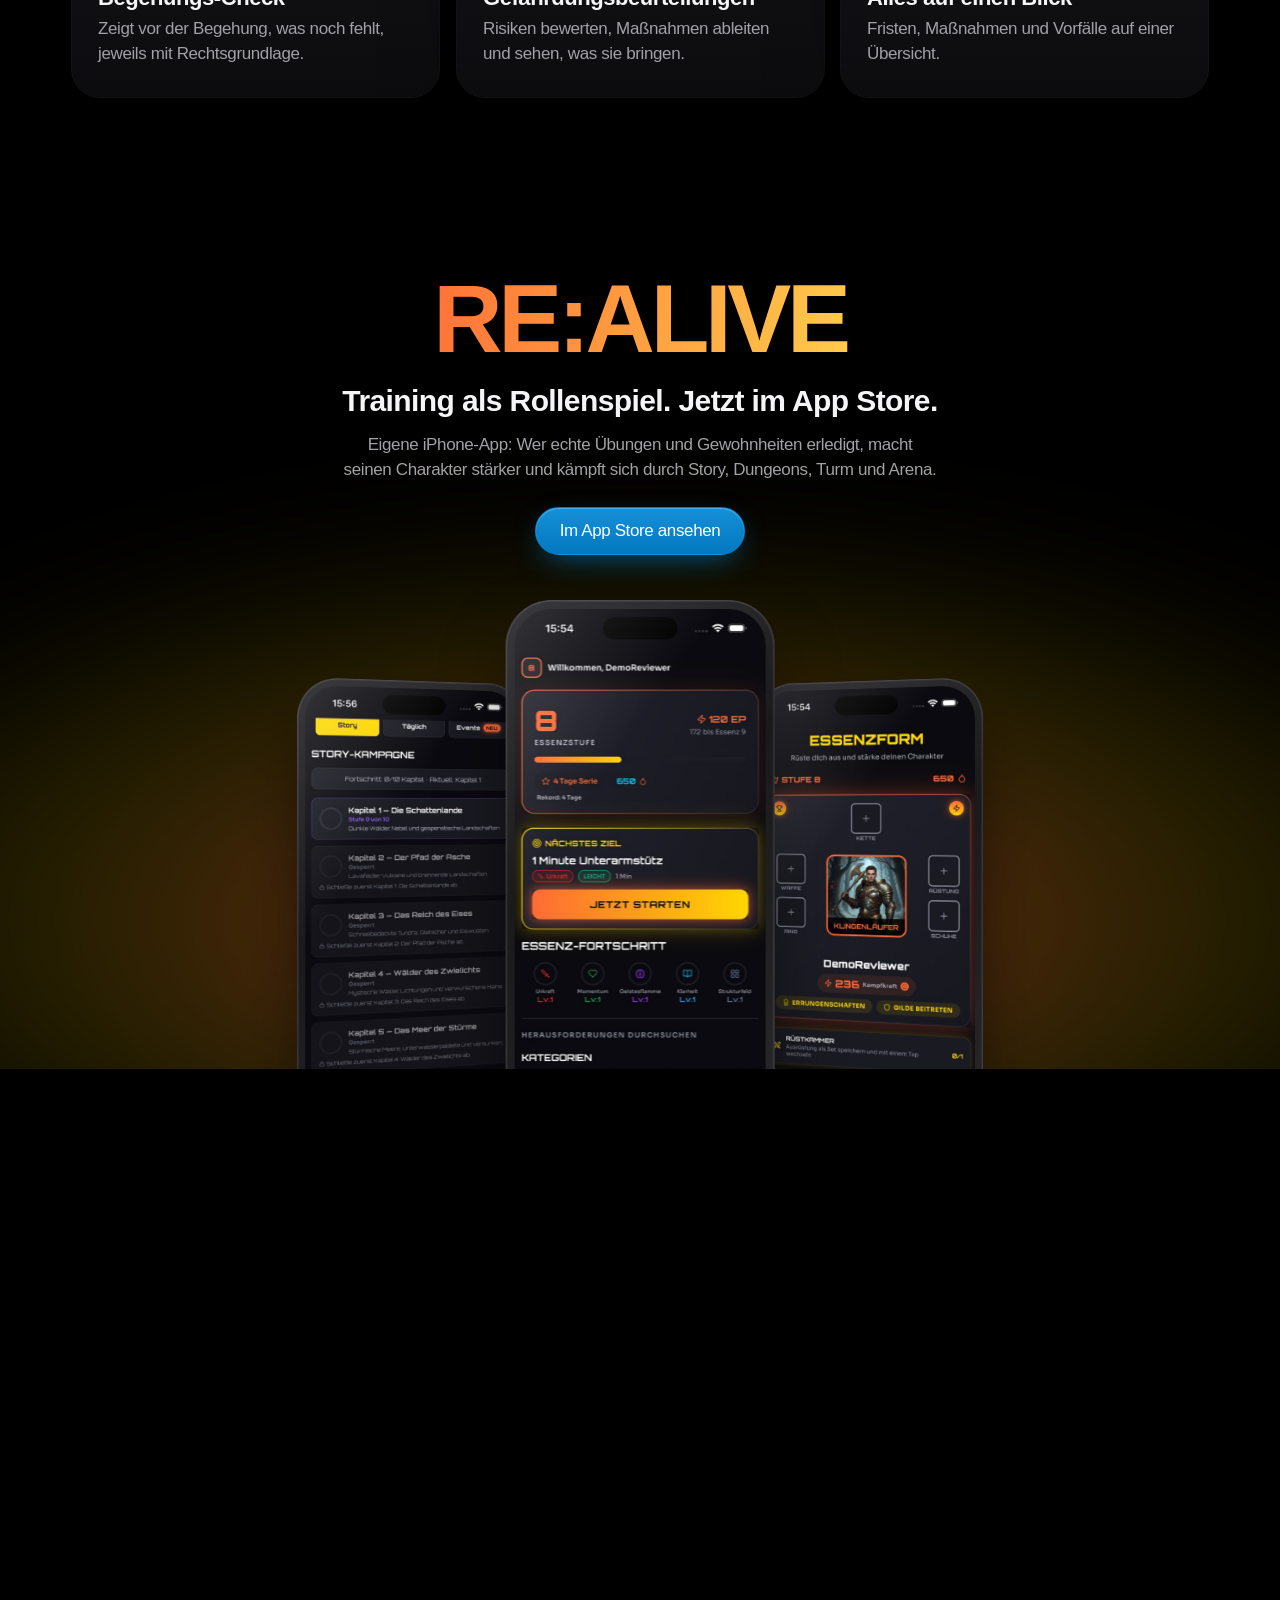
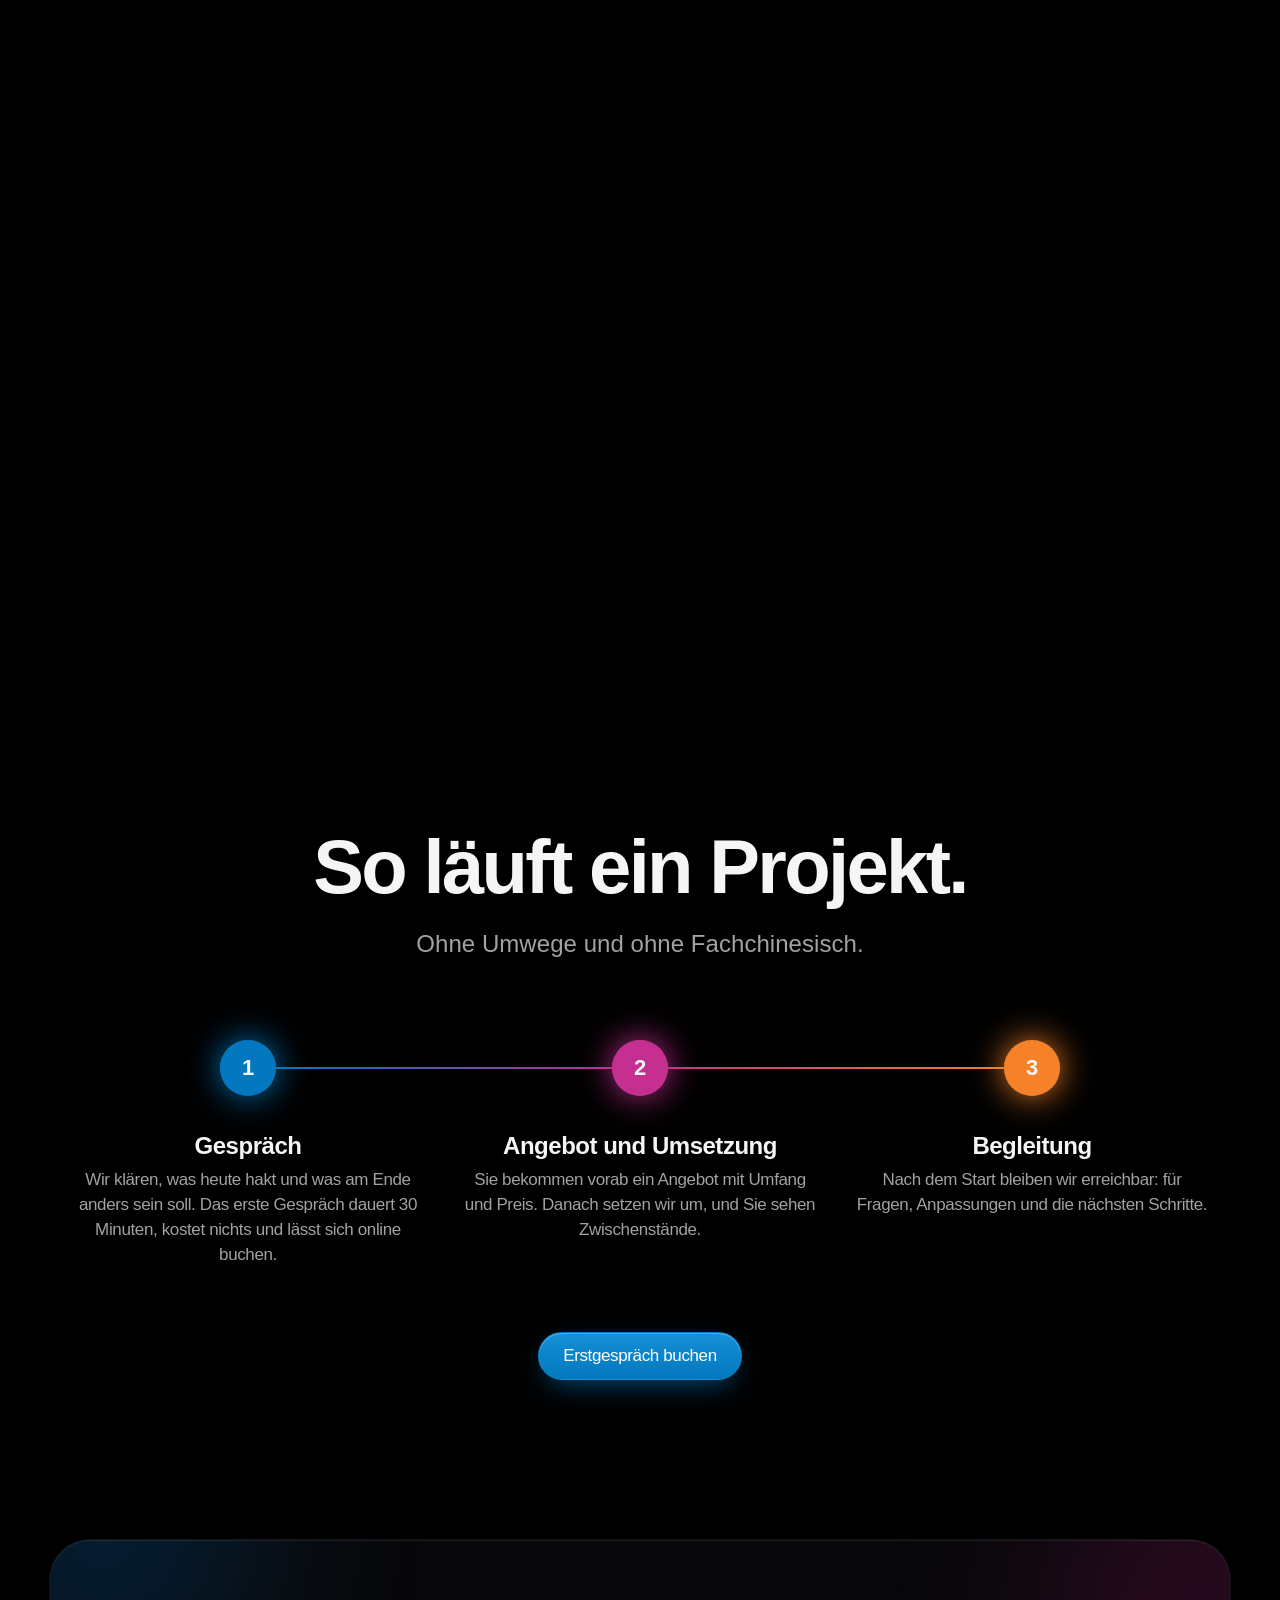
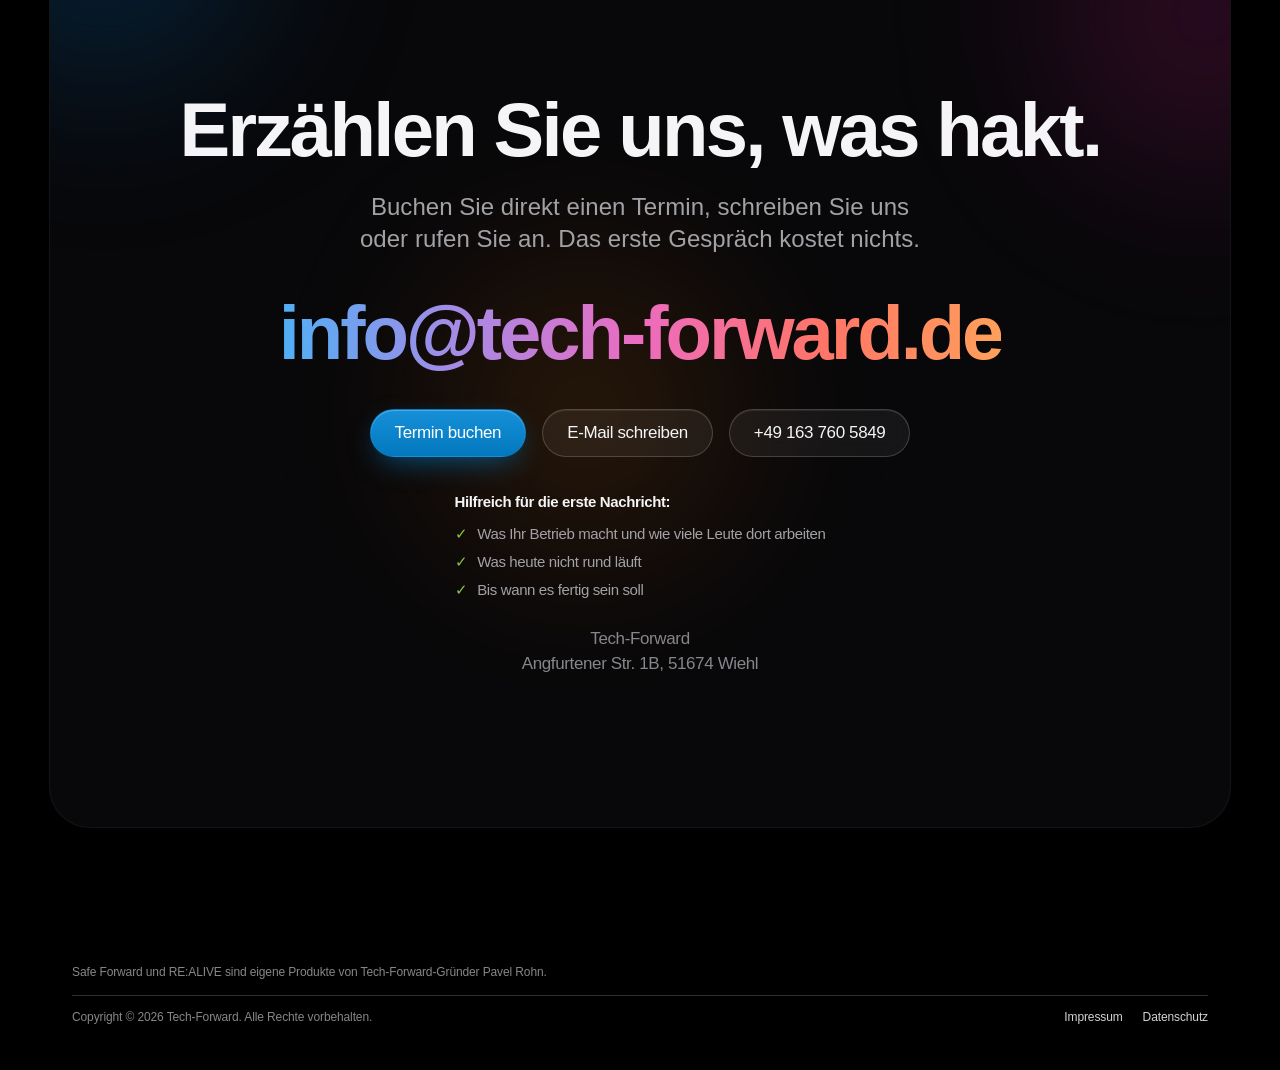
==== commit 47f3528d: "Online-Terminbuchung für das Erstgespräch Buchungslink (Google Kalender, 30 Min. per Meet) in Kopfle" ====
--- a/index.html
+++ b/index.html
@@ -18,9 +18,9 @@
   <meta property="og:image:height" content="630">
   <meta name="twitter:card" content="summary_large_image">
   <link rel="icon" href="/favicon.svg" type="image/svg+xml">
-  <link rel="stylesheet" href="/style.css?v=8">
+  <link rel="stylesheet" href="/style.css?v=9">
   <script>document.documentElement.classList.add('js');setTimeout(function(){var h=document.documentElement;if(!h.classList.contains('bereit'))h.classList.remove('js')},4000)</script>
-  <script src="/main.js?v=8" defer></script>
+  <script src="/main.js?v=9" defer></script>
   <script type="application/ld+json">
   {
     "@context": "https://schema.org",
@@ -56,7 +56,7 @@
         <li><a href="#realive">RE:ALIVE</a></li>
         <li><a href="#kontakt">Kontakt</a></li>
       </ul>
-      <a class="leiste-cta" href="mailto:info@tech-forward.de?subject=Erstgespr%C3%A4ch%20anfragen&amp;body=Guten%20Tag%2C%0A%0Awir%20interessieren%20uns%20f%C3%BCr%20ein%20kostenloses%20Erstgespr%C3%A4ch.%0A%0ABetrieb%20und%20Branche%3A%0AWorum%20es%20geht%20%28Webseite%2C%20Software-Einf%C3%BChrung%2C%20eigene%20Software%20oder%20App%29%3A%0AWas%20gerade%20hakt%3A%0AGew%C3%BCnschter%20Zeitraum%3A%0ATelefon%20f%C3%BCr%20R%C3%BCckruf%3A%0A%0AViele%20Gr%C3%BC%C3%9Fe">Erstgespräch</a>
+      <a class="leiste-cta" href="https://calendar.app.google/V4UeBWLR6Tuz8N52A" target="_blank" rel="noopener">Termin buchen</a>
     </nav>
   </header>
 
@@ -81,10 +81,10 @@
         <h1 id="titel" data-woerter>Software, die im Alltag ankommt.</h1>
         <p class="start-text">Wir bauen Webseiten, führen Software ein und entwickeln Apps für kleine und mittlere Betriebe. Mit einem festen Ansprechpartner aus Wiehl im Oberbergischen.</p>
         <div class="knoepfe">
-          <a class="pille" data-magnet href="mailto:info@tech-forward.de?subject=Erstgespr%C3%A4ch%20anfragen&amp;body=Guten%20Tag%2C%0A%0Awir%20interessieren%20uns%20f%C3%BCr%20ein%20kostenloses%20Erstgespr%C3%A4ch.%0A%0ABetrieb%20und%20Branche%3A%0AWorum%20es%20geht%20%28Webseite%2C%20Software-Einf%C3%BChrung%2C%20eigene%20Software%20oder%20App%29%3A%0AWas%20gerade%20hakt%3A%0AGew%C3%BCnschter%20Zeitraum%3A%0ATelefon%20f%C3%BCr%20R%C3%BCckruf%3A%0A%0AViele%20Gr%C3%BC%C3%9Fe">Kostenloses Erstgespräch</a>
+          <a class="pille" data-magnet href="https://calendar.app.google/V4UeBWLR6Tuz8N52A" target="_blank" rel="noopener">Kostenloses Erstgespräch buchen</a>
           <a class="pille pille-rahmen" data-magnet href="#leistungen">Leistungen ansehen</a>
         </div>
-        <p class="anruf-zeile">Lieber direkt sprechen? <a href="tel:+491637605849">+49 163 760 5849</a></p>
+        <p class="anruf-zeile">Lieber schreiben oder anrufen? <a href="mailto:info@tech-forward.de?subject=Erstgespr%C3%A4ch%20anfragen&amp;body=Guten%20Tag%2C%0A%0Awir%20interessieren%20uns%20f%C3%BCr%20ein%20kostenloses%20Erstgespr%C3%A4ch.%0A%0ABetrieb%20und%20Branche%3A%0AWorum%20es%20geht%20%28Webseite%2C%20Software-Einf%C3%BChrung%2C%20eigene%20Software%20oder%20App%29%3A%0AWas%20gerade%20hakt%3A%0AGew%C3%BCnschter%20Zeitraum%3A%0ATelefon%20f%C3%BCr%20R%C3%BCckruf%3A%0A%0AViele%20Gr%C3%BC%C3%9Fe">info@tech-forward.de</a> oder <a href="tel:+491637605849">+49 163 760 5849</a></p>
       </div>
     </section>
 
@@ -183,9 +183,9 @@
       </div>
       <div class="cta-band" data-zeigen>
         <p class="cta-band-titel">Noch nicht sicher, was Sie brauchen?</p>
-        <p class="cta-band-text">Schreiben Sie uns in drei Sätzen, was in Ihrem Betrieb hakt. Im kostenlosen Erstgespräch klären wir, ob und wie wir helfen können.</p>
+        <p class="cta-band-text">Buchen Sie ein kostenloses Erstgespräch von 30 Minuten per Video. Dort klären wir, ob und wie wir helfen können.</p>
         <div class="knoepfe">
-          <a class="pille" data-magnet href="mailto:info@tech-forward.de?subject=Erstgespr%C3%A4ch%20anfragen&amp;body=Guten%20Tag%2C%0A%0Awir%20interessieren%20uns%20f%C3%BCr%20ein%20kostenloses%20Erstgespr%C3%A4ch.%0A%0ABetrieb%20und%20Branche%3A%0AWorum%20es%20geht%20%28Webseite%2C%20Software-Einf%C3%BChrung%2C%20eigene%20Software%20oder%20App%29%3A%0AWas%20gerade%20hakt%3A%0AGew%C3%BCnschter%20Zeitraum%3A%0ATelefon%20f%C3%BCr%20R%C3%BCckruf%3A%0A%0AViele%20Gr%C3%BC%C3%9Fe">Erstgespräch anfragen</a>
+          <a class="pille" data-magnet href="https://calendar.app.google/V4UeBWLR6Tuz8N52A" target="_blank" rel="noopener">Termin buchen</a>
           <a class="pille pille-rahmen" data-magnet href="tel:+491637605849">Anrufen</a>
         </div>
       </div>
@@ -272,7 +272,7 @@
         <li style="--i:0;--farbe:#0378be">
           <span class="nr" aria-hidden="true">1</span>
           <h3>Gespräch</h3>
-          <p>Wir klären, was heute hakt und was am Ende anders sein soll. Das erste Gespräch kostet nichts.</p>
+          <p>Wir klären, was heute hakt und was am Ende anders sein soll. Das erste Gespräch dauert 30 Minuten, kostet nichts und lässt sich online buchen.</p>
         </li>
         <li style="--i:1;--farbe:#c52f90">
           <span class="nr" aria-hidden="true">2</span>
@@ -286,7 +286,7 @@
         </li>
       </ol>
       <div class="knoepfe ablauf-knoepfe" data-zeigen>
-        <a class="pille" data-magnet href="mailto:info@tech-forward.de?subject=Erstgespr%C3%A4ch%20anfragen&amp;body=Guten%20Tag%2C%0A%0Awir%20interessieren%20uns%20f%C3%BCr%20ein%20kostenloses%20Erstgespr%C3%A4ch.%0A%0ABetrieb%20und%20Branche%3A%0AWorum%20es%20geht%20%28Webseite%2C%20Software-Einf%C3%BChrung%2C%20eigene%20Software%20oder%20App%29%3A%0AWas%20gerade%20hakt%3A%0AGew%C3%BCnschter%20Zeitraum%3A%0ATelefon%20f%C3%BCr%20R%C3%BCckruf%3A%0A%0AViele%20Gr%C3%BC%C3%9Fe">Erstgespräch vereinbaren</a>
+        <a class="pille" data-magnet href="https://calendar.app.google/V4UeBWLR6Tuz8N52A" target="_blank" rel="noopener">Erstgespräch buchen</a>
       </div>
     </section>
 
@@ -294,10 +294,11 @@
       <div class="kontakt-karte" data-zeigen>
         <div class="aurora aurora-klein" aria-hidden="true"><span></span><span></span><span></span></div>
         <h2 class="gross" id="kontakt-titel" data-woerter>Erzählen Sie uns, was hakt.</h2>
-        <p class="unterzeile">Eine kurze E-Mail oder ein Anruf genügt. Das erste Gespräch kostet nichts.</p>
+        <p class="unterzeile">Buchen Sie direkt einen Termin, schreiben Sie uns oder rufen Sie an. Das erste Gespräch kostet nichts.</p>
         <a class="mail-gross" href="mailto:info@tech-forward.de">info@tech-forward.de</a>
         <div class="knoepfe">
-          <a class="pille" data-magnet href="mailto:info@tech-forward.de?subject=Erstgespr%C3%A4ch%20anfragen&amp;body=Guten%20Tag%2C%0A%0Awir%20interessieren%20uns%20f%C3%BCr%20ein%20kostenloses%20Erstgespr%C3%A4ch.%0A%0ABetrieb%20und%20Branche%3A%0AWorum%20es%20geht%20%28Webseite%2C%20Software-Einf%C3%BChrung%2C%20eigene%20Software%20oder%20App%29%3A%0AWas%20gerade%20hakt%3A%0AGew%C3%BCnschter%20Zeitraum%3A%0ATelefon%20f%C3%BCr%20R%C3%BCckruf%3A%0A%0AViele%20Gr%C3%BC%C3%9Fe">E-Mail schreiben</a>
+          <a class="pille" data-magnet href="https://calendar.app.google/V4UeBWLR6Tuz8N52A" target="_blank" rel="noopener">Termin buchen</a>
+          <a class="pille pille-rahmen" data-magnet href="mailto:info@tech-forward.de?subject=Erstgespr%C3%A4ch%20anfragen&amp;body=Guten%20Tag%2C%0A%0Awir%20interessieren%20uns%20f%C3%BCr%20ein%20kostenloses%20Erstgespr%C3%A4ch.%0A%0ABetrieb%20und%20Branche%3A%0AWorum%20es%20geht%20%28Webseite%2C%20Software-Einf%C3%BChrung%2C%20eigene%20Software%20oder%20App%29%3A%0AWas%20gerade%20hakt%3A%0AGew%C3%BCnschter%20Zeitraum%3A%0ATelefon%20f%C3%BCr%20R%C3%BCckruf%3A%0A%0AViele%20Gr%C3%BC%C3%9Fe">E-Mail schreiben</a>
           <a class="pille pille-rahmen" data-magnet href="tel:+491637605849">+49 163 760 5849</a>
         </div>
         <ul class="start-hilfe">
@@ -311,7 +312,7 @@
   </main>
 
   <div class="leiste-mobil" aria-label="Schnellkontakt">
-    <a class="pille" href="mailto:info@tech-forward.de?subject=Erstgespr%C3%A4ch%20anfragen&amp;body=Guten%20Tag%2C%0A%0Awir%20interessieren%20uns%20f%C3%BCr%20ein%20kostenloses%20Erstgespr%C3%A4ch.%0A%0ABetrieb%20und%20Branche%3A%0AWorum%20es%20geht%20%28Webseite%2C%20Software-Einf%C3%BChrung%2C%20eigene%20Software%20oder%20App%29%3A%0AWas%20gerade%20hakt%3A%0AGew%C3%BCnschter%20Zeitraum%3A%0ATelefon%20f%C3%BCr%20R%C3%BCckruf%3A%0A%0AViele%20Gr%C3%BC%C3%9Fe">Erstgespräch anfragen</a>
+    <a class="pille" href="https://calendar.app.google/V4UeBWLR6Tuz8N52A" target="_blank" rel="noopener">Termin buchen</a>
     <a class="pille pille-rahmen" href="tel:+491637605849" aria-label="Anrufen: +49 163 760 5849">Anrufen</a>
   </div>
 
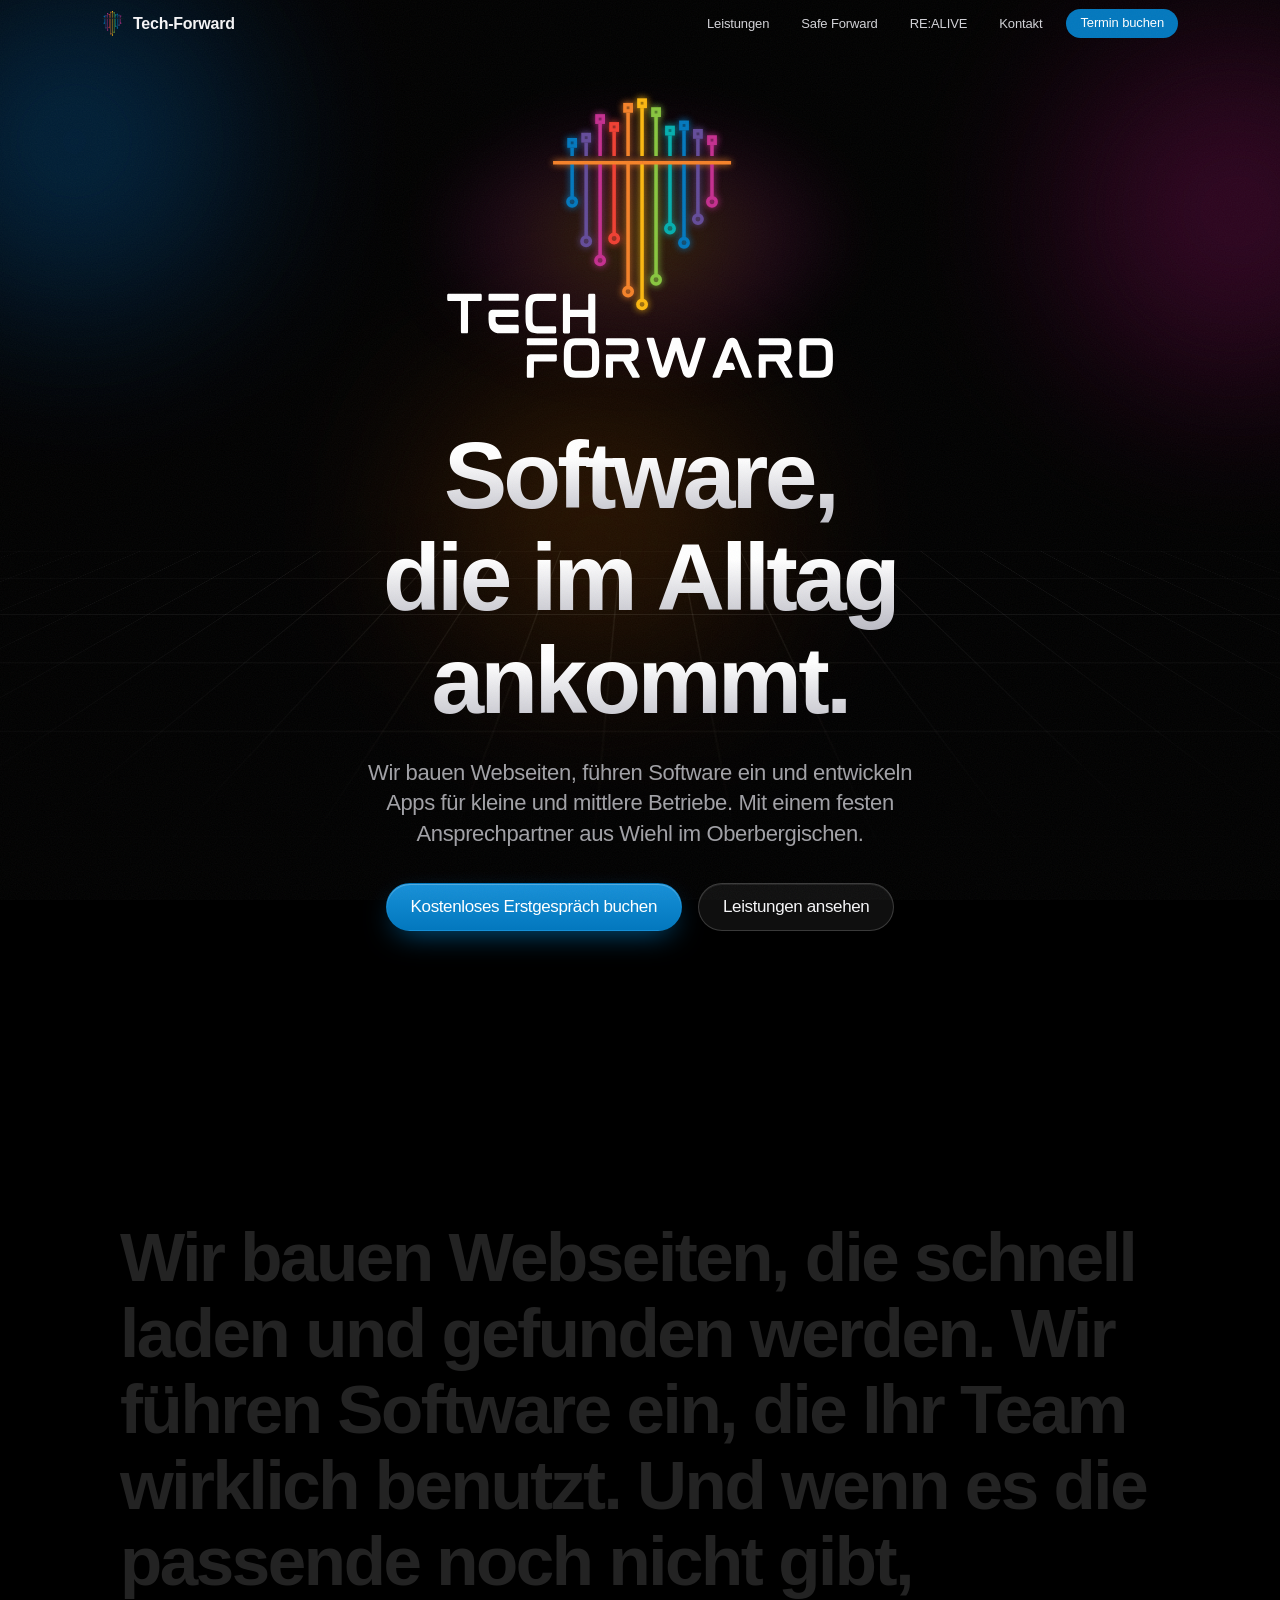
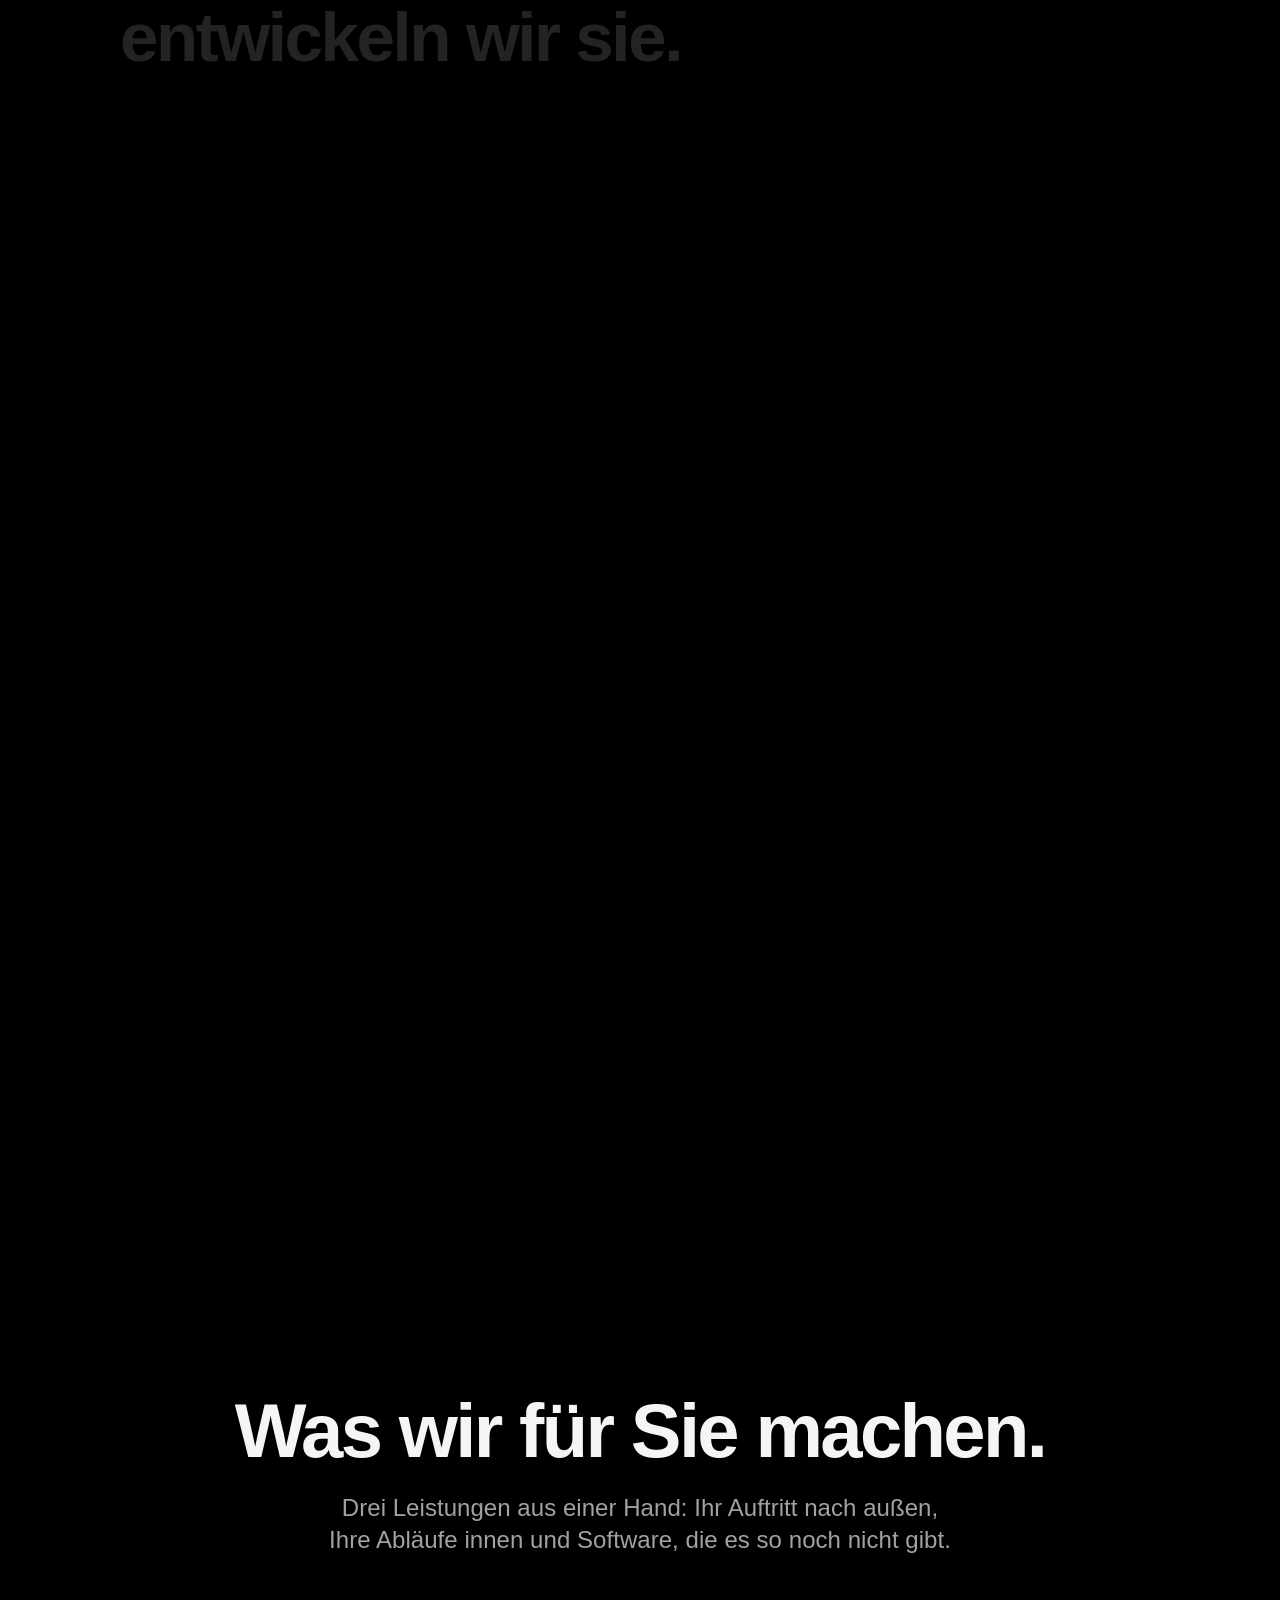
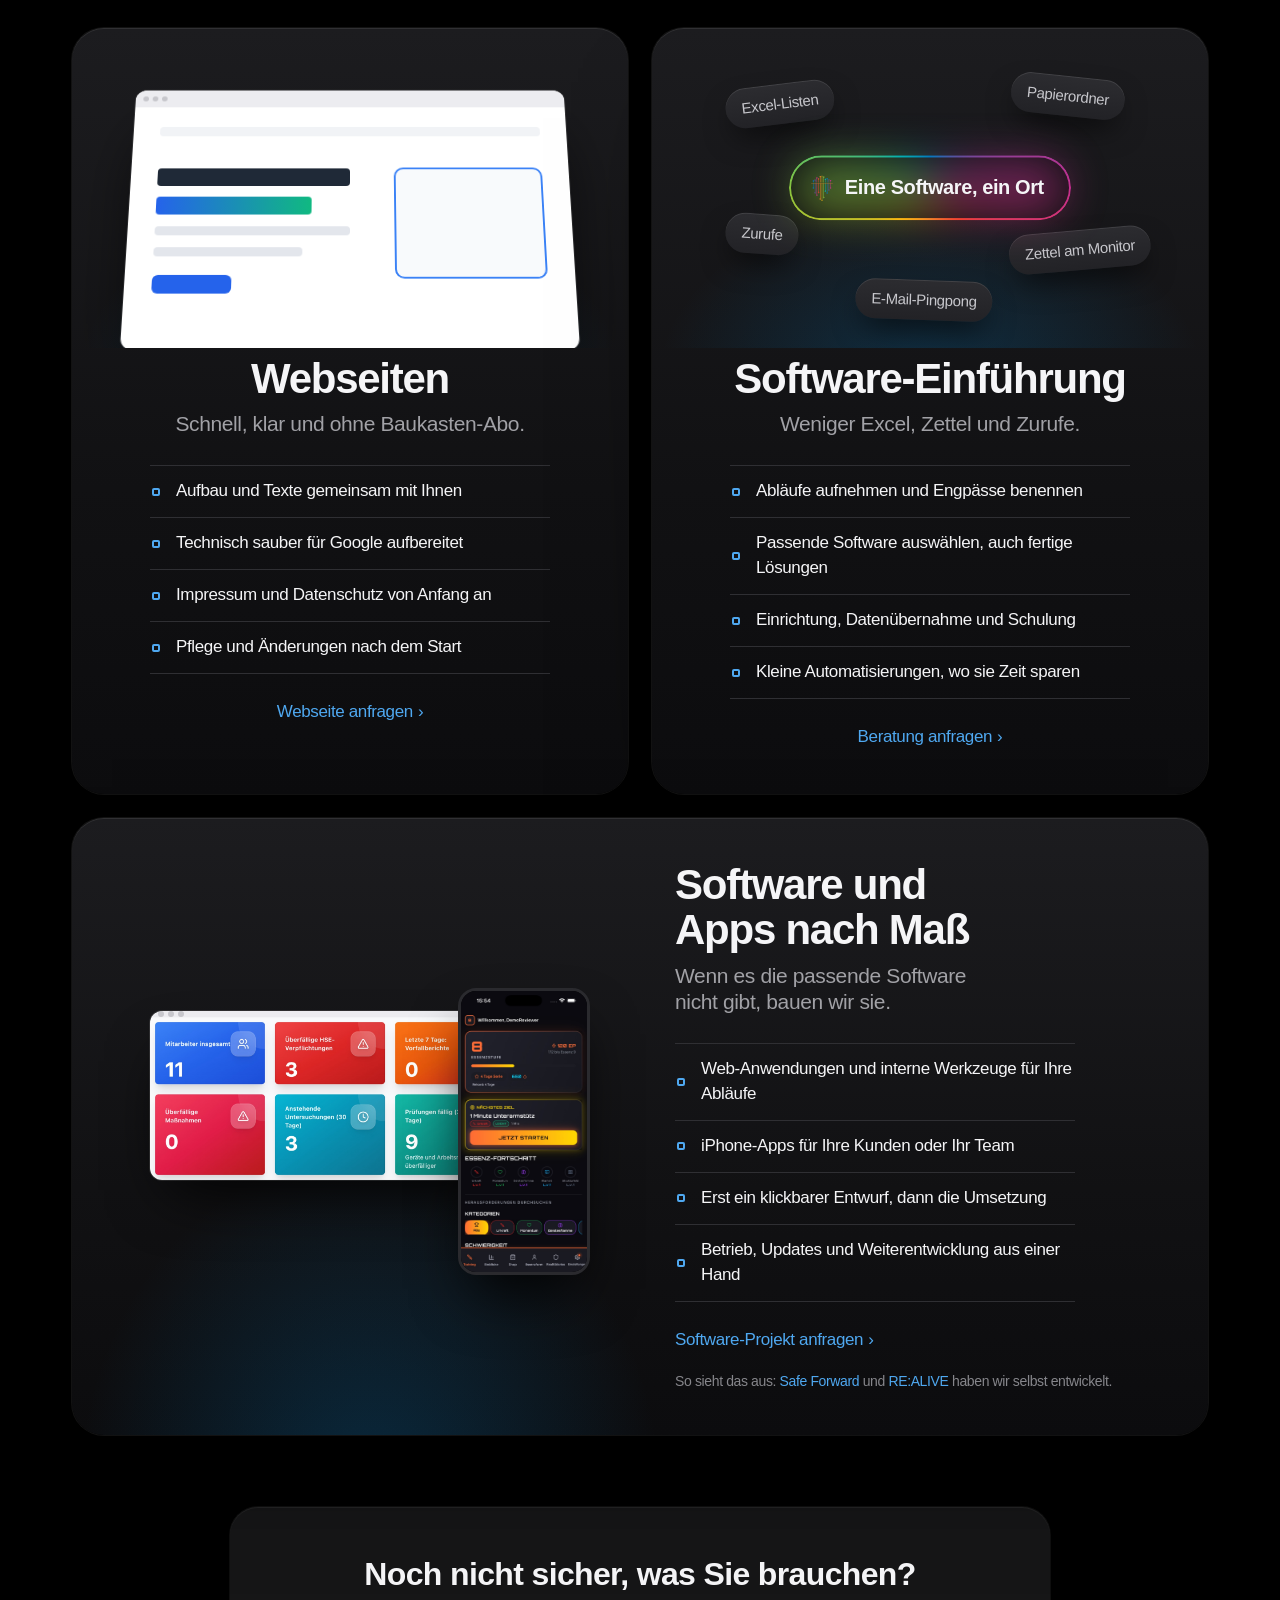
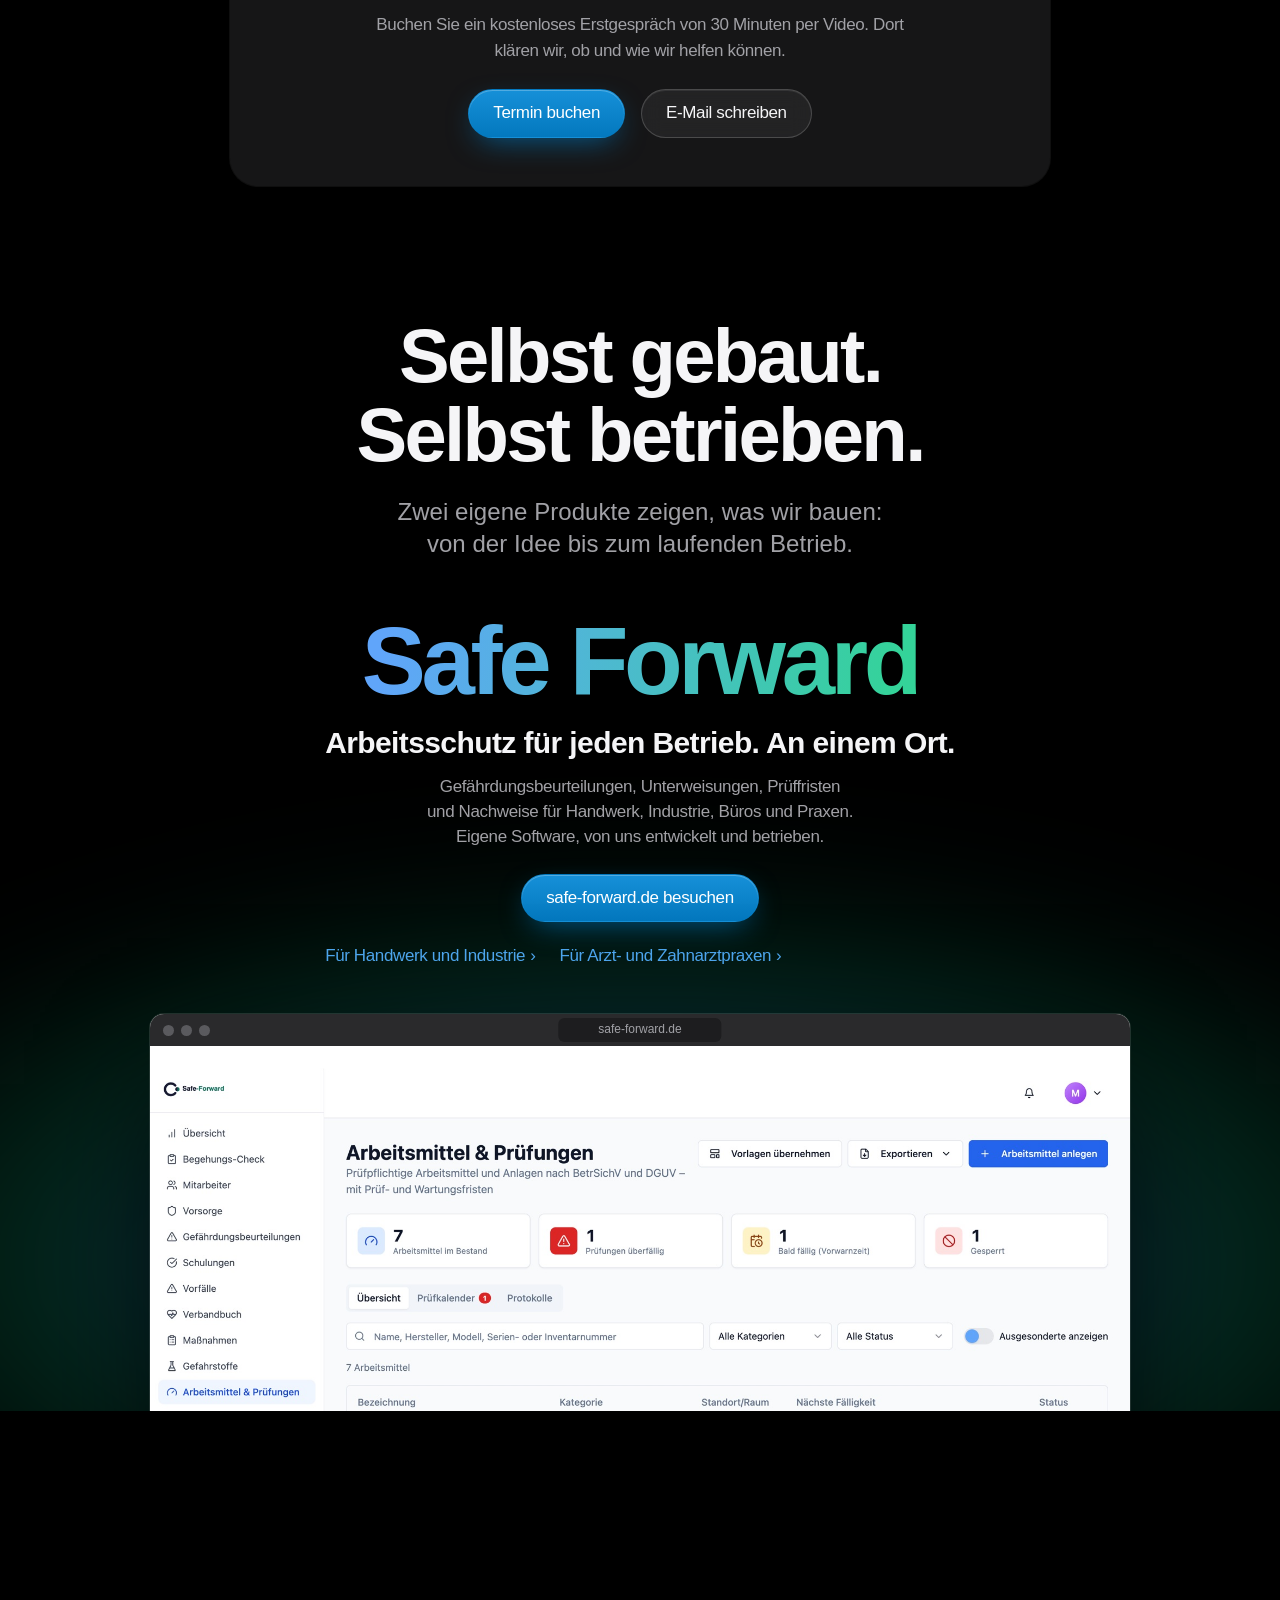
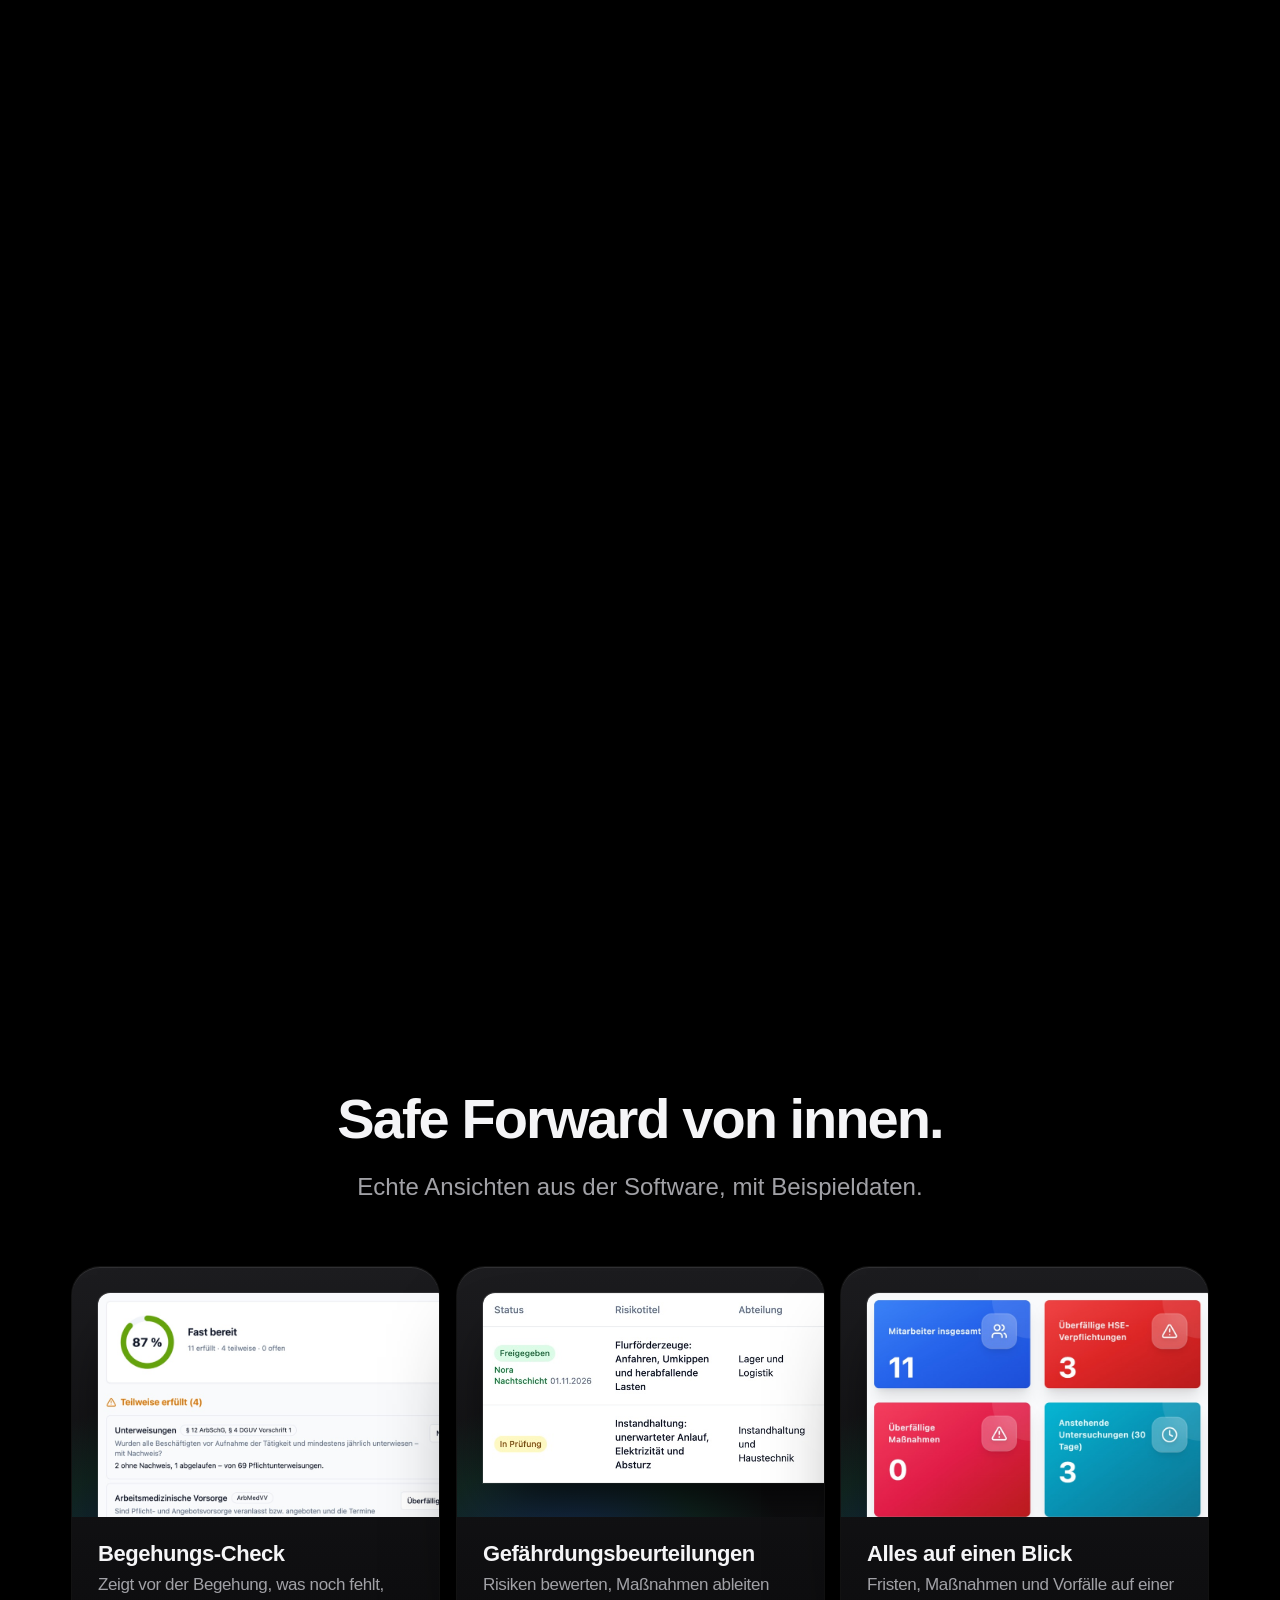
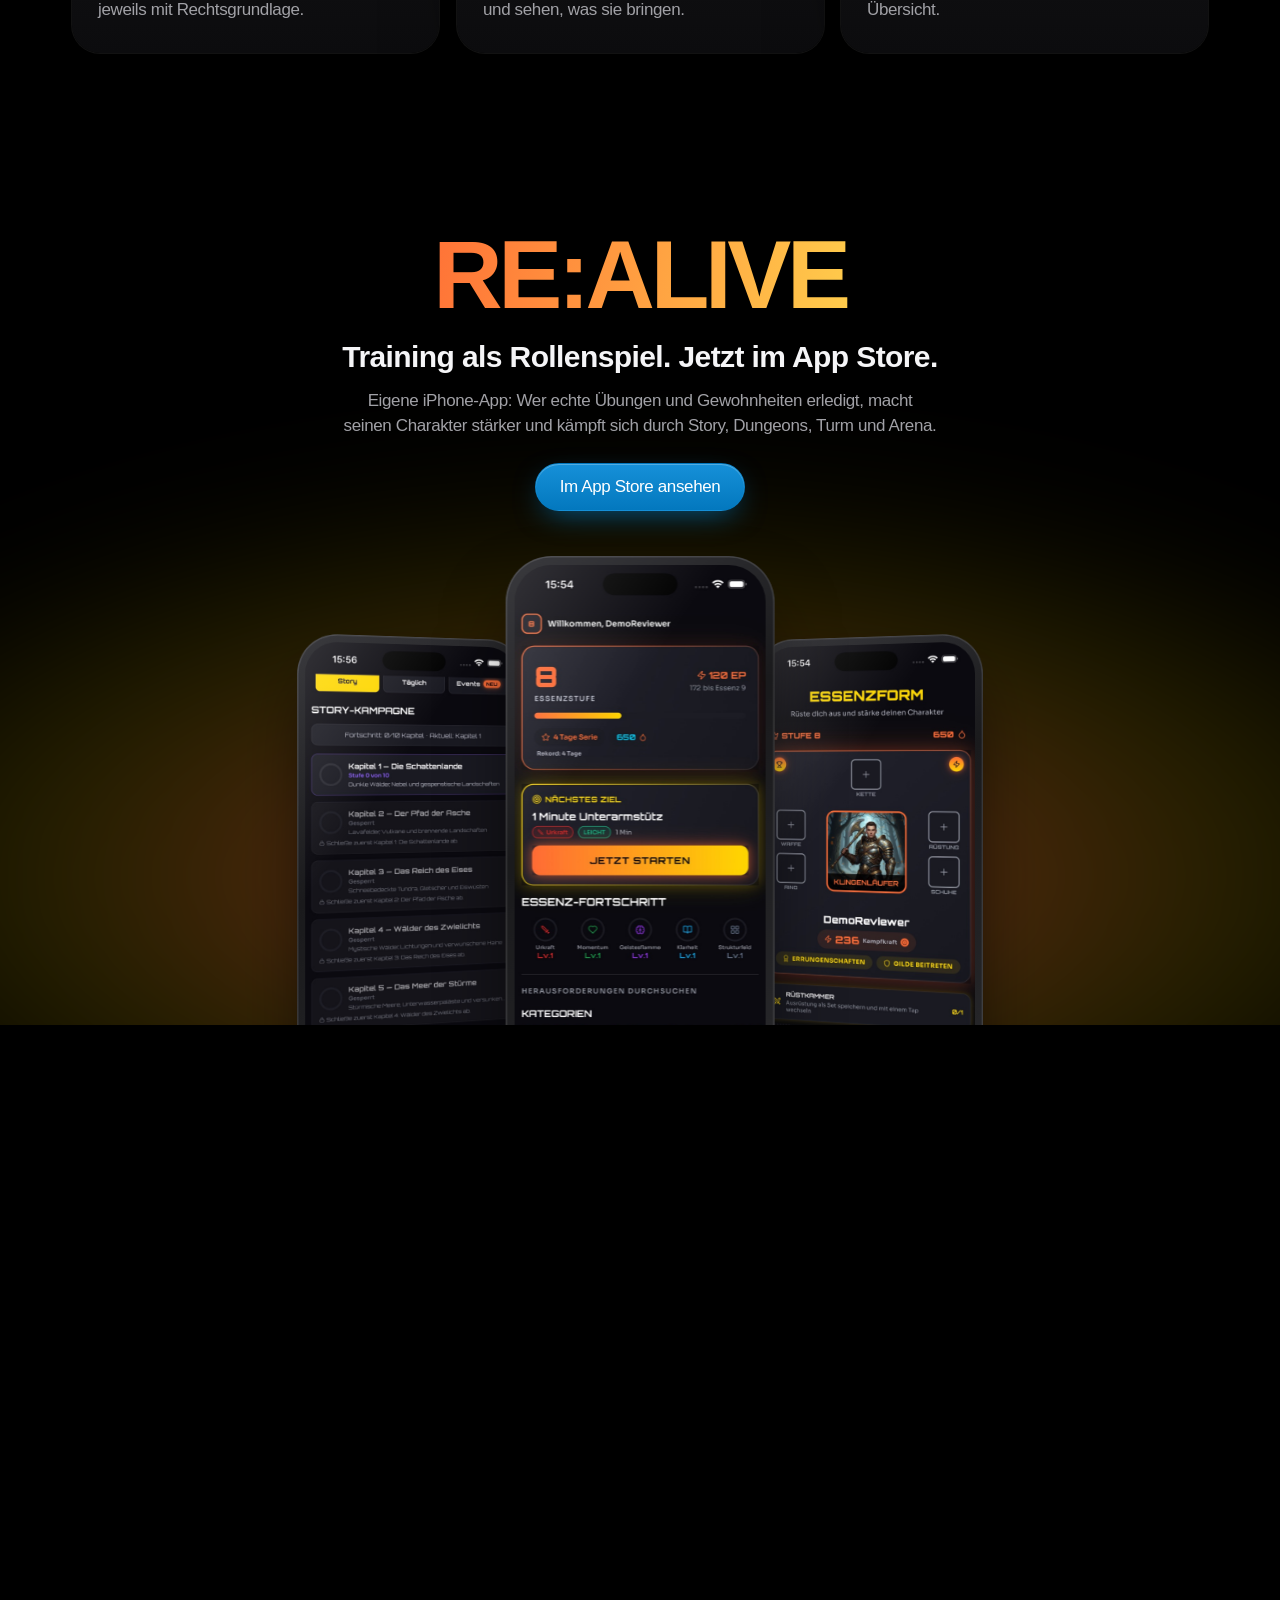
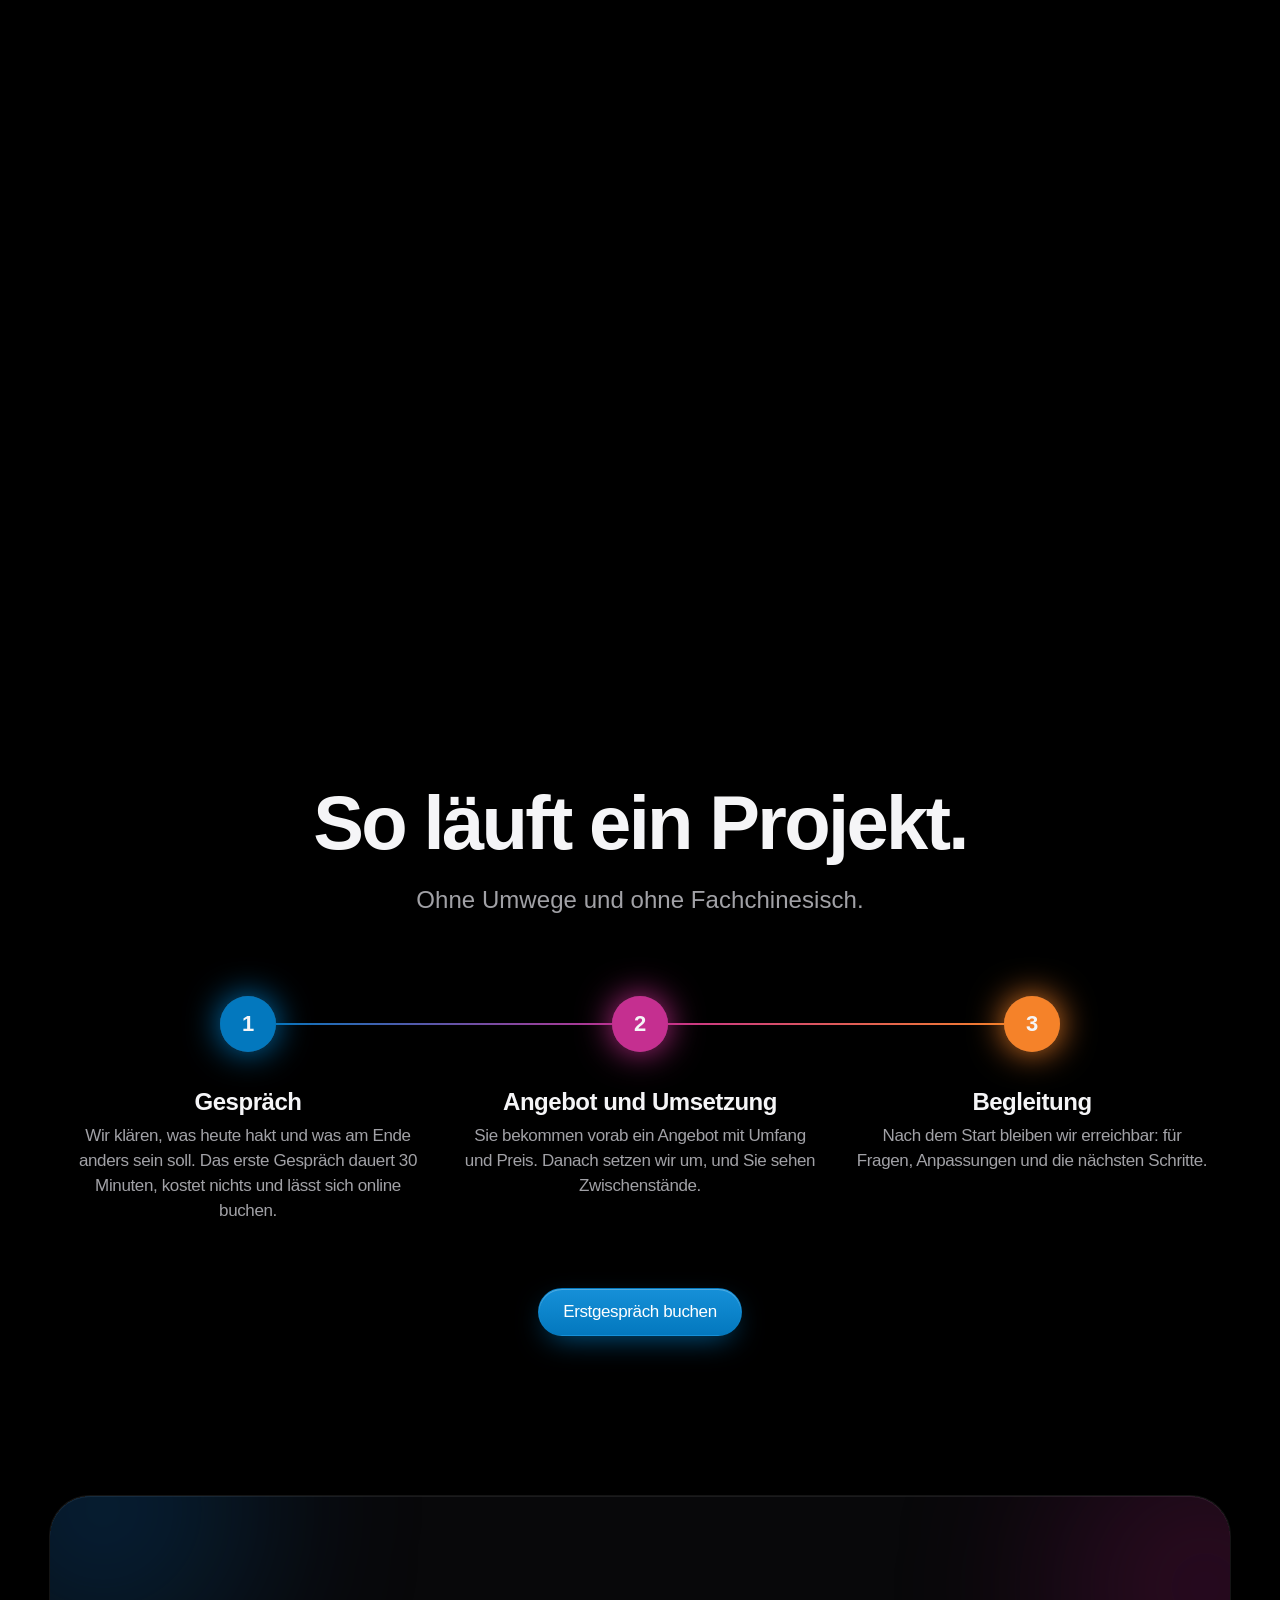
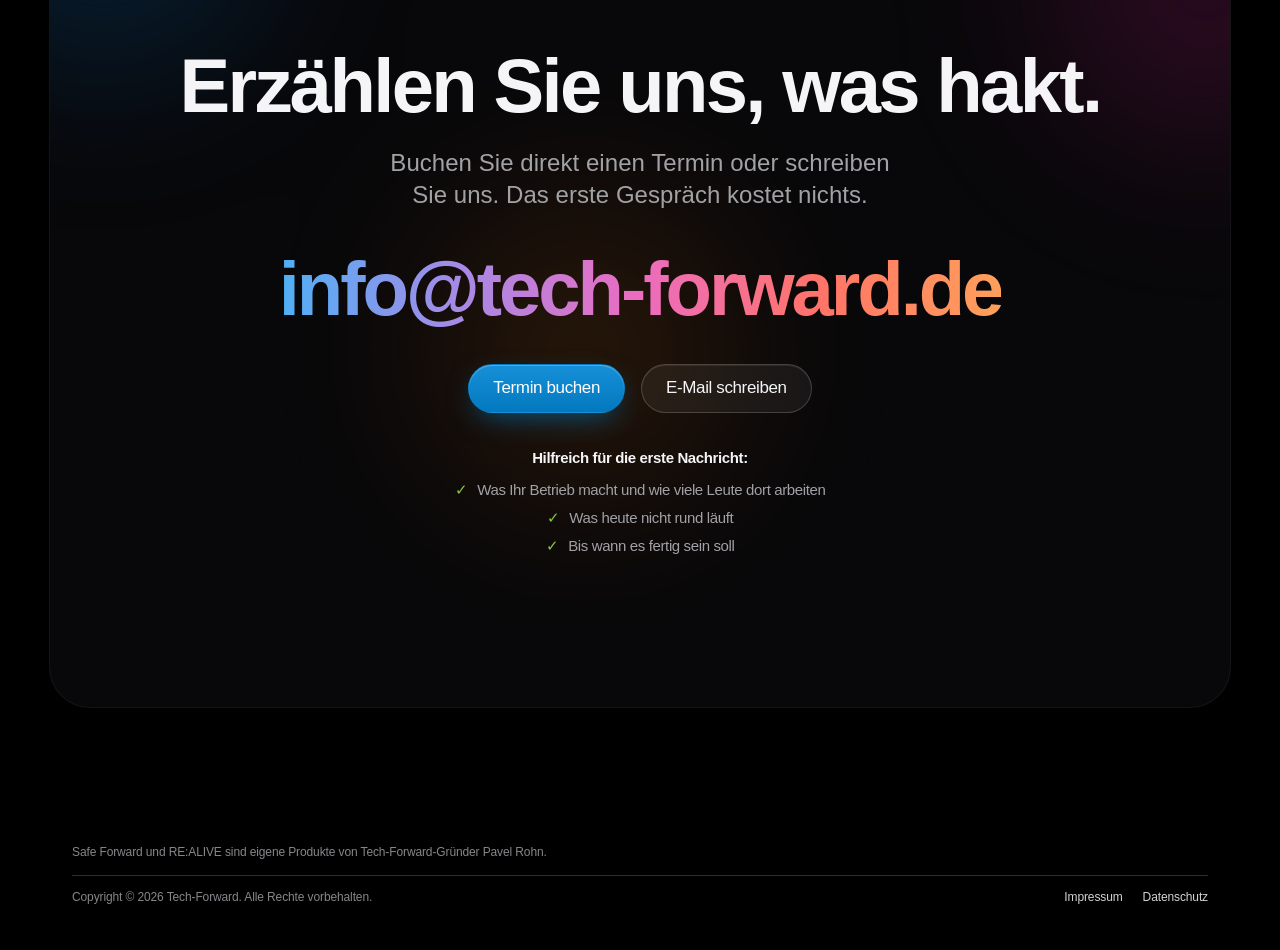
==== commit 028ae654: "Kontakt ohne Telefon und Anschrift, Datenschutz vervollständigt Telefonnummer von der Startseite gen" ====
--- a/index.html
+++ b/index.html
@@ -18,9 +18,9 @@
   <meta property="og:image:height" content="630">
   <meta name="twitter:card" content="summary_large_image">
   <link rel="icon" href="/favicon.svg" type="image/svg+xml">
-  <link rel="stylesheet" href="/style.css?v=9">
+  <link rel="stylesheet" href="/style.css?v=10">
   <script>document.documentElement.classList.add('js');setTimeout(function(){var h=document.documentElement;if(!h.classList.contains('bereit'))h.classList.remove('js')},4000)</script>
-  <script src="/main.js?v=9" defer></script>
+  <script src="/main.js?v=10" defer></script>
   <script type="application/ld+json">
   {
     "@context": "https://schema.org",
@@ -30,7 +30,6 @@
     "logo": "https://www.tech-forward.de/img/logo-zeichen.svg",
     "image": "https://www.tech-forward.de/img/og.png",
     "email": "info@tech-forward.de",
-    "telephone": "+49 163 760 5849",
     "founder": { "@type": "Person", "name": "Pavel Rohn" },
     "address": {
       "@type": "PostalAddress",
@@ -84,7 +83,6 @@
           <a class="pille" data-magnet href="https://calendar.app.google/V4UeBWLR6Tuz8N52A" target="_blank" rel="noopener">Kostenloses Erstgespräch buchen</a>
           <a class="pille pille-rahmen" data-magnet href="#leistungen">Leistungen ansehen</a>
         </div>
-        <p class="anruf-zeile">Lieber schreiben oder anrufen? <a href="mailto:info@tech-forward.de?subject=Erstgespr%C3%A4ch%20anfragen&amp;body=Guten%20Tag%2C%0A%0Awir%20interessieren%20uns%20f%C3%BCr%20ein%20kostenloses%20Erstgespr%C3%A4ch.%0A%0ABetrieb%20und%20Branche%3A%0AWorum%20es%20geht%20%28Webseite%2C%20Software-Einf%C3%BChrung%2C%20eigene%20Software%20oder%20App%29%3A%0AWas%20gerade%20hakt%3A%0AGew%C3%BCnschter%20Zeitraum%3A%0ATelefon%20f%C3%BCr%20R%C3%BCckruf%3A%0A%0AViele%20Gr%C3%BC%C3%9Fe">info@tech-forward.de</a> oder <a href="tel:+491637605849">+49 163 760 5849</a></p>
       </div>
     </section>
 
@@ -186,7 +184,7 @@
         <p class="cta-band-text">Buchen Sie ein kostenloses Erstgespräch von 30 Minuten per Video. Dort klären wir, ob und wie wir helfen können.</p>
         <div class="knoepfe">
           <a class="pille" data-magnet href="https://calendar.app.google/V4UeBWLR6Tuz8N52A" target="_blank" rel="noopener">Termin buchen</a>
-          <a class="pille pille-rahmen" data-magnet href="tel:+491637605849">Anrufen</a>
+          <a class="pille pille-rahmen" data-magnet href="mailto:info@tech-forward.de?subject=Erstgespr%C3%A4ch%20anfragen&amp;body=Guten%20Tag%2C%0A%0Awir%20interessieren%20uns%20f%C3%BCr%20ein%20kostenloses%20Erstgespr%C3%A4ch.%0A%0ABetrieb%20und%20Branche%3A%0AWorum%20es%20geht%20%28Webseite%2C%20Software-Einf%C3%BChrung%2C%20eigene%20Software%20oder%20App%29%3A%0AWas%20gerade%20hakt%3A%0AGew%C3%BCnschter%20Zeitraum%3A%0ATelefon%20f%C3%BCr%20R%C3%BCckruf%3A%0A%0AViele%20Gr%C3%BC%C3%9Fe">E-Mail schreiben</a>
         </div>
       </div>
     </section>
@@ -294,26 +292,24 @@
       <div class="kontakt-karte" data-zeigen>
         <div class="aurora aurora-klein" aria-hidden="true"><span></span><span></span><span></span></div>
         <h2 class="gross" id="kontakt-titel" data-woerter>Erzählen Sie uns, was hakt.</h2>
-        <p class="unterzeile">Buchen Sie direkt einen Termin, schreiben Sie uns oder rufen Sie an. Das erste Gespräch kostet nichts.</p>
+        <p class="unterzeile">Buchen Sie direkt einen Termin oder schreiben Sie uns. Das erste Gespräch kostet nichts.</p>
         <a class="mail-gross" href="mailto:info@tech-forward.de">info@tech-forward.de</a>
         <div class="knoepfe">
           <a class="pille" data-magnet href="https://calendar.app.google/V4UeBWLR6Tuz8N52A" target="_blank" rel="noopener">Termin buchen</a>
           <a class="pille pille-rahmen" data-magnet href="mailto:info@tech-forward.de?subject=Erstgespr%C3%A4ch%20anfragen&amp;body=Guten%20Tag%2C%0A%0Awir%20interessieren%20uns%20f%C3%BCr%20ein%20kostenloses%20Erstgespr%C3%A4ch.%0A%0ABetrieb%20und%20Branche%3A%0AWorum%20es%20geht%20%28Webseite%2C%20Software-Einf%C3%BChrung%2C%20eigene%20Software%20oder%20App%29%3A%0AWas%20gerade%20hakt%3A%0AGew%C3%BCnschter%20Zeitraum%3A%0ATelefon%20f%C3%BCr%20R%C3%BCckruf%3A%0A%0AViele%20Gr%C3%BC%C3%9Fe">E-Mail schreiben</a>
-          <a class="pille pille-rahmen" data-magnet href="tel:+491637605849">+49 163 760 5849</a>
         </div>
         <ul class="start-hilfe">
           <li>Was Ihr Betrieb macht und wie viele Leute dort arbeiten</li>
           <li>Was heute nicht rund läuft</li>
           <li>Bis wann es fertig sein soll</li>
         </ul>
-        <address class="anschrift">Tech-Forward<br>Angfurtener Str. 1B, 51674 Wiehl</address>
       </div>
     </section>
   </main>
 
   <div class="leiste-mobil" aria-label="Schnellkontakt">
     <a class="pille" href="https://calendar.app.google/V4UeBWLR6Tuz8N52A" target="_blank" rel="noopener">Termin buchen</a>
-    <a class="pille pille-rahmen" href="tel:+491637605849" aria-label="Anrufen: +49 163 760 5849">Anrufen</a>
+    <a class="pille pille-rahmen" href="mailto:info@tech-forward.de?subject=Erstgespr%C3%A4ch%20anfragen&amp;body=Guten%20Tag%2C%0A%0Awir%20interessieren%20uns%20f%C3%BCr%20ein%20kostenloses%20Erstgespr%C3%A4ch.%0A%0ABetrieb%20und%20Branche%3A%0AWorum%20es%20geht%20%28Webseite%2C%20Software-Einf%C3%BChrung%2C%20eigene%20Software%20oder%20App%29%3A%0AWas%20gerade%20hakt%3A%0AGew%C3%BCnschter%20Zeitraum%3A%0ATelefon%20f%C3%BCr%20R%C3%BCckruf%3A%0A%0AViele%20Gr%C3%BC%C3%9Fe">E-Mail</a>
   </div>
 
   <footer class="fuss">
--- a/style.css
+++ b/style.css
@@ -1557,13 +1557,14 @@
   margin-top: 64px;
 }
 .start-hilfe {
-  display: inline-flex;
+  display: flex;
   flex-direction: column;
+  align-items: center;
   gap: 6px;
   margin: 34px auto 0;
   padding: 0;
   list-style: none;
-  text-align: left;
+  text-align: center;
   color: var(--grau-hell);
   font-size: 15px;
 }
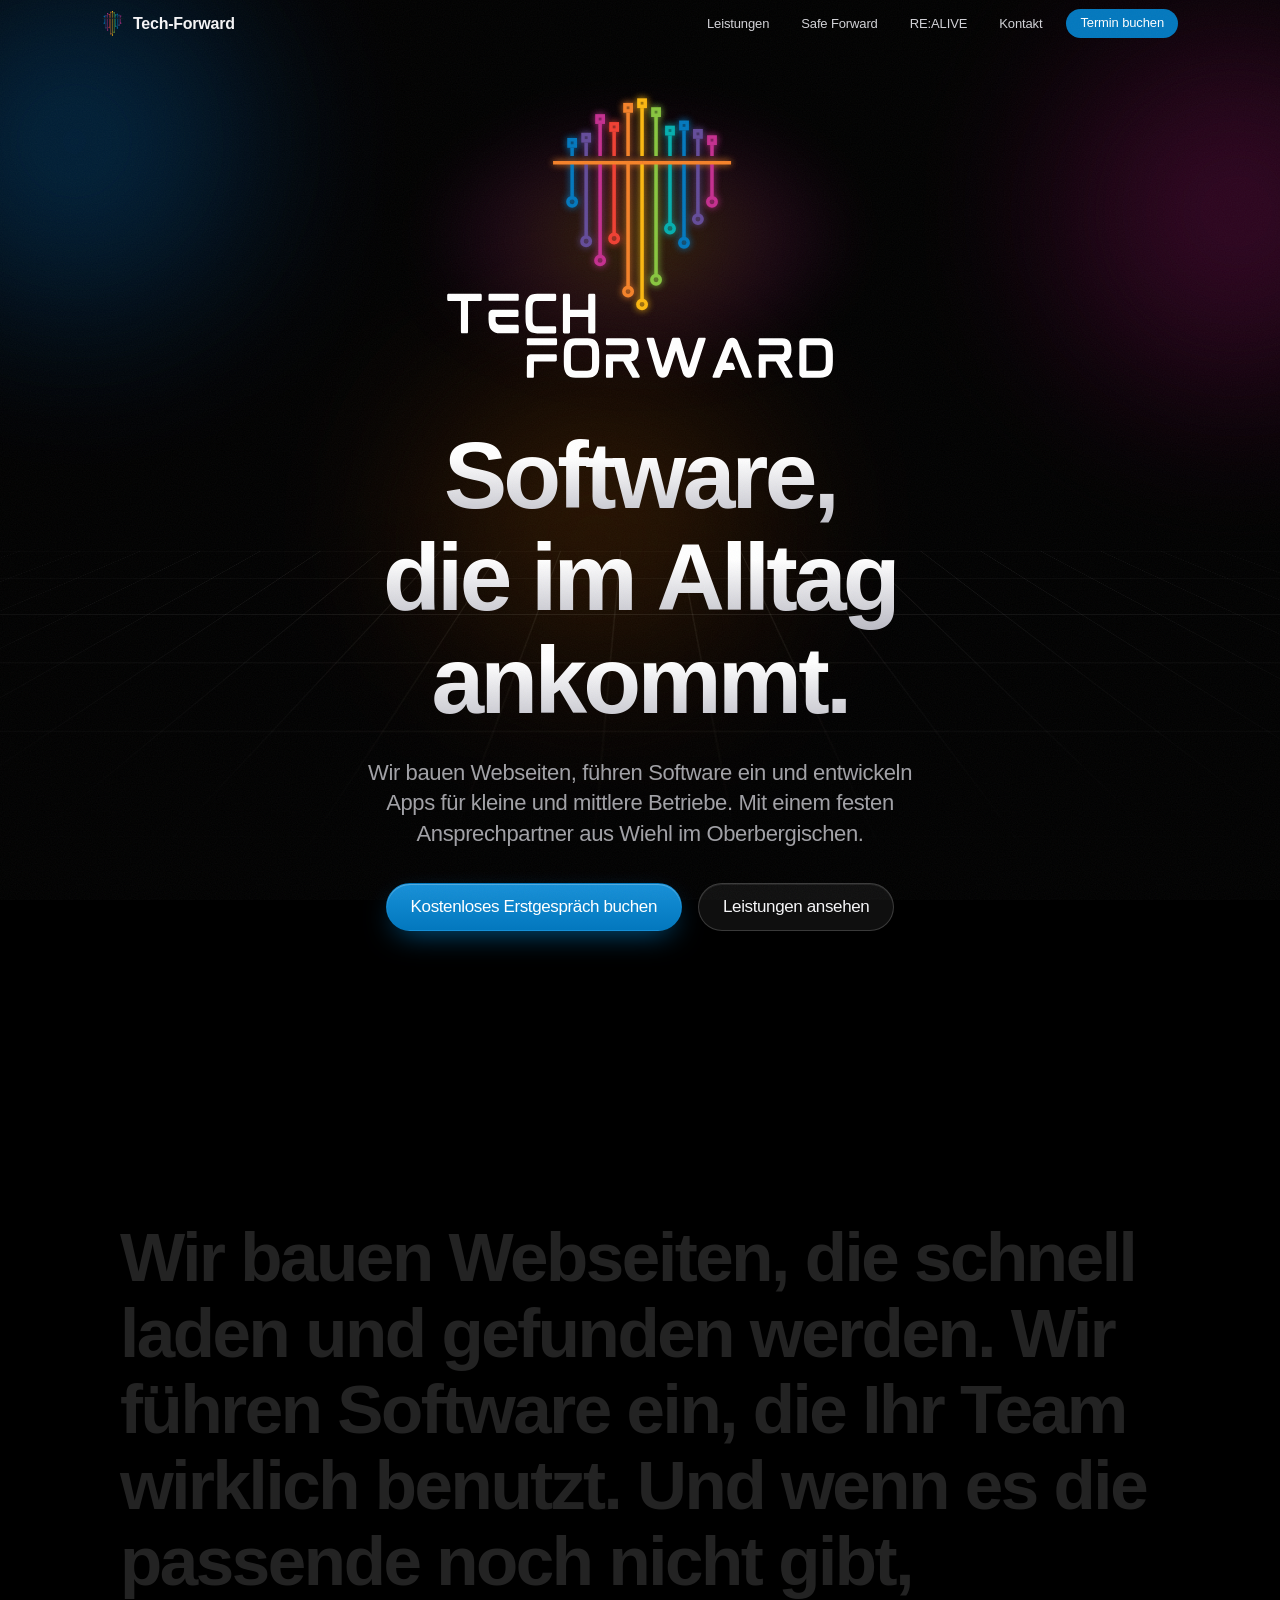
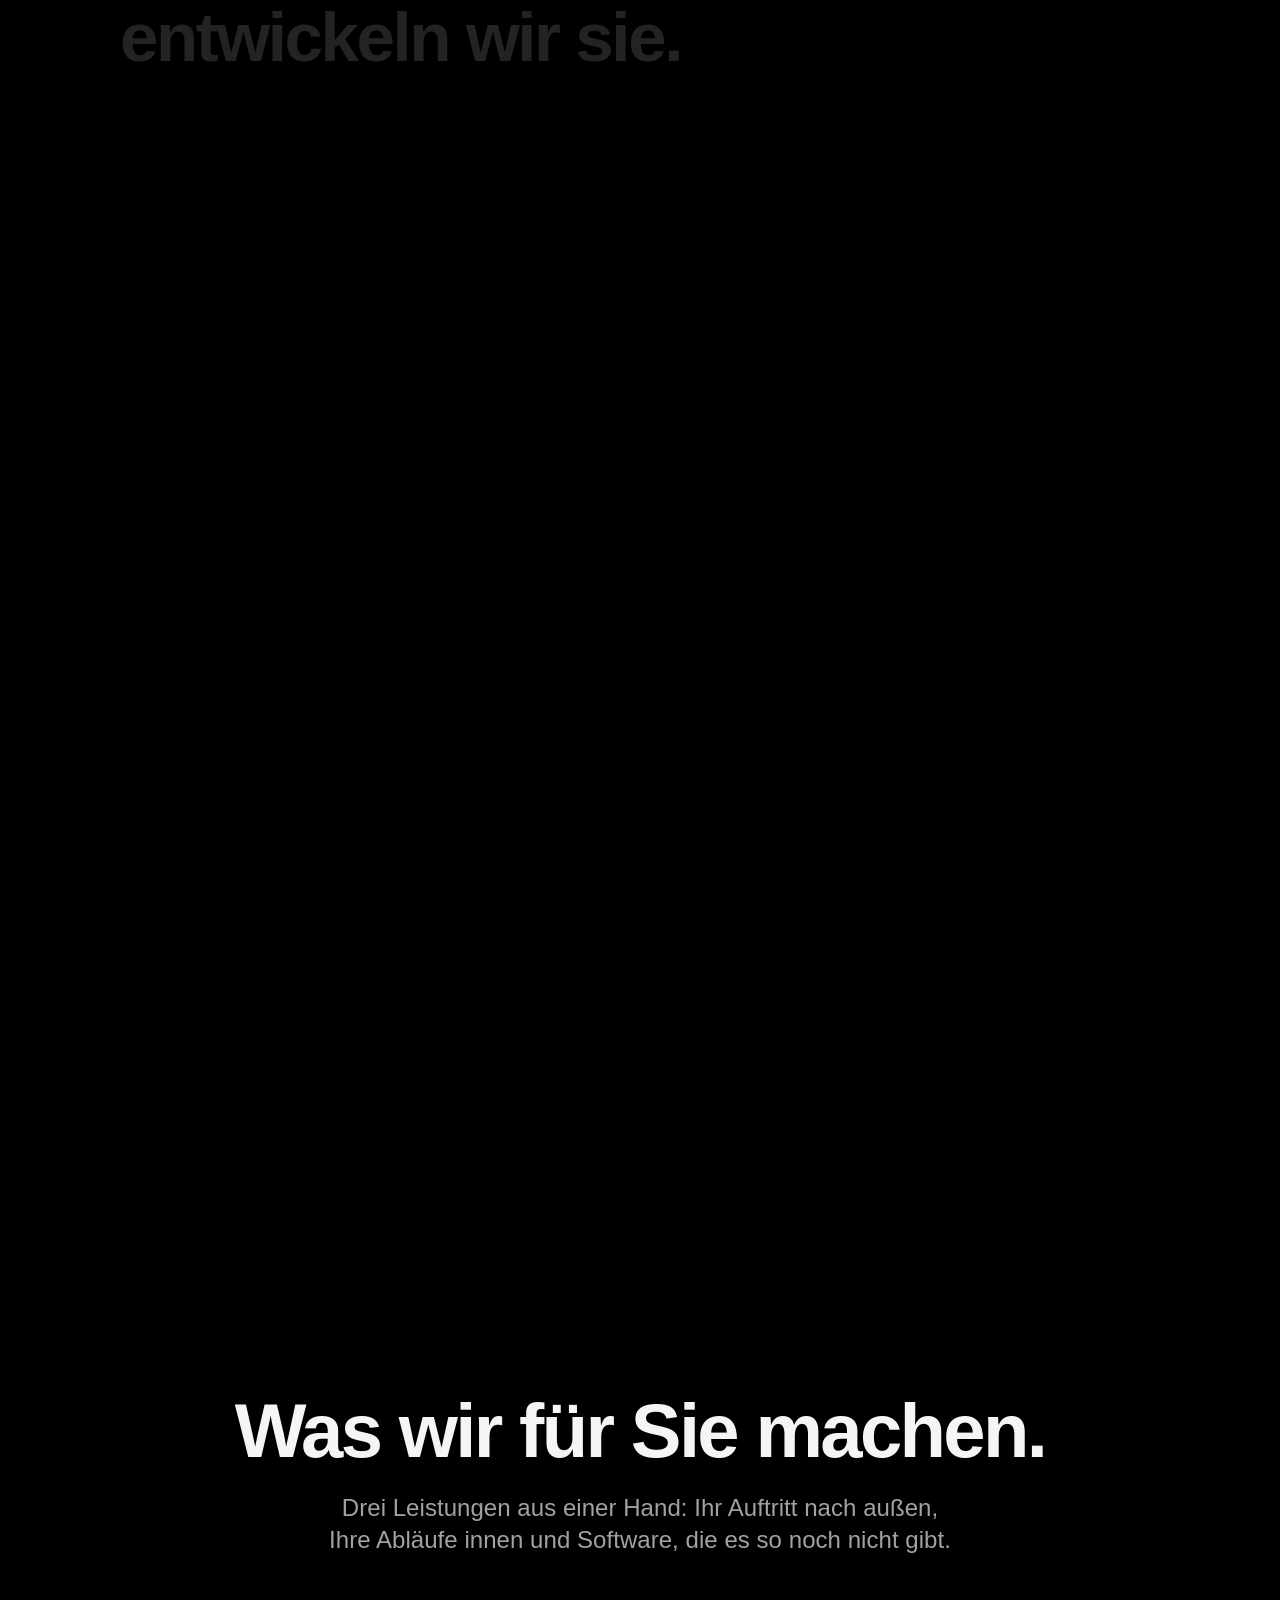
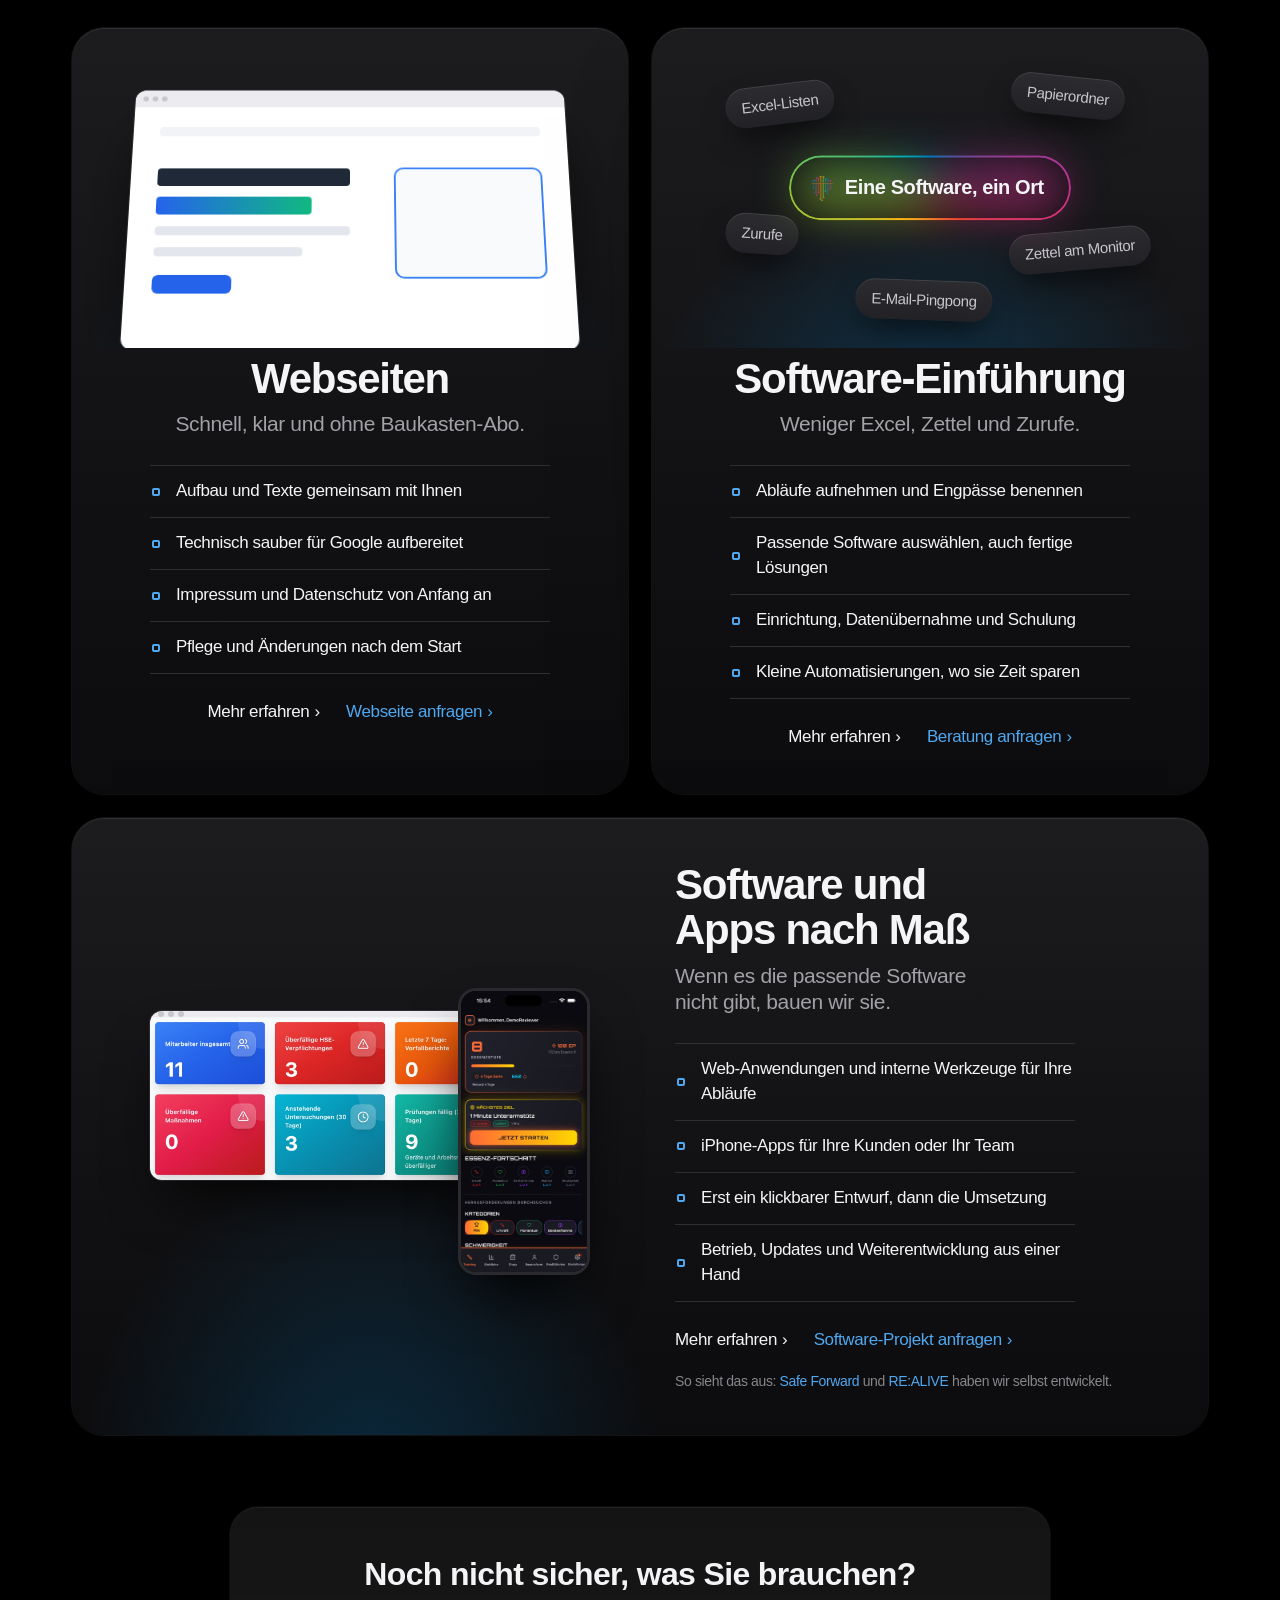
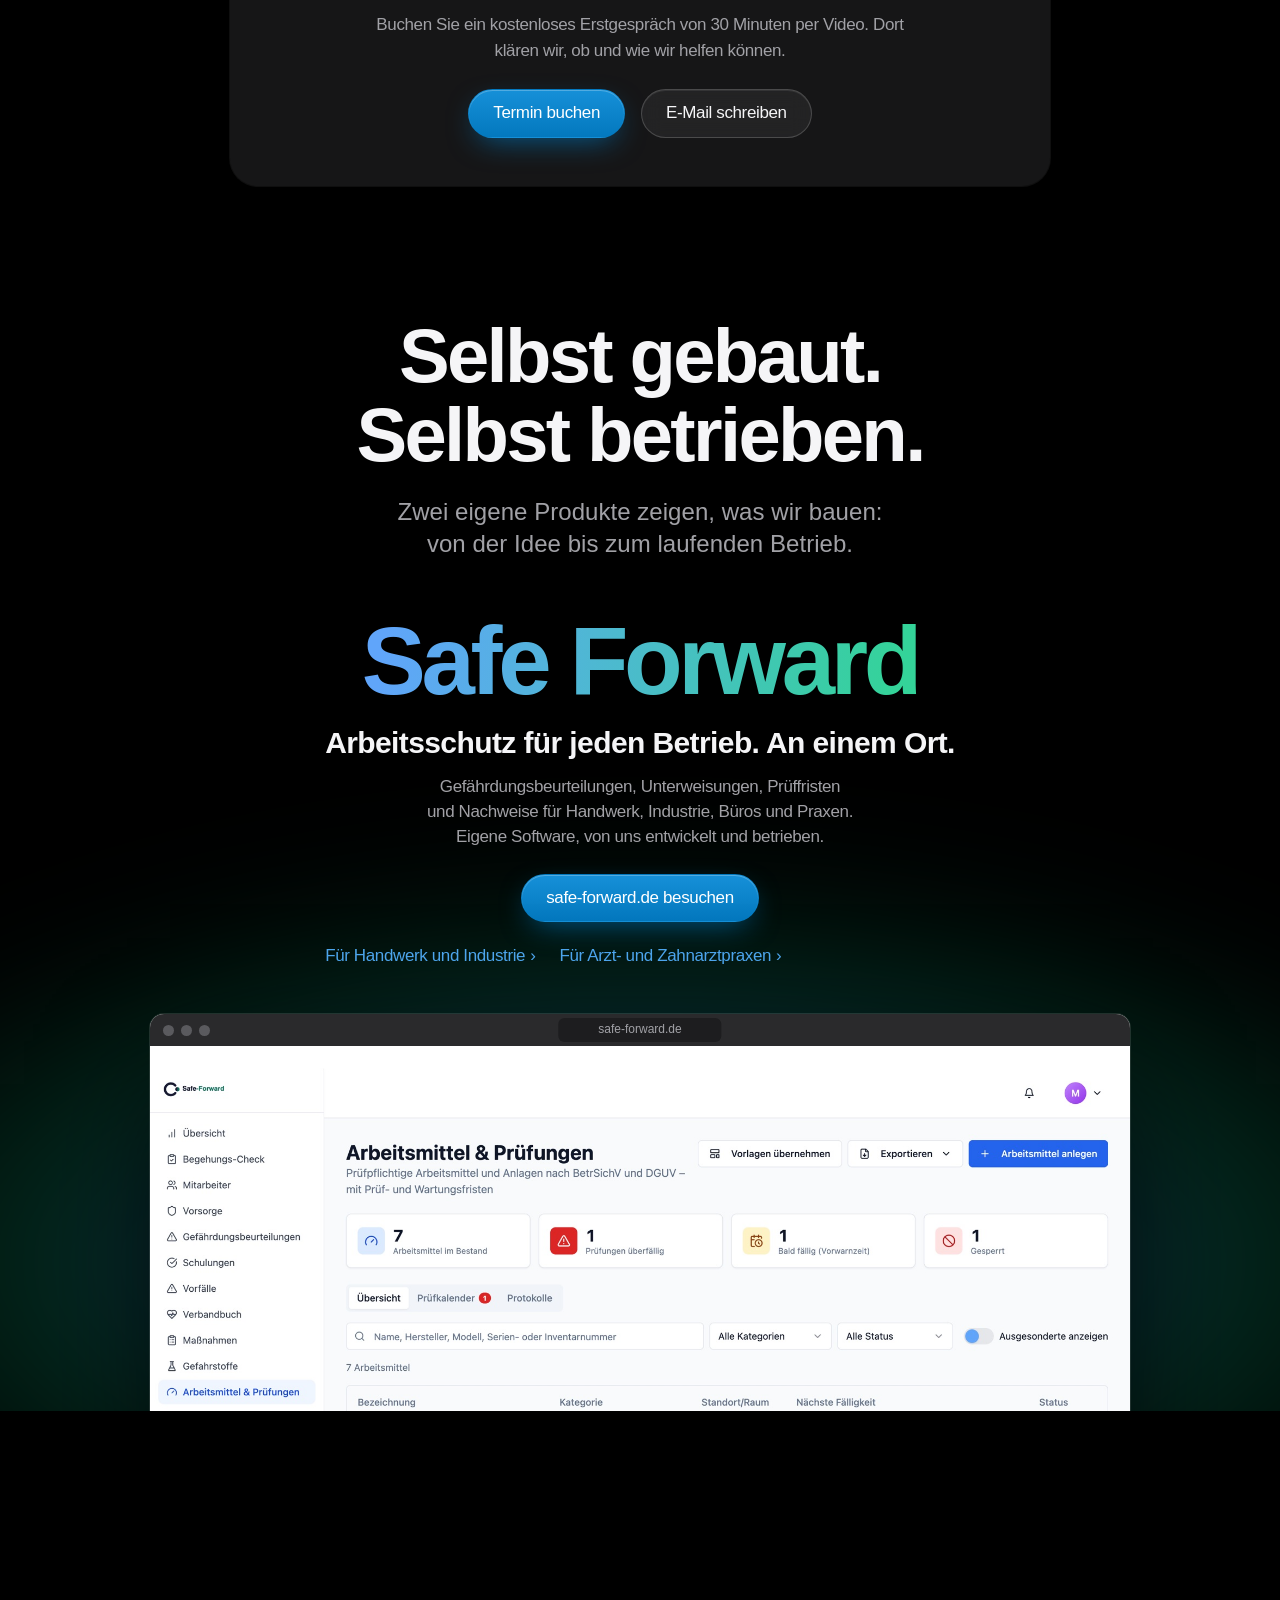
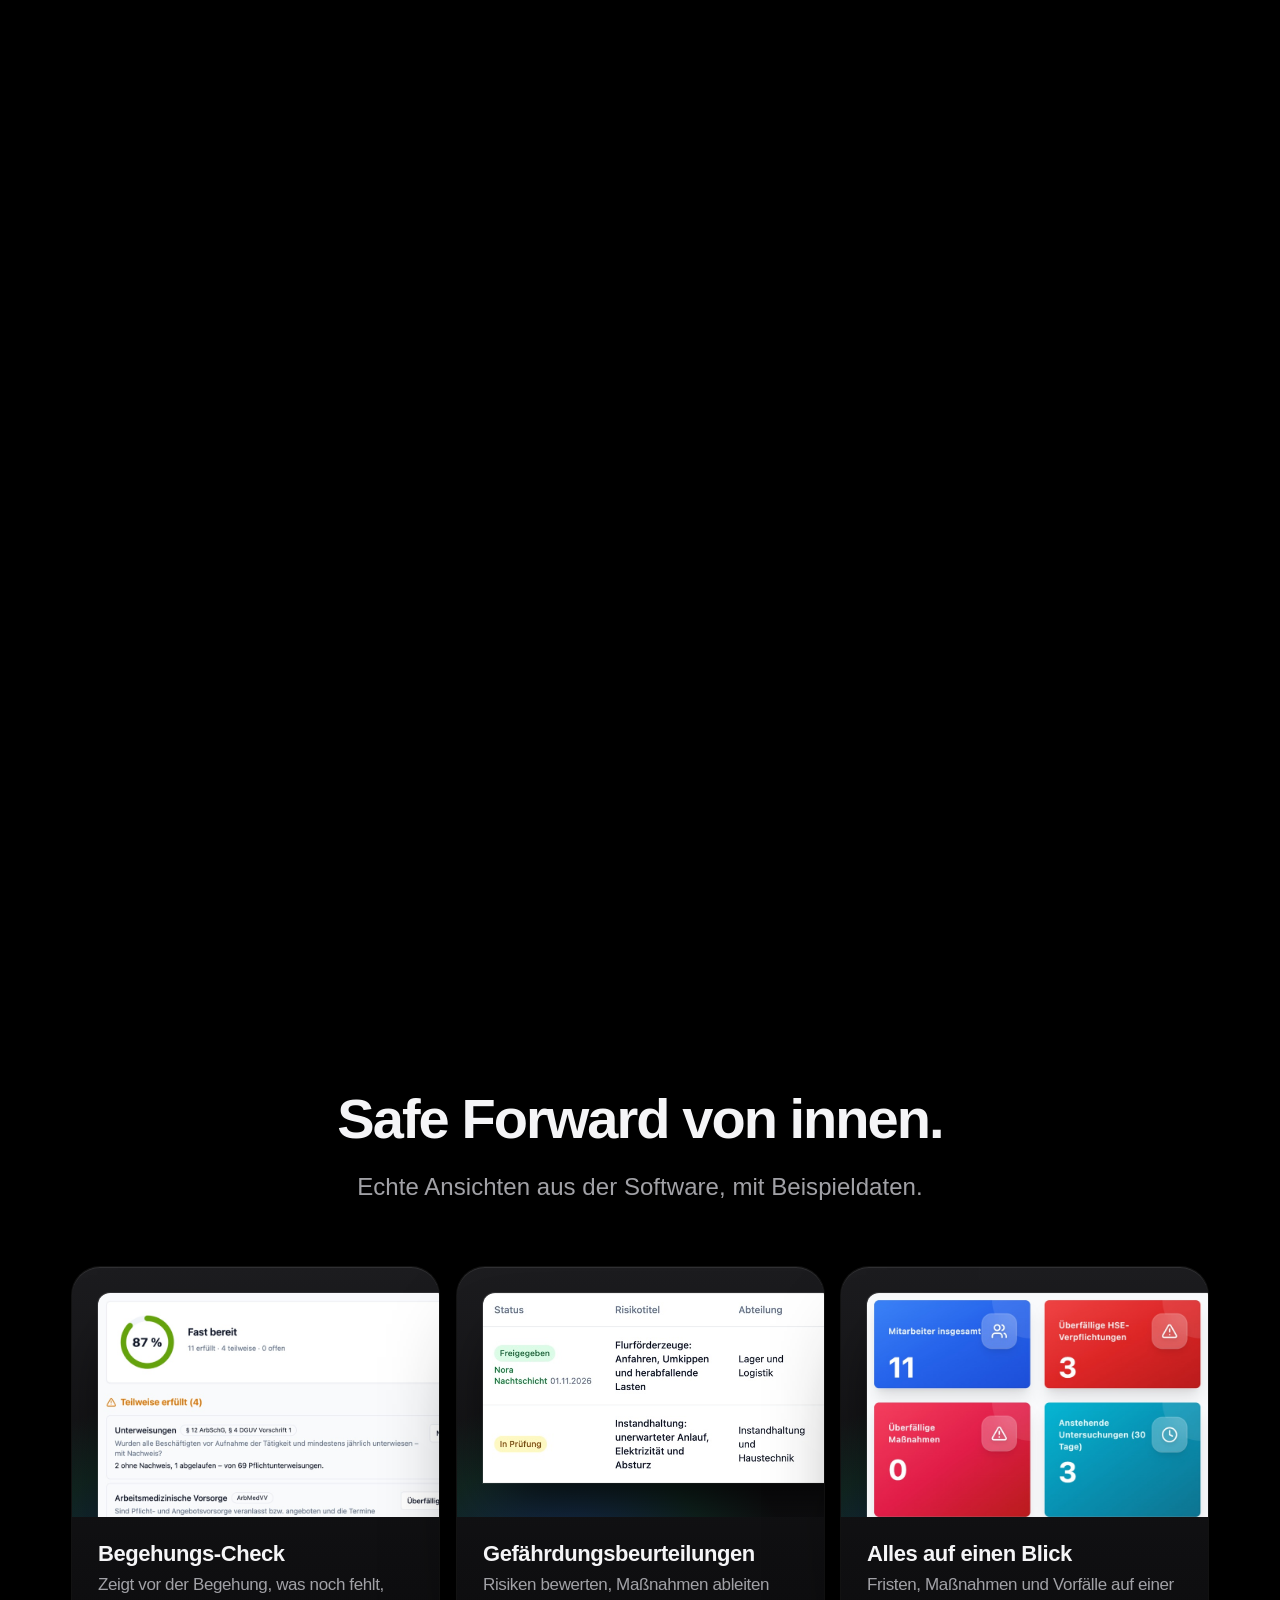
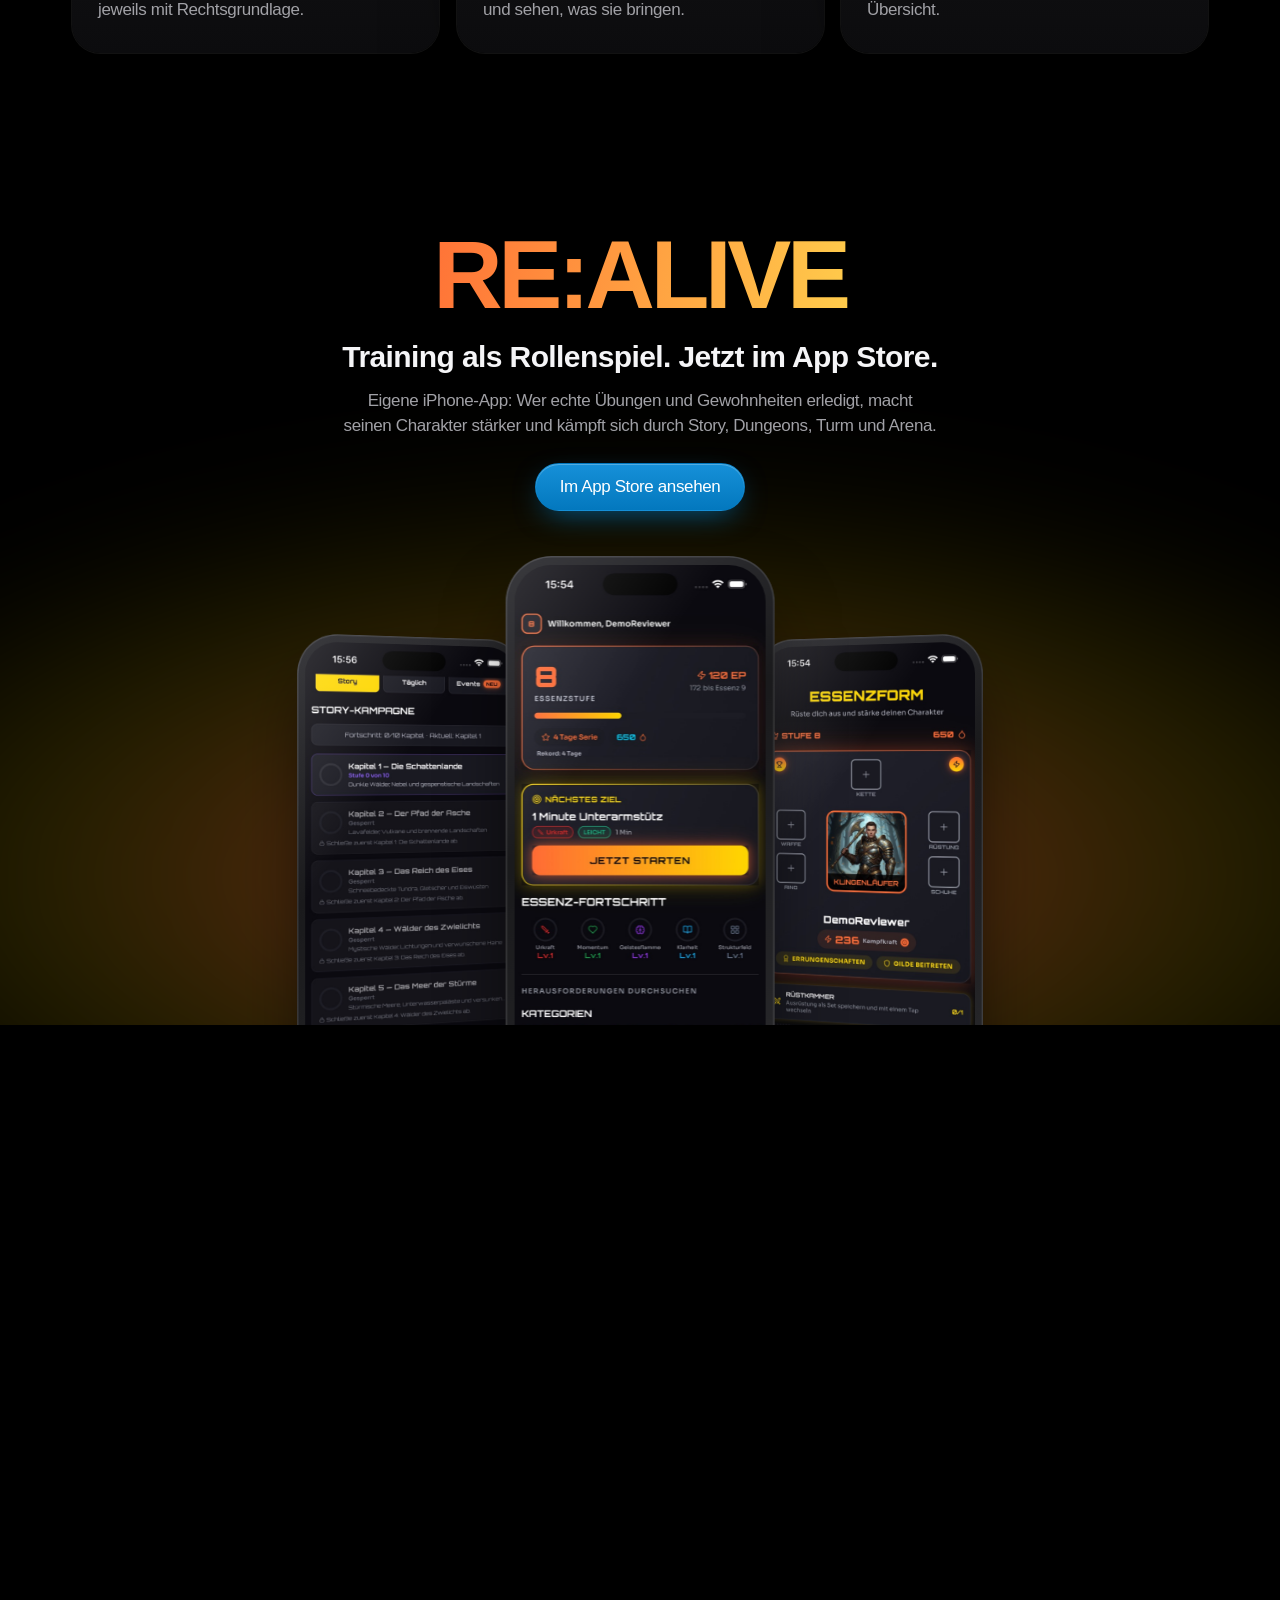
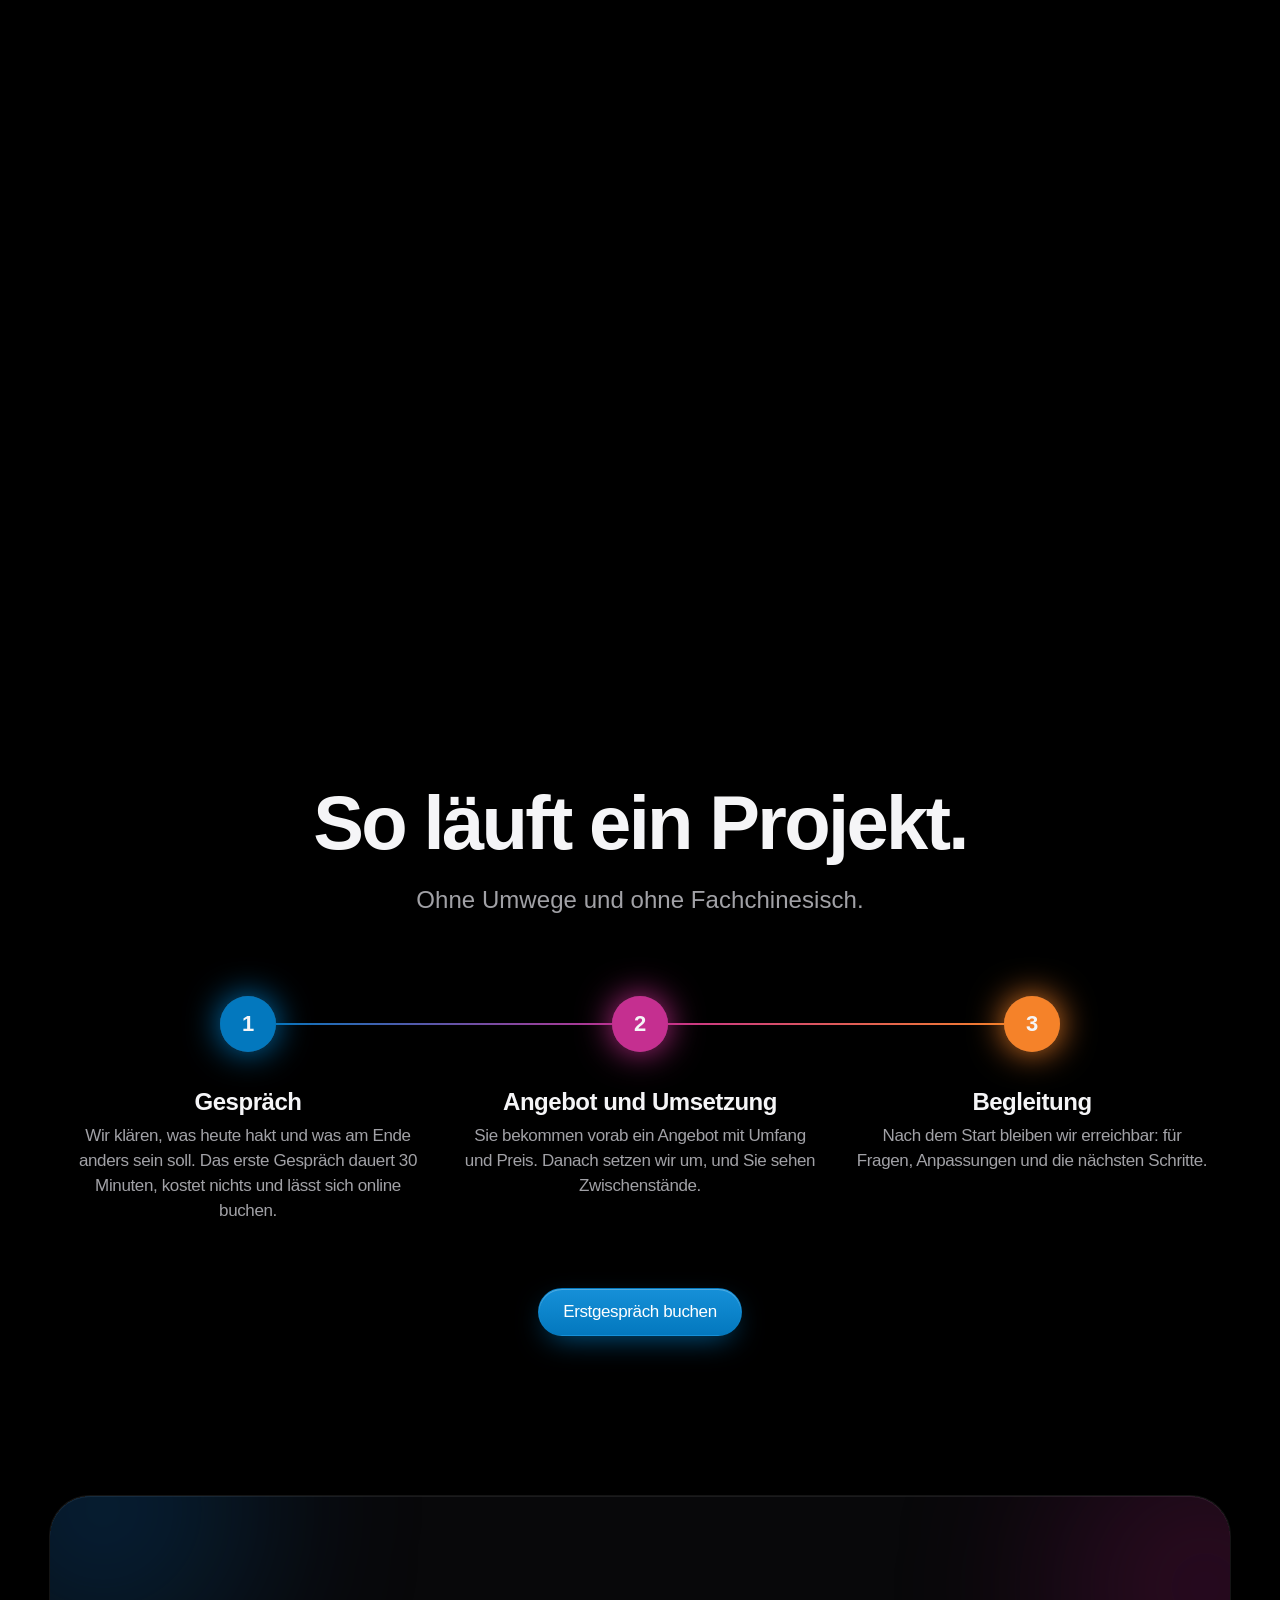
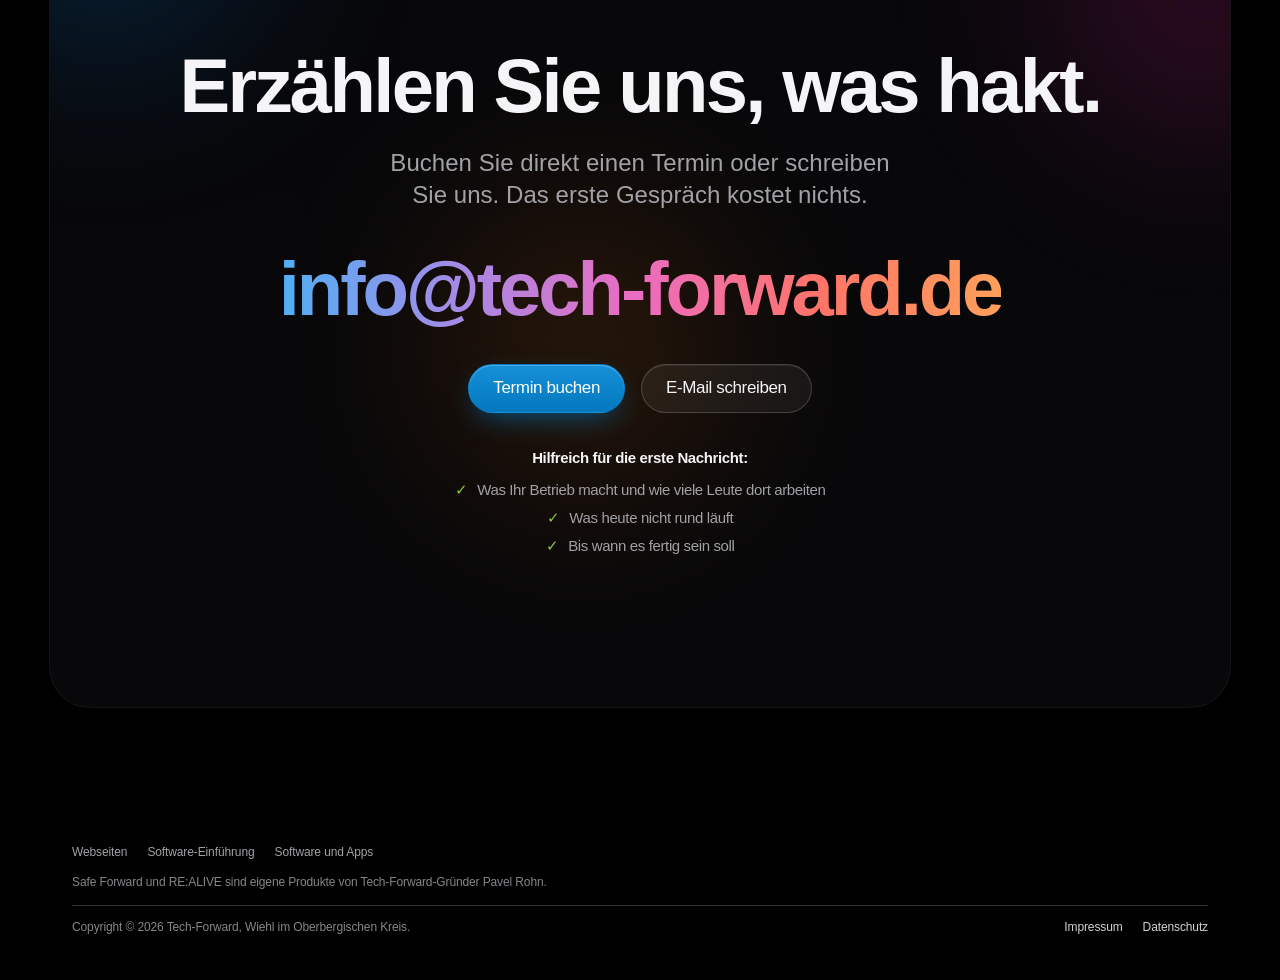
==== commit f4ded822: "Drei Leistungsseiten für bessere Sichtbarkeit bei Google /webseiten/, /software-einfuehrung/ und /so" ====
--- a/index.html
+++ b/index.html
@@ -18,9 +18,9 @@
   <meta property="og:image:height" content="630">
   <meta name="twitter:card" content="summary_large_image">
   <link rel="icon" href="/favicon.svg" type="image/svg+xml">
-  <link rel="stylesheet" href="/style.css?v=10">
+  <link rel="stylesheet" href="/style.css?v=11">
   <script>document.documentElement.classList.add('js');setTimeout(function(){var h=document.documentElement;if(!h.classList.contains('bereit'))h.classList.remove('js')},4000)</script>
-  <script src="/main.js?v=10" defer></script>
+  <script src="/main.js?v=11" defer></script>
   <script type="application/ld+json">
   {
     "@context": "https://schema.org",
@@ -36,9 +36,15 @@
       "streetAddress": "Angfurtener Str. 1B",
       "postalCode": "51674",
       "addressLocality": "Wiehl",
+      "addressRegion": "Nordrhein-Westfalen",
       "addressCountry": "DE"
     },
-    "areaServed": "DE",
+    "@id": "https://www.tech-forward.de/#firma",
+    "areaServed": [
+      { "@type": "City", "name": "Wiehl" },
+      { "@type": "AdministrativeArea", "name": "Oberbergischer Kreis" },
+      { "@type": "Country", "name": "Deutschland" }
+    ],
     "knowsAbout": ["Webseiten", "Prozessoptimierung", "Software-Einführung", "Softwareentwicklung", "App-Entwicklung"]
   }
   </script>
@@ -124,6 +130,7 @@
                 <li>Impressum und Datenschutz von Anfang an</li>
                 <li>Pflege und Änderungen nach dem Start</li>
               </ul>
+              <a class="weiter mehr" href="/webseiten/">Mehr erfahren</a>
               <a class="weiter" href="mailto:info@tech-forward.de?subject=Anfrage%20Webseite&amp;body=Guten%20Tag%2C%0A%0Awir%20m%C3%B6chten%20eine%20neue%20Webseite%20oder%20unsere%20bestehende%20%C3%BCberarbeiten.%0A%0ABetrieb%20und%20Branche%3A%0ABisherige%20Webseite%20%28falls%20vorhanden%29%3A%0AWas%20die%20Seite%20leisten%20soll%3A%0AGew%C3%BCnschter%20Zeitraum%3A%0ATelefon%20f%C3%BCr%20R%C3%BCckruf%3A%0A%0AViele%20Gr%C3%BC%C3%9Fe">Webseite anfragen</a>
             </div>
           </article>
@@ -149,6 +156,7 @@
                 <li>Einrichtung, Datenübernahme und Schulung</li>
                 <li>Kleine Automatisierungen, wo sie Zeit sparen</li>
               </ul>
+              <a class="weiter mehr" href="/software-einfuehrung/">Mehr erfahren</a>
               <a class="weiter" href="mailto:info@tech-forward.de?subject=Anfrage%20Software-Einf%C3%BChrung&amp;body=Guten%20Tag%2C%0A%0Awir%20m%C3%B6chten%20Abl%C3%A4ufe%20in%20unserem%20Betrieb%20mit%20Software%20vereinfachen.%0A%0ABetrieb%20und%20Zahl%20der%20Mitarbeitenden%3A%0AWas%20heute%20%C3%BCber%20Excel%2C%20Papier%20oder%20Zurufe%20l%C3%A4uft%3A%0ASoftware%2C%20die%20wir%20schon%20nutzen%3A%0ATelefon%20f%C3%BCr%20R%C3%BCckruf%3A%0A%0AViele%20Gr%C3%BC%C3%9Fe">Beratung anfragen</a>
             </div>
           </article>
@@ -173,6 +181,7 @@
                 <li>Erst ein klickbarer Entwurf, dann die Umsetzung</li>
                 <li>Betrieb, Updates und Weiterentwicklung aus einer Hand</li>
               </ul>
+              <a class="weiter mehr" href="/software-entwicklung/">Mehr erfahren</a>
               <a class="weiter" href="mailto:info@tech-forward.de?subject=Anfrage%20Software%20oder%20App&amp;body=Guten%20Tag%2C%0A%0Awir%20haben%20eine%20Idee%20f%C3%BCr%20eine%20eigene%20Software%20oder%20App.%0A%0ABetrieb%20und%20Branche%3A%0AWas%20die%20Software%20k%C3%B6nnen%20soll%3A%0AWer%20sie%20nutzen%20soll%20%28Team%2C%20Kunden%29%3A%0AWas%20es%20heute%20schon%20gibt%20%28z.%20B.%20Excel-Listen%2C%20altes%20Programm%29%3A%0AGew%C3%BCnschter%20Zeitraum%3A%0ATelefon%20f%C3%BCr%20R%C3%BCckruf%3A%0A%0AViele%20Gr%C3%BC%C3%9Fe">Software-Projekt anfragen</a>
               <p class="karte-beleg">So sieht das aus: <a href="#safe-forward">Safe Forward</a> und <a href="#realive">RE:ALIVE</a> haben wir selbst entwickelt.</p>
             </div>
@@ -313,9 +322,14 @@
   </div>
 
   <footer class="fuss">
+    <nav class="fuss-leistungen" aria-label="Leistungen">
+        <a href="/webseiten/">Webseiten</a>
+        <a href="/software-einfuehrung/">Software-Einführung</a>
+        <a href="/software-entwicklung/">Software und Apps</a>
+    </nav>
     <p>Safe Forward und RE:ALIVE sind eigene Produkte von Tech-Forward-Gründer Pavel Rohn.</p>
     <div class="fuss-zeile">
-      <span>Copyright © 2026 Tech-Forward. Alle Rechte vorbehalten.</span>
+      <span>Copyright © 2026 Tech-Forward, Wiehl im Oberbergischen Kreis.</span>
       <nav aria-label="Rechtliches">
         <a href="/impressum/">Impressum</a>
         <a href="/datenschutz/">Datenschutz</a>
--- a/style.css
+++ b/style.css
@@ -1705,3 +1705,205 @@
 .karte-claim {
   text-wrap: balance;
 }
+
+/* ---------- Leistungsseiten (/webseiten/, /software-einfuehrung/, /software-entwicklung/) ---------- */
+.karte .weiter.mehr {
+  margin-right: 22px;
+  color: var(--text);
+}
+.ls {
+  max-width: 860px;
+  margin: 0 auto;
+  padding: 28px 22px 100px;
+}
+.ls-pfad {
+  display: flex;
+  flex-wrap: wrap;
+  gap: 8px;
+  font-size: 13px;
+  color: var(--grau);
+}
+.ls-pfad a {
+  color: var(--grau-hell);
+}
+.ls-kopf {
+  padding: 56px 0 24px;
+}
+.ls-kopf h1 {
+  margin: 0;
+  font-size: clamp(36px, 6vw, 60px);
+  line-height: 1.06;
+  font-weight: 700;
+  letter-spacing: -0.035em;
+  text-wrap: balance;
+}
+.ls-intro {
+  margin: 22px 0 0;
+  max-width: 660px;
+  font-size: clamp(18px, 2.2vw, 21px);
+  line-height: 1.5;
+  color: var(--grau-hell);
+  text-wrap: pretty;
+}
+.ls-knoepfe {
+  justify-content: flex-start;
+}
+.ls-abschnitt {
+  padding-top: 56px;
+}
+.ls-abschnitt h2 {
+  margin: 0 0 16px;
+  font-size: clamp(26px, 3.4vw, 34px);
+  line-height: 1.15;
+  font-weight: 700;
+  letter-spacing: -0.025em;
+  text-wrap: balance;
+}
+.ls-abschnitt p {
+  margin: 0;
+  max-width: 680px;
+  font-size: 17px;
+  line-height: 1.6;
+  color: var(--grau-hell);
+}
+.ls .punkte {
+  max-width: 680px;
+  margin: 8px 0 0;
+}
+.ls-schritte {
+  list-style: none;
+  counter-reset: schritt;
+  display: grid;
+  gap: 14px;
+  margin: 8px 0 0;
+  padding: 0;
+}
+.ls-schritte li {
+  counter-increment: schritt;
+  position: relative;
+  padding: 18px 20px 18px 64px;
+  border-radius: 18px;
+  background: var(--kachel);
+  box-shadow: inset 0 1px 0 rgba(255, 255, 255, 0.05);
+}
+.ls-schritte li::before {
+  content: counter(schritt);
+  position: absolute;
+  left: 20px;
+  top: 18px;
+  width: 28px;
+  height: 28px;
+  border-radius: 50%;
+  display: grid;
+  place-items: center;
+  font-size: 14px;
+  font-weight: 700;
+  background: var(--blau);
+  color: #fff;
+}
+.ls-schritte h3 {
+  margin: 0;
+  font-size: 18px;
+  font-weight: 600;
+}
+.ls-schritte p {
+  margin: 4px 0 0;
+  font-size: 16px;
+}
+.ls-faq details {
+  border-top: 1px solid var(--linie);
+  padding: 4px 0;
+}
+.ls-faq details:last-child {
+  border-bottom: 1px solid var(--linie);
+}
+.ls-faq summary {
+  cursor: pointer;
+  padding: 14px 0;
+  font-size: 18px;
+  font-weight: 600;
+  list-style: none;
+  display: flex;
+  justify-content: space-between;
+  gap: 16px;
+}
+.ls-faq summary::-webkit-details-marker {
+  display: none;
+}
+.ls-faq summary::after {
+  content: "+";
+  color: var(--link);
+  font-weight: 400;
+  font-size: 22px;
+  line-height: 1;
+  transition: transform 0.25s var(--sanft);
+}
+.ls-faq details[open] summary::after {
+  transform: rotate(45deg);
+}
+.ls-faq details p {
+  padding: 0 0 16px;
+}
+.ls-belege {
+  display: grid;
+  grid-template-columns: 1fr;
+  gap: 16px;
+  margin-top: 8px;
+}
+@media (min-width: 700px) {
+  .ls-belege {
+    grid-template-columns: 1fr 1fr;
+  }
+}
+.ls-beleg {
+  display: flex;
+  flex-direction: column;
+  gap: 6px;
+  padding: 16px;
+  border-radius: 20px;
+  background: var(--kachel);
+  color: var(--text);
+  box-shadow: inset 0 1px 0 rgba(255, 255, 255, 0.06), 0 0 0 1px rgba(255, 255, 255, 0.06);
+  transition: background 0.2s;
+}
+.ls-beleg:hover {
+  background: var(--kachel-hell);
+  text-decoration: none;
+}
+.ls-beleg img {
+  width: 100%;
+  height: 180px;
+  object-fit: cover;
+  object-position: top;
+  border-radius: 12px;
+  margin-bottom: 8px;
+}
+.ls-beleg span {
+  color: var(--grau-hell);
+  font-size: 15px;
+  line-height: 1.45;
+}
+.ls .cta-band {
+  margin-top: 72px;
+}
+.ls-andere {
+  display: flex;
+  flex-wrap: wrap;
+  align-items: baseline;
+  gap: 10px 24px;
+  margin-top: 48px;
+}
+.ls-andere p {
+  margin: 0;
+  color: var(--grau);
+  font-size: 14px;
+}
+.fuss-leistungen {
+  display: flex;
+  flex-wrap: wrap;
+  gap: 8px 24px;
+  margin-bottom: 14px;
+}
+.fuss .fuss-leistungen a {
+  color: var(--grau-hell);
+}
